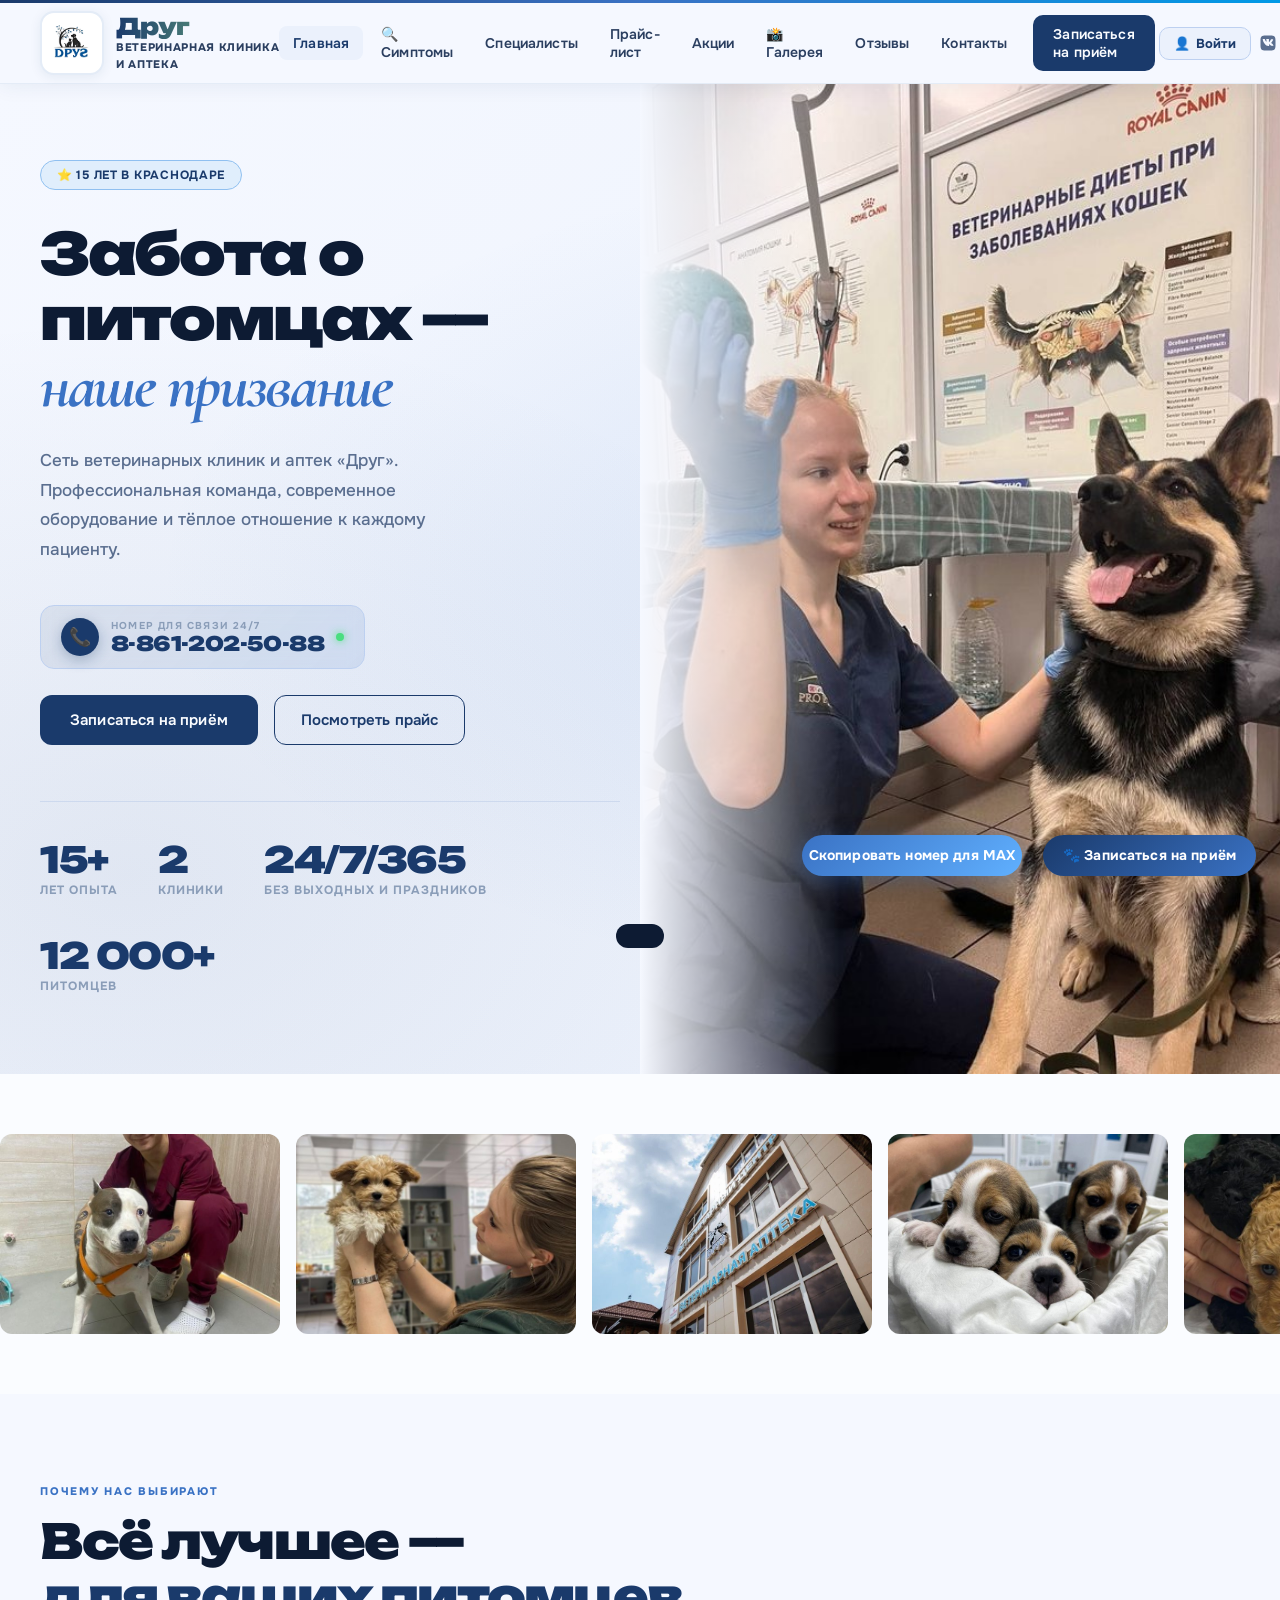
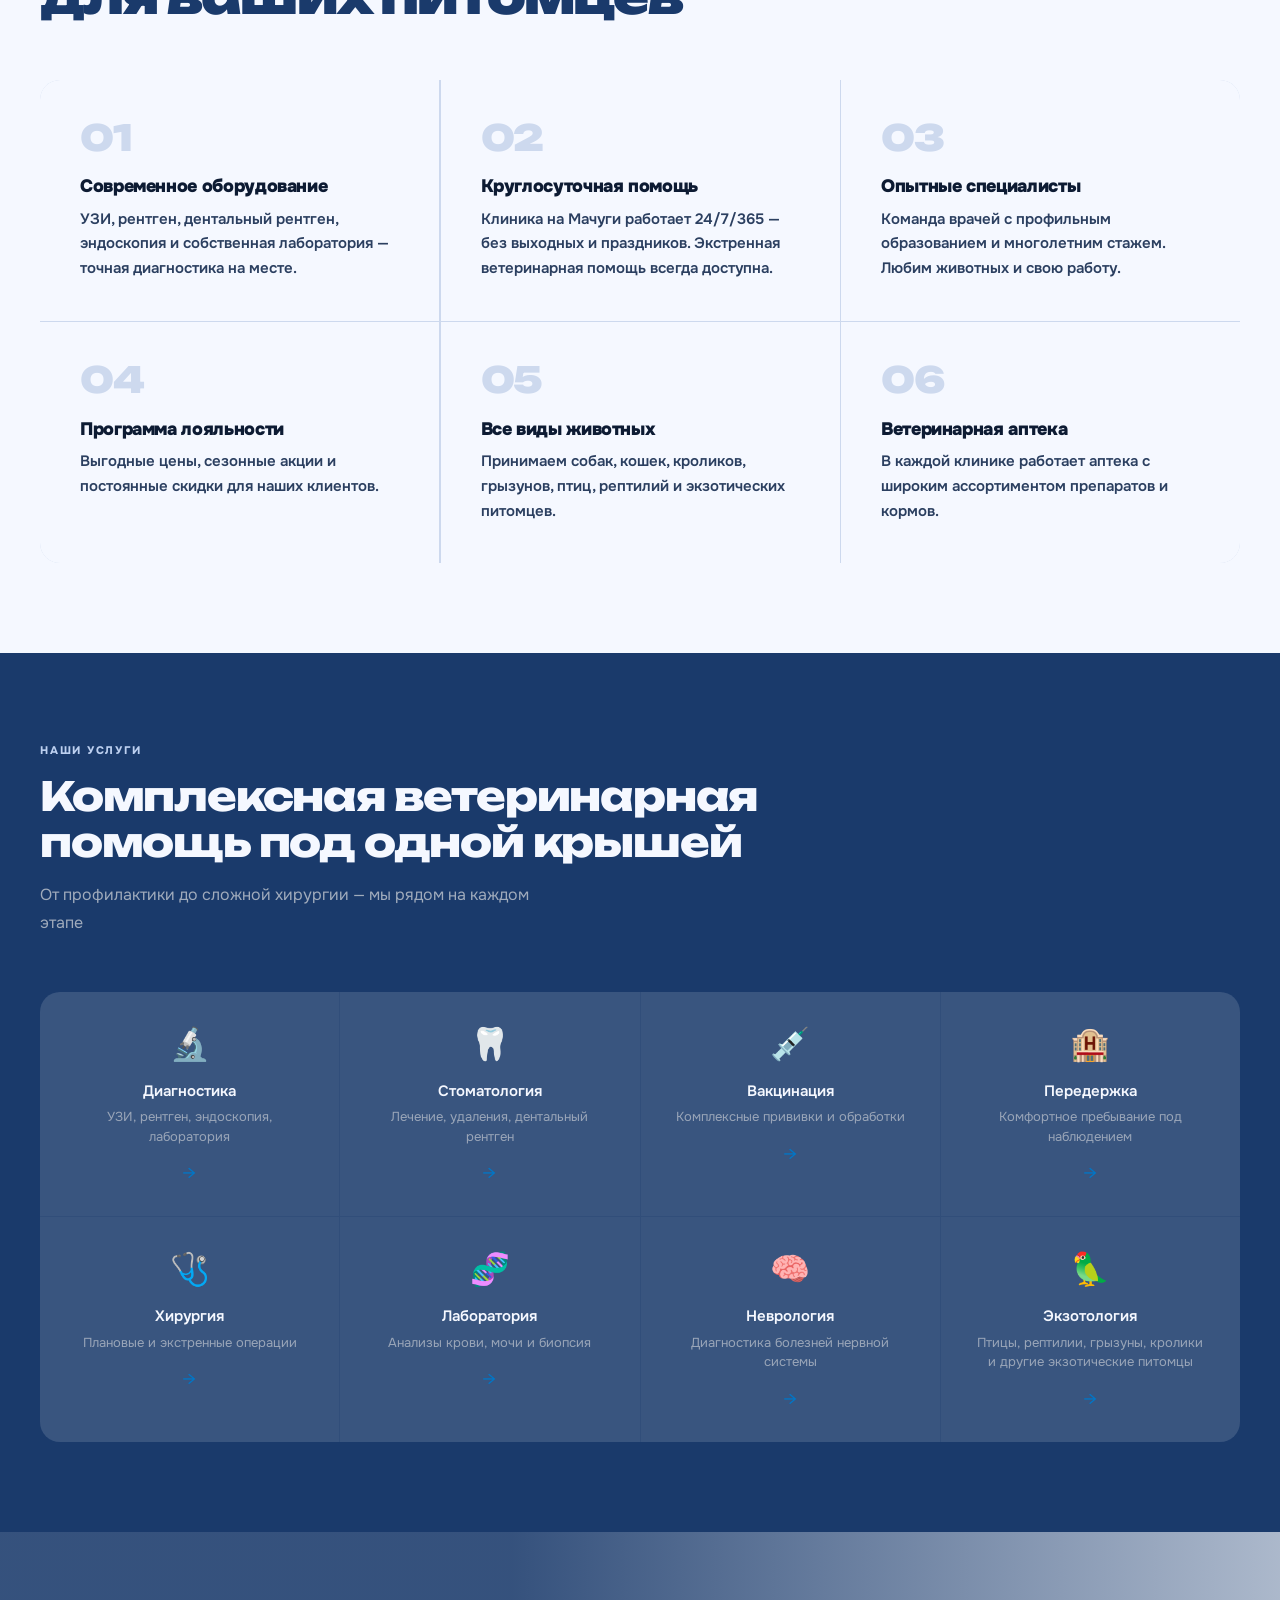
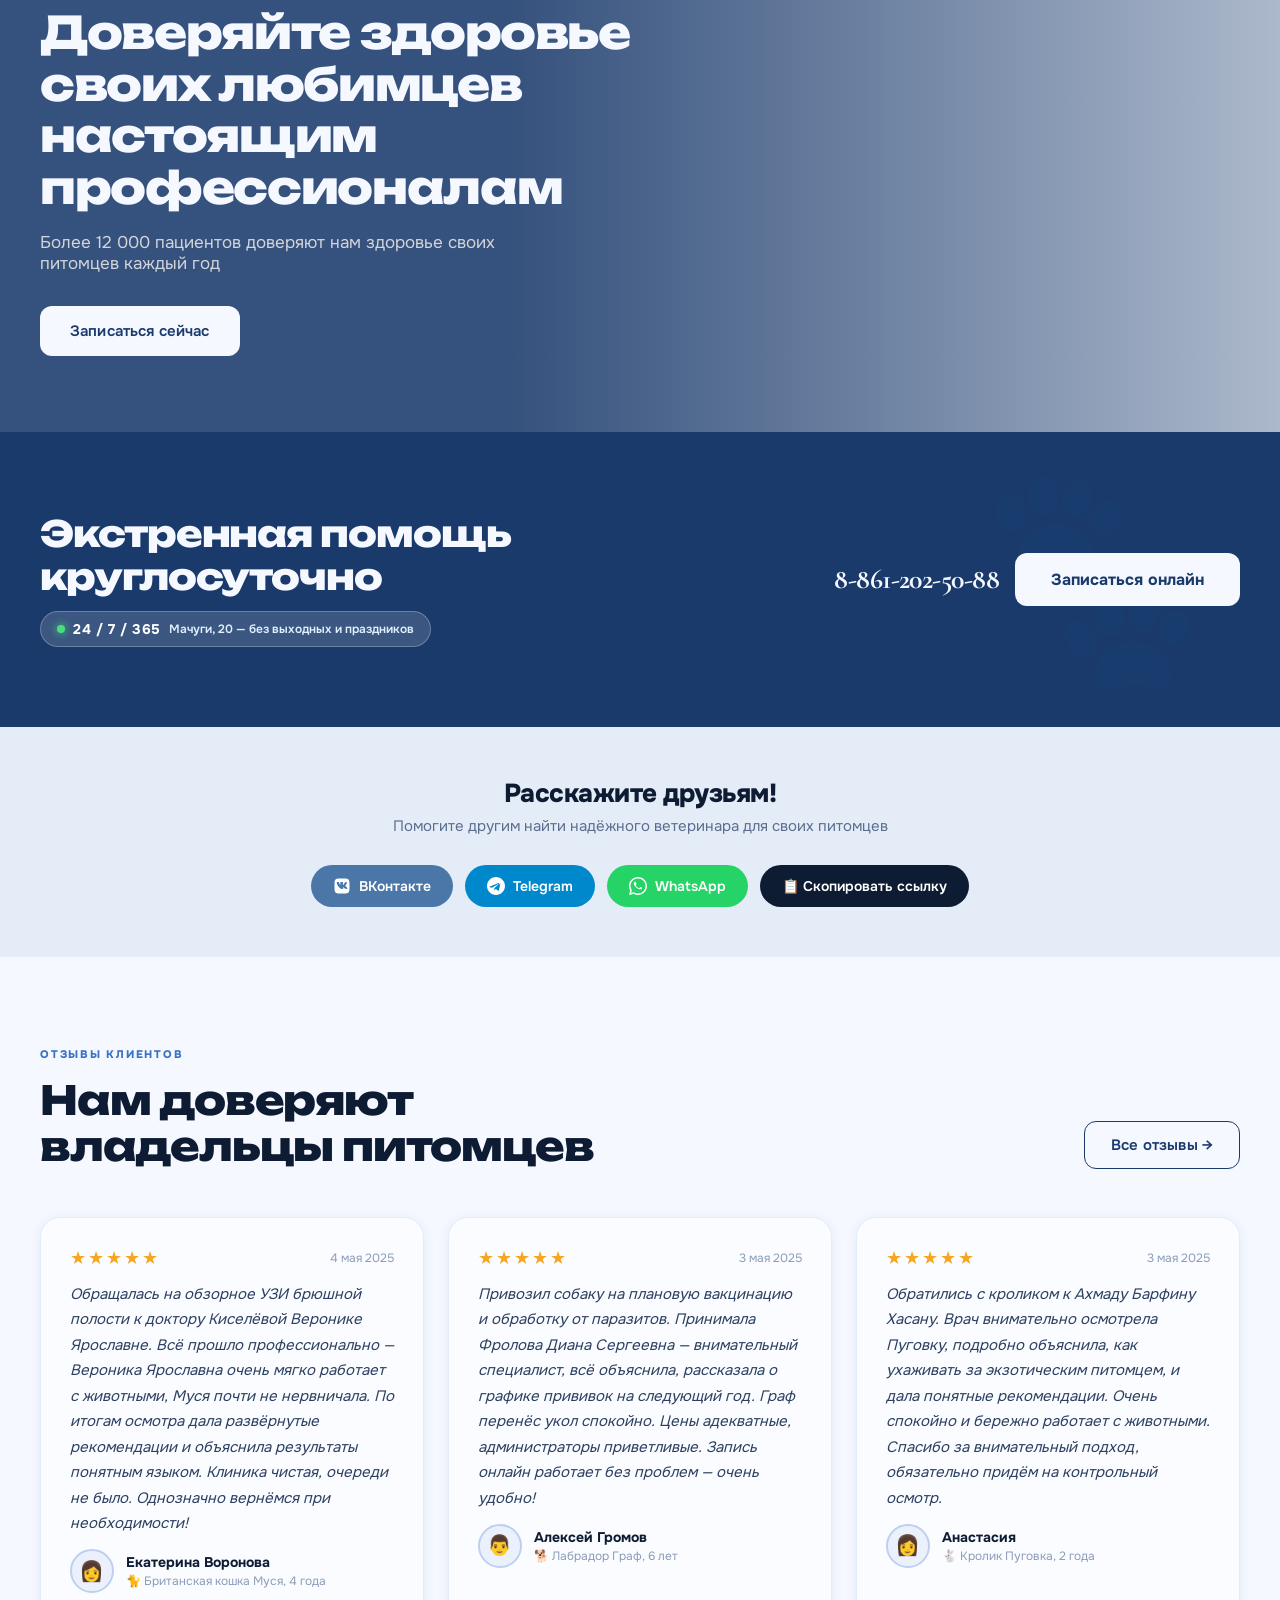
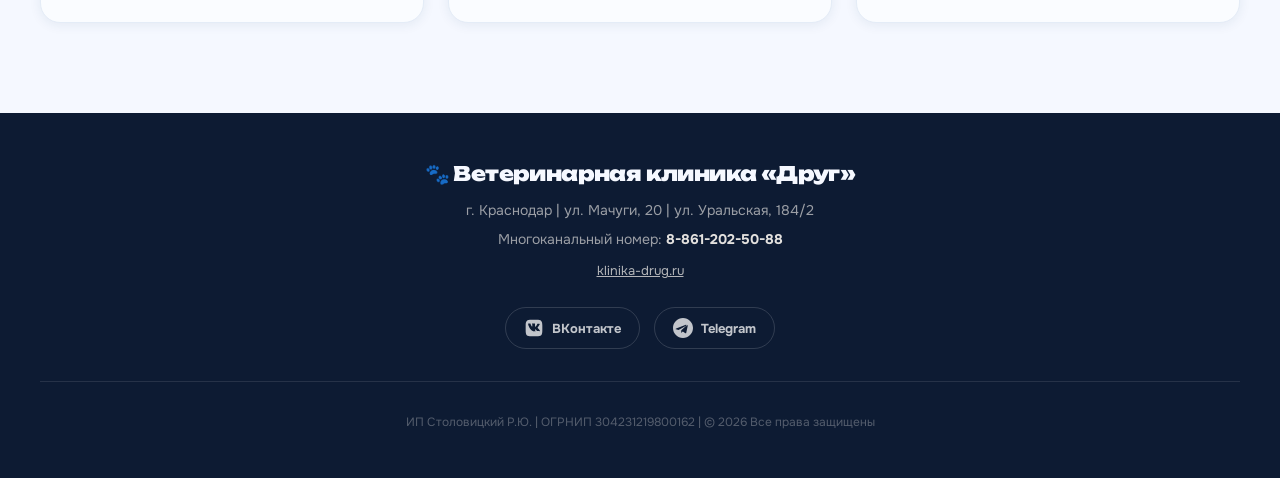
==== index.html @ e2207e38 "Add files via upload" ====
<!DOCTYPE html>
<html lang="ru" translate="no">
<head>
<meta charset="UTF-8">
<meta name="viewport" content="width=device-width, initial-scale=1.0">
<title>Ветеринарная клиника «Друг» — Краснодар</title>
<link rel="preconnect" href="https://fonts.googleapis.com">
<link href="https://fonts.googleapis.com/css2?family=Onest:wght@400;500;600;700;800;900&family=Unbounded:wght@700;800;900&family=Cormorant+Garamond:ital,wght@0,600;0,700;1,600;1,700&display=swap" rel="stylesheet">
<link rel="stylesheet" href="assets/styles.css">
<style>
/* ===== ИСПРАВЛЕНИЕ ПЛАВАЮЩИХ КНОПОК ===== */
.floating-cta,
.floating-max {
  position: fixed !important;
  bottom: 24px !important;
  z-index: 9999 !important;
  display: inline-flex !important;
  align-items: center !important;
  justify-content: center !important;
  gap: 7px !important;
  padding: 12px 20px !important;
  border-radius: 50px !important;
  font-family: 'Onest', sans-serif !important;
  font-size: 14px !important;
  font-weight: 700 !important;
  line-height: 1.2 !important;
  cursor: pointer !important;
  border: none !important;
  box-shadow: 0 4px 20px rgba(0,0,0,0.18) !important;
  transition: transform 0.18s ease, box-shadow 0.18s ease, opacity 0.18s ease !important;
  white-space: nowrap !important;
  max-width: 220px !important;
  width: auto !important;
  height: auto !important;
  min-height: unset !important;
  min-width: unset !important;
  letter-spacing: 0.01em !important;
}

.floating-cta {
  right: 24px !important;
  left: auto !important;
  background: linear-gradient(135deg, #1a3a6b, #3a72c4) !important;
  color: #fff !important;
}

.floating-max {
  right: 258px !important;
  left: auto !important;
  bottom: 24px !important;
  background: linear-gradient(135deg, #3a72c4, #60b0ff) !important;
  color: #fff !important;
  border: none !important;
  box-shadow: 0 4px 20px rgba(58,114,196,0.35) !important;
}

.floating-cta:hover,
.floating-max:hover {
  transform: translateY(-2px) !important;
  box-shadow: 0 8px 28px rgba(0,0,0,0.22) !important;
}

.floating-cta:active,
.floating-max:active {
  transform: translateY(0) !important;
}

/* Адаптив для мобильных */
@media (max-width: 600px) {
  .floating-cta {
    right: 12px !important;
    bottom: 16px !important;
    font-size: 13px !important;
    padding: 11px 16px !important;
    max-width: 180px !important;
  }
  .floating-max {
    right: 12px !important;
    bottom: 68px !important;
    font-size: 12px !important;
    padding: 10px 14px !important;
    max-width: 200px !important;
  }
}
</style>
</head>
<body>

<div id="loader-overlay">
  <div class="ld-bg"></div>
  <div class="ld-grid"></div>

  <!-- Corner accents -->
  <div class="ld-corner tl"></div>
  <div class="ld-corner tr"></div>
  <div class="ld-corner bl"></div>
  <div class="ld-corner br"></div>

  <!-- Floating particles -->
  <div class="ld-particles">
    <div class="ld-dot" style="width:5px;height:5px;left:8%;top:18%;background:rgba(58,114,196,0.5);--dur:7s;--delay:0s;--op:0.4"></div>
    <div class="ld-dot" style="width:3px;height:3px;left:88%;top:12%;background:rgba(96,176,255,0.6);--dur:5s;--delay:1s;--op:0.5"></div>
    <div class="ld-dot" style="width:7px;height:7px;left:75%;top:72%;background:rgba(26,58,107,0.6);--dur:8s;--delay:0.5s;--op:0.3"></div>
    <div class="ld-dot" style="width:4px;height:4px;left:22%;top:78%;background:rgba(58,114,196,0.5);--dur:6s;--delay:2s;--op:0.4"></div>
    <div class="ld-dot" style="width:3px;height:3px;left:50%;top:88%;background:rgba(96,176,255,0.4);--dur:9s;--delay:0.2s;--op:0.3"></div>
    <div class="ld-dot" style="width:6px;height:6px;left:92%;top:48%;background:rgba(30,77,140,0.5);--dur:5.5s;--delay:1.5s;--op:0.4"></div>
    <div class="ld-dot" style="width:4px;height:4px;left:4%;top:58%;background:rgba(58,114,196,0.4);--dur:7.5s;--delay:0.8s;--op:0.3"></div>
    <div class="ld-dot" style="width:2px;height:2px;left:38%;top:10%;background:rgba(96,176,255,0.7);--dur:6.5s;--delay:1.2s;--op:0.5"></div>
    <div class="ld-dot" style="width:5px;height:5px;left:62%;top:8%;background:rgba(58,114,196,0.3);--dur:8.5s;--delay:0.3s;--op:0.25"></div>
  </div>

  <div class="ld-center">
    <!-- 3D Cube -->
    <div class="ld-scene">
      <div class="ld-cube">
        <div class="ld-face f"><svg class="ld-paw-icon" viewBox="0 0 44 44" fill="none">
  <circle cx="14" cy="11" r="5.5" fill="rgba(58,114,196,0.75)"/>
  <circle cx="30" cy="11" r="5.5" fill="rgba(58,114,196,0.75)"/>
  <circle cx="7"  cy="22" r="4.5" fill="rgba(58,114,196,0.75)"/>
  <circle cx="37" cy="22" r="4.5" fill="rgba(58,114,196,0.75)"/>
  <path d="M11 30C11 21 15 18 22 18C29 18 33 21 33 30C33 37 29 40 22 40C15 40 11 37 11 30Z" fill="rgba(255,255,255,0.88)"/>
</svg></div>
        <div class="ld-face bk"><svg class="ld-paw-icon" viewBox="0 0 44 44" fill="none">
  <circle cx="14" cy="11" r="5.5" fill="rgba(58,114,196,0.4)"/>
  <circle cx="30" cy="11" r="5.5" fill="rgba(58,114,196,0.4)"/>
  <circle cx="7"  cy="22" r="4.5" fill="rgba(58,114,196,0.4)"/>
  <circle cx="37" cy="22" r="4.5" fill="rgba(58,114,196,0.4)"/>
  <path d="M11 30C11 21 15 18 22 18C29 18 33 21 33 30C33 37 29 40 22 40C15 40 11 37 11 30Z" fill="rgba(255,255,255,0.5)"/>
</svg></div>
        <div class="ld-face r"><svg class="ld-paw-icon" viewBox="0 0 44 44" fill="none">
  <circle cx="14" cy="11" r="5.5" fill="rgba(58,114,196,0.4)"/>
  <circle cx="30" cy="11" r="5.5" fill="rgba(58,114,196,0.4)"/>
  <circle cx="7"  cy="22" r="4.5" fill="rgba(58,114,196,0.4)"/>
  <circle cx="37" cy="22" r="4.5" fill="rgba(58,114,196,0.4)"/>
  <path d="M11 30C11 21 15 18 22 18C29 18 33 21 33 30C33 37 29 40 22 40C15 40 11 37 11 30Z" fill="rgba(255,255,255,0.5)"/>
</svg></div>
        <div class="ld-face l"><svg class="ld-paw-icon" viewBox="0 0 44 44" fill="none">
  <circle cx="14" cy="11" r="5.5" fill="rgba(58,114,196,0.4)"/>
  <circle cx="30" cy="11" r="5.5" fill="rgba(58,114,196,0.4)"/>
  <circle cx="7"  cy="22" r="4.5" fill="rgba(58,114,196,0.4)"/>
  <circle cx="37" cy="22" r="4.5" fill="rgba(58,114,196,0.4)"/>
  <path d="M11 30C11 21 15 18 22 18C29 18 33 21 33 30C33 37 29 40 22 40C15 40 11 37 11 30Z" fill="rgba(255,255,255,0.5)"/>
</svg></div>
        <div class="ld-face t"></div>
        <div class="ld-face bt"></div>
      </div>
    </div>

    <!-- Brand -->
    <div class="ld-brand-wrap">
      <img class="ld-logo-img" src="assets/image-001.jpg" alt="Друг логотип">
      <div class="ld-brand-text">
        <div class="ld-brand">ДРУГ</div>
        <div class="ld-sub">Ветеринарная клиника &amp; аптека</div>
      </div>
    </div>

    <!-- Progress -->
    <div class="ld-progress-wrap">
      <div class="ld-bar-wrap">
        <div class="ld-bar" id="ldBar"></div>
      </div>
      <div class="ld-status-row">
        <div class="ld-status" id="ldStatus">Инициализация...</div>
        <div class="ld-pct" id="ldPct">0%</div>
      </div>
    </div>
  </div>
</div>


<nav>
  <div class="nav-inner">
    <a class="logo" href="#" onclick="showPage('home')">
      <div class="logo-paw">
        <img src="assets/image-001.jpg" alt="Логотип Друг" style="width:100%;height:100%;object-fit:contain;padding:3px;border-radius:12px;">
      </div>
      <div class="logo-text">
        <span class="logo-title">Друг</span>
        <span class="logo-sub">Ветеринарная клиника</span>
        <span class="logo-sub">и аптека</span>
      </div>
    </a>
    <div class="nav-links" id="navLinks">
      <a href="#" onclick="showPage('home')" class="active" id="nav-home">Главная</a>
      <a href="#" onclick="showPage('checker')" id="nav-checker">🔍 Симптомы</a>
      <a href="#" onclick="showPage('team')" id="nav-team">Специалисты</a>
      <a href="#" onclick="showPage('price')" id="nav-price">Прайс-лист</a>
      <a href="#" onclick="showPage('promos')" id="nav-promos">Акции</a>
      <a href="#" onclick="showPage('gallery')" id="nav-gallery">📸 Галерея</a>
      <a href="#" onclick="showPage('reviews')" id="nav-reviews">Отзывы</a>
      <a href="#" onclick="showPage('contacts')" id="nav-contacts">Контакты</a>
      <a href="#" class="nav-cta" onclick="openModal()">Записаться на приём</a>
      <button class="nav-account-btn" id="navAccountBtn" onclick="handleAccountClick()">👤 <span id="navAccountLabel">Войти</span></button>
    </div>
    <div class="nav-social">
      <a href="https://vk.com/vetklinikadrug_krd" target="_blank" rel="noopener" title="ВКонтакте">
        <svg width="18" height="18" fill="currentColor" viewBox="0 0 24 24"><path d="M15.07 2H8.93C3.33 2 2 3.33 2 8.93v6.14C2 20.67 3.33 22 8.93 22h6.14C20.67 22 22 20.67 22 15.07V8.93C22 3.33 20.67 2 15.07 2zm3.08 13.5h-1.86c-.71 0-.93-.56-2.2-1.85-.11-.1-.22-.14-.33-.14-.14 0-.28.08-.28.44v1.68c0 .28-.1.44-1.06.44-1.76 0-3.52-1.03-4.84-2.98C5.82 10.7 5 8.12 5 7.06c0-.23.08-.44.44-.44h1.86c.32 0 .45.15.57.5.55 1.68 1.49 3.16 1.87 3.16.15 0 .22-.07.22-.45V7.96c-.04-.67-.36-.73-.36-.97 0-.16.13-.31.33-.31h2.93c.27 0 .37.14.37.46v3.13c0 .28.12.37.19.37.15 0 .28-.09.56-.37 1.07-1.14 1.86-2.89 1.86-2.89.11-.23.28-.44.6-.44h1.86c.56 0 .68.29.56.61-.23.96-2.35 3.67-2.35 3.67-.18.3-.24.43 0 .75.18.24.75.73 1.13 1.19.74.85 1.31 1.56 1.46 2.06.15.47-.09.71-.56.71z"/></svg>
      </a>
      <a href="https://t.me/KlinikaDrug_KRD" target="_blank" rel="noopener" title="Telegram">
        <svg width="18" height="18" fill="currentColor" viewBox="0 0 24 24"><path d="M12 0C5.37 0 0 5.37 0 12s5.37 12 12 12 12-5.37 12-12S18.63 0 12 0zm5.94 8.19l-2.03 9.56c-.15.66-.54.82-1.09.51l-3-2.21-1.45 1.4c-.16.16-.3.3-.61.3l.22-3.1 5.6-5.06c.24-.22-.06-.34-.38-.12L6.6 14.39 3.64 13.5c-.66-.2-.67-.66.14-.98l11.62-4.48c.55-.2 1.03.13.54 2.15z"/></svg>
      </a>
    </div>
    <button type="button" class="burger" id="burger" onclick="toggleMenu()" aria-label="Меню"><span></span><span></span><span></span></button>
  </div>
</nav>

<!-- ===== HOME PAGE ===== -->
<div class="page active" id="page-home">

  <!-- HERO -->
  <section class="hero">
    <div class="hero-bg"></div>
    <div class="hero-image-side">
      <img loading="lazy" decoding="async" src="assets/image-002.jpg" alt="Две немецкие овчарки в ветеринарной клинике Друг">
    </div>
    <div class="hero-inner">
      <div class="hero-content">
        <div class="hero-badge">⭐ 15 лет в Краснодаре</div>
        <h1>Забота о питомцах —<br><em>наше призвание</em></h1>
        <p class="hero-sub">Сеть ветеринарных клиник и аптек «Друг». Профессиональная команда, современное оборудование и тёплое отношение к каждому пациенту.</p>
        <!-- ЭКСТРЕННЫЙ ТЕЛЕФОН -->
        <div style="display:inline-flex;align-items:center;gap:12px;background:linear-gradient(135deg,rgba(26,58,107,0.08),rgba(58,114,196,0.12));border:1.5px solid var(--forest-pale);border-radius:14px;padding:12px 20px;margin-bottom:1.6rem;backdrop-filter:blur(8px);">
          <div style="background:var(--forest);border-radius:50%;width:38px;height:38px;display:flex;align-items:center;justify-content:center;flex-shrink:0;box-shadow:0 4px 14px rgba(26,58,107,0.3);">
            <span style="font-size:18px;">📞</span>
          </div>
          <div>
            <div style="font-size:10px;font-weight:700;letter-spacing:0.12em;text-transform:uppercase;color:var(--text-muted);margin-bottom:1px;">Номер для связи 24/7</div>
            <a href="tel:88612025088" style="font-family:'Unbounded',sans-serif;font-size:20px;font-weight:900;color:var(--forest);text-decoration:none;letter-spacing:-0.03em;display:block;line-height:1.1;">8-861-202-50-88</a>
          </div>
          <div style="width:8px;height:8px;background:#4ade80;border-radius:50%;box-shadow:0 0 8px #4ade80;animation:pulse 2s infinite;flex-shrink:0;"></div>
        </div>
        <div class="hero-btns">
          <button class="btn-primary" onclick="openModal()">Записаться на приём</button>
          <button class="btn-outline" onclick="showPage('price')">Посмотреть прайс</button>
        </div>
        <div class="hero-stats">
          <div class="stat">
            <div class="stat-num" data-count="15" data-suffix="+">0</div>
            <div class="stat-label">Лет опыта</div>
          </div>
          <div class="stat">
            <div class="stat-num" data-count="2">0</div>
            <div class="stat-label">Клиники</div>
          </div>
          <div class="stat">
            <div class="stat-num" data-count="365" data-prefix="24/7/">0</div>
            <div class="stat-label">Без выходных и праздников</div>
          </div>
          <div class="stat">
            <div class="stat-num" data-count="12000" data-suffix="+" data-thousands="1">0</div>
            <div class="stat-label">Питомцев</div>
          </div>
        </div>
      </div>
    </div>
  </section>

  <!-- PHOTO STRIP -->
  <div class="photo-strip">
    <div class="photo-strip-inner">
      <div class="strip-photo"><img loading="lazy" decoding="async" src="assets/image-003.jpg" alt="Уход за кошкой"></div>
      <div class="strip-photo"><img loading="lazy" decoding="async" src="assets/image-004.jpg" alt="Ветеринар с собакой"></div>
      <div class="strip-photo"><img loading="lazy" decoding="async" src="assets/image-005.jpg" alt="Щенок на приёме"></div>
      <div class="strip-photo"><img loading="lazy" decoding="async" src="assets/image-006.jpg" alt="Осмотр котёнка"></div>
      <div class="strip-photo"><img loading="lazy" decoding="async" src="assets/image-007.jpg" alt="Щенки бигль"></div>
      <div class="strip-photo"><img loading="lazy" decoding="async" src="assets/image-008.jpg" alt="Малыши пудели"></div>
      <div class="strip-photo"><img loading="lazy" decoding="async" src="assets/image-009.jpg" alt="Бирманская кошка"></div>
      <div class="strip-photo"><img loading="lazy" decoding="async" src="assets/image-010.jpg" alt="Милые щенки"></div>
      <div class="strip-photo"><img loading="lazy" decoding="async" src="assets/image-011.jpg" alt="Сфинкс на осмотре"></div>
      <div class="strip-photo"><img loading="lazy" decoding="async" src="assets/image-012.jpg" alt="Немецкие овчарки"></div>
      <div class="strip-photo"><img loading="lazy" decoding="async" src="assets/image-003.jpg" alt="Овчарка с мячом"></div>
      <div class="strip-photo"><img loading="lazy" decoding="async" src="assets/image-013.jpg" alt="Весёлые щенята"></div>
      
      <div class="strip-photo"><img loading="lazy" decoding="async" src="assets/image-015.jpg" alt="Корги на рентгене"></div>
      <div class="strip-photo"><img loading="lazy" decoding="async" src="assets/image-003.jpg" alt="Уход за кошкой"></div>
      <div class="strip-photo"><img loading="lazy" decoding="async" src="assets/image-004.jpg" alt="Ветеринар с собакой"></div>
      <div class="strip-photo"><img loading="lazy" decoding="async" src="assets/image-005.jpg" alt="Щенок на приёме"></div>
      <div class="strip-photo"><img loading="lazy" decoding="async" src="assets/image-006.jpg" alt="Осмотр котёнка"></div>
      <div class="strip-photo"><img loading="lazy" decoding="async" src="assets/image-007.jpg" alt="Щенки бигль"></div>
      <div class="strip-photo"><img loading="lazy" decoding="async" src="assets/image-008.jpg" alt="Малыши пудели"></div>
      <div class="strip-photo"><img loading="lazy" decoding="async" src="assets/image-009.jpg" alt="Бирманская кошка"></div>
      <div class="strip-photo"><img loading="lazy" decoding="async" src="assets/image-010.jpg" alt="Милые щенки"></div>
      <div class="strip-photo"><img loading="lazy" decoding="async" src="assets/image-011.jpg" alt="Сфинкс на осмотре"></div>
      <div class="strip-photo"><img loading="lazy" decoding="async" src="assets/image-012.jpg" alt="Немецкие овчарки"></div>
      <div class="strip-photo"><img loading="lazy" decoding="async" src="assets/image-003.jpg" alt="Овчарка с мячом"></div>
      <div class="strip-photo"><img loading="lazy" decoding="async" src="assets/image-013.jpg" alt="Весёлые щенята"></div>
      
      <div class="strip-photo"><img loading="lazy" decoding="async" src="assets/image-015.jpg" alt="Корги на рентгене"></div>
        </div>
  </div>

  <!-- WHY US -->
  <section class="section features-section">
    <div class="section-inner">
      <div class="section-header">
        <div class="section-label">Почему нас выбирают</div>
        <h2 class="section-title" style="font-weight:900;font-size:clamp(26px,3.8vw,48px);letter-spacing:-0.04em;">Всё лучшее —<br><strong style="color:var(--forest);font-weight:900;">для ваших питомцев</strong></h2>
      </div>
      <div class="features-grid">
        <div class="feature-card reveal" onclick="goPriceTab('diag')" role="button" tabindex="0">
          <div class="feature-num">01</div>
          <h3>Современное оборудование</h3>
          <p>УЗИ, рентген, дентальный рентген, эндоскопия и собственная лаборатория — точная диагностика на месте.</p>
        </div>
        <div class="feature-card reveal" onclick="showPage('contacts')" role="button" tabindex="0">
          <div class="feature-num">02</div>
          <h3>Круглосуточная помощь</h3>
          <p>Клиника на Мачуги работает 24/7/365 — без выходных и праздников. Экстренная ветеринарная помощь всегда доступна.</p>
        </div>
        <div class="feature-card reveal" onclick="showPage('team')" role="button" tabindex="0">
          <div class="feature-num">03</div>
          <h3>Опытные специалисты</h3>
          <p>Команда врачей с профильным образованием и многолетним стажем. Любим животных и свою работу.</p>
        </div>
        <div class="feature-card reveal" onclick="showPage('promos')" role="button" tabindex="0">
          <div class="feature-num">04</div>
          <h3>Программа лояльности</h3>
          <p>Выгодные цены, сезонные акции и постоянные скидки для наших клиентов.</p>
        </div>
        <div class="feature-card reveal" onclick="showPage('checker')" role="button" tabindex="0">
          <div class="feature-num">05</div>
          <h3>Все виды животных</h3>
          <p>Принимаем собак, кошек, кроликов, грызунов, птиц, рептилий и экзотических питомцев.</p>
        </div>
        <div class="feature-card reveal" onclick="showPage('contacts')" role="button" tabindex="0">
          <div class="feature-num">06</div>
          <h3>Ветеринарная аптека</h3>
          <p>В каждой клинике работает аптека с широким ассортиментом препаратов и кормов.</p>
        </div>
      </div>
    </div>
  </section>

  <!-- SERVICES -->
  <section class="services-section">
    <div class="section-inner">
      <div class="section-header">
        <div class="section-label" style="color:var(--forest-pale)">Наши услуги</div>
        <h2 class="section-title" style="color:var(--cream)">Комплексная ветеринарная<br>помощь под одной крышей</h2>
        <p class="section-sub" style="color:rgba(250,246,241,0.6)">От профилактики до сложной хирургии — мы рядом на каждом этапе</p>
      </div>
      <div class="services-grid">
        <div class="service-item" onclick="showPage('price')">
          <span class="service-icon">🔬</span>
          <h3>Диагностика</h3>
          <p>УЗИ, рентген, эндоскопия, лаборатория</p>
          <span class="arrow">→</span>
        </div>
        <div class="service-item" onclick="showPage('price')">
          <span class="service-icon">🦷</span>
          <h3>Стоматология</h3>
          <p>Лечение, удаления, дентальный рентген</p>
          <span class="arrow">→</span>
        </div>
        <div class="service-item" onclick="showPage('price')">
          <span class="service-icon">💉</span>
          <h3>Вакцинация</h3>
          <p>Комплексные прививки и обработки</p>
          <span class="arrow">→</span>
        </div>
        <div class="service-item" onclick="showPage('price')">
          <span class="service-icon">🏨</span>
          <h3>Передержка</h3>
          <p>Комфортное пребывание под наблюдением</p>
          <span class="arrow">→</span>
        </div>
        <div class="service-item" onclick="showPage('price')">
          <span class="service-icon">🩺</span>
          <h3>Хирургия</h3>
          <p>Плановые и экстренные операции</p>
          <span class="arrow">→</span>
        </div>
        <div class="service-item" onclick="showPage('price')">
          <span class="service-icon">🧬</span>
          <h3>Лаборатория</h3>
          <p>Анализы крови, мочи и биопсия</p>
          <span class="arrow">→</span>
        </div>
        <div class="service-item" onclick="showPage('price')">
          <span class="service-icon">🧠</span>
          <h3>Неврология</h3>
          <p>Диагностика болезней нервной системы</p>
          <span class="arrow">→</span>
        </div>
        <div class="service-item" onclick="showPage('price')">
          <span class="service-icon">🦜</span>
          <h3>Экзотология</h3>
          <p>Птицы, рептилии, грызуны, кролики и другие экзотические питомцы</p>
          <span class="arrow">→</span>
        </div>
      </div>
    </div>
  </section>

  <!-- PARALLAX IMAGE -->
  <div class="parallax-section">
    <div class="parallax-bg" style="background-image: url('assets/image-012.jpg'); background-attachment: fixed; background-size: cover; background-position: center;"></div>
    <div class="parallax-overlay">
      <div class="parallax-content">
        <h2>Доверяйте здоровье своих любимцев настоящим профессионалам</h2>
        <p>Более 12 000 пациентов доверяют нам здоровье своих питомцев каждый год</p>
        <button class="btn-primary" style="background:var(--cream);color:var(--forest);" onclick="openModal()">Записаться сейчас</button>
      </div>
    </div>
  </div>

  <!-- CTA BAND -->
  <div class="cta-band">
    <div class="cta-inner">
      <div class="cta-text">
        <h2>Экстренная помощь<br>круглосуточно</h2>
        <div style="display:flex;align-items:center;gap:10px;margin-top:0.8rem;flex-wrap:wrap;">
          <div style="display:inline-flex;align-items:center;gap:8px;background:rgba(255,255,255,0.15);border:1px solid rgba(255,255,255,0.25);backdrop-filter:blur(10px);padding:8px 16px;border-radius:50px;">
            <span style="width:8px;height:8px;background:#4ade80;border-radius:50%;display:inline-block;box-shadow:0 0 8px #4ade80;animation:pulse 2s infinite;"></span>
            <span style="color:#fff;font-weight:700;font-size:14px;letter-spacing:0.04em;">24 / 7 / 365</span>
            <span style="color:#e0f0ff;font-size:12px;font-weight:600;">Мачуги, 20 — без выходных и праздников</span>
          </div>
        </div>
      </div>
      <div style="display:flex;gap:1rem;flex-wrap:wrap;align-items:center;">
        <a href="tel:88612025088" style="font-family:'Cormorant Garamond',serif;font-size:28px;font-weight:700;color:var(--cream);text-decoration:none;letter-spacing:-0.02em;">8-861-202-50-88</a>
        <button class="cta-btn" onclick="openModal()">Записаться онлайн</button>
      </div>
    </div>
  </div>

  <!-- SHARE -->
  <div class="share-section">
    <h2>Расскажите друзьям!</h2>
    <p>Помогите другим найти надёжного ветеринара для своих питомцев</p>
    <div class="share-buttons">
      <button class="share-btn share-vk" onclick="shareVK()">
        <svg width="18" height="18" fill="white" viewBox="0 0 24 24"><path d="M15.07 2H8.93C3.33 2 2 3.33 2 8.93v6.14C2 20.67 3.33 22 8.93 22h6.14C20.67 22 22 20.67 22 15.07V8.93C22 3.33 20.67 2 15.07 2zm3.08 13.5h-1.86c-.71 0-.93-.56-2.2-1.85-.11-.1-.22-.14-.33-.14-.14 0-.28.08-.28.44v1.68c0 .28-.1.44-1.06.44-1.76 0-3.52-1.03-4.84-2.98C5.82 10.7 5 8.12 5 7.06c0-.23.08-.44.44-.44h1.86c.32 0 .45.15.57.5.55 1.68 1.49 3.16 1.87 3.16.15 0 .22-.07.22-.45V7.96c-.04-.67-.36-.73-.36-.97 0-.16.13-.31.33-.31h2.93c.27 0 .37.14.37.46v3.13c0 .28.12.37.19.37.15 0 .28-.09.56-.37 1.07-1.14 1.86-2.89 1.86-2.89.11-.23.28-.44.6-.44h1.86c.56 0 .68.29.56.61-.23.96-2.35 3.67-2.35 3.67-.18.3-.24.43 0 .75.18.24.75.73 1.13 1.19.74.85 1.31 1.56 1.46 2.06.15.47-.09.71-.56.71z"/></svg>
        ВКонтакте
      </button>
      <button class="share-btn share-tg" onclick="shareTelegram()">
        <svg width="18" height="18" fill="white" viewBox="0 0 24 24"><path d="M12 0C5.37 0 0 5.37 0 12s5.37 12 12 12 12-5.37 12-12S18.63 0 12 0zm5.94 8.19l-2.03 9.56c-.15.66-.54.82-1.09.51l-3-2.21-1.45 1.4c-.16.16-.3.3-.61.3l.22-3.1 5.6-5.06c.24-.22-.06-.34-.38-.12L6.6 14.39 3.64 13.5c-.66-.2-.67-.66.14-.98l11.62-4.48c.55-.2 1.03.13.54 2.15z"/></svg>
        Telegram
      </button>
      <button class="share-btn share-wa" onclick="shareWhatsApp()">
        <svg width="18" height="18" fill="white" viewBox="0 0 24 24"><path d="M17.47 14.38c-.3-.15-1.77-.87-2.04-.97-.28-.1-.48-.15-.68.15s-.78.97-.96 1.17c-.18.2-.35.22-.65.07-.3-.15-1.27-.47-2.42-1.5-.9-.8-1.5-1.79-1.68-2.09-.18-.3-.02-.46.13-.61.14-.13.3-.35.45-.52.15-.17.2-.3.3-.5.1-.2.05-.37-.02-.52-.08-.15-.68-1.65-.94-2.26-.25-.6-.5-.52-.68-.53H8.14c-.18 0-.47.07-.72.35-.25.28-.95.93-.95 2.27s.97 2.63 1.1 2.81c.14.18 1.91 2.92 4.63 4.1.65.28 1.15.45 1.55.57.65.2 1.24.18 1.71.11.52-.08 1.6-.65 1.83-1.28.22-.63.22-1.17.15-1.28-.07-.1-.25-.17-.55-.3z"/><path d="M12 0C5.37 0 0 5.37 0 12c0 2.12.55 4.12 1.52 5.85L0 24l6.28-1.64A11.94 11.94 0 0012 24c6.63 0 12-5.37 12-12S18.63 0 12 0zm0 22c-1.84 0-3.57-.5-5.07-1.35l-.36-.22-3.73.98.99-3.65-.24-.37A9.95 9.95 0 012 12C2 6.48 6.48 2 12 2s10 4.48 10 10-4.48 10-10 10z"/></svg>
        WhatsApp
      </button>
      <button class="share-btn share-copy" onclick="copyLink()">
        📋 Скопировать ссылку
      </button>
    </div>
  </div>

  <!-- REVIEWS PREVIEW -->
  <section class="reviews-section">
    <div class="section-inner">
      <div class="section-header" style="display:flex;justify-content:space-between;align-items:flex-end;flex-wrap:wrap;gap:1rem;margin-bottom:2.5rem;">
        <div>
          <div class="section-label">Отзывы клиентов</div>
          <h2 class="section-title" style="margin-bottom:0;">Нам доверяют<br>владельцы питомцев</h2>
        </div>
        <button class="btn-outline" onclick="showPage('reviews')" style="white-space:nowrap;flex-shrink:0;">Все отзывы →</button>
      </div>
      <div class="reviews-grid" id="reviewsGridHome"></div>
    </div>
  </section>

</div>

<!-- ===== TEAM PAGE ===== -->
<div class="page" id="page-team">
  <div class="team-intro">
    <div class="section-inner" style="padding-bottom:50px;">
      <div class="section-label">Наша команда</div>
      <h2 class="section-title">Специалисты, которым<br>доверяют питомцы</h2>
      <p class="section-sub">Каждый врач — профессионал с профильным образованием и настоящей любовью к животным</p>
    </div>
  </div>

  <!-- ANIMAL PHOTO IN TEAM PAGE -->
  <div style="overflow:hidden;height:300px;position:relative;">
    <img loading="lazy" decoding="async" src="https://images.unsplash.com/photo-1529429308571-0aa5c9f25204?w=1600&q=85&auto=format&fit=crop" alt="Собака у ветеринара" style="width:100%;height:100%;object-fit:cover;object-position:center 40%;">
    <div style="position:absolute;inset:0;background:linear-gradient(to bottom, var(--cream) 0%, transparent 30%, transparent 70%, var(--warm-white) 100%);"></div>
  </div>

  <section class="section">
    <div class="section-inner">
      <div class="team-grid">

        <!-- Облачкова — фото 6 -->
        <div class="team-card reveal">
          <div class="team-photo">
            <img src="assets/image-016.jpg" alt="Облачкова Наталья Сергеевна">
          </div>
          <div class="team-info">
            <div class="team-specialty">Главный врач сети</div>
            <div class="team-name">Облачкова<br>Наталья Сергеевна</div>
            <div class="team-role">Главный врач сети ветклиник, стоматолог, хирург</div>
          </div>
        </div>

        <!-- Щикатихина — фото 1 -->
        <div class="team-card reveal">
          <div class="team-photo">
            <img src="assets/image-017.jpg" alt="Щикатихина Виктория Алексеевна">
          </div>
          <div class="team-info">
            <div class="team-specialty">Терапия · Анестезиология</div>
            <div class="team-name">Щикатихина<br>Виктория Алексеевна</div>
            <div class="team-role">Ветеринарный терапевт, анестезиолог-реаниматолог</div>
          </div>
        </div>

        <!-- Фролова — фото 2 -->
        <div class="team-card reveal">
          <div class="team-photo">
            <img src="assets/image-018.jpg" alt="Фролова Диана Сергеевна">
          </div>
          <div class="team-info">
            <div class="team-specialty">Терапия</div>
            <div class="team-name">Фролова<br>Диана Сергеевна</div>
            <div class="team-role">Ветеринарный терапевт</div>
          </div>
        </div>

        <!-- Степкина — фото 3 -->
        <div class="team-card reveal">
          <div class="team-photo">
            <img src="assets/image-019.jpg" alt="Степкина Екатерина Сергеевна">
          </div>
          <div class="team-info">
            <div class="team-specialty">Дерматология · Офтальмология</div>
            <div class="team-name">Степкина<br>Екатерина Сергеевна</div>
            <div class="team-role">Дерматолог-эндокринолог, терапевт, офтальмолог</div>
          </div>
        </div>

        <!-- Сивцева — фото 4 -->
        <div class="team-card reveal">
          <div class="team-photo">
            <img src="assets/image-020.jpg" alt="Сивцева Софья Евгеньевна">
          </div>
          <div class="team-info">
            <div class="team-specialty">Терапия · Анестезиология</div>
            <div class="team-name">Сивцева<br>Софья Евгеньевна</div>
            <div class="team-role">Ветеринарный терапевт, анестезиолог</div>
          </div>
        </div>

        <!-- Севастенко — фото 5 -->
        <div class="team-card reveal">
          <div class="team-photo">
            <img src="assets/image-021.jpg" alt="Севастенко Александр Викторович">
          </div>
          <div class="team-info">
            <div class="team-specialty">Неврология · Хирургия · Экзотология</div>
            <div class="team-name">Севастенко<br>Александр Викторович</div>
            <div class="team-role">Невролог, рентгенолог, хирург, эндоскопист, ортопед-травматолог, экзотолог, герпетолог, орнитолог, ратолог</div>
          </div>
        </div>

        <!-- Микора — фото 7 -->
        <div class="team-card reveal">
          <div class="team-photo">
            <img src="assets/image-022.jpg" alt="Микора Елена Сергеевна">
          </div>
          <div class="team-info">
            <div class="team-specialty">Интенсивная терапия</div>
            <div class="team-name">Микора<br>Елена Николаевна</div>
            <div class="team-role">Ветеринарный врач интенсивной терапии и реанимации</div>
          </div>
        </div>

        <!-- Легостаев — фото 8 -->
        <div class="team-card reveal">
          <div class="team-photo">
            <img src="assets/image-023.jpg" alt="Легостаев Сергей Николаевич">
          </div>
          <div class="team-info">
            <div class="team-specialty">Терапия · Онкология</div>
            <div class="team-name">Легостаев<br>Сергей Николаевич</div>
            <div class="team-role">Ветеринарный терапевт, онколог, гастроэнтеролог</div>
          </div>
        </div>

        <!-- Кобякова — фото 9 -->
        <div class="team-card reveal">
          <div class="team-photo">
            <img src="assets/image-024.jpg" alt="Кобякова Екатерина Анатольевна">
          </div>
          <div class="team-info">
            <div class="team-specialty">Терапия</div>
            <div class="team-name">Кобякова<br>Екатерина Анатольевна</div>
            <div class="team-role">Ветеринарный терапевт</div>
          </div>
        </div>

        <!-- Киселёва — фото 10 -->
        <div class="team-card reveal">
          <div class="team-photo">
            <img src="assets/image-025.jpg" alt="Киселёва Вероника Ярославна">
          </div>
          <div class="team-info">
            <div class="team-specialty">Терапия · Репродуктология · УЗИ</div>
            <div class="team-name">Киселёва<br>Вероника Ярославна</div>
            <div class="team-role">Ветеринарный терапевт, репродуктолог, врач УЗИ</div>
          </div>
        </div>

        <!-- Ахмад — фото 11 -->
        <div class="team-card reveal">
          <div class="team-photo">
            <img src="assets/image-026.jpg" alt="Ахмад Барфин Хасан">
          </div>
          <div class="team-info">
            <div class="team-specialty">Экзотология · Герпетология</div>
            <div class="team-name">Ахмад<br>Барфин Хасан</div>
            <div class="team-role">Экзотолог, герпетолог, орнитолог, ратолог</div>
          </div>
        </div>

        <!-- Ерицян — фото 12 -->
        <div class="team-card reveal">
          <div class="team-photo">
            <img src="assets/image-027.jpg" alt="Ерицян Сергей Эдикович">
          </div>
          <div class="team-info">
            <div class="team-specialty">Терапия · Хирургия</div>
            <div class="team-name">Ерицян<br>Сергей Эдикович</div>
            <div class="team-role">Ветеринарный терапевт, хирург</div>
          </div>
        </div>

        <!-- Данилова — фото 13 -->
        <div class="team-card reveal">
          <div class="team-photo">
            <img src="assets/image-028.jpg" alt="Данилова Татьяна Артёмовна">
          </div>
          <div class="team-info">
            <div class="team-specialty">Гастроэнтерология · ОРИТ</div>
            <div class="team-name">Данилова<br>Татьяна Артёмовна</div>
            <div class="team-role">Гастроэнтеролог, врач стационара ОРИТ, анестезиолог</div>
          </div>
        </div>

        <!-- Русскова -->
        <div class="team-card reveal">
          <div class="team-photo">
            <img src="assets/image-029.jpg" alt="Русскова Полина Максимовна">
          </div>
          <div class="team-info">
            <div class="team-specialty">Ветеринарный фельдшер</div>
            <div class="team-name">Русскова<br>Полина Максимовна</div>
            <div class="team-role">Ветеринарный фельдшер</div>
          </div>
        </div>

        <!-- Мендохова — без фото -->
        <div class="team-card reveal team-card-nophoto">
          <div class="team-photo team-photo-placeholder">
            <div class="team-placeholder-inner">
              <span class="team-placeholder-icon">🐾</span>
              <span class="team-placeholder-label">Фото скоро появится</span>
            </div>
          </div>
          <div class="team-info">
            <div class="team-specialty">Интенсивная терапия · Анестезиология</div>
            <div class="team-name">Мендохова<br>Сабина Муратовна</div>
            <div class="team-role">Ветеринарный терапевт, врач интенсивной терапии и реанимации, анестезиолог</div>
          </div>
        </div>

        <!-- Саркисова — без фото -->
        <div class="team-card reveal team-card-nophoto">
          <div class="team-photo team-photo-placeholder">
            <div class="team-placeholder-inner">
              <span class="team-placeholder-icon">🐾</span>
              <span class="team-placeholder-label">Фото скоро появится</span>
            </div>
          </div>
          <div class="team-info">
            <div class="team-specialty">Ветеринарный фельдшер</div>
            <div class="team-name">Саркисова<br>Олеся Артуровна</div>
            <div class="team-role">Ветеринарный фельдшер</div>
          </div>
        </div>

        <!-- Гуденко — без фото -->
        <div class="team-card reveal team-card-nophoto">
          <div class="team-photo team-photo-placeholder">
            <div class="team-placeholder-inner">
              <span class="team-placeholder-icon">🐾</span>
              <span class="team-placeholder-label">Фото скоро появится</span>
            </div>
          </div>
          <div class="team-info">
            <div class="team-specialty">Ветеринарный фельдшер</div>
            <div class="team-name">Гуденко<br>Марина Васильевна</div>
            <div class="team-role">Ветеринарный фельдшер</div>
          </div>
        </div>

      </div>
    </div>
  </section>
</div>

<!-- ===== PRICE PAGE ===== -->
<div class="page" id="page-price">
  <div class="price-hero" style="background:var(--cream);padding:60px 2.5rem 40px;">
    <div class="section-inner">
      <div class="section-label">Стоимость услуг</div>
      <h2 class="section-title">Прайс-лист</h2>
      <p class="section-sub">Прозрачные цены без скрытых платежей. Возможна программа лояльности и скидки для постоянных клиентов.</p>
    </div>
  </div>

  <!-- PRICE ANIMAL PHOTO -->
  <div style="overflow:hidden;height:240px;position:relative;">
    <img loading="lazy" decoding="async" src="https://images.unsplash.com/photo-1516734212186-a967f81ad0d7?w=1600&q=85&auto=format&fit=crop" alt="Кошка у ветеринара" style="width:100%;height:100%;object-fit:cover;object-position:center 30%;">
    <div style="position:absolute;inset:0;background:linear-gradient(to bottom, var(--cream) 0%, transparent 25%, transparent 75%, var(--warm-white) 100%);"></div>
  </div>

  <section class="price-section">
    <div class="section-inner">
      <div class="price-tabs">
        <button class="price-tab active" onclick="showPriceTab('priemy', event)">🩺 Приёмы</button>
        <button class="price-tab" onclick="showPriceTab('diag', event)">🔬 Диагностика</button>
        <button class="price-tab" onclick="showPriceTab('surg', event)">🔪 Хирургия</button>
        <button class="price-tab" onclick="showPriceTab('dent', event)">🦷 Стоматология</button>
        <button class="price-tab" onclick="showPriceTab('hotel', event)">🏨 Передержка</button>
        <button class="price-tab" onclick="showPriceTab('orit', event)">🏥 СТАЦИОНАР ОРИТ</button>
        <button class="price-tab" onclick="showPriceTab('other', event)">💊 Прочее</button>
        <button class="price-tab" onclick="showPriceTab('ural', event)">📍 Уральская, 184/2</button>
      </div>

      <!-- NIGHT SURCHARGE NOTICE -->
      <div class="price-note" style="margin-bottom:1.5rem;background:var(--forest-faint);border-color:var(--forest-pale);display:flex;gap:12px;align-items:flex-start;">
        <span style="font-size:20px;flex-shrink:0;">🌙</span>
        <div><strong style="color:var(--forest);">Ночная наценка +50%</strong> на услуги с 21:00 до 10:00 в клинике на ул. Мачуги, 20. Ночью в приоритете — экстренный приём тяжёлых пациентов. Запись на конкретное время в ночные часы невозможна.</div>
      </div>

      <div class="price-note" style="margin-bottom:1.5rem;background:#fff7ed;border-color:#fed7aa;display:flex;gap:12px;align-items:flex-start;">
        <span style="font-size:20px;flex-shrink:0;">📍</span>
        <div><strong style="color:var(--forest);">Два адреса:</strong> основной прайс действует на Мачуги, 20. Для филиала на Уральской, 184/2 откройте отдельную вкладку: там действует скидка 30% на услуги, включая лабораторные анализы, кроме экспресс-тестов.</div>
      </div>

      <!-- ПРИЁМЫ -->
      <div class="price-category active" id="price-priemy">
        <div class="price-table-wrap">
          <table class="price-table">
            <thead><tr><th>Услуга</th><th style="text-align:right;color:var(--cream);padding-right:24px;">Стоимость</th></tr></thead>
            <tbody>
              <tr><td>Приём терапевта — осмотр и консультация (кошки, собаки)</td><td style="text-align:right;padding-right:24px;font-weight:600;color:var(--forest);font-family:'Cormorant Garamond',serif;font-size:18px;">1 200 ₽</td></tr>
              <tr><td colspan="2" style="background:var(--forest-faint);font-size:12px;font-weight:700;letter-spacing:0.1em;text-transform:uppercase;color:var(--forest-light);padding:10px 24px;">Приёмы узких специалистов</td></tr>
              <tr><td>Гастроэнтеролог</td><td style="text-align:right;padding-right:24px;font-weight:600;color:var(--forest);font-family:'Cormorant Garamond',serif;font-size:18px;">от 2 200 ₽</td></tr>
              <tr><td>Дерматолог</td><td style="text-align:right;padding-right:24px;font-weight:600;color:var(--forest);font-family:'Cormorant Garamond',serif;font-size:18px;">2 000 ₽</td></tr>
              <tr><td>Консультация дерматолога (без осмотра)</td><td style="text-align:right;padding-right:24px;font-weight:600;color:var(--forest);font-family:'Cormorant Garamond',serif;font-size:18px;">800 ₽</td></tr>
              <tr><td>Кардиолог</td><td style="text-align:right;padding-right:24px;font-weight:600;color:var(--forest);font-family:'Cormorant Garamond',serif;font-size:18px;">2 200 ₽</td></tr>
              <tr><td>Невролог</td><td style="text-align:right;padding-right:24px;font-weight:600;color:var(--forest);font-family:'Cormorant Garamond',serif;font-size:18px;">2 200 ₽</td></tr>
              <tr><td>Ортопед-травматолог</td><td style="text-align:right;padding-right:24px;font-weight:600;color:var(--forest);font-family:'Cormorant Garamond',serif;font-size:18px;">2 200 ₽</td></tr>
              <tr><td>Офтальмолог комплексный (с офтальмотестами)</td><td style="text-align:right;padding-right:24px;font-weight:600;color:var(--forest);font-family:'Cormorant Garamond',serif;font-size:18px;">3 500 ₽</td></tr>
              <tr><td>Офтальмолог первичный (без офтальмотестов)</td><td style="text-align:right;padding-right:24px;font-weight:600;color:var(--forest);font-family:'Cormorant Garamond',serif;font-size:18px;">2 000 ₽</td></tr>
              <tr><td>Репродуктолог-неонатолог</td><td style="text-align:right;padding-right:24px;font-weight:600;color:var(--forest);font-family:'Cormorant Garamond',serif;font-size:18px;">1 700 ₽</td></tr>
              <tr><td>Стоматолог</td><td style="text-align:right;padding-right:24px;font-weight:600;color:var(--forest);font-family:'Cormorant Garamond',serif;font-size:18px;">2 000 ₽</td></tr>
              <tr><td>Хирург</td><td style="text-align:right;padding-right:24px;font-weight:600;color:var(--forest);font-family:'Cormorant Garamond',serif;font-size:18px;">1 500 ₽</td></tr>
              <tr><td>Экзотолог</td><td style="text-align:right;padding-right:24px;font-weight:600;color:var(--forest);font-family:'Cormorant Garamond',serif;font-size:18px;">2 000 ₽</td></tr>
              <tr><td>Эндокринолог</td><td style="text-align:right;padding-right:24px;font-weight:600;color:var(--forest);font-family:'Cormorant Garamond',serif;font-size:18px;">2 200 ₽</td></tr>
              <tr><td colspan="2" style="background:var(--forest-faint);font-size:12px;font-weight:700;letter-spacing:0.1em;text-transform:uppercase;color:var(--forest-light);padding:10px 24px;">Дополнительные услуги</td></tr>
              <tr><td>Приём экстренный</td><td style="text-align:right;padding-right:24px;font-weight:600;color:var(--forest);font-family:'Cormorant Garamond',serif;font-size:18px;">1 700 ₽</td></tr>
              <tr><td>Знакомство с доктором — адаптационный приём (щенки и котята до 8 мес.)</td><td style="text-align:right;padding-right:24px;font-weight:600;color:var(--forest);font-family:'Cormorant Garamond',serif;font-size:18px;">1 000 ₽</td></tr>
              <tr><td>Приём процедурный</td><td style="text-align:right;padding-right:24px;font-weight:600;color:var(--forest);font-family:'Cormorant Garamond',serif;font-size:18px;">от 500 ₽</td></tr>
              <tr><td>КОНСУЛЬТАЦИЯ врача оффлайн (без осмотра и назначений)</td><td style="text-align:right;padding-right:24px;font-weight:600;color:var(--forest);font-family:'Cormorant Garamond',serif;font-size:18px;">600 ₽</td></tr>
              <tr><td>Онлайн-консультация ветеринарного специалиста</td><td style="text-align:right;padding-right:24px;font-weight:600;color:var(--forest);font-family:'Cormorant Garamond',serif;font-size:18px;">1 300 ₽</td></tr>
              <tr><td>Транспортные расходы врача (вызов вне рабочего времени)</td><td style="text-align:right;padding-right:24px;font-weight:600;color:var(--forest);font-family:'Cormorant Garamond',serif;font-size:18px;">от 1 200 ₽</td></tr>
              <tr><td>Фиксация животного ассистентом</td><td style="text-align:right;padding-right:24px;font-weight:600;color:var(--forest);font-family:'Cormorant Garamond',serif;font-size:18px;">400 ₽</td></tr>
            </tbody>
          </table>
        </div>
      </div>

      <div class="price-category" id="price-diag">
        <div class="price-table-wrap">
          <table class="price-table">
            <thead><tr><th>Услуга</th><th>Стоимость</th></tr></thead>
            <tbody>
              <tr><td>УЗИ брюшной полости обзорное</td><td>от 1 200 ₽</td></tr>
              <tr><td>УЗИ сердца (эхокардиография)</td><td>от 1 500 ₽</td></tr>
              <tr><td>Рентген (1 проекция)</td><td>от 800 ₽</td></tr>
              <tr><td>Дентальный рентген</td><td>от 600 ₽</td></tr>
              <tr><td>Рентген с контрастом</td><td>от 1 500 ₽</td></tr>
              <tr><td>Общий анализ крови</td><td>от 700 ₽</td></tr>
              <tr><td>Биохимический анализ крови</td><td>от 1 200 ₽</td></tr>
              <tr><td>Анализ на прогестерон</td><td>от 900 ₽</td></tr>
              <tr><td>Гастродуоденоскопия</td><td>от 4 000 ₽</td></tr>
              <tr><td>Цитологическое исследование</td><td>от 600 ₽</td></tr>
              <tr><td>Исследование на паразитов (соскоб)</td><td>от 400 ₽</td></tr>
            </tbody>
          </table>
        </div>
      </div>

      <div class="price-category" id="price-surg">
        <div class="price-table-wrap">
          <table class="price-table">
            <thead><tr><th>Услуга</th><th>Стоимость</th></tr></thead>
            <tbody>
              <tr><td>Стерилизация кошки (овариогистерэктомия)</td><td>от 3 500 ₽</td></tr>
              <tr><td>Стерилизация суки</td><td>от 5 000 ₽</td></tr>
              <tr><td>Кастрация кота</td><td>от 2 000 ₽</td></tr>
              <tr><td>Кастрация кобеля</td><td>от 3 500 ₽</td></tr>
              <tr><td>Удаление новообразования (мелкое)</td><td>от 2 500 ₽</td></tr>
              <tr><td>Удаление новообразования (крупное)</td><td>от 5 000 ₽</td></tr>
              <tr><td>Ампутация конечности</td><td>от 8 000 ₽</td></tr>
              <tr><td>Остеосинтез (фиксация перелома)</td><td>от 10 000 ₽</td></tr>
              <tr><td>Лапаротомия / лапароскопия</td><td>от 7 000 ₽</td></tr>
              <tr><td>Кесарево сечение</td><td>от 6 000 ₽</td></tr>
              <tr><td>Анестезиологическое пособие</td><td>от 1 500 ₽</td></tr>
            </tbody>
          </table>
        </div>
      </div>

      <div class="price-category" id="price-dent">
        <div class="price-table-wrap">
          <table class="price-table">
            <thead><tr><th>Услуга</th><th>Стоимость</th></tr></thead>
            <tbody>
              <tr><td>Удаление зуба (простое)</td><td>от 500 ₽</td></tr>
              <tr><td>Удаление зуба (сложное, с альвеолотомией)</td><td>от 1 500 ₽</td></tr>
              <tr><td>Дентальный рентген (1 снимок)</td><td>от 600 ₽</td></tr>
              <tr><td>Полировка зубов</td><td>от 800 ₽</td></tr>
            </tbody>
          </table>
        </div>
      </div>

      <div class="price-category" id="price-hotel">
        <div class="price-table-wrap">
          <table class="price-table">
            <thead><tr><th>Услуга</th><th>Стоимость</th></tr></thead>
            <tbody>
              <tr><td>Передержка кошки (сутки)</td><td>от 400 ₽</td></tr>
              <tr><td>Передержка собаки малой породы (сутки)</td><td>от 500 ₽</td></tr>
              <tr><td>Передержка собаки средней породы (сутки)</td><td>от 600 ₽</td></tr>
              <tr><td>Передержка собаки крупной породы (сутки)</td><td>от 800 ₽</td></tr>
              <tr><td>Передержка экзотического животного (сутки)</td><td>от 350 ₽</td></tr>
              <tr><td>Передержка с медикаментозным лечением (сутки)</td><td>от 700 ₽</td></tr>
            </tbody>
          </table>
        </div>
      </div>

      <div class="price-category" id="price-orit">
        <div class="price-table-wrap">
          <table class="price-table">
            <thead><tr><th>Категория пациента</th><th style="text-align:right;color:var(--cream);padding-right:24px;">Стоимость</th></tr></thead>
            <tbody>
              <tr><td>1 категория: удовлетворительное состояние</td><td style="text-align:right;padding-right:24px;font-weight:600;color:var(--forest);font-family:'Cormorant Garamond',serif;font-size:18px;">1 500–10 000 ₽</td></tr>
              <tr><td>1 категория: удовлетворительное состояние</td><td style="text-align:right;padding-right:24px;font-weight:600;color:var(--forest);font-family:'Cormorant Garamond',serif;font-size:18px;">3 000–12 000 ₽</td></tr>
              <tr><td>1 категория: удовлетворительное состояние</td><td style="text-align:right;padding-right:24px;font-weight:600;color:var(--forest);font-family:'Cormorant Garamond',serif;font-size:18px;">7 000–14 000 ₽</td></tr>
              <tr><td>2 категория: стабильное средней тяжести</td><td style="text-align:right;padding-right:24px;font-weight:600;color:var(--forest);font-family:'Cormorant Garamond',serif;font-size:18px;">3 000–14 000 ₽</td></tr>
              <tr><td>2 категория: стабильное средней тяжести</td><td style="text-align:right;padding-right:24px;font-weight:600;color:var(--forest);font-family:'Cormorant Garamond',serif;font-size:18px;">5 000–17 000 ₽</td></tr>
              <tr><td>2 категория: стабильное средней тяжести</td><td style="text-align:right;padding-right:24px;font-weight:600;color:var(--forest);font-family:'Cormorant Garamond',serif;font-size:18px;">8 000–25 000 ₽</td></tr>
              <tr><td>3 категория: средняя тяжесть / тяжёлое состояние</td><td style="text-align:right;padding-right:24px;font-weight:600;color:var(--forest);font-family:'Cormorant Garamond',serif;font-size:18px;">12 000–30 000 ₽</td></tr>
              <tr><td>3 категория: средняя тяжесть / тяжёлое состояние</td><td style="text-align:right;padding-right:24px;font-weight:600;color:var(--forest);font-family:'Cormorant Garamond',serif;font-size:18px;">14 000–35 000 ₽</td></tr>
              <tr><td>3 категория: средняя тяжесть / тяжёлое состояние</td><td style="text-align:right;padding-right:24px;font-weight:600;color:var(--forest);font-family:'Cormorant Garamond',serif;font-size:18px;">15 000–40 000 ₽</td></tr>
              <tr><td>4 категория: крайне тяжёлое и критическое состояние</td><td style="text-align:right;padding-right:24px;font-weight:600;color:var(--forest);font-family:'Cormorant Garamond',serif;font-size:18px;">15 000–35 000 ₽</td></tr>
              <tr><td>4 категория: крайне тяжёлое и критическое состояние</td><td style="text-align:right;padding-right:24px;font-weight:600;color:var(--forest);font-family:'Cormorant Garamond',serif;font-size:18px;">16 000–40 000 ₽</td></tr>
              <tr><td>4 категория: крайне тяжёлое и критическое состояние</td><td style="text-align:right;padding-right:24px;font-weight:600;color:var(--forest);font-family:'Cormorant Garamond',serif;font-size:18px;">20 000–50 000 ₽</td></tr>
              <tr><td>Кормление неонатов в условиях стационара</td><td style="text-align:right;padding-right:24px;font-weight:600;color:var(--forest);font-family:'Cormorant Garamond',serif;font-size:18px;">150 ₽</td></tr>
            </tbody>
          </table>
        </div>
        <div class="price-note" style="margin-top:1rem;">
          Примерную стоимость лечения пациента в стационаре ОРИТ рассчитывает ветврач стационара после осмотра и определения плана лечения. Манипуляции, консультации и приёмы узких специалистов оплачиваются отдельно согласно прейскуранту клиники.
        </div>
      </div>

      <div class="price-category" id="price-other">
        <div class="price-table-wrap">
          <table class="price-table">
            <thead><tr><th>Услуга</th><th>Стоимость</th></tr></thead>
            <tbody>
              <tr><td>Вакцинация (комплексная)</td><td>от 1 200 ₽</td></tr>
              <tr><td>Вакцинация от бешенства</td><td>от 500 ₽</td></tr>
              <tr><td>Обработка от паразитов</td><td>от 300 ₽</td></tr>
              <tr><td>Чипирование</td><td>от 700 ₽</td></tr>
              <tr><td>Оформление ветеринарного паспорта</td><td>от 400 ₽</td></tr>
              <tr><td>Эвтаназия (гуманная, с препаратами)</td><td>от 1 500 ₽</td></tr>
              <tr><td>Капельница / инфузионная терапия</td><td>от 800 ₽</td></tr>
              <tr><td>Обрезка когтей (кошка / маленькая собака)</td><td>от 350 ₽</td></tr>
              <tr><td>Обрезка когтей (крупная собака)</td><td>от 500 ₽</td></tr>
            </tbody>
          </table>
        </div>
      </div>

      <div class="price-category" id="price-ural">
        <div class="price-table-wrap" style="margin-bottom:1.2rem;">
          <table class="price-table">
            <thead><tr><th>Уральская, 184/2 — льготный филиал</th><th>Стоимость / условие</th></tr></thead>
            <tbody>
              <tr><td>Первичный приём терапевта</td><td>650 ₽</td></tr>
              <tr><td>Скидка на услуги филиала</td><td>−30% на все услуги, включая лабораторные анализы, кроме экспресс-тестов</td></tr>
              <tr><td>Скидка на зоотовары</td><td>−15% каждого 15 числа месяца</td></tr>
              <tr><td colspan="2" style="background:var(--forest-faint);font-size:12px;font-weight:700;letter-spacing:0.1em;text-transform:uppercase;color:var(--forest-light);padding:10px 24px;">Льготная кастрация / стерилизация</td></tr>
              <tr><td>Стерилизация кошки</td><td>3 800 ₽ вместо 6 000 ₽</td></tr>
              <tr><td>Кастрация кота</td><td>1 800 ₽ вместо 3 800 ₽</td></tr>
              <tr><td>Стерилизация собаки до 20 кг</td><td>4 800 ₽</td></tr>
              <tr><td>Стерилизация собаки более 20 кг</td><td>от 5 000 ₽</td></tr>
              <tr><td>Кастрация кобеля до 20 кг</td><td>2 800 ₽</td></tr>
              <tr><td>Кастрация кобеля более 20 кг</td><td>от 3 000 ₽</td></tr>
            </tbody>
          </table>
        </div>
        <div class="price-note">
          Льготные цены указаны при отсутствии патологий репродуктивных органов и беременности. Телефон / Telegram: 8 918 089 98 12 и 8 861 202 50 88, доб. 2.
        </div>
      </div>

      <div class="price-note">
        💡 Цены указаны ориентировочно и могут отличаться в зависимости от сложности случая. Точную стоимость уточняйте у администратора. При наличии программы лояльности возможны скидки.
      </div>
    </div>
  </section>
</div>

<!-- ===== PROMOS PAGE ===== -->
<div class="page" id="page-promos">
  <div style="background:var(--cream);padding:60px 2.5rem 50px;">
    <div class="section-inner">
      <div class="section-label">Специальные предложения</div>
      <h2 class="section-title">Акции и скидки</h2>
      <p class="section-sub">Следите за нашими обновлениями</p>
    </div>
  </div>

  <section class="section">
    <div class="section-inner">
      <div class="promos-grid">

        <!-- АКЦИЯ: ВОПРОС ДРУГУ -->
        <div class="promo-card" style="border:2px solid #0088cc;position:relative;overflow:hidden;">
          <!-- Голубой акцент сверху -->
          <div style="height:4px;background:linear-gradient(90deg,#0088cc,#54c5f8);width:100%;"></div>
          <div class="promo-img" style="height:220px;">
            <img src="https://images.unsplash.com/photo-1583337130417-3346a1be7dee?w=800&q=85&auto=format&fit=crop" alt="Ветеринар с собакой" style="width:100%;height:100%;object-fit:cover;object-position:center 30%;">
            <div style="position:absolute;inset:0;background:linear-gradient(to bottom,transparent 40%,rgba(0,136,204,0.55) 100%);"></div>
            <!-- Telegram иконка поверх фото -->
            <div style="position:absolute;top:14px;left:14px;background:#0088cc;border-radius:50%;width:48px;height:48px;display:flex;align-items:center;justify-content:center;box-shadow:0 4px 16px rgba(0,136,204,0.45);">
              <svg width="26" height="26" fill="white" viewBox="0 0 24 24"><path d="M12 0C5.37 0 0 5.37 0 12s5.37 12 12 12 12-5.37 12-12S18.63 0 12 0zm5.94 8.19l-2.03 9.56c-.15.66-.54.82-1.09.51l-3-2.21-1.45 1.4c-.16.16-.3.3-.61.3l.22-3.1 5.6-5.06c.24-.22-.06-.34-.38-.12L6.6 14.39 3.64 13.5c-.66-.2-.67-.66.14-.98l11.62-4.48c.55-.2 1.03.13.54 2.15z"/></svg>
            </div>
            <div class="promo-badge-overlay" style="background:linear-gradient(135deg,#0088cc,#54c5f8);font-size:13px;font-family:'Onest',sans-serif;font-weight:700;left:auto;right:14px;top:14px;">БЕСПЛАТНО</div>
          </div>
          <div class="promo-body">
            <div class="promo-valid">🎁 Специальная акция · Постоянное предложение</div>
            <h3 style="font-size:24px;">Задайте вопрос ветеринару бесплатно!</h3>
            <p>Специалисты сети клиник и аптек «Друг» готовы абсолютно бесплатно и компетентно ответить на все ваши вопросы о здоровье питомца. Развейте сомнения и получите ясные рекомендации от профессионалов!</p>
            <p style="font-size:13px;color:var(--text-muted);margin-bottom:1.2rem;">Не откладывайте заботу о здоровье вашего питомца — просто напишите нам в Telegram!</p>
            <div style="background:var(--forest-faint);border-radius:var(--radius-sm);padding:1rem 1.2rem;margin-bottom:1.2rem;border:1px solid var(--forest-pale);display:flex;align-items:center;gap:12px;">
              <div style="font-size:28px;flex-shrink:0;">📱</div>
              <div>
                <div style="font-size:11px;font-weight:700;letter-spacing:0.08em;text-transform:uppercase;color:var(--text-muted);margin-bottom:2px;">Телефон для вопросов в Telegram</div>
                <div style="font-size:20px;font-weight:800;color:var(--forest);letter-spacing:-0.01em;">+7 989 812-22-00</div>
              </div>
            </div>
            <div style="display:flex;gap:10px;flex-wrap:wrap;">
              <a href="https://t.me/Drug_vet" target="_blank" rel="noopener" class="btn-primary" style="background:#0088cc;text-decoration:none;flex:1;justify-content:center;">
                <svg width="18" height="18" fill="white" viewBox="0 0 24 24"><path d="M12 0C5.37 0 0 5.37 0 12s5.37 12 12 12 12-5.37 12-12S18.63 0 12 0zm5.94 8.19l-2.03 9.56c-.15.66-.54.82-1.09.51l-3-2.21-1.45 1.4c-.16.16-.3.3-.61.3l.22-3.1 5.6-5.06c.24-.22-.06-.34-.38-.12L6.6 14.39 3.64 13.5c-.66-.2-.67-.66.14-.98l11.62-4.48c.55-.2 1.03.13.54 2.15z"/></svg>
                Написать в Telegram
              </a>
              <a href="tel:+79898122200" class="btn-outline" style="text-decoration:none;flex:1;justify-content:center;">📞 Позвонить</a>
            </div>
          </div>
        </div>

        <!-- АКЦИЯ: ЗООТОВАРЫ −15% -->
        <div class="promo-card">
          <div class="promo-img">
            <img src="https://images.unsplash.com/photo-1601758124510-52d02ddb7cbd?w=800&q=85&auto=format&fit=crop" alt="Зоотовары для питомцев" style="width:100%;height:100%;object-fit:cover;object-position:center 45%;">
            <div class="promo-badge-overlay">−15%</div>
          </div>
          <div class="promo-body">
            <div class="promo-valid">🎁 Каждый месяц 15 числа</div>
            <h3>Скидка −15% на зоотовары</h3>
            <p>Каждого 15 числа месяца в филиале на ул. Уральская, 184/2 действует скидка 15% на зоотовары.</p>
            <button class="btn-primary" style="width:100%;justify-content:center;" onclick="showPage('price');setTimeout(()=>showPriceTab('ural',{target:document.querySelector('.price-tab:last-child')}),200)">Узнать подробнее →</button>
          </div>
        </div>

        <!-- АКЦИЯ: НОЧНАЯ НАЦЕНКА -->
        <div class="promo-card">
          <div class="promo-img" style="background:linear-gradient(135deg,#1A3A6B,#0D1B33);display:flex;align-items:center;justify-content:center;">
            <div style="text-align:center;padding:1.5rem;">
              <div style="font-size:64px;margin-bottom:0.5rem;">🌙</div>
              <div style="font-family:'Unbounded',sans-serif;font-size:22px;font-weight:900;color:#fff;letter-spacing:-0.02em;">24 / 7 / 365</div>
              <div style="color:rgba(255,255,255,0.6);font-size:13px;margin-top:4px;">Мачуги, 20</div>
            </div>
          </div>
          <div class="promo-body">
            <div class="promo-valid">⚡ Круглосуточный приём</div>
            <h3>Экстренная помощь без выходных</h3>
            <p>Клиника на ул. Мачуги, 20 принимает круглосуточно. Ночью (21:00–10:00) в приоритете экстренный приём тяжёлых пациентов. Ночная наценка +50%.</p>
            <a href="tel:88612025088" class="btn-primary" style="width:100%;justify-content:center;text-decoration:none;">📞 8-861-202-50-88</a>
          </div>
        </div>

      </div>
    </div>
  </section>
</div>

<!-- ===== GALLERY PAGE ===== -->
<div class="page" id="page-gallery">

  <!-- Hero banner -->
  <div class="gallery-hero">
    <div class="gallery-hero-inner">
      <div class="section-label">Наша клиника в лицах</div>
      <h1 class="gallery-hero-title">Галерея</h1>
      <p class="gallery-hero-sub">Моменты заботы, доверия и любви к животным — здесь каждый день происходит что-то особенное</p>
    </div>
  </div>

  <!-- Filter tabs -->
  <div class="gallery-filters-wrap">
    <div class="gallery-filters" id="galleryFilters">
      <button class="gf-btn active" data-filter="all" onclick="filterGallery('all',this)">Все фото</button>
      <button class="gf-btn" data-filter="team" onclick="filterGallery('team',this)">Команда</button>
      <button class="gf-btn" data-filter="animals" onclick="filterGallery('animals',this)">Животные</button>
      <button class="gf-btn" data-filter="surgery" onclick="filterGallery('surgery',this)">Операции</button>
    </div>
  </div>

  <!-- Masonry grid -->
  <div class="gallery-section">
    <div class="gallery-grid" id="galleryGrid">

      <div class="gallery-item gi-tall" data-cat="team" onclick="openLightbox(0)">
        <img src="assets/image-030.jpg" alt="Ветеринар с щенками" loading="lazy">
        <div class="gi-overlay">
          <div class="gi-overlay-icon">🔍</div>
          <div class="gi-overlay-label">Ветеринар со щенками немецкой овчарки</div>
        </div>
      </div>

      <div class="gallery-item" data-cat="animals" onclick="openLightbox(1)">
        <img src="assets/image-031.jpg" alt="Хаски в клинике" loading="lazy">
        <div class="gi-overlay">
          <div class="gi-overlay-icon">🔍</div>
          <div class="gi-overlay-label">Хаски на приёме</div>
        </div>
      </div>

      <div class="gallery-item" data-cat="animals" onclick="openLightbox(2)">
        <img src="assets/image-032.jpg" alt="Алабай в зале ожидания" loading="lazy">
        <div class="gi-overlay">
          <div class="gi-overlay-icon">🔍</div>
          <div class="gi-overlay-label">Алабай в зале ожидания</div>
        </div>
      </div>

      <div class="gallery-item gi-wide" data-cat="animals" onclick="openLightbox(3)">
        <img src="assets/image-033.jpg" alt="Лемур на осмотре" loading="lazy">
        <div class="gi-overlay">
          <div class="gi-overlay-icon">🔍</div>
          <div class="gi-overlay-label">Лемур — экзотический пациент</div>
        </div>
      </div>

      <div class="gallery-item" data-cat="animals" onclick="openLightbox(4)">
        <img src="assets/image-034.jpg" alt="Питбуль" loading="lazy">
        <div class="gi-overlay">
          <div class="gi-overlay-icon">🔍</div>
          <div class="gi-overlay-label">Весёлый питбуль</div>
        </div>
      </div>

      <div class="gallery-item" data-cat="animals" onclick="openLightbox(5)">
        <img src="assets/image-035.jpg" alt="Пудель-той" loading="lazy">
        <div class="gi-overlay">
          <div class="gi-overlay-icon">🔍</div>
          <div class="gi-overlay-label">Пудель-той с перевязкой</div>
        </div>
      </div>

      <div class="gallery-item gi-tall" data-cat="team" onclick="openLightbox(6)">
        <img src="assets/image-036.jpg" alt="Ветеринар с щенком" loading="lazy">
        <div class="gi-overlay">
          <div class="gi-overlay-icon">🔍</div>
          <div class="gi-overlay-label">Любовь с первого взгляда</div>
        </div>
      </div>

      <div class="gallery-item gi-wide" data-cat="surgery" onclick="openLightbox(7)">
        <img src="assets/image-037.jpg" alt="Новорождённый щенок" loading="lazy">
        <div class="gi-overlay">
          <div class="gi-overlay-icon">🔍</div>
          <div class="gi-overlay-label">Новорождённый после кесарева</div>
        </div>
      </div>

      <div class="gallery-item" data-cat="surgery" onclick="openLightbox(8)">
        <img src="assets/image-038.jpg" alt="Операция" loading="lazy">
        <div class="gi-overlay">
          <div class="gi-overlay-icon">🔍</div>
          <div class="gi-overlay-label">Хирургическая операция</div>
        </div>
      </div>

      <div class="gallery-item" data-cat="team" onclick="openLightbox(9)">
        <img src="assets/image-039.jpg" alt="Щенок лабрадора" loading="lazy">
        <div class="gi-overlay">
          <div class="gi-overlay-icon">🔍</div>
          <div class="gi-overlay-label">Щенок лабрадора на осмотре</div>
        </div>
      </div>


      <div class="gallery-item gi-tall" data-cat="surgery" onclick="openLightbox(10)">
        <img src="assets/image-040.jpg" alt="Рентген корги" loading="lazy">
        <div class="gi-overlay">
          <div class="gi-overlay-icon">🔍</div>
          <div class="gi-overlay-label">Рентген корги</div>
        </div>
      </div>

      <div class="gallery-item " data-cat="surgery" onclick="openLightbox(11)">
        <img src="assets/image-041.jpg" alt="Рентген корги 2" loading="lazy">
        <div class="gi-overlay">
          <div class="gi-overlay-icon">🔍</div>
          <div class="gi-overlay-label">Рентген корги 2</div>
        </div>
      </div>

      <div class="gallery-item " data-cat="animals" onclick="openLightbox(12)">
        <img src="assets/image-042.jpg" alt="Хорёк на процедуре" loading="lazy">
        <div class="gi-overlay">
          <div class="gi-overlay-icon">🔍</div>
          <div class="gi-overlay-label">Хорёк на процедуре</div>
        </div>
      </div>

      <div class="gallery-item gi-wide" data-cat="team" onclick="openLightbox(13)">
        <img src="assets/image-043.jpg" alt="Ветеринар с немецкой овчаркой" loading="lazy">
        <div class="gi-overlay">
          <div class="gi-overlay-icon">🔍</div>
          <div class="gi-overlay-label">Ветеринар с немецкой овчаркой</div>
        </div>
      </div>

      <div class="gallery-item " data-cat="team" onclick="openLightbox(14)">
        <img src="assets/image-044.jpg" alt="Ветеринар с овчаркой" loading="lazy">
        <div class="gi-overlay">
          <div class="gi-overlay-icon">🔍</div>
          <div class="gi-overlay-label">Ветеринар с овчаркой</div>
        </div>
      </div>

      <div class="gallery-item gi-tall" data-cat="team" onclick="openLightbox(15)">
        <img src="assets/image-045.jpg" alt="Ветеринар с овчаркой 2" loading="lazy">
        <div class="gi-overlay">
          <div class="gi-overlay-icon">🔍</div>
          <div class="gi-overlay-label">Ветеринар с овчаркой 2</div>
        </div>
      </div>

      <div class="gallery-item " data-cat="team" onclick="openLightbox(16)">
        <img src="assets/image-046.jpg" alt="Ветеринар со щенками" loading="lazy">
        <div class="gi-overlay">
          <div class="gi-overlay-icon">🔍</div>
          <div class="gi-overlay-label">Ветеринар со щенками</div>
        </div>
      </div>

      <div class="gallery-item " data-cat="animals" onclick="openLightbox(17)">
        <img src="assets/image-047.jpg" alt="Щенок немецкой овчарки" loading="lazy">
        <div class="gi-overlay">
          <div class="gi-overlay-icon">🔍</div>
          <div class="gi-overlay-label">Щенок немецкой овчарки</div>
        </div>
      </div>

      <div class="gallery-item gi-wide" data-cat="animals" onclick="openLightbox(18)">
        <img src="assets/image-048.jpg" alt="Щенок немецкой овчарки 2" loading="lazy">
        <div class="gi-overlay">
          <div class="gi-overlay-icon">🔍</div>
          <div class="gi-overlay-label">Щенок немецкой овчарки 2</div>
        </div>
      </div>

      <div class="gallery-item " data-cat="surgery" onclick="openLightbox(19)">
        <img src="assets/image-049.jpg" alt="Хорёк в реанимации" loading="lazy">
        <div class="gi-overlay">
          <div class="gi-overlay-icon">🔍</div>
          <div class="gi-overlay-label">Хорёк в реанимации</div>
        </div>
      </div>

      <div class="gallery-item " data-cat="surgery" onclick="openLightbox(20)">
        <img src="assets/image-050.jpg" alt="Ветеринар с хорьком" loading="lazy">
        <div class="gi-overlay">
          <div class="gi-overlay-icon">🔍</div>
          <div class="gi-overlay-label">Ветеринар с хорьком</div>
        </div>
      </div>

      <div class="gallery-item gi-tall" data-cat="animals" onclick="openLightbox(21)">
        <img src="assets/image-051.jpg" alt="Новорождённые щенки" loading="lazy">
        <div class="gi-overlay">
          <div class="gi-overlay-icon">🔍</div>
          <div class="gi-overlay-label">Новорождённые щенки</div>
        </div>
      </div>

      <div class="gallery-item " data-cat="animals" onclick="openLightbox(22)">
        <img src="assets/image-052.jpg" alt="Шоколадный лабрадор с мячом" loading="lazy">
        <div class="gi-overlay">
          <div class="gi-overlay-icon">🔍</div>
          <div class="gi-overlay-label">Шоколадный лабрадор с мячом</div>
        </div>
      </div>

      <div class="gallery-item gi-wide" data-cat="animals" onclick="openLightbox(23)">
        <img src="assets/image-053.jpg" alt="Кошка сфинкс на осмотре" loading="lazy">
        <div class="gi-overlay">
          <div class="gi-overlay-icon">🔍</div>
          <div class="gi-overlay-label">Кошка сфинкс на осмотре</div>
        </div>
      </div>

      <div class="gallery-item " data-cat="surgery" onclick="openLightbox(24)">
        <img src="assets/image-054.jpg" alt="Стоматологическая процедура" loading="lazy">
        <div class="gi-overlay">
          <div class="gi-overlay-icon">🔍</div>
          <div class="gi-overlay-label">Стоматологическая процедура</div>
        </div>
      </div>

      <div class="gallery-item gi-wide" data-cat="surgery" onclick="openLightbox(25)">
        <img src="assets/image-055.jpg" alt="Анализ рентген-снимка зубов" loading="lazy">
        <div class="gi-overlay">
          <div class="gi-overlay-icon">🔍</div>
          <div class="gi-overlay-label">Анализ рентген-снимка зубов</div>
        </div>
      </div>

      <div class="gallery-item " data-cat="surgery" onclick="openLightbox(26)">
        <img src="assets/image-056.jpg" alt="Стоматологический рентген" loading="lazy">
        <div class="gi-overlay">
          <div class="gi-overlay-icon">🔍</div>
          <div class="gi-overlay-label">Стоматологический рентген</div>
        </div>
      </div>

      <div class="gallery-item gi-tall" data-cat="surgery" onclick="openLightbox(27)">
        <img src="assets/image-057.jpg" alt="Рентген-оборудование" loading="lazy">
        <div class="gi-overlay">
          <div class="gi-overlay-icon">🔍</div>
          <div class="gi-overlay-label">Рентген-оборудование</div>
        </div>
      </div>

      <div class="gallery-item " data-cat="surgery" onclick="openLightbox(28)">
        <img src="assets/image-058.jpg" alt="Рентген зубов" loading="lazy">
        <div class="gi-overlay">
          <div class="gi-overlay-icon">🔍</div>
          <div class="gi-overlay-label">Рентген зубов</div>
        </div>
      </div>

      <div class="gallery-item " data-cat="surgery" onclick="openLightbox(29)">
        <img src="assets/image-059.jpg" alt="Инструменты к операции" loading="lazy">
        <div class="gi-overlay">
          <div class="gi-overlay-icon">🔍</div>
          <div class="gi-overlay-label">Инструменты к операции</div>
        </div>
      </div>

      <div class="gallery-item gi-wide" data-cat="animals" onclick="openLightbox(30)">
        <img src="assets/image-060.jpg" alt="Щенок корги" loading="lazy">
        <div class="gi-overlay">
          <div class="gi-overlay-icon">🔍</div>
          <div class="gi-overlay-label">Щенок корги</div>
        </div>
      </div>

      <div class="gallery-item " data-cat="animals" onclick="openLightbox(31)">
        <img src="assets/image-061.jpg" alt="Щенки пуделя" loading="lazy">
        <div class="gi-overlay">
          <div class="gi-overlay-icon">🔍</div>
          <div class="gi-overlay-label">Щенки пуделя</div>
        </div>
      </div>

      <div class="gallery-item " data-cat="surgery" onclick="openLightbox(32)">
        <img src="assets/image-062.jpg" alt="Лечение хорька" loading="lazy">
        <div class="gi-overlay">
          <div class="gi-overlay-icon">🔍</div>
          <div class="gi-overlay-label">Лечение хорька</div>
        </div>
      </div>

      <div class="gallery-item gi-tall" data-cat="team" onclick="openLightbox(33)">
        <img src="assets/image-063.jpg" alt="Команда ветеринарной клиники" loading="lazy">
        <div class="gi-overlay">
          <div class="gi-overlay-icon">🔍</div>
          <div class="gi-overlay-label">Команда ветеринарной клиники</div>
        </div>
      </div>

      <div class="gallery-item " data-cat="animals" onclick="openLightbox(34)">
        <img src="assets/image-064.jpg" alt="Новорождённые щенки дога" loading="lazy">
        <div class="gi-overlay">
          <div class="gi-overlay-icon">🔍</div>
          <div class="gi-overlay-label">Новорождённые щенки дога</div>
        </div>
      </div>

      <div class="gallery-item " data-cat="animals" onclick="openLightbox(35)">
        <img src="assets/image-065.jpg" alt="Щенок кане-корсо" loading="lazy">
        <div class="gi-overlay">
          <div class="gi-overlay-icon">🔍</div>
          <div class="gi-overlay-label">Щенок кане-корсо</div>
        </div>
      </div>

      <div class="gallery-item " data-cat="animals" onclick="openLightbox(36)">
        <img src="assets/image-066.jpg" alt="Щенки бигля" loading="lazy">
        <div class="gi-overlay">
          <div class="gi-overlay-icon">🔍</div>
          <div class="gi-overlay-label">Щенки бигля</div>
        </div>
      </div>

      <div class="gallery-item gi-wide" data-cat="team" onclick="openLightbox(37)">
        <img src="assets/image-067.jpg" alt="Ветеринар с лабрадором" loading="lazy">
        <div class="gi-overlay">
          <div class="gi-overlay-icon">🔍</div>
          <div class="gi-overlay-label">Ветеринар с лабрадором</div>
        </div>
      </div>

      <div class="gallery-item " data-cat="surgery" onclick="openLightbox(38)">
        <img src="assets/image-068.jpg" alt="Стоматология — рентген" loading="lazy">
        <div class="gi-overlay">
          <div class="gi-overlay-icon">🔍</div>
          <div class="gi-overlay-label">Стоматология — рентген</div>
        </div>
      </div>

      <div class="gallery-item gi-tall" data-cat="animals" onclick="openLightbox(39)">
        <img src="assets/image-069.jpg" alt="Кот рэгдолл на осмотре" loading="lazy">
        <div class="gi-overlay">
          <div class="gi-overlay-icon">🔍</div>
          <div class="gi-overlay-label">Кот рэгдолл на осмотре</div>
        </div>
      </div>

      <div class="gallery-item " data-cat="team" onclick="openLightbox(40)">
        <img src="assets/image-070.jpg" alt="Ветеринар с бордер-колли" loading="lazy">
        <div class="gi-overlay">
          <div class="gi-overlay-icon">🔍</div>
          <div class="gi-overlay-label">Ветеринар с бордер-колли</div>
        </div>
      </div>

      <div class="gallery-item gi-wide" data-cat="team" onclick="openLightbox(41)">
        <img src="assets/image-071.jpg" alt="Ветеринар с бордер-колли 2" loading="lazy">
        <div class="gi-overlay">
          <div class="gi-overlay-icon">🔍</div>
          <div class="gi-overlay-label">Ветеринар с бордер-колли 2</div>
        </div>
      </div>

      <div class="gallery-item " data-cat="team" onclick="openLightbox(42)">
        <img src="assets/image-072.jpg" alt="Осмотр бордер-колли" loading="lazy">
        <div class="gi-overlay">
          <div class="gi-overlay-icon">🔍</div>
          <div class="gi-overlay-label">Осмотр бордер-колли</div>
        </div>
      </div>

      <div class="gallery-item " data-cat="surgery" onclick="openLightbox(43)">
        <img src="assets/image-073.jpg" alt="Операция вдвоём" loading="lazy">
        <div class="gi-overlay">
          <div class="gi-overlay-icon">🔍</div>
          <div class="gi-overlay-label">Операция вдвоём</div>
        </div>
      </div>

      <div class="gallery-item gi-tall" data-cat="team" onclick="openLightbox(44)">
        <img src="assets/image-074.jpg" alt="Ветеринар с собакой" loading="lazy">
        <div class="gi-overlay">
          <div class="gi-overlay-icon">🔍</div>
          <div class="gi-overlay-label">Ветеринар с собакой</div>
        </div>
      </div>

      <div class="gallery-item " data-cat="animals" onclick="openLightbox(45)">
        <img src="assets/image-075.jpg" alt="Два корги в клинике" loading="lazy">
        <div class="gi-overlay">
          <div class="gi-overlay-icon">🔍</div>
          <div class="gi-overlay-label">Два корги в клинике</div>
        </div>
      </div>

      <div class="gallery-item " data-cat="animals" onclick="openLightbox(46)">
        <img src="assets/image-076.jpg" alt="Кот рэгдолл крупным планом" loading="lazy">
        <div class="gi-overlay">
          <div class="gi-overlay-icon">🔍</div>
          <div class="gi-overlay-label">Кот рэгдолл крупным планом</div>
        </div>
      </div>

      <div class="gallery-item gi-wide" data-cat="team" onclick="openLightbox(47)">
        <img src="assets/image-077.jpg" alt="Ветеринар с котом рэгдолл" loading="lazy">
        <div class="gi-overlay">
          <div class="gi-overlay-icon">🔍</div>
          <div class="gi-overlay-label">Ветеринар с котом рэгдолл</div>
        </div>
      </div>

      <div class="gallery-item " data-cat="animals" onclick="openLightbox(48)">
        <img src="assets/image-078.jpg" alt="Кот рэгдолл — инъекция" loading="lazy">
        <div class="gi-overlay">
          <div class="gi-overlay-icon">🔍</div>
          <div class="gi-overlay-label">Кот рэгдолл — инъекция</div>
        </div>
      </div>

      <div class="gallery-item gi-tall" data-cat="animals" onclick="openLightbox(49)">
        <img src="assets/image-079.jpg" alt="Кот рэгдолл — портрет" loading="lazy">
        <div class="gi-overlay">
          <div class="gi-overlay-icon">🔍</div>
          <div class="gi-overlay-label">Кот рэгдолл — портрет</div>
        </div>
      </div>

      <div class="gallery-item " data-cat="team" onclick="openLightbox(50)">
        <img src="assets/image-080.jpg" alt="Ветеринар с котом рэгдолл 2" loading="lazy">
        <div class="gi-overlay">
          <div class="gi-overlay-icon">🔍</div>
          <div class="gi-overlay-label">Ветеринар с котом рэгдолл 2</div>
        </div>
      </div>

      <div class="gallery-item " data-cat="animals" onclick="openLightbox(51)">
        <img src="assets/image-081.jpg" alt="Кот рэгдолл на осмотре 2" loading="lazy">
        <div class="gi-overlay">
          <div class="gi-overlay-icon">🔍</div>
          <div class="gi-overlay-label">Кот рэгдолл на осмотре 2</div>
        </div>
      </div>

      <div class="gallery-item " data-cat="team" onclick="openLightbox(52)">
        <img src="assets/image-082.jpg" alt="Ветеринар с рэгдоллом" loading="lazy">
        <div class="gi-overlay">
          <div class="gi-overlay-icon">🔍</div>
          <div class="gi-overlay-label">Ветеринар с рэгдоллом</div>
        </div>
      </div>

      <div class="gallery-item gi-wide" data-cat="surgery" onclick="openLightbox(53)">
        <img src="assets/image-083.jpg" alt="Измерение сахара у кота" loading="lazy">
        <div class="gi-overlay">
          <div class="gi-overlay-icon">🔍</div>
          <div class="gi-overlay-label">Измерение сахара у кота</div>
        </div>
      </div>
    </div>
  </div>

  <!-- CTA strip -->
  <div class="gallery-cta-strip">
    <div class="section-inner" style="display:flex;align-items:center;justify-content:space-between;flex-wrap:wrap;gap:1.5rem;">
      <div>
        <div class="section-label" style="color:var(--forest-pale);">Ваш питомец заслуживает лучшего</div>
        <h3 style="font-family:'Unbounded',sans-serif;font-size:clamp(18px,2.5vw,28px);font-weight:800;color:#fff;letter-spacing:-0.03em;">Запишитесь на приём прямо сейчас</h3>
      </div>
      <button class="btn-primary" style="background:#fff;color:var(--forest);" onclick="openModal()">Записаться на приём →</button>
    </div>
  </div>
</div>

<!-- ===== LIGHTBOX ===== -->
<div class="lightbox-overlay" id="lightboxOverlay" onclick="closeLightbox()">
  <button class="lb-close" onclick="closeLightbox()">✕</button>
  <button class="lb-prev" onclick="event.stopPropagation();lbNav(-1)">‹</button>
  <button class="lb-next" onclick="event.stopPropagation();lbNav(1)">›</button>
  <div class="lb-content" onclick="event.stopPropagation()">
    <img id="lbImg" src="" alt="">
    <div class="lb-caption" id="lbCaption"></div>
    <div class="lb-counter" id="lbCounter"></div>
  </div>
</div>

<!-- ===== CONTACTS PAGE ===== -->
<div class="page" id="page-contacts">
  <div style="background:var(--cream);padding:60px 2.5rem 50px;">
    <div class="section-inner">
      <div class="section-label">Мы в Краснодаре</div>
      <h2 class="section-title">Контакты и адреса</h2>
      <p class="section-sub">Две клиники в Краснодаре — одна из них работает круглосуточно</p>
    </div>
  </div>

  <div style="overflow:hidden;height:260px;position:relative;">
    <img loading="lazy" decoding="async" src="https://images.unsplash.com/photo-1628009368231-7bb7cfcb0def?w=1600&q=85&auto=format&fit=crop" alt="Ветеринарная клиника" style="width:100%;height:100%;object-fit:cover;object-position:center 50%;">
    <div style="position:absolute;inset:0;background:linear-gradient(to bottom, var(--cream) 0%, transparent 30%, transparent 70%, var(--warm-white) 100%);"></div>
  </div>

  <section class="section">
    <div class="section-inner">
      <div class="contacts-grid">
        <div class="contact-card">
          <div class="contact-tag">Клиника №1 · Круглосуточно</div>
          <h3>Мачуги, 20</h3>
          <div class="contact-row">
            <span class="ci">📍</span>
            <span>г. Краснодар, ул. Мачуги, 20</span>
          </div>
          <div class="contact-row">
            <span class="ci">📞</span>
            <span>
              <strong>8-861-202-50-88</strong> доб. 1<br>
              8 (918) 188-22-99<br>
              8 (861) 266-01-26
            </span>
          </div>
          <div class="contact-row">
            <span class="ci">🕐</span>
            <span>
              <div style="display:inline-flex;align-items:center;gap:10px;background:linear-gradient(135deg,#1A3A6B,#3A72C4);color:#fff;padding:10px 18px;border-radius:50px;font-weight:700;font-size:14px;letter-spacing:0.02em;box-shadow:0 4px 16px rgba(26,58,107,0.3);">
                <span style="font-size:18px;">🟢</span>
                <span>24 / 7 / 365</span>
                <span style="color:#fff;font-size:12px;font-weight:600;">без выходных и праздников</span>
              </div>
            </span>
          </div>
          <div style="margin-top:1.2rem;display:flex;gap:10px;flex-wrap:wrap;">
            <a href="tel:88612025088" class="btn-primary" style="font-size:14px;padding:11px 20px;">📞 Позвонить</a>
            <a href="https://wa.me/79898122200" class="btn-outline" style="font-size:14px;padding:9px 18px;text-decoration:none;" target="_blank" rel="noopener">💬 WhatsApp</a>
          </div>
          <div style="margin-top:1rem;display:flex;gap:10px;flex-wrap:wrap;">
            <a href="https://vk.com/vetklinikadrug_krd" target="_blank" rel="noopener" class="btn-outline" style="font-size:13px;padding:8px 16px;text-decoration:none;">ВКонтакте</a>
            <a href="https://t.me/KlinikaDrug_KRD" target="_blank" rel="noopener" class="btn-outline" style="font-size:13px;padding:8px 16px;text-decoration:none;">Telegram</a>
            <a href="https://yandex.ru/maps/org/drug/198145129074/" target="_blank" rel="noopener" class="btn-outline" style="font-size:13px;padding:8px 16px;text-decoration:none;">Яндекс Карты</a>
            <a href="https://2gis.ru/krasnodar/firm/3237490513420963" target="_blank" rel="noopener" class="btn-outline" style="font-size:13px;padding:8px 16px;text-decoration:none;">2ГИС</a>
          </div>
        </div>
        <div class="contact-card">
          <div class="contact-tag">Клиника №2 · 09:00 – 21:00</div>
          <h3>Уральская, 184/2</h3>
          <div class="contact-row">
            <span class="ci">📍</span>
            <span>г. Краснодар, ул. Уральская, 184/2</span>
          </div>
          <div class="contact-row">
            <span class="ci">📞</span>
            <span>
              <strong>8-861-202-50-88</strong> доб. 2<br>
              8 (918) 089-98-12
            </span>
          </div>
          <div class="contact-row">
            <span class="ci">🕐</span>
            <span>
              <div style="display:inline-flex;align-items:center;gap:10px;background:linear-gradient(135deg,#1A7A4A,#2ECC71);color:#fff;padding:10px 18px;border-radius:50px;font-weight:700;font-size:14px;letter-spacing:0.02em;box-shadow:0 4px 16px rgba(26,122,74,0.25);">
                <span style="font-size:18px;">🟢</span>
                <span>09:00 — 21:00</span>
                <span style="color:#fff;font-size:12px;font-weight:600;">без выходных</span>
              </div>
            </span>
          </div>
          <div style="margin-top:1.2rem;display:flex;gap:10px;flex-wrap:wrap;">
            <a href="tel:+79898122200" class="btn-primary" style="font-size:14px;padding:11px 20px;">📞 Позвонить</a>
            <a href="https://wa.me/79898122200" class="btn-outline" style="font-size:14px;padding:9px 18px;text-decoration:none;" target="_blank" rel="noopener">💬 WhatsApp</a>
            <a href="https://t.me/+79180899812" class="btn-outline" style="font-size:14px;padding:9px 18px;text-decoration:none;" target="_blank" rel="noopener">✈️ Telegram</a>
          </div>
          <div style="margin-top:1rem;display:flex;gap:10px;flex-wrap:wrap;">
            <a href="https://yandex.ru/maps/org/drug/1220950987/" target="_blank" rel="noopener" class="btn-outline" style="font-size:13px;padding:8px 16px;text-decoration:none;">Яндекс Карты</a>
            <a href="https://2gis.ru/krasnodar/firm/3237490513585965" target="_blank" rel="noopener" class="btn-outline" style="font-size:13px;padding:8px 16px;text-decoration:none;">2ГИС</a>
          </div>
        </div>
      </div>

      <div style="margin-top:2rem;">
        <h3 style="font-family:'Unbounded',sans-serif;font-size:16px;font-weight:800;color:var(--text-dark);margin-bottom:1rem;letter-spacing:-0.02em;">📍 Мы на карте</h3>
        <div style="display:flex;gap:12px;flex-wrap:wrap;margin-bottom:1.5rem;">
          <a href="https://yandex.ru/maps/org/drug/198145129074/" target="_blank" rel="noopener" class="btn-outline" style="text-decoration:none;font-size:14px;">🗺️ Мачуги, 20 — Яндекс Карты</a>
          <a href="https://2gis.ru/krasnodar/firm/3237490513420963" target="_blank" rel="noopener" class="btn-outline" style="text-decoration:none;font-size:14px;">🗺️ Мачуги, 20 — 2ГИС</a>
          <a href="https://yandex.ru/maps/org/drug/1220950987/" target="_blank" rel="noopener" class="btn-outline" style="text-decoration:none;font-size:14px;">🗺️ Уральская, 184/2 — Яндекс Карты</a>
          <a href="https://2gis.ru/krasnodar/firm/3237490513585965" target="_blank" rel="noopener" class="btn-outline" style="text-decoration:none;font-size:14px;">🗺️ Уральская, 184/2 — 2ГИС</a>
        </div>
      </div>

      <div style="margin-top:2rem;background:var(--forest);border-radius:var(--radius);padding:2.5rem;text-align:center;">
        <h3 style="font-family:'Cormorant Garamond',serif;font-size:28px;color:var(--cream);margin-bottom:0.6rem;font-weight:700;">Остались вопросы?</h3>
        <p style="color:rgba(250,246,241,0.75);margin-bottom:1.2rem;font-size:16px;">Звоните — мы всегда рады помочь вашему питомцу</p>
        <div style="display:flex;gap:1rem;flex-wrap:wrap;justify-content:center;align-items:center;">
          <a href="tel:88612025088" style="font-family:'Cormorant Garamond',serif;font-size:32px;font-weight:700;color:#fff;text-decoration:none;letter-spacing:-0.02em;">8-861-202-50-88</a>
        </div>
        <div style="display:flex;gap:12px;flex-wrap:wrap;justify-content:center;margin-top:1.2rem;">
          <a href="https://wa.me/79898122200" target="_blank" rel="noopener" class="cta-btn" style="font-size:14px;padding:12px 22px;">💬 WhatsApp</a>
          <a href="https://t.me/79180899812" target="_blank" rel="noopener" class="cta-btn" style="font-size:14px;padding:12px 22px;">✈️ Telegram</a>
        </div>
      </div>

      <div style="margin-top:1.5rem;padding:1rem 1.5rem;background:var(--cream);border-radius:var(--radius-sm);border:1px solid var(--sand);text-align:center;">
        <p style="font-size:12px;color:var(--text-muted);">Сеть ветеринарных клиник и аптек «Друг» | ИП Столовицкий Р.Ю. | ОГРНИП 304231219800162</p>
      </div>
    </div>
  </section>
</div>

<!-- ===== REVIEWS PAGE ===== -->
<div class="page" id="page-reviews">
  <div class="price-hero">
    <div class="section-inner">
      <div class="section-label">Мнения клиентов</div>
      <h2 class="section-title">Отзывы</h2>
      <p class="section-sub">Оставьте отзыв о нашей клинике — нам важно ваше мнение!</p>
    </div>
  </div>
  <section class="section" style="background:var(--warm-white);">
    <div class="section-inner">

      <!-- ФОРМА НОВОГО ОТЗЫВА -->
      <div class="review-form-wrap">
        <h3 class="review-form-title">✍️ Оставить отзыв</h3>
        <div class="review-form-grid">
          <div class="form-group">
            <label>Ваше имя</label>
            <input type="text" id="rv-name" placeholder="Как вас зовут?">
          </div>
          <div class="form-group">
            <label>Питомец</label>
            <input type="text" id="rv-pet" placeholder="Например: 🐕 Лабрадор Рыжик">
          </div>
        </div>
        <div class="form-group">
          <label>Оценка</label>
          <div class="star-picker" id="starPicker">
            <span onclick="setStar(1)">★</span>
            <span onclick="setStar(2)">★</span>
            <span onclick="setStar(3)">★</span>
            <span onclick="setStar(4)">★</span>
            <span onclick="setStar(5)">★</span>
          </div>
        </div>
        <div class="form-group">
          <label>Ваш отзыв</label>
          <textarea id="rv-text" rows="4" placeholder="Расскажите о вашем визите..."></textarea>
        </div>
        <button class="btn-primary" onclick="submitReview()">Опубликовать отзыв</button>
      </div>

      <!-- СПИСОК ОТЗЫВОВ -->
      <div style="margin-top:3rem;">
        <h3 style="font-family:'Unbounded',sans-serif;font-size:20px;font-weight:800;color:var(--text-dark);margin-bottom:1.5rem;letter-spacing:-0.02em;">Все отзывы</h3>
        <div class="reviews-grid" id="reviewsGrid"></div>
      </div>

    </div>
  </section>
</div>

<!-- ===== СИМПТОМ-ЧЕКЕР PAGE ===== -->
<div class="page" id="page-checker">
  <div class="price-hero">
    <div class="section-inner">
      <div class="section-label">Интеллектуальный помощник</div>
      <h2 class="section-title">🔍 Симптом-чекер</h2>
      <p class="section-sub">Опишите симптомы питомца — система оценит серьёзность ситуации и предложит дальнейшие действия.</p>
    </div>
  </div>
  <section class="checker-section">
    <div class="section-inner">
      <div class="checker-box">
        <!-- ШАГ 1: выбор животного -->
        <div class="checker-step active" id="checker-step-1">
          <div class="section-label">Шаг 1 из 3</div>
          <div class="section-title" style="font-size:22px;margin-bottom:0.5rem;">Кто ваш питомец?</div>
          <div class="checker-animal-grid">
            <div class="checker-animal-btn" onclick="selectAnimal('Собака',this)"><em class="emoji">🐕</em><span>Собака</span></div>
            <div class="checker-animal-btn" onclick="selectAnimal('Кошка',this)"><em class="emoji">🐈</em><span>Кошка</span></div>
            <div class="checker-animal-btn" onclick="selectAnimal('Птица',this)"><em class="emoji">🦜</em><span>Птица</span></div>
            <div class="checker-animal-btn" onclick="selectAnimal('Грызун',this)"><em class="emoji">🐀</em><span>Грызун</span></div>
            <div class="checker-animal-btn" onclick="selectAnimal('Кролик',this)"><em class="emoji">🐇</em><span>Кролик</span></div>
            <div class="checker-animal-btn" onclick="selectAnimal('Рептилия',this)"><em class="emoji">🦎</em><span>Рептилия</span></div>
          </div>
          <div class="checker-nav">
            <button class="btn-primary" onclick="checkerNext(2)" id="checkerBtn1" disabled style="opacity:0.4;">Далее →</button>
          </div>
        </div>
        <!-- ШАГ 2: симптомы -->
        <div class="checker-step" id="checker-step-2">
          <div class="section-label">Шаг 2 из 3</div>
          <div class="section-title" style="font-size:22px;margin-bottom:0.5rem;">Какие симптомы вы заметили?</div>
          <p style="color:var(--text-soft);font-size:14px;margin-bottom:0.5rem;">Выберите один или несколько:</p>
          <div class="symptom-grid" id="symptomGrid"></div>
          <div class="checker-nav">
            <button class="checker-back" onclick="checkerNext(1)">← Назад</button>
            <button class="btn-primary" onclick="checkerNext(3)" id="checkerBtn2" disabled style="opacity:0.4;">Оценить →</button>
          </div>
        </div>
        <!-- ШАГ 3: результат -->
        <div class="checker-step" id="checker-step-3">
          <div class="section-label">Шаг 3 из 3</div>
          <div class="section-title" style="font-size:22px;margin-bottom:0.5rem;">Результат оценки</div>
          <div id="checkerResult"></div>
          <div class="checker-nav" style="margin-top:1.5rem;">
            <button class="checker-back" onclick="checkerNext(1)">🔄 Начать заново</button>
            <button class="btn-primary" onclick="openModal()">📅 Записаться к врачу</button>
          </div>
        </div>
      </div>
    </div>
  </section>
</div>

<!-- ===== ЛИЧНЫЙ КАБИНЕТ PAGE ===== -->
<div class="page" id="page-cabinet">
  <div class="cabinet-hero">
    <div class="section-inner">
      <div class="section-label">Личный кабинет</div>
      <h2 class="section-title" id="cabinetTitle">Мой кабинет</h2>
    </div>
  </div>
  <section class="section" style="background:var(--warm-white);">
    <div class="section-inner">
      <div class="cabinet-user-bar">
        <div class="cabinet-avatar" id="cabinetAvatar">👤</div>
        <div class="cabinet-user-info">
          <h3 id="cabinetUserName">Пользователь</h3>
          <p id="cabinetUserEmail">email@example.com</p>
        </div>
        <div style="margin-left:auto;">
          <button class="btn-outline" style="font-size:13px;padding:8px 16px;" onclick="logoutUser()">Выйти</button>
        </div>
      </div>

      <div class="cabinet-tabs">
        <button class="cabinet-tab active" onclick="showCabinetTab('pets',this)">🐾 Мои питомцы</button>
        <button class="cabinet-tab" onclick="showCabinetTab('visits',this)">📋 История визитов</button>
        <button class="cabinet-tab" onclick="showCabinetTab('vaccines',this)">💉 Прививки</button>
        <button class="cabinet-tab admin-only" style="display:none;" onclick="showCabinetTab('prices',this)">💰 Прайс</button>
      </div>

      <!-- ПИТОМЦЫ -->
      <div class="cabinet-panel active" id="cab-pets">
        <div id="petsList"></div>
        <button class="add-pet-btn" onclick="openAddPet()">➕ Добавить питомца</button>
      </div>

      <!-- ИСТОРИЯ -->
      <div class="cabinet-panel" id="cab-visits">
        <div id="visitsList"></div>
      </div>

      <!-- ПРИВИВКИ -->
      <div class="cabinet-panel" id="cab-vaccines">
        <div id="vaccinesList"></div>
      </div>

      <!-- РЕДАКТОР ПРАЙСА ДЛЯ АДМИНИСТРАТОРА -->
      <div class="cabinet-panel" id="cab-prices">
        <div style="display:flex;align-items:flex-start;justify-content:space-between;gap:16px;flex-wrap:wrap;margin-bottom:1.2rem;">
          <div>
            <h3 style="font-family:'Unbounded',sans-serif;font-size:20px;font-weight:800;color:var(--text-dark);margin-bottom:0.4rem;letter-spacing:-0.02em;">Редактирование прайса</h3>
            <p style="color:var(--text-muted);font-size:14px;line-height:1.5;">Изменения видны сразу в разделе «Прайс-лист» и сохраняются в этом браузере администратора.</p>
          </div>
          <button class="btn-outline" style="font-size:13px;padding:9px 16px;" onclick="resetAdminPrices()">Сбросить изменения</button>
        </div>
        <div id="adminPricesList"></div>
      </div>
    </div>
  </section>
</div>

<!-- ===== AUTH OVERLAY ===== -->
<div class="auth-overlay" id="authOverlay" onclick="closeAuthOutside(event)">
  <div class="auth-box">
    <button class="auth-close" onclick="closeAuth()">✕</button>

    <div class="auth-tabs">
      <button class="auth-tab active" onclick="switchAuthTab('login',this)">Войти</button>
      <button class="auth-tab" onclick="switchAuthTab('register',this)">Регистрация</button>
    </div>

    <!-- ВХОД -->
    <div class="auth-panel active" id="authLogin">
      <div class="auth-eyebrow">Личный кабинет</div>
      <div class="auth-title">Добро пожаловать!</div>
      <div class="form-group">
        <label>Email</label>
        <input type="email" id="loginEmail" placeholder="your@email.ru">
      </div>
      <div class="form-group">
        <label>Пароль</label>
        <input type="password" id="loginPassword" placeholder="Ваш пароль">
      </div>
      <button class="btn-primary" style="width:100%;justify-content:center;padding:14px;font-size:15px;" onclick="doLogin()">Войти →</button>
      <p style="text-align:center;margin-top:1rem;font-size:13px;color:var(--text-muted);">Нет аккаунта? <a href="#" onclick="switchAuthTab('register',null)" style="color:var(--forest);font-weight:700;">Зарегистрируйтесь</a></p>
    </div>

    <!-- РЕГИСТРАЦИЯ -->
    <div class="auth-panel" id="authRegister">
      <div class="auth-eyebrow">Новый аккаунт</div>
      <div class="auth-title">Создать профиль</div>
      <div class="form-group">
        <label>Ваше имя</label>
        <input type="text" id="regName" placeholder="Как вас зовут?">
      </div>
      <div class="form-group">
        <label>Email</label>
        <input type="email" id="regEmail" placeholder="your@email.ru">
      </div>
      <div class="form-group">
        <label>Пароль</label>
        <input type="password" id="regPassword" placeholder="Минимум 6 символов">
      </div>
      <button class="btn-primary" style="width:100%;justify-content:center;padding:14px;font-size:15px;" onclick="doRegister()">Зарегистрироваться →</button>
      <p style="text-align:center;margin-top:1rem;font-size:13px;color:var(--text-muted);">Уже есть аккаунт? <a href="#" onclick="switchAuthTab('login',null)" style="color:var(--forest);font-weight:700;">Войти</a></p>
    </div>
  </div>
</div>

<!-- ADD PET OVERLAY -->
<div class="auth-overlay" id="addPetOverlay" onclick="closeAddPetOutside(event)">
  <div class="auth-box">
    <button class="auth-close" onclick="closeAddPet()">✕</button>
    <div class="auth-eyebrow">Мои питомцы</div>
    <div class="auth-title">Добавить питомца</div>
    <div class="form-group">
      <label>Кличка</label>
      <input type="text" id="petName" placeholder="Например: Рыжик">
    </div>
    <div class="form-group">
      <label>Вид</label>
      <select id="petType">
        <option value="🐕">🐕 Собака</option>
        <option value="🐈">🐈 Кошка</option>
        <option value="🐇">🐇 Кролик</option>
        <option value="🦜">🦜 Птица</option>
        <option value="🐀">🐀 Грызун</option>
        <option value="🦎">🦎 Рептилия</option>
      </select>
    </div>
    <div class="form-group">
      <label>Порода</label>
      <input type="text" id="petBreed" placeholder="Например: Лабрадор">
    </div>
    <div class="form-group">
      <label>Год рождения</label>
      <input type="number" id="petYear" placeholder="2020" min="2000" max="2026">
    </div>
    <button class="btn-primary" style="width:100%;justify-content:center;padding:14px;font-size:15px;" onclick="savePet()">Добавить →</button>
  </div>
</div>

<!-- ===== APPOINTMENT MODAL ===== -->
<div class="modal-overlay" id="modalOverlay" onclick="closeModalOutside(event)">
  <div class="modal" id="modalBox">
    <button class="modal-close" onclick="closeModal()">✕</button>
    <div id="modalForm">
      <div class="modal-eyebrow">Онлайн-запись</div>
      <h2>Записаться на приём</h2>
      <a href="tel:88612025088" style="display:flex;align-items:center;justify-content:center;gap:10px;text-decoration:none;background:var(--forest-faint);border:1px solid var(--forest-pale);border-radius:var(--radius-sm);padding:12px 16px;margin:0 0 0.8rem;color:var(--forest);font-weight:800;font-size:18px;">📞 8-861-202-50-88</a>
      <p class="modal-sub">Заполните форму, и мы свяжемся с вами для подтверждения</p>
      <div class="form-group">
        <label>Ваше имя <span style="color:#dc2626;">*</span></label>
        <input type="text" id="f-name" placeholder="Как вас зовут?">
      </div>
      <div class="form-group">
        <label>Телефон <span style="color:#dc2626;">*</span></label>
        <div style="position:relative;">
          <input type="tel" id="f-phone" placeholder="+7 (___) ___-__-__" maxlength="18" inputmode="tel" autocomplete="tel" style="padding-right:42px;" oninput="checkPhoneExists()">
          <div id="phone-status" style="position:absolute;right:14px;top:50%;transform:translateY(-50%);font-size:18px;display:none;"></div>
        </div>
        <div id="phone-hint" style="display:none;font-size:12px;margin-top:5px;padding:6px 10px;border-radius:6px;"></div>
      </div>
      <div class="form-group">
        <label>Email <span style="color:var(--text-muted);font-weight:400;text-transform:none;letter-spacing:0;">(необязательно)</span></label>
        <div style="position:relative;">
          <input type="email" id="f-email" placeholder="your@email.ru" autocomplete="email" oninput="checkEmail()" style="padding-right:42px;">
          <div id="email-status" style="position:absolute;right:14px;top:50%;transform:translateY(-50%);font-size:18px;display:none;"></div>
        </div>
        <div id="email-hint" style="display:none;font-size:12px;margin-top:5px;padding:6px 10px;border-radius:6px;color:#dc2626;background:#fef2f2;border-radius:6px;"></div>
      </div>
      <div class="form-group">
        <label>Вид животного</label>
        <select id="f-animal">
          <option value="">Выберите животное...</option>
          <option>🐕 Собака</option>
          <option>🐈 Кошка</option>
          <option>🐇 Кролик</option>
          <option>🐀 Грызун / Крыса</option>
          <option>🦜 Птица</option>
          <option>🦎 Рептилия / Экзотология</option>
          <option>Другое</option>
        </select>
      </div>
      <div class="form-group">
        <label>Цель визита</label>
        <select id="f-service">
          <option value="">Выберите услугу...</option>
          <option>Первичный приём / Осмотр</option>
          <option>КОНСУЛЬТАЦИЯ врача оффлайн</option>
          <option>СТАЦИОНАР ОРИТ</option>
          <option>Вакцинация</option>
          <option>Диагностика (УЗИ, рентген, анализы)</option>
          <option>Хирургия / Операция</option>
          <option>Стоматология</option>
          <option>Передержка</option>
          <option>Экстренная помощь</option>
          <option>Другое</option>
        </select>
      </div>
      <div class="form-group">
        <label>Клиника</label>
        <select id="f-clinic" onchange="updateTimeSlots()">
          <option>Мачуги, 20 (круглосуточно)</option>
          <option>Уральская, 184/2 (09:00–21:00)</option>
        </select>
      </div>
      <div class="form-group">
        <label>Дата приёма</label>
        <input type="date" id="f-date" onchange="updateTimeSlots()" min="">
      </div>
      <div class="form-group">
        <label>Комментарий (необязательно)</label>
        <textarea id="f-comment" placeholder="Опишите симптомы или уточните запрос..."></textarea>
      </div>
      <!-- СОГЛАСИЕ НА ОБРАБОТКУ ПД -->
      <div id="consent-wrap" style="margin-bottom:1.4rem;border-radius:var(--radius-sm);border:1.5px solid var(--sand-mid);padding:14px 16px;background:var(--cream);transition:border-color 0.2s,background 0.2s;cursor:pointer;" onclick="toggleConsent()">
        <div style="display:flex;align-items:flex-start;gap:12px;">
          <!-- Кастомный чекбокс -->
          <div id="consent-box" style="width:22px;height:22px;min-width:22px;border-radius:6px;border:2px solid var(--sand-mid);background:#fff;display:flex;align-items:center;justify-content:center;margin-top:1px;transition:all 0.2s;flex-shrink:0;">
            <svg id="consent-check" width="13" height="13" viewBox="0 0 13 13" style="display:none;"><polyline points="2,7 5,10 11,3" fill="none" stroke="white" stroke-width="2.2" stroke-linecap="round" stroke-linejoin="round"/></svg>
          </div>
          <input type="checkbox" id="f-consent" style="display:none;">
          <span style="font-size:13px;color:var(--text-soft);line-height:1.65;font-weight:500;user-select:none;">Я даю согласие ИП Столовицкий Р.Ю. на обработку моих персональных данных (ФИО, адрес электронной почты, номер телефона) в целях записи на приём и обратной связи. Я проинформирован, что обработка осуществляется в соответствии с Федеральным законом №152-ФЗ «О персональных данных».</span>
        </div>
        <div id="consent-error" style="display:none;color:#dc2626;font-size:12px;font-weight:600;margin-top:8px;margin-left:34px;">⚠️ Необходимо дать согласие на обработку персональных данных</div>
      </div>
      <button class="btn-primary" style="width:100%;justify-content:center;font-size:16px;padding:16px;" onclick="submitForm()">Отправить заявку →</button>

      
    </div>
    <div class="form-success" id="modalSuccess" style="display:none;">
      <div class="check">✅</div>
      <h3>Заявка отправлена!</h3>
      <p>Мы свяжемся с вами в ближайшее время. Заявка сохранена в разделе заявок и продублирована администратору.</p>
      <div style="margin-top:1.5rem;background:var(--forest-faint);border-radius:var(--radius-sm);padding:1.2rem;border:1px solid var(--forest-pale);text-align:left;">
        <div style="font-size:12px;font-weight:700;letter-spacing:0.08em;text-transform:uppercase;color:var(--text-muted);margin-bottom:8px;">Если не перезвонили в течение 2-3 часов, можно связаться напрямую:</div>
        <div style="display:flex;flex-direction:column;gap:8px;">
          <a href="tel:+79898122200" style="display:flex;align-items:center;gap:8px;text-decoration:none;color:var(--text-dark);font-weight:700;font-size:16px;">📞 8 989 812 22 00</a>
          <a href="https://t.me/Drug_vet" target="_blank" rel="noopener" style="display:flex;align-items:center;gap:8px;text-decoration:none;color:#0088cc;font-weight:700;font-size:15px;">
            <svg width="20" height="20" fill="#0088cc" viewBox="0 0 24 24"><path d="M12 0C5.37 0 0 5.37 0 12s5.37 12 12 12 12-5.37 12-12S18.63 0 12 0zm5.94 8.19l-2.03 9.56c-.15.66-.54.82-1.09.51l-3-2.21-1.45 1.4c-.16.16-.3.3-.61.3l.22-3.1 5.6-5.06c.24-.22-.06-.34-.38-.12L6.6 14.39 3.64 13.5c-.66-.2-.67-.66.14-.98l11.62-4.48c.55-.2 1.03.13.54 2.15z"/></svg>
            Написать в Telegram @Drug_vet
          </a>
          <a href="https://wa.me/79898122200" target="_blank" rel="noopener" style="display:flex;align-items:center;gap:8px;text-decoration:none;color:#25d366;font-weight:700;font-size:15px;">💬 WhatsApp</a>
          <button type="button" onclick="copyMaxNumber()" style="display:flex;align-items:center;gap:8px;text-decoration:none;color:#0b77ff;font-weight:700;font-size:15px;background:none;border:none;padding:0;cursor:pointer;font-family:'Onest',sans-serif;text-align:left;">Скопировать номер для MAX: +7 989 812-22-00</button>
        </div>
      </div>
    </div>
  </div>
</div>

<!-- FLOATING CTA -->
<button type="button" class="floating-max" onclick="copyMaxNumber()" aria-label="Скопировать номер для MAX">Скопировать номер для MAX</button>
<button class="floating-cta" onclick="openModal()">🐾 Записаться на приём</button>

<!-- TOAST -->
<div class="toast" id="toast"></div>

<footer>
  <div class="footer-inner">
    <div class="footer-logo">🐾 Ветеринарная клиника «Друг»</div>
    <p>г. Краснодар | ул. Мачуги, 20 | ул. Уральская, 184/2</p>
    <p>Многоканальный номер: <strong>8-861-202-50-88</strong></p>
    <p style="margin-top:0.5rem;"><a href="https://klinika-drug.ru/" target="_blank" rel="noopener" style="color:rgba(250,246,241,0.7);font-size:13px;">klinika-drug.ru</a></p>
    <div style="display:flex;justify-content:center;gap:14px;margin-top:1.5rem;flex-wrap:wrap;">
      <a href="https://vk.com/vetklinikadrug_krd" target="_blank" rel="noopener" class="footer-social footer-social-vk" title="ВКонтакте">
        <svg width="20" height="20" fill="currentColor" viewBox="0 0 24 24"><path d="M15.07 2H8.93C3.33 2 2 3.33 2 8.93v6.14C2 20.67 3.33 22 8.93 22h6.14C20.67 22 22 20.67 22 15.07V8.93C22 3.33 20.67 2 15.07 2zm3.08 13.5h-1.86c-.71 0-.93-.56-2.2-1.85-.11-.1-.22-.14-.33-.14-.14 0-.28.08-.28.44v1.68c0 .28-.1.44-1.06.44-1.76 0-3.52-1.03-4.84-2.98C5.82 10.7 5 8.12 5 7.06c0-.23.08-.44.44-.44h1.86c.32 0 .45.15.57.5.55 1.68 1.49 3.16 1.87 3.16.15 0 .22-.07.22-.45V7.96c-.04-.67-.36-.73-.36-.97 0-.16.13-.31.33-.31h2.93c.27 0 .37.14.37.46v3.13c0 .28.12.37.19.37.15 0 .28-.09.56-.37 1.07-1.14 1.86-2.89 1.86-2.89.11-.23.28-.44.6-.44h1.86c.56 0 .68.29.56.61-.23.96-2.35 3.67-2.35 3.67-.18.3-.24.43 0 .75.18.24.75.73 1.13 1.19.74.85 1.31 1.56 1.46 2.06.15.47-.09.71-.56.71z"/></svg>
        ВКонтакте
      </a>
      <a href="https://t.me/KlinikaDrug_KRD" target="_blank" rel="noopener" class="footer-social footer-social-tg" title="Telegram">
        <svg width="20" height="20" fill="currentColor" viewBox="0 0 24 24"><path d="M12 0C5.37 0 0 5.37 0 12s5.37 12 12 12 12-5.37 12-12S18.63 0 12 0zm5.94 8.19l-2.03 9.56c-.15.66-.54.82-1.09.51l-3-2.21-1.45 1.4c-.16.16-.3.3-.61.3l.22-3.1 5.6-5.06c.24-.22-.06-.34-.38-.12L6.6 14.39 3.64 13.5c-.66-.2-.67-.66.14-.98l11.62-4.48c.55-.2 1.03.13.54 2.15z"/></svg>
        Telegram
      </a>
    </div>
    <div class="footer-bottom">
      ИП Столовицкий Р.Ю. | ОГРНИП 304231219800162 | © 2026 Все права защищены
    </div>
  </div>
</footer>












<script src="assets/app.js"></script>
</body>
</html>
---- assets/styles.css ----
:root {
  --cream: #F5F8FF;
  --warm-white: #FAFCFF;
  --sand: #E4ECF7;
  --sand-mid: #CDD9EE;
  --forest: #1A3A6B;
  --forest-mid: #1E4D8C;
  --forest-light: #3A72C4;
  --forest-pale: #BDD0F0;
  --forest-faint: #EBF1FC;
  --amber: #0077C8;
  --amber-light: #90C0F0;
  --amber-pale: #E0EEFC;
  --text-dark: #0D1B33;
  --text-mid: #2B3F60;
  --text-soft: #5A6E8F;
  --text-muted: #8A9DB8;
  --shadow-sm: 0 2px 12px rgba(26,58,107,0.08);
  --shadow-md: 0 6px 30px rgba(26,58,107,0.12);
  --shadow-lg: 0 16px 60px rgba(26,58,107,0.18);
  --radius: 20px;
  --radius-sm: 12px;
}
* { margin: 0; padding: 0; box-sizing: border-box; }
html { scroll-behavior: smooth; }
body {
  font-family: 'Onest', sans-serif;
  color: var(--text-dark);
  background: var(--warm-white);
  overflow-x: hidden;
}

/* ======= NAV ======= */
nav {
  position: fixed; top: 0; left: 0; right: 0; z-index: 1000;
  background: rgba(245, 248, 255, 0.97);
  backdrop-filter: blur(20px);
  border-bottom: 1px solid var(--sand);
  box-shadow: 0 1px 20px rgba(26,58,107,0.08);
}
nav::before {
  content: '';
  display: block;
  height: 3px;
  background: linear-gradient(90deg, #1A3A6B 0%, #3A72C4 50%, #0099E6 100%);
}
.nav-inner {
  max-width: 1280px; margin: 0 auto;
  display: flex; align-items: center; justify-content: space-between;
  padding: 0 2.5rem; height: 80px;
}
/* ── Logo animations ── */
@keyframes logoPawFloat {
  0%, 100% { transform: translateY(0) rotate(0deg); }
  30% { transform: translateY(-4px) rotate(-4deg); }
  60% { transform: translateY(-2px) rotate(3deg); }
}
@keyframes logoTitleReveal {
  0% { opacity: 0; transform: translateX(-14px); }
  100% { opacity: 1; transform: translateX(0); }
}
@keyframes logoSubReveal {
  0% { opacity: 0; transform: translateX(-10px); }
  100% { opacity: 1; transform: translateX(0); }
}
@keyframes logoPawPulse {
  0%, 100% { box-shadow: 0 0 0 0 rgba(74,124,89,0); }
  50% { box-shadow: 0 0 0 6px rgba(74,124,89,0.12); }
}
@keyframes logoShimmer {
  0% { background-position: -200% center; }
  100% { background-position: 200% center; }
}

.logo { display: flex; align-items: center; gap: 12px; text-decoration: none; }
.logo-paw {
  width: 64px; height: 64px;
  background: #fff;
  border-radius: 14px;
  display: flex; align-items: center; justify-content: center;
  overflow: hidden;
  flex-shrink: 0;
  border: 2px solid var(--sand);
  box-shadow: var(--shadow-sm);
  animation: logoPawFloat 5s ease-in-out infinite, logoPawPulse 4s ease-in-out infinite;
  transition: transform 0.35s cubic-bezier(.34,1.56,.64,1), box-shadow 0.3s;
}
.logo-paw img {
  width: 100%; height: 100%;
  object-fit: contain;
  padding: 4px;
  border-radius: 12px;
  transition: transform 0.35s cubic-bezier(.34,1.56,.64,1);
}
.logo:hover .logo-paw {
  transform: rotate(-8deg) scale(1.1);
  box-shadow: 0 6px 24px rgba(74,124,89,0.22);
  animation-play-state: paused;
}
.logo:hover .logo-paw img { transform: scale(1.08); }
.logo-text {
  display: flex; flex-direction: column; line-height: 1.1; gap: 0;
}
.logo-title {
  font-family: 'Unbounded', sans-serif;
  font-size: 23px; font-weight: 900;
  color: var(--forest);
  letter-spacing: -0.03em;
  animation: logoTitleReveal 0.6s cubic-bezier(.34,1.56,.64,1) both;
  background: linear-gradient(90deg, var(--forest) 0%, #6aab7e 40%, var(--forest) 60%, var(--forest) 100%);
  background-size: 200% auto;
  -webkit-background-clip: text;
  -webkit-text-fill-color: transparent;
  background-clip: text;
  transition: background-position 0.4s;
}
.logo:hover .logo-title {
  animation: logoShimmer 1s linear forwards;
}
.logo-sub {
  font-size: 11px; font-weight: 800;
  color: var(--text-mid);
  letter-spacing: 0.06em;
  text-transform: uppercase;
  line-height: 1.5;
  white-space: nowrap;
  animation: logoSubReveal 0.7s cubic-bezier(.34,1.56,.64,1) 0.1s both;
  transition: color 0.3s, letter-spacing 0.3s;
}
.logo:hover .logo-sub {
  color: var(--forest);
  letter-spacing: 0.09em;
}
.nav-links { display: flex; gap: 4px; align-items: center; }
.nav-links a {
  text-decoration: none; color: var(--text-mid);
  font-weight: 600; font-size: 14px; letter-spacing: 0.01em;
  padding: 8px 14px; border-radius: 8px;
  transition: all 0.2s;
}
.nav-links a:hover, .nav-links a.active {
  color: var(--forest);
  background: var(--forest-faint);
}
.nav-cta {
  background: var(--forest) !important;
  color: var(--warm-white) !important;
  border-radius: 10px !important;
  padding: 10px 20px !important;
  font-weight: 600 !important;
  margin-left: 8px;
}
.nav-cta:hover { background: var(--forest-mid) !important; transform: translateY(-1px); box-shadow: var(--shadow-sm) !important; }
.burger { display: none; flex-direction: column; gap: 5px; cursor: pointer; padding: 8px; background: none; border: none; z-index: 1001; -webkit-tap-highlight-color: transparent; }
.burger span { width: 24px; height: 2px; background: var(--forest); border-radius: 2px; transition: all 0.3s; display: block; pointer-events: none; }

/* ======= PAGES ======= */
.page { display: none; padding-top: 80px; min-height: 100vh; }
.page.active { display: block; }

/* ======= HERO ======= */
.hero {
  position: relative; overflow: hidden;
  background: var(--cream);
  min-height: calc(100vh - 80px);
  display: flex; align-items: center;
}
.hero-bg {
  position: absolute; inset: 0;
  background: radial-gradient(ellipse at 80% 50%, rgba(58,114,196,0.13) 0%, transparent 60%),
              radial-gradient(ellipse at 10% 80%, rgba(26,58,107,0.08) 0%, transparent 50%),
              linear-gradient(135deg, #F5F8FF 0%, #EBF1FC 100%);
}
.hero-image-side {
  position: absolute; right: 0; top: 0; bottom: 0; width: 50%;
  overflow: hidden;
}
.hero-image-side::before {
  content: '';
  position: absolute; left: 0; top: 0; bottom: 0; width: 200px; z-index: 1;
  background: linear-gradient(to right, var(--cream), transparent);
}
.hero-image-side img {
  width: 100%; height: 100%; object-fit: cover;
  object-position: center 50%;
  animation: heroZoom 12s ease-in-out infinite alternate;
}
@keyframes heroZoom {
  from { transform: scale(1); }
  to { transform: scale(1.04); }
}
@keyframes pulse {
  0%, 100% { opacity: 1; box-shadow: 0 0 8px #4ade80; }
  50% { opacity: 0.6; box-shadow: 0 0 14px #4ade80; }
}
.hero-inner {
  max-width: 1280px; margin: 0 auto;
  padding: 80px 2.5rem;
  position: relative; z-index: 2;
  width: 100%;
}
.hero-content { max-width: 580px; }
.hero-badge {
  display: inline-flex; align-items: center; gap: 8px;
  background: var(--amber-pale);
  border: 1px solid var(--amber-light);
  color: var(--forest);
  font-size: 12px; font-weight: 700;
  padding: 6px 16px; border-radius: 50px;
  margin-bottom: 2rem;
  letter-spacing: 0.06em; text-transform: uppercase;
  animation: fadeSlideUp 0.7s ease both;
}
.hero h1 {
  font-family: 'Unbounded', sans-serif;
  font-size: clamp(30px, 4.5vw, 60px);
  font-weight: 900;
  line-height: 1.12;
  color: var(--text-dark);
  margin-bottom: 1.5rem;
  animation: fadeSlideUp 0.7s 0.1s ease both;
  letter-spacing: -0.04em;
}
.hero h1 em {
  font-style: italic;
  color: var(--forest-light);
  font-family: 'Cormorant Garamond', serif;
  font-size: 1.1em;
  font-weight: 700;
}
.hero-sub {
  font-size: 17px; line-height: 1.75;
  color: var(--text-soft);
  margin-bottom: 2.5rem;
  font-weight: 500;
  animation: fadeSlideUp 0.7s 0.2s ease both;
  max-width: 460px;
}
.hero-btns {
  display: flex; gap: 1rem; flex-wrap: wrap;
  animation: fadeSlideUp 0.7s 0.3s ease both;
}
.btn-primary {
  background: var(--forest); color: var(--warm-white);
  padding: 15px 30px; border-radius: var(--radius-sm);
  font-size: 15px; font-weight: 600; cursor: pointer;
  border: none; text-decoration: none;
  display: inline-flex; align-items: center; gap: 8px;
  transition: all 0.25s; letter-spacing: 0.01em;
  font-family: 'Onest', sans-serif;
}
.btn-primary:hover { background: var(--forest-mid); transform: translateY(-2px); box-shadow: var(--shadow-md); }
.btn-primary, .btn-outline, .cta-btn, .share-btn, .footer-social, .floating-cta, .floating-max {
  position: relative;
  overflow: visible;
  isolation: isolate;
}
.btn-primary::after, .btn-outline::after, .cta-btn::after, .share-btn::after, .footer-social::after, .floating-cta::after, .floating-max::after {
  content: '';
  position: absolute;
  inset: -5px;
  border-radius: inherit;
  border: 2px solid rgba(26,58,107,0.34);
  opacity: 0;
  pointer-events: none;
  z-index: -1;
  animation: buttonRipple 4.2s ease-out infinite;
}
.btn-primary::before, .btn-outline::before, .cta-btn::before, .share-btn::before, .footer-social::before, .floating-cta::before, .floating-max::before {
  content: '';
  position: absolute;
  inset: -10px;
  border-radius: inherit;
  border: 2px solid rgba(26,58,107,0.34);
  opacity: 0;
  pointer-events: none;
  z-index: -1;
  animation: buttonRipple 4.2s ease-out 1.5s infinite;
}
.btn-primary:hover::after, .btn-outline:hover::after, .cta-btn:hover::after, .share-btn:hover::after, .footer-social:hover::after, .floating-cta:hover::after, .floating-max:hover::after {
  animation-duration: 2.8s;
}
@keyframes buttonRipple {
  0% { transform: scale(0.92); opacity: 0.34; box-shadow: 0 0 0 0 rgba(26,58,107,0.16); }
  78%, 100% { transform: scale(1.18); opacity: 0; box-shadow: 0 0 0 6px rgba(26,58,107,0); }
}
.btn-outline {
  background: transparent; color: var(--forest);
  border: 1.5px solid var(--forest);
  padding: 13px 26px; border-radius: var(--radius-sm);
  font-size: 15px; font-weight: 600; cursor: pointer;
  text-decoration: none;
  display: inline-flex; align-items: center; gap: 8px;
  transition: all 0.25s; letter-spacing: 0.01em;
  font-family: 'Onest', sans-serif;
}
.btn-outline:hover { background: var(--forest-faint); transform: translateY(-2px); }
.hero-stats {
  display: flex; gap: 2.5rem; flex-wrap: wrap;
  margin-top: 3.5rem;
  padding-top: 2.5rem;
  border-top: 1px solid var(--sand-mid);
  animation: fadeSlideUp 0.7s 0.4s ease both;
}
.stat-num {
  font-family: 'Unbounded', sans-serif;
  font-size: 36px; font-weight: 900;
  color: var(--forest); line-height: 1;
  letter-spacing: -0.04em;
}
.stat-label {
  font-size: 12px; font-weight: 700;
  color: var(--text-muted);
  text-transform: uppercase; letter-spacing: 0.08em;
  margin-top: 4px;
}

/* ======= SECTION SHARED ======= */
.section { padding: 90px 2.5rem; }
.section-inner { max-width: 1280px; margin: 0 auto; }
.section-label {
  font-size: 11px; font-weight: 800; letter-spacing: 0.16em;
  text-transform: uppercase; color: var(--forest-light);
  margin-bottom: 1rem;
}
.section-title {
  font-family: 'Unbounded', sans-serif;
  font-size: clamp(22px, 3.2vw, 40px);
  font-weight: 800;
  color: var(--text-dark);
  line-height: 1.15;
  letter-spacing: -0.03em;
  margin-bottom: 1rem;
}
.section-sub {
  font-size: 16px; line-height: 1.7;
  color: var(--text-soft);
  max-width: 520px;
}
.section-header { margin-bottom: 3.5rem; }
.section-header.centered { text-align: center; }
.section-header.centered .section-sub { margin: 0 auto; }

/* ======= FEATURES ======= */
.features-section { background: var(--cream); }
.features-grid {
  display: grid;
  grid-template-columns: repeat(3, 1fr);
  gap: 1.5px;
  background: var(--sand-mid);
  border-radius: var(--radius);
  overflow: hidden;
}
.feature-card {
  background: var(--cream);
  padding: 2.5rem;
  transition: background 0.3s;
  cursor: pointer;
}
.feature-card:hover { background: var(--forest-faint); }
.feature-card:focus-visible {
  outline: 3px solid var(--forest-pale);
  outline-offset: -6px;
}
.feature-num {
  font-family: 'Unbounded', sans-serif;
  font-size: 36px; font-weight: 900;
  color: var(--sand-mid);
  line-height: 1; margin-bottom: 1.2rem;
  letter-spacing: -0.04em;
}
.feature-card h3 {
  font-size: 18px; font-weight: 900;
  color: var(--text-dark); margin-bottom: 0.6rem;
  letter-spacing: -0.02em;
}
.feature-card p { font-size: 15px; font-weight: 600; color: var(--text-mid); line-height: 1.65; }

/* ======= GALLERY PAGE ======= */
.gallery-hero {
  background: linear-gradient(135deg, var(--forest) 0%, var(--forest-mid) 60%, #1a5ca8 100%);
  padding: 80px 2.5rem 70px;
  position: relative;
  overflow: hidden;
}
.gallery-hero::before {
  content: '';
  position: absolute; inset: 0;
  background: radial-gradient(ellipse at 80% 50%, rgba(58,114,196,0.3) 0%, transparent 60%),
              radial-gradient(ellipse at 10% 80%, rgba(0,0,0,0.2) 0%, transparent 50%);
}
.gallery-hero-inner {
  max-width: 1280px; margin: 0 auto;
  position: relative; z-index: 1;
}
.gallery-hero .section-label { color: var(--forest-pale); margin-bottom: 0.75rem; }
.gallery-hero-title {
  font-family: 'Unbounded', sans-serif;
  font-size: clamp(36px, 6vw, 72px);
  font-weight: 900;
  color: #fff;
  letter-spacing: -0.04em;
  line-height: 1.05;
  margin-bottom: 1.2rem;
}
.gallery-hero-sub {
  font-size: 17px; color: rgba(255,255,255,0.72);
  max-width: 520px; line-height: 1.7; font-weight: 500;
}

/* Filters */
.gallery-filters-wrap {
  background: var(--warm-white);
  border-bottom: 1px solid var(--sand);
  position: sticky; top: 80px; z-index: 100;
  padding: 0 2.5rem;
}
.gallery-filters {
  max-width: 1280px; margin: 0 auto;
  display: flex; gap: 6px;
  padding: 14px 0;
  overflow-x: auto;
}
.gallery-filters::-webkit-scrollbar { display: none; }
.gf-btn {
  background: transparent;
  border: 1.5px solid var(--sand-mid);
  color: var(--text-soft);
  font-family: 'Onest', sans-serif;
  font-size: 13px; font-weight: 700;
  padding: 8px 18px; border-radius: 50px;
  cursor: pointer; white-space: nowrap;
  transition: all 0.2s;
}
.gf-btn:hover { border-color: var(--forest-light); color: var(--forest); }
.gf-btn.active {
  background: var(--forest);
  border-color: var(--forest);
  color: #fff;
}

/* Grid */
.gallery-section { padding: 50px 2.5rem 70px; background: var(--cream); }
.gallery-grid {
  max-width: 1280px; margin: 0 auto;
  display: grid;
  grid-template-columns: repeat(4, 1fr);
  grid-auto-rows: 260px;
  gap: 14px;
}
.gallery-item {
  position: relative;
  border-radius: var(--radius-sm);
  overflow: hidden;
  cursor: pointer;
  background: var(--sand);
  box-shadow: var(--shadow-sm);
  transition: transform 0.35s cubic-bezier(.34,1.56,.64,1), box-shadow 0.3s;
}
.gallery-item:hover {
  transform: translateY(-4px) scale(1.01);
  box-shadow: var(--shadow-lg);
  z-index: 2;
}
.gallery-item img {
  width: 100%; height: 100%;
  object-fit: cover;
  transition: transform 0.5s ease;
  display: block;
}
.gallery-item:hover img { transform: scale(1.06); }
.gi-tall { grid-row: span 2; }
.gi-wide { grid-column: span 2; }

/* Overlay */
.gi-overlay {
  position: absolute; inset: 0;
  background: linear-gradient(to top, rgba(13,27,51,0.75) 0%, rgba(13,27,51,0.1) 60%, transparent 100%);
  display: flex; flex-direction: column;
  align-items: center; justify-content: flex-end;
  padding: 20px;
  opacity: 0;
  transition: opacity 0.3s;
}
.gallery-item:hover .gi-overlay { opacity: 1; }
.gi-overlay-icon {
  font-size: 28px; margin-bottom: 8px;
  transform: scale(0.7); transition: transform 0.3s;
}
.gallery-item:hover .gi-overlay-icon { transform: scale(1); }
.gi-overlay-label {
  color: #fff; font-size: 13px; font-weight: 700;
  text-align: center; line-height: 1.4;
  letter-spacing: 0.01em;
  text-shadow: 0 1px 4px rgba(0,0,0,0.4);
}

/* Hidden items */
.gallery-item.gi-hidden {
  display: none;
}

/* CTA strip */
.gallery-cta-strip {
  background: var(--forest);
  padding: 50px 2.5rem;
}

/* Lightbox */
.lightbox-overlay {
  display: none;
  position: fixed; inset: 0; z-index: 9999;
  background: rgba(10,18,35,0.95);
  backdrop-filter: blur(16px);
  align-items: center; justify-content: center;
  animation: lbFadeIn 0.25s ease;
}
.lightbox-overlay.open { display: flex; }
@keyframes lbFadeIn {
  from { opacity: 0; } to { opacity: 1; }
}
.lb-content {
  max-width: min(90vw, 900px);
  max-height: 88vh;
  display: flex; flex-direction: column;
  align-items: center;
  gap: 14px;
  animation: lbSlideIn 0.3s cubic-bezier(.34,1.56,.64,1);
}
@keyframes lbSlideIn {
  from { transform: scale(0.9) translateY(20px); opacity: 0; }
  to { transform: scale(1) translateY(0); opacity: 1; }
}
.lb-content img {
  max-width: 100%; max-height: 76vh;
  object-fit: contain;
  border-radius: var(--radius);
  box-shadow: 0 30px 80px rgba(0,0,0,0.5);
}
.lb-caption {
  color: rgba(255,255,255,0.85);
  font-size: 14px; font-weight: 600;
  text-align: center;
}
.lb-counter {
  color: rgba(255,255,255,0.4);
  font-size: 12px; font-weight: 700;
  letter-spacing: 0.1em; text-transform: uppercase;
}
.lb-close {
  position: fixed; top: 24px; right: 28px;
  background: rgba(255,255,255,0.12);
  border: 1px solid rgba(255,255,255,0.18);
  color: #fff; font-size: 18px;
  width: 44px; height: 44px;
  border-radius: 50%; cursor: pointer;
  display: flex; align-items: center; justify-content: center;
  transition: background 0.2s;
  font-family: 'Onest', sans-serif;
}
.lb-close:hover { background: rgba(255,255,255,0.25); }
.lb-prev, .lb-next {
  position: fixed; top: 50%; transform: translateY(-50%);
  background: rgba(255,255,255,0.1);
  border: 1px solid rgba(255,255,255,0.15);
  color: #fff; font-size: 30px;
  width: 52px; height: 52px;
  border-radius: 50%; cursor: pointer;
  display: flex; align-items: center; justify-content: center;
  transition: background 0.2s;
  font-family: 'Onest', sans-serif;
}
.lb-prev { left: 20px; }
.lb-next { right: 20px; }
.lb-prev:hover, .lb-next:hover { background: rgba(255,255,255,0.25); }

/* Mobile */
@media (max-width: 900px) {
  .gallery-grid {
    grid-template-columns: repeat(2, 1fr);
    grid-auto-rows: 200px;
  }
  .gi-wide { grid-column: span 2; }
}
@media (max-width: 560px) {
  .gallery-grid {
    grid-template-columns: 1fr 1fr;
    grid-auto-rows: 160px;
    gap: 8px;
  }
  .gi-tall { grid-row: span 2; }
  .lb-prev { left: 8px; }
  .lb-next { right: 8px; }
}

/* ======= ANIMAL PHOTO STRIP ======= */
.photo-strip {
  padding: 60px 0;
  overflow: hidden;
  background: var(--warm-white);
}
.photo-strip-inner {
  display: flex; gap: 16px;
  animation: stripScroll 30s linear infinite;
  width: max-content;
}
.photo-strip-inner:hover { animation-play-state: paused; }
@keyframes stripScroll {
  from { transform: translateX(0); }
  to { transform: translateX(-50%); }
}
.strip-photo {
  width: 280px; height: 200px;
  border-radius: var(--radius-sm);
  overflow: hidden; flex-shrink: 0;
  cursor: pointer;
}
.strip-photo img {
  width: 100%; height: 100%; object-fit: cover;
  transition: transform 0.5s ease;
}
.strip-photo:hover img { transform: scale(1.06); }

/* ======= SERVICES ======= */
.services-section { background: var(--forest); padding: 90px 2.5rem; }
.services-section .section-label { color: var(--forest-pale); }
.services-section .section-title { color: var(--cream); }
.services-section .section-sub { color: rgba(250,246,241,0.65); }
.services-grid {
  display: grid;
  grid-template-columns: repeat(4, 1fr);
  gap: 1px;
  background: rgba(255,255,255,0.1);
  border-radius: var(--radius);
  overflow: hidden;
  margin-top: 3rem;
}
.service-item {
  background: rgba(255,255,255,0.04);
  padding: 2rem;
  cursor: pointer;
  transition: background 0.3s;
  text-align: center;
}
.service-item:hover { background: rgba(255,255,255,0.1); }
.service-icon {
  font-size: 32px;
  margin-bottom: 1rem;
  display: block;
}
.service-item h3 {
  font-size: 15px; font-weight: 600;
  color: var(--cream);
  margin-bottom: 0.4rem;
}
.service-item p { font-size: 13px; color: rgba(250,246,241,0.5); line-height: 1.5; }
.service-item .arrow {
  display: inline-block; margin-top: 1rem;
  color: var(--amber); font-size: 18px;
  transition: transform 0.2s;
}
.service-item:hover .arrow { transform: translateX(4px); }

/* ======= ANIMAL PARALLAX SECTION ======= */
.parallax-section {
  position: relative; height: 500px; overflow: hidden;
}
.parallax-bg {
  position: absolute; inset: -60px 0;
  background-attachment: fixed;
  background-size: cover;
  background-position: center;
}
/* iOS не поддерживает background-attachment:fixed внутри overflow:hidden */
@supports (-webkit-touch-callout: none) {
  .parallax-bg {
    background-attachment: scroll;
    inset: 0;
  }
}
.parallax-overlay {
  position: absolute; inset: 0;
  background: linear-gradient(to right, rgba(26,58,107,0.88) 40%, rgba(26,58,107,0.35) 100%);
  display: flex; align-items: center;
  padding: 0 2.5rem;
}
.parallax-content {
  max-width: 1280px; margin: 0 auto; width: 100%;
}
.parallax-content h2 {
  font-family: 'Unbounded', sans-serif;
  font-size: clamp(22px, 3.5vw, 46px);
  font-weight: 800; color: var(--cream);
  line-height: 1.15; margin-bottom: 1.2rem;
  letter-spacing: -0.03em; max-width: 600px;
}
.parallax-content p { font-size: 17px; color: rgba(250,246,241,0.8); margin-bottom: 2rem; max-width: 480px; }

/* ======= TEAM PAGE ======= */
.team-intro {
  background: var(--cream);
  padding: 80px 2.5rem 0;
}
.team-grid {
  display: grid;
  grid-template-columns: repeat(auto-fit, minmax(280px, 1fr));
  gap: 2rem;
}
.team-card {
  background: var(--warm-white);
  border: 1px solid var(--sand);
  border-radius: var(--radius);
  overflow: hidden;
  transition: all 0.35s;
  align-self: start;
}
.team-card:hover { transform: translateY(-8px); box-shadow: var(--shadow-lg); }
.team-photo {
  height: 320px; overflow: hidden;
  background: linear-gradient(135deg, var(--forest-faint), var(--forest-pale));
  position: relative;
}
.team-photo img {
  width: 100%; height: 100%; object-fit: cover;
  object-position: center 22%;
  transition: transform 0.5s ease, filter 0.35s ease;
}
.team-card:hover .team-photo img { transform: scale(1.04); filter: saturate(1.05); }
.team-photo-placeholder {
  display: flex; align-items: center; justify-content: center;
  background: linear-gradient(135deg, var(--forest-faint) 0%, var(--sand) 100%);
  border-bottom: 1px solid var(--forest-pale);
}
.team-placeholder-inner {
  display: flex; flex-direction: column; align-items: center; gap: 10px;
}
.team-placeholder-icon { font-size: 52px; opacity: 0.35; }
.team-placeholder-label {
  font-size: 11px; font-weight: 700; letter-spacing: 0.1em;
  text-transform: uppercase; color: var(--forest-light); opacity: 0.7;
}
.team-info { padding: 1.35rem 1.4rem 1.55rem; }
.team-specialty {
  font-size: 10px; font-weight: 800; letter-spacing: 0.14em;
  text-transform: uppercase; color: var(--forest-light);
  margin-bottom: 8px;
}
.team-name {
  font-family: 'Cormorant Garamond', serif;
  font-size: 30px; font-weight: 700;
  line-height: 1.06;
  color: var(--text-dark);
  letter-spacing: -0.02em;
}
.team-role { margin-top: 10px; font-size: 14px; color: var(--text-soft); font-weight: 600; }

/* ======= PRICE ======= */
.price-hero { background: var(--cream); padding: 60px 2.5rem 40px; border-bottom: 1px solid var(--sand); }
.price-section { padding: 50px 2.5rem 80px; }
.price-tabs {
  display: flex; gap: 8px; flex-wrap: wrap;
  margin-bottom: 2.5rem;
}
.price-tab {
  padding: 10px 20px; border-radius: 50px;
  font-size: 14px; font-weight: 500;
  cursor: pointer;
  border: 1.5px solid var(--sand-mid);
  background: var(--warm-white);
  color: var(--text-soft);
  transition: all 0.2s;
  font-family: 'Onest', sans-serif;
}
.price-tab:hover { border-color: var(--forest-light); color: var(--forest); }
.price-tab.active { background: var(--forest); color: var(--cream); border-color: var(--forest); }
.price-table-wrap {
  background: var(--warm-white);
  border-radius: var(--radius);
  border: 1px solid var(--sand);
  overflow-x: auto;
  overflow-y: hidden;
  -webkit-overflow-scrolling: touch;
  box-shadow: var(--shadow-sm);
}
.price-table { width: 100%; min-width: 640px; border-collapse: collapse; }
.price-table thead { background: var(--forest); }
.price-table thead th {
  color: var(--cream); font-size: 13px; font-weight: 500;
  padding: 16px 24px; text-align: left;
  letter-spacing: 0.04em; text-transform: uppercase;
}
.price-table tbody tr { border-bottom: 1px solid var(--sand); transition: background 0.15s; }
.price-table tbody tr:hover { background: var(--forest-faint); }
.price-table tbody tr:last-child { border-bottom: none; }
.price-table td { padding: 15px 24px; font-size: 15px; color: var(--text-mid); }
.price-table td:last-child {
  font-weight: 700; color: var(--forest);
  text-align: right; white-space: nowrap;
  font-family: 'Onest', sans-serif;
  font-size: 16px;
}
.price-table thead th:last-child,
.price-table td:last-child {
  position: sticky;
  right: 0;
  z-index: 2;
  background: var(--warm-white);
}
.price-table thead th:last-child {
  background: var(--forest);
  z-index: 3;
}
.price-category { display: none; }
.price-category.active { display: block; }
.price-cards { display: none; }
.price-note {
  margin-top: 1.5rem; padding: 1.5rem 2rem;
  background: var(--amber-pale);
  border: 1px solid var(--amber-light);
  border-radius: var(--radius-sm);
  font-size: 14px; color: var(--text-mid);
  line-height: 1.6;
}

.admin-price-card {
  background: var(--warm-white);
  border: 1px solid var(--sand);
  border-radius: 12px;
  padding: 18px 20px;
  margin-bottom: 16px;
  box-shadow: var(--shadow-sm);
}
.admin-price-card h4 {
  font-family: 'Unbounded', sans-serif;
  font-size: 15px;
  font-weight: 800;
  color: var(--forest);
  margin-bottom: 0.8rem;
  letter-spacing: -0.02em;
}
.admin-price-row {
  display: grid;
  grid-template-columns: minmax(180px, 1.4fr) minmax(240px, 1fr);
  gap: 12px;
  align-items: center;
  padding: 12px 0;
  border-bottom: 1px solid var(--sand);
}
.admin-price-name {
  font-size: 14px;
  color: var(--text-dark);
  font-weight: 600;
  line-height: 1.35;
}
.admin-price-inputs {
  display: flex;
  gap: 10px;
  flex-wrap: wrap;
}
.admin-price-field {
  display: flex;
  flex: 1;
  min-width: 130px;
  flex-direction: column;
  gap: 6px;
  font-size: 12px;
  font-weight: 700;
  color: var(--text-muted);
  text-transform: uppercase;
  letter-spacing: 0.06em;
}
.admin-price-field input {
  width: 100%;
  padding: 10px 12px;
  border: 1px solid var(--sand-mid);
  border-radius: 8px;
  font-size: 15px;
  color: var(--text-dark);
  background: #fff;
  font-weight: 500;
  text-transform: none;
}
.admin-price-delete {
  display: block;
  margin-top: 8px;
  background: none;
  border: none;
  color: #dc2626;
  font-size: 12px;
  font-weight: 700;
  padding: 0;
  cursor: pointer;
  font-family: 'Onest', sans-serif;
  text-align: left;
}
.admin-service-form {
  margin-top: 14px;
  padding: 14px;
  border: 1px dashed var(--forest-pale);
  border-radius: 12px;
  background: var(--forest-faint);
}
.admin-service-title {
  font-size: 12px;
  font-weight: 800;
  color: var(--forest);
  letter-spacing: 0.08em;
  text-transform: uppercase;
  margin-bottom: 10px;
}
.admin-service-grid {
  display: grid;
  grid-template-columns: minmax(180px, 1.5fr) minmax(120px, 0.8fr) auto;
  gap: 10px;
  align-items: end;
}
.admin-service-add {
  padding: 11px 16px;
  font-size: 13px;
  white-space: nowrap;
}

/* ======= PROMOS ======= */
.promos-grid { display: grid; grid-template-columns: repeat(auto-fit, minmax(320px, 1fr)); gap: 1.5rem; }
.promo-card {
  background: var(--warm-white);
  border: 1px solid var(--sand);
  border-radius: var(--radius);
  overflow: hidden;
  transition: all 0.35s;
  box-shadow: var(--shadow-sm);
}
.promo-card:hover { transform: translateY(-6px); box-shadow: var(--shadow-md); }
.promo-img {
  height: 180px; overflow: hidden;
  position: relative;
}
.promo-img img { width: 100%; height: 100%; object-fit: cover; transition: transform 0.5s; }
.promo-card:hover .promo-img img { transform: scale(1.05); }
.promo-badge-overlay {
  position: absolute; top: 16px; left: 16px;
  background: var(--amber); color: white;
  font-size: 20px; font-weight: 700;
  padding: 6px 16px; border-radius: 50px;
  font-family: 'Cormorant Garamond', serif;
}
.promo-body { padding: 1.6rem; }
.promo-body h3 {
  font-family: 'Cormorant Garamond', serif;
  font-size: 22px; font-weight: 700;
  color: var(--text-dark); margin-bottom: 0.6rem;
  letter-spacing: -0.02em;
}
.promo-body p { font-size: 14px; color: var(--text-soft); line-height: 1.65; margin-bottom: 1rem; }
.promo-valid { font-size: 12px; font-weight: 500; color: var(--text-muted); text-transform: uppercase; letter-spacing: 0.06em; margin-bottom: 1.2rem; }

/* ======= CONTACTS ======= */
.contacts-grid { display: grid; grid-template-columns: repeat(auto-fit, minmax(320px, 1fr)); gap: 1.5rem; margin-bottom: 2.5rem; }
.contact-card {
  background: var(--warm-white);
  border: 1px solid var(--sand);
  border-radius: var(--radius);
  padding: 2.5rem;
  box-shadow: var(--shadow-sm);
}
.contact-tag {
  font-size: 11px; font-weight: 600; letter-spacing: 0.1em;
  text-transform: uppercase; color: var(--forest-light);
  margin-bottom: 8px;
}
.contact-card h3 {
  font-family: 'Unbounded', sans-serif;
  font-size: 18px; font-weight: 800;
  color: var(--text-dark); margin-bottom: 1.5rem;
  letter-spacing: -0.02em;
}
.contact-row { display: flex; align-items: flex-start; gap: 12px; margin-bottom: 1rem; }
.contact-row .ci { font-size: 18px; flex-shrink: 0; margin-top: 2px; }
.contact-row span { font-size: 15px; color: var(--text-soft); line-height: 1.6; }
.contact-row strong { color: var(--text-dark); font-weight: 600; }
.work-badge {
  display: inline-flex; align-items: center; gap: 8px;
  background: #E0EEFC; color: #1A3A6B;
  font-size: 13px; font-weight: 600; padding: 6px 14px;
  border-radius: 50px; margin-top: 4px;
}
.map-placeholder {
  background: var(--forest-faint);
  border-radius: var(--radius);
  height: 300px;
  display: flex; align-items: center; justify-content: center;
  border: 1px solid var(--forest-pale);
  flex-direction: column; gap: 1rem;
  text-align: center;
}
.map-placeholder .map-icon { font-size: 50px; }
.map-placeholder p { font-size: 16px; color: var(--forest-mid); font-weight: 500; }

/* ======= CTA BAND ======= */
.cta-band {
  background: var(--forest);
  padding: 80px 2.5rem;
  position: relative; overflow: hidden;
}
.cta-band::before {
  content: '🐾';
  position: absolute; right: 5%; top: 50%;
  transform: translateY(-50%) rotate(15deg);
  font-size: 200px; opacity: 0.04;
  pointer-events: none;
}
.cta-inner {
  max-width: 1280px; margin: 0 auto;
  display: flex; align-items: center; justify-content: space-between;
  gap: 2rem; flex-wrap: wrap;
}
.cta-text h2 {
  font-family: 'Unbounded', sans-serif;
  font-size: clamp(20px, 3vw, 36px);
  font-weight: 800; color: var(--cream);
  line-height: 1.2; margin-bottom: 0.6rem;
  letter-spacing: -0.03em;
}
.cta-text p { font-size: 16px; color: rgba(245,248,255,0.75); font-weight: 500; }
.cta-btn {
  background: var(--cream); color: var(--forest);
  padding: 16px 36px; border-radius: var(--radius-sm);
  font-size: 16px; font-weight: 700; cursor: pointer;
  border: none; white-space: nowrap;
  transition: all 0.25s; font-family: 'Onest', sans-serif;
  flex-shrink: 0;
}
.cta-btn:hover { background: var(--amber-pale); transform: translateY(-2px); box-shadow: 0 10px 30px rgba(0,0,0,0.2); }

/* ======= SHARE ======= */
.share-section { background: var(--sand); padding: 50px 2.5rem; text-align: center; }
.share-section h2 {
  font-family: 'Onest', sans-serif;
  font-size: 26px; font-weight: 800;
  color: var(--text-dark); margin-bottom: 0.4rem;
  letter-spacing: -0.02em;
}
.share-section p { color: var(--text-soft); margin-bottom: 1.8rem; font-size: 15px; }
.share-buttons { display: flex; justify-content: center; gap: 12px; flex-wrap: wrap; }
.share-btn {
  display: inline-flex; align-items: center; gap: 8px;
  padding: 12px 22px; border-radius: 50px;
  font-size: 14px; font-weight: 600; cursor: pointer;
  text-decoration: none; border: none; transition: all 0.25s;
  font-family: 'Onest', sans-serif;
}
.share-btn:hover { transform: translateY(-3px); box-shadow: var(--shadow-md); }
.share-vk { background: #4a76a8; color: #fff; }
.share-tg { background: #0088cc; color: #fff; }
.share-wa { background: #25d366; color: #fff; }
.share-copy { background: var(--text-dark); color: #fff; }

/* ======= MODAL ======= */
.modal-overlay {
  position: fixed; inset: 0;
  background: rgba(13,27,51,0.65);
  backdrop-filter: blur(8px);
  -webkit-backdrop-filter: blur(8px);
  z-index: 2000; display: none;
  align-items: flex-start; justify-content: center;
  padding: 0;
  overflow-y: auto;
  -webkit-overflow-scrolling: touch;
}
.modal-overlay.open { display: flex; }
.modal {
  background: var(--warm-white); border-radius: 24px;
  padding: 3rem 2rem 2rem; width: 100%; max-width: 500px;
  box-shadow: var(--shadow-lg);
  position: relative;
  animation: slideUp 0.35s cubic-bezier(0.34,1.56,0.64,1);
  margin: 1rem auto;
  flex-shrink: 0;
}
@media (max-width: 520px) {
  .modal {
    border-radius: 20px 20px 0 0;
    margin: auto 0 0 0;
    padding: 1rem 1.2rem 2rem;
    max-width: 100%;
  }
  .modal-overlay {
    align-items: flex-end;
  }
}
/* Крестик — всегда видимый, большой, поверх контента */
.modal-close {
  position: sticky;
  top: 0;
  float: right;
  margin: 0 0 0.5rem 0.5rem;
  background: var(--forest);
  border: none; border-radius: 50%;
  width: 42px; height: 42px; cursor: pointer;
  font-size: 20px; color: #fff;
  display: flex; align-items: center; justify-content: center;
  transition: background 0.2s;
  z-index: 10;
  box-shadow: 0 4px 12px rgba(26,58,107,0.3);
  flex-shrink: 0;
}
.modal-close:hover { background: var(--forest-mid); }
@keyframes slideUp { from{transform:translateY(40px);opacity:0} to{transform:translateY(0);opacity:1} }
.modal-eyebrow {
  font-size: 11px; font-weight: 800; letter-spacing: 0.14em;
  text-transform: uppercase; color: var(--forest-light);
  margin-bottom: 8px;
}
.modal h2 {
  font-family: 'Unbounded', sans-serif;
  font-size: 24px; color: var(--text-dark);
  margin-bottom: 0.4rem; font-weight: 800;
  letter-spacing: -0.03em;
}
.modal-sub { font-size: 14px; color: var(--text-soft); margin-bottom: 2rem; }
.form-group { margin-bottom: 1.2rem; }
.form-group label {
  display: block; font-size: 12px; font-weight: 600;
  color: var(--text-soft); margin-bottom: 6px;
  text-transform: uppercase; letter-spacing: 0.06em;
}
.form-group input, .form-group select, .form-group textarea {
  width: 100%; padding: 13px 16px;
  border: 1.5px solid var(--sand-mid); border-radius: var(--radius-sm);
  font-family: 'Onest', sans-serif; font-size: 15px; color: var(--text-dark);
  background: var(--cream); transition: all 0.2s;
  -webkit-appearance: none;
}
.form-group input:focus, .form-group select:focus, .form-group textarea:focus {
  outline: none; border-color: var(--forest);
  box-shadow: 0 0 0 3px rgba(26,58,107,0.12);
}
.form-group textarea { height: 90px; resize: vertical; }
.form-success { text-align: center; padding: 1rem 0; }
.form-success .check { font-size: 60px; margin-bottom: 1rem; }
.form-success h3 {
  font-family: 'Unbounded', sans-serif;
  font-size: 22px; color: var(--forest); margin-bottom: 0.5rem;
  font-weight: 800;
}
.form-success p { color: var(--text-soft); font-size: 15px; line-height: 1.7; }

/* ======= FOOTER ======= */
footer {
  background: var(--text-dark); color: rgba(250,246,241,0.6);
  padding: 3rem 2.5rem; text-align: center;
}
footer .footer-inner { max-width: 1280px; margin: 0 auto; }
footer .footer-logo {
  font-family: 'Unbounded', sans-serif;
  font-size: 20px; font-weight: 900;
  color: var(--cream); margin-bottom: 0.8rem;
  letter-spacing: -0.03em;
}
footer p { font-size: 14px; line-height: 1.7; margin-bottom: 0.3rem; }
footer strong { color: rgba(250,246,241,0.9); }
footer .footer-bottom {
  margin-top: 2rem; padding-top: 2rem;
  border-top: 1px solid rgba(255,255,255,0.1);
  font-size: 12px; color: rgba(250,246,241,0.3);
}
.footer-social {
  display: inline-flex; align-items: center; gap: 8px;
  padding: 10px 18px; border-radius: 50px;
  font-size: 13px; font-weight: 700; text-decoration: none;
  transition: all 0.25s; border: 1.5px solid rgba(255,255,255,0.15);
  color: rgba(255,255,255,0.75);
}
.footer-social:hover { transform: translateY(-3px); border-color: rgba(255,255,255,0.4); color: #fff; }
.footer-social-vk:hover { background: #4a76a8; border-color: #4a76a8; }
.footer-social-ig:hover { background: linear-gradient(45deg,#f09433,#e6683c,#dc2743,#cc2366,#bc1888); border-color: transparent; }
.footer-social-tg:hover { background: #0088cc; border-color: #0088cc; }

/* ======= REVIEWS ======= */
.reviews-section { background: var(--cream); padding: 90px 2.5rem; }
.reviews-grid {
  display: grid;
  grid-template-columns: repeat(auto-fill, minmax(300px, 1fr));
  gap: 1.5rem;
  margin-top: 3rem;
}
.review-card {
  background: var(--warm-white);
  border: 1px solid var(--sand);
  border-radius: var(--radius);
  padding: 1.8rem;
  box-shadow: var(--shadow-sm);
  position: relative;
  transition: all 0.35s;
  display: flex; flex-direction: column; gap: 0.8rem;
}
.review-card:hover { transform: translateY(-4px); box-shadow: var(--shadow-md); }
.review-top { display: flex; justify-content: space-between; align-items: center; }
.review-stars { color: #f5a623; font-size: 18px; letter-spacing: 2px; }
.review-actions { display: flex; align-items: center; gap: 8px; }
.review-date { font-size: 12px; color: var(--text-muted); }
.review-delete-btn {
  background: transparent; border: none;
  color: var(--text-muted); font-size: 16px; cursor: pointer;
  width: 30px; height: 30px; border-radius: 50%;
  display: flex; align-items: center; justify-content: center;
  transition: all 0.2s;
}
.review-delete-btn:hover { background: #fee2e2; }
.review-text {
  font-size: 15px; color: var(--text-mid); line-height: 1.7;
  font-style: italic;
}
.review-author { display: flex; align-items: center; gap: 12px; }
.review-avatar {
  width: 44px; height: 44px; border-radius: 50%;
  background: var(--forest-faint);
  display: flex; align-items: center; justify-content: center;
  font-size: 20px; flex-shrink: 0;
  border: 2px solid var(--forest-pale);
}
.review-name { font-weight: 700; font-size: 14px; color: var(--text-dark); }
.review-pet { font-size: 12px; color: var(--text-muted); margin-top: 2px; }
/* Блок ответа клиники */
.review-reply {
  background: var(--forest-faint);
  border-left: 3px solid var(--forest-light);
  border-radius: 0 var(--radius-sm) var(--radius-sm) 0;
  padding: 0.8rem 1rem;
  margin-top: 0.4rem;
}
.review-reply-label {
  font-size: 11px; font-weight: 800; color: var(--forest);
  letter-spacing: 0.06em; text-transform: uppercase; margin-bottom: 4px;
}
.review-reply-text { font-size: 14px; color: var(--text-mid); line-height: 1.6; }
.review-reply-edit {
  margin-top: 6px; background: none; border: none;
  font-size: 12px; color: var(--forest-light); cursor: pointer;
  padding: 0; font-family: 'Onest', sans-serif;
}
.review-reply-edit:hover { text-decoration: underline; }
/* Кнопка «Ответить» */
.review-reply-btn {
  background: var(--forest-faint); color: var(--forest);
  border: 1px solid var(--forest-pale);
  padding: 8px 16px; border-radius: 50px;
  font-size: 13px; font-weight: 600; cursor: pointer;
  font-family: 'Onest', sans-serif;
  transition: all 0.2s; align-self: flex-start;
}
.review-reply-btn:hover { background: var(--forest); color: #fff; }
/* Форма ответа */
.review-reply-box { margin-top: 0.4rem; }
.review-reply-box textarea {
  width: 100%; padding: 10px 14px;
  border: 1.5px solid var(--forest-pale); border-radius: var(--radius-sm);
  font-family: 'Onest', sans-serif; font-size: 14px;
  background: var(--cream); resize: vertical;
  color: var(--text-dark);
}
.review-reply-box textarea:focus { outline: none; border-color: var(--forest); }
.reply-send-btn {
  background: var(--forest); color: #fff;
  border: none; padding: 8px 16px; border-radius: 50px;
  font-size: 13px; font-weight: 600; cursor: pointer;
  font-family: 'Onest', sans-serif; transition: background 0.2s;
}
.reply-send-btn:hover { background: var(--forest-mid); }
.reply-cancel-btn {
  background: var(--sand); color: var(--text-soft);
  border: none; padding: 8px 14px; border-radius: 50px;
  font-size: 13px; cursor: pointer; font-family: 'Onest', sans-serif;
}
.reviews-empty {
  grid-column: 1/-1; text-align: center; padding: 3rem;
  color: var(--text-muted); font-size: 15px;
}

/* ======= REVIEW FORM ======= */
.review-form-wrap {
  background: var(--cream);
  border: 1px solid var(--sand);
  border-radius: var(--radius);
  padding: 2rem;
  box-shadow: var(--shadow-sm);
}
.review-form-title {
  font-family: 'Unbounded', sans-serif;
  font-size: 18px; font-weight: 800;
  color: var(--text-dark); margin-bottom: 1.5rem;
  letter-spacing: -0.02em;
}
.review-form-grid {
  display: grid; grid-template-columns: 1fr 1fr; gap: 1rem;
}
@media (max-width: 600px) { .review-form-grid { grid-template-columns: 1fr; } }
.star-picker { display: flex; gap: 6px; }
.star-picker span {
  font-size: 32px; cursor: pointer;
  color: var(--sand-mid); transition: color 0.15s;
  line-height: 1;
}
.star-picker span.active { color: #f5a623; }
.star-picker span:hover { color: #f5a623; }

/* ======= PRICE TABLE MOBILE FIX ======= */
@media (max-width: 768px) {
  .price-section {
    padding: 34px 1rem 72px;
  }
  .price-tabs {
    margin: 0 -1rem 1.25rem;
    padding: 0 1rem 8px;
    scroll-snap-type: x proximity;
  }
  .price-tab {
    flex: 0 0 auto;
    padding: 9px 14px;
    font-size: 13px;
    scroll-snap-align: start;
  }
  .price-note {
    padding: 1rem;
    font-size: 13px;
    border-radius: 12px;
  }
  .price-table-wrap {
    border-radius: var(--radius-sm);
    border: none;
    box-shadow: none;
    background: transparent;
  }
  .price-table { display: none; }
  .price-cards { display: flex; flex-direction: column; gap: 10px; }
  .price-card-row {
    background: var(--warm-white);
    border: 1px solid var(--sand);
    border-radius: var(--radius-sm);
    padding: 14px 16px;
    display: grid;
    grid-template-columns: minmax(0, 1fr) auto;
    justify-content: space-between;
    align-items: start;
    gap: 12px;
  }
  .price-card-row-name {
    min-width: 0;
    font-size: 14px;
    color: var(--text-mid);
    line-height: 1.4;
    overflow-wrap: anywhere;
  }
  .price-card-row-price {
    font-size: 15px; font-weight: 700; color: var(--forest);
    white-space: nowrap;
    text-align: right;
  }
  .admin-price-card {
    padding: 14px;
    border-radius: 12px;
  }
  .admin-price-row,
  .admin-service-grid {
    grid-template-columns: 1fr;
    gap: 10px;
  }
  .admin-price-inputs {
    display: grid;
    grid-template-columns: 1fr;
  }
  .admin-price-field {
    min-width: 0;
  }
  .admin-service-add {
    width: 100%;
    justify-content: center;
  }
}
.nav-social { display: flex; gap: 6px; align-items: center; margin-right: 4px; }
.nav-social a {
  display: flex; align-items: center; justify-content: center;
  width: 34px; height: 34px; border-radius: 8px;
  color: var(--text-soft); text-decoration: none;
  transition: all 0.2s; background: transparent;
}
.nav-social a:hover { background: var(--forest-faint); color: var(--forest); transform: translateY(-1px); }
@media (max-width: 768px) { .nav-social { display: none; } }

/* ======= FLOATING CTA ======= */
.floating-cta {
  position: fixed; bottom: 2rem; right: 2rem; z-index: 999;
  background: var(--forest); color: var(--cream);
  border: none; border-radius: 50px; padding: 14px 24px;
  font-family: 'Onest', sans-serif; font-size: 14px; font-weight: 600;
  cursor: pointer; box-shadow: 0 8px 30px rgba(26,58,107,0.45);
  display: flex; align-items: center; gap: 10px;
  transition: all 0.25s; letter-spacing: 0.01em;
}
.floating-cta:hover { background: var(--forest-mid); transform: translateY(-3px) scale(1.02); }
.floating-max {
  position: fixed; bottom: 5.4rem; right: 2rem; z-index: 999;
  background: #0b77ff; color: #fff;
  border: none; border-radius: 50px; padding: 14px 22px;
  font-family: 'Onest', sans-serif; font-size: 14px; font-weight: 700;
  cursor: pointer; box-shadow: 0 8px 30px rgba(11,119,255,0.32);
  display: flex; align-items: center; gap: 9px;
  transition: all 0.25s; letter-spacing: 0.01em; text-decoration: none;
}
.floating-max:hover { background: #0564d8; transform: translateY(-3px) scale(1.02); }
/* ======= TOAST ======= */
.toast {
  position: fixed; bottom: 2rem; left: 50%; transform: translateX(-50%) translateY(80px);
  background: var(--text-dark); color: var(--cream);
  padding: 12px 24px; border-radius: 50px; font-size: 14px; font-weight: 500;
  z-index: 3000; transition: transform 0.35s cubic-bezier(0.34,1.56,0.64,1); white-space: nowrap;
}
.toast.show { transform: translateX(-50%) translateY(0); }

/* ======= AUTH MODAL ======= */
.auth-overlay {
  position: fixed; inset: 0;
  background: rgba(13,27,51,0.65);
  backdrop-filter: blur(8px);
  -webkit-backdrop-filter: blur(8px);
  z-index: 3100; display: none;
  align-items: center; justify-content: center;
  padding: 1rem;
}
.auth-overlay.open { display: flex; }
.auth-box {
  background: var(--warm-white); border-radius: 24px;
  padding: 2.5rem 2rem 2rem; width: 100%; max-width: 420px;
  box-shadow: var(--shadow-lg); position: relative;
  animation: slideUp 0.35s cubic-bezier(0.34,1.56,0.64,1);
}
.auth-tabs { display: flex; gap: 0; margin-bottom: 2rem; border-radius: 12px; overflow: hidden; border: 1.5px solid var(--sand-mid); }
.auth-tab {
  flex: 1; padding: 10px; text-align: center; font-size: 14px; font-weight: 700;
  cursor: pointer; background: var(--cream); color: var(--text-soft); border: none;
  font-family: 'Onest', sans-serif; transition: all 0.2s;
}
.auth-tab.active { background: var(--forest); color: #fff; }
.auth-panel { display: none; }
.auth-panel.active { display: block; }
.auth-eyebrow { font-size: 11px; font-weight: 800; letter-spacing: 0.14em; text-transform: uppercase; color: var(--forest-light); margin-bottom: 6px; }
.auth-title { font-family: 'Unbounded', sans-serif; font-size: 20px; font-weight: 800; color: var(--text-dark); margin-bottom: 1.5rem; letter-spacing: -0.03em; }
.auth-close {
  position: absolute; top: 1rem; right: 1rem;
  background: var(--forest); border: none; border-radius: 50%;
  width: 36px; height: 36px; cursor: pointer;
  font-size: 16px; color: #fff;
  display: flex; align-items: center; justify-content: center;
  transition: background 0.2s;
}
.auth-close:hover { background: var(--forest-mid); }
.nav-account-btn {
  display: flex; align-items: center; gap: 6px;
  background: var(--forest-faint); border: 1.5px solid var(--forest-pale);
  color: var(--forest); border-radius: 10px; padding: 7px 14px;
  font-size: 13px; font-weight: 700; cursor: pointer;
  font-family: 'Onest', sans-serif; transition: all 0.2s;
  white-space: nowrap;
}
.nav-account-btn:hover { background: var(--forest); color: #fff; border-color: var(--forest); }

/* ======= ЛИЧНЫЙ КАБИНЕТ ======= */
.cabinet-hero { background: var(--cream); padding: 60px 2.5rem 40px; border-bottom: 1px solid var(--sand); }
.cabinet-user-bar {
  display: flex; align-items: center; gap: 16px; margin-bottom: 2rem;
  background: var(--warm-white); border: 1px solid var(--sand); border-radius: var(--radius);
  padding: 1.5rem;
}
.cabinet-avatar { width: 60px; height: 60px; border-radius: 50%; background: var(--forest); display: flex; align-items: center; justify-content: center; font-size: 28px; flex-shrink: 0; }
.cabinet-user-info h3 { font-size: 18px; font-weight: 800; color: var(--text-dark); }
.cabinet-user-info p { font-size: 13px; color: var(--text-muted); margin-top: 2px; }
.cabinet-tabs { display: flex; gap: 8px; flex-wrap: wrap; margin: 2rem 0 1.5rem; }
.cabinet-tab {
  padding: 9px 18px; border-radius: 50px; font-size: 13px; font-weight: 700;
  cursor: pointer; border: 1.5px solid var(--sand-mid); background: var(--cream);
  color: var(--text-soft); font-family: 'Onest', sans-serif; transition: all 0.2s;
}
.cabinet-tab.active { background: var(--forest); color: #fff; border-color: var(--forest); }
.cabinet-panel { display: none; }
.cabinet-panel.active { display: block; }
.pet-card {
  background: var(--warm-white); border: 1px solid var(--sand); border-radius: var(--radius);
  padding: 1.5rem; margin-bottom: 1.2rem; display: flex; gap: 1rem; align-items: flex-start;
}
.pet-avatar { font-size: 48px; flex-shrink: 0; }
.pet-info { flex: 1; }
.pet-name { font-size: 20px; font-weight: 800; color: var(--text-dark); margin-bottom: 4px; }
.pet-meta { font-size: 13px; color: var(--text-soft); margin-bottom: 10px; }
.pet-tags { display: flex; gap: 6px; flex-wrap: wrap; }
.pet-tag { background: var(--forest-faint); color: var(--forest); border-radius: 50px; padding: 4px 12px; font-size: 12px; font-weight: 700; }
.pet-tag.warn { background: #FFF3CD; color: #856404; }
.add-pet-btn {
  width: 100%; padding: 14px; border: 2px dashed var(--sand-mid); border-radius: var(--radius);
  background: transparent; color: var(--text-muted); font-size: 14px; font-weight: 600;
  cursor: pointer; font-family: 'Onest', sans-serif; transition: all 0.2s;
}
.add-pet-btn:hover { border-color: var(--forest); color: var(--forest); background: var(--forest-faint); }
.visit-row { display: flex; gap: 12px; align-items: flex-start; padding: 1rem 0; border-bottom: 1px solid var(--sand); }
.visit-date { font-size: 12px; color: var(--text-muted); min-width: 90px; padding-top: 2px; }
.visit-details h4 { font-size: 14px; font-weight: 700; color: var(--text-dark); margin-bottom: 2px; }
.visit-details p { font-size: 13px; color: var(--text-soft); }
.vaccine-row { display: flex; justify-content: space-between; align-items: center; padding: 1rem; background: var(--cream); border-radius: var(--radius-sm); border: 1px solid var(--sand); margin-bottom: 8px; }
.vaccine-name { font-size: 14px; font-weight: 700; color: var(--text-dark); }
.vaccine-date { font-size: 12px; color: var(--text-soft); margin-top: 2px; }
.vaccine-status { font-size: 12px; font-weight: 700; padding: 4px 12px; border-radius: 50px; }
.vaccine-status.ok { background: #D1FAE5; color: #065F46; }
.vaccine-status.soon { background: #FEF3C7; color: #92400E; }
.vaccine-status.overdue { background: #FEE2E2; color: #991B1B; }

/* ======= СИМПТОМ-ЧЕКЕР ======= */
.checker-section { background: var(--cream); padding: 90px 2.5rem; }
.checker-box {
  background: var(--warm-white); border: 1px solid var(--sand); border-radius: var(--radius);
  padding: 2.5rem; max-width: 780px; margin: 0 auto;
  box-shadow: var(--shadow-sm);
}
.checker-step { display: none; }
.checker-step.active { display: block; }
.checker-animal-grid {
  display: grid;
  grid-template-columns: repeat(auto-fit, minmax(90px, 1fr));
  gap: 10px;
; gap: 12px; margin: 1.5rem 0; }
.checker-animal-btn {
  border: 2px solid var(--sand-mid); border-radius: var(--radius-sm);
  padding: 1rem 0.5rem; text-align: center; cursor: pointer;
  background: var(--cream); transition: all 0.2s; font-family: 'Onest', sans-serif;
}
.checker-animal-btn:hover, .checker-animal-btn.sel { border-color: var(--forest); background: var(--forest-faint); }
.checker-animal-btn .emoji { font-size: 32px; display: block; margin-bottom: 4px; }
.checker-animal-btn span { font-size: 12px; font-weight: 700; color: var(--text-mid); }
.symptom-grid { display: flex; flex-wrap: wrap; gap: 8px; margin: 1.2rem 0; }
.symptom-chip {
  border: 1.5px solid var(--sand-mid); border-radius: 50px;
  padding: 7px 16px; font-size: 13px; font-weight: 600; cursor: pointer;
  background: var(--cream); color: var(--text-soft); font-family: 'Onest', sans-serif;
  transition: all 0.2s;
}
.symptom-chip.sel { background: var(--forest); color: #fff; border-color: var(--forest); }
.checker-result {
  border-radius: var(--radius-sm); padding: 1.5rem; margin-top: 1.5rem;
}
.checker-result.urgent { background: #FEE2E2; border: 1.5px solid #FECACA; }
.checker-result.medium { background: #FEF3C7; border: 1.5px solid #FDE68A; }
.checker-result.low { background: #D1FAE5; border: 1.5px solid #A7F3D0; }
.checker-result-title { font-size: 18px; font-weight: 800; margin-bottom: 0.5rem; }
.checker-result.urgent .checker-result-title { color: #991B1B; }
.checker-result.medium .checker-result-title { color: #92400E; }
.checker-result.low .checker-result-title { color: #065F46; }
.checker-result p { font-size: 14px; line-height: 1.7; }
.checker-nav { display: flex; gap: 10px; margin-top: 1.5rem; }
.checker-back { background: var(--cream); border: 1.5px solid var(--sand-mid); color: var(--text-soft); padding: 11px 20px; border-radius: var(--radius-sm); font-size: 14px; font-weight: 600; cursor: pointer; font-family: 'Onest', sans-serif; }

/* ======= ANIMATIONS ======= */
@keyframes fadeSlideUp {
  from { opacity: 0; transform: translateY(20px); }
  to { opacity: 1; transform: translateY(0); }
}
.reveal {
  opacity: 0; transform: translateY(30px);
  transition: opacity 0.7s ease, transform 0.7s ease;
}
.reveal.visible { opacity: 1; transform: translateY(0); }

/* ======= RESPONSIVE ======= */
@media (max-width: 1024px) {
  .features-grid { grid-template-columns: repeat(2, 1fr); }
  .services-grid { grid-template-columns: repeat(2, 1fr); }
  .hero-image-side { width: 40%; }
}
@media (max-width: 768px) {
  .nav-links {
    display: none; flex-direction: column;
    position: absolute; top: 80px; left: 0; right: 0;
    background: var(--cream); padding: 1.2rem;
    border-bottom: 1px solid var(--sand); gap: 4px;
    box-shadow: var(--shadow-md);
  }
  .nav-links.open { display: flex; }
  .burger { display: flex; }
  .hero-image-side { display: none; }
  .hero h1 { font-size: 32px; }
  .hero-inner { padding: 50px 1.2rem; }
  .features-grid { grid-template-columns: 1fr; gap: 1px; }
  .services-grid { grid-template-columns: repeat(2, 1fr); }
  .cta-inner { flex-direction: column; text-align: center; }
  .section { padding: 50px 1.2rem; }
  .stat-num { font-size: 28px; }
  .nav-cta { display: none !important; }
  .price-tabs {
    flex-wrap: nowrap;
    overflow-x: auto;
    padding-bottom: 2px;
    -webkit-overflow-scrolling: touch;
  }
  .price-tab { white-space: nowrap; }
  .team-photo { height: 280px; }
  .team-name { font-size: 27px; }
  .cta-band { padding: 60px 1.2rem; }
  footer { padding: 2rem 1.2rem; }
  .logo-title { font-size: 19px; }
  .logo-sub { font-size: 10.5px; }
  .floating-cta,
  .floating-max {
    right: 1rem;
    max-width: calc(100vw - 2rem);
    justify-content: center;
  }
  .floating-cta { bottom: 1rem; padding: 12px 18px; font-size: 13px; }
  .floating-max { bottom: 4.5rem; padding: 12px 16px; font-size: 13px; }
  .review-form-wrap { padding: 1.5rem 1.2rem; }
  .price-hero { padding: 40px 1.2rem 30px; }
  .cabinet-hero { padding: 40px 1.2rem 30px; }
  .cabinet-user-bar {
    align-items: flex-start;
    padding: 1rem;
    border-radius: 14px;
  }
  .cabinet-user-info {
    min-width: 0;
  }
  .cabinet-user-info p {
    overflow-wrap: anywhere;
  }
  .cabinet-tabs {
    flex-wrap: nowrap;
    overflow-x: auto;
    margin: 1.4rem -1.2rem 1.2rem;
    padding: 0 1.2rem 8px;
    -webkit-overflow-scrolling: touch;
  }
  .cabinet-tab {
    flex: 0 0 auto;
    white-space: nowrap;
  }
  .team-intro { padding: 40px 1.2rem 0; }
  .contacts-grid { grid-template-columns: 1fr; }
  .contact-card { padding: 1.5rem 1.2rem; }
  .hero-btns { flex-direction: column; }
  .hero-btns .btn-primary, .hero-btns .btn-outline { width: 100%; justify-content: center; }
}
@media (max-width: 480px) {
  .services-grid { grid-template-columns: 1fr; }
  .hero-stats { gap: 1.5rem; }
  .price-card-row {
    grid-template-columns: 1fr;
    gap: 8px;
    padding: 13px 14px;
  }
  .price-card-row-price {
    text-align: left;
    white-space: normal;
  }
  .hero h1 { font-size: 26px; }
  .section-title { font-size: 22px !important; }
  .floating-cta,
  .floating-max {
    left: 1rem;
    width: auto;
    padding-left: 12px;
    padding-right: 12px;
  }
  .floating-max {
    font-size: 12px;
  }
  .admin-price-card {
    margin-left: -0.2rem;
    margin-right: -0.2rem;
  }
  .admin-service-form {
    padding: 12px;
  }
}

/* ===== PREMIUM LOADER ===== */
#loader-overlay {
  position: fixed; inset: 0; z-index: 99999;
  background: #080f1e;
  display: flex; flex-direction: column;
  align-items: center; justify-content: center;
  transition: opacity 1.1s cubic-bezier(.4,0,.2,1), visibility 1.1s ease;
  overflow: hidden;
}
#loader-overlay.hidden { opacity: 0; visibility: hidden; pointer-events: none; }

/* Ambient gradient bg */
.ld-bg {
  position: absolute; inset: 0; pointer-events: none;
  background:
    radial-gradient(ellipse 60% 40% at 20% 30%, rgba(26,58,107,0.35) 0%, transparent 70%),
    radial-gradient(ellipse 50% 50% at 80% 70%, rgba(0,99,180,0.2) 0%, transparent 70%),
    radial-gradient(ellipse 40% 30% at 60% 20%, rgba(58,114,196,0.15) 0%, transparent 60%);
  animation: ldBgPulse 8s ease-in-out infinite;
}
@keyframes ldBgPulse {
  0%,100% { opacity: 1; }
  50% { opacity: 0.6; }
}

/* Grid overlay */
.ld-grid {
  position: absolute; inset: 0; pointer-events: none;
  background-image:
    linear-gradient(rgba(58,114,196,0.04) 1px, transparent 1px),
    linear-gradient(90deg, rgba(58,114,196,0.04) 1px, transparent 1px);
  background-size: 60px 60px;
  mask-image: radial-gradient(ellipse 70% 70% at 50% 50%, black, transparent);
}

/* Floating particles */
.ld-particles { position: absolute; inset: 0; pointer-events: none; }
.ld-dot {
  position: absolute; border-radius: 50%;
  animation: ldFloat var(--dur,6s) ease-in-out infinite var(--delay,0s);
}
@keyframes ldFloat {
  0%,100% { transform: translateY(0) scale(1); opacity: var(--op,0.3); }
  50%      { transform: translateY(-50px) scale(1.4); opacity: 0.9; }
}

/* Center content */
.ld-center { position: relative; display: flex; flex-direction: column; align-items: center; z-index: 2; }

/* 3D Scene */
.ld-scene {
  width: 180px; height: 180px;
  perspective: 600px;
  margin-bottom: 52px;
  position: relative;
}
/* Glow ring under cube */
.ld-scene::after {
  content: '';
  position: absolute;
  bottom: -10px; left: 50%; transform: translateX(-50%);
  width: 120px; height: 24px;
  background: radial-gradient(ellipse, rgba(58,114,196,0.5) 0%, transparent 70%);
  border-radius: 50%;
  animation: ldGlow 3s ease-in-out infinite;
  filter: blur(8px);
}
@keyframes ldGlow {
  0%,100% { opacity: 0.5; transform: translateX(-50%) scaleX(1); }
  50% { opacity: 1; transform: translateX(-50%) scaleX(1.2); }
}

.ld-cube {
  width: 100%; height: 100%;
  transform-style: preserve-3d;
  animation: ldSpin 4s cubic-bezier(.45,.05,.55,.95) infinite;
  position: relative;
}
@keyframes ldSpin {
  0%   { transform: rotateX(-20deg) rotateY(0deg); }
  100% { transform: rotateX(-20deg) rotateY(360deg); }
}
.ld-face {
  position: absolute;
  width: 90px; height: 90px;
  left: 45px; top: 45px;
  display: flex; align-items: center; justify-content: center;
  border: 1px solid rgba(58,114,196,0.3);
  backdrop-filter: blur(4px);
}
.ld-face.f  { transform: translateZ(45px);  background: rgba(26,58,107,0.4); border-color: rgba(58,114,196,0.6); }
.ld-face.bk { transform: rotateY(180deg) translateZ(45px); background: rgba(26,58,107,0.3); }
.ld-face.r  { transform: rotateY(90deg) translateZ(45px);  background: rgba(30,77,140,0.35); }
.ld-face.l  { transform: rotateY(-90deg) translateZ(45px); background: rgba(30,77,140,0.3); }
.ld-face.t  { transform: rotateX(90deg) translateZ(45px);  background: rgba(0,99,180,0.25); }
.ld-face.bt { transform: rotateX(-90deg) translateZ(45px); background: rgba(0,99,180,0.2); }
.ld-paw-icon { width: 44px; height: 44px; }

/* Brand */
.ld-brand-wrap { display: flex; align-items: center; gap: 16px; margin-bottom: 8px; animation: ldFadeUp 0.8s 0.3s both; }
@keyframes ldFadeUp {
  from { opacity: 0; transform: translateY(16px); }
  to   { opacity: 1; transform: translateY(0); }
}
.ld-logo-img {
  width: 52px; height: 52px; border-radius: 12px;
  border: 1.5px solid rgba(58,114,196,0.4);
  object-fit: cover; box-shadow: 0 0 20px rgba(58,114,196,0.3);
}
.ld-brand-text { display: flex; flex-direction: column; }
.ld-brand {
  font-family: 'Unbounded', sans-serif;
  font-size: 26px; font-weight: 900;
  background: linear-gradient(135deg, #ffffff 0%, #a8c8ff 50%, #ffffff 100%);
  -webkit-background-clip: text; -webkit-text-fill-color: transparent; background-clip: text;
  letter-spacing: 1px; line-height: 1;
}
.ld-sub {
  font-family: 'Onest', sans-serif;
  font-size: 10px; letter-spacing: 3.5px; text-transform: uppercase;
  color: rgba(255,255,255,0.3); margin-top: 4px;
  animation: ldFadeUp 0.8s 0.5s both;
}

/* Progress */
.ld-progress-wrap { width: 280px; animation: ldFadeUp 0.8s 0.6s both; }
.ld-bar-wrap {
  width: 100%; height: 2px;
  background: rgba(255,255,255,0.06);
  border-radius: 2px; overflow: hidden;
  margin-bottom: 14px; position: relative;
}
/* Shimmer on bar */
.ld-bar-wrap::after {
  content: '';
  position: absolute; inset: 0;
  background: linear-gradient(90deg, transparent 0%, rgba(255,255,255,0.15) 50%, transparent 100%);
  animation: ldShimmer 1.5s ease-in-out infinite;
  transform: translateX(-100%);
}
@keyframes ldShimmer {
  to { transform: translateX(300%); }
}
.ld-bar {
  height: 100%; width: 0%;
  background: linear-gradient(90deg, #1A3A6B 0%, #3A72C4 50%, #60b0ff 100%);
  border-radius: 2px;
  transition: width 0.12s linear;
  box-shadow: 0 0 8px rgba(96,176,255,0.6);
}
.ld-status-row { display: flex; justify-content: space-between; align-items: center; }
.ld-status {
  font-family: 'Onest', sans-serif;
  font-size: 10px; letter-spacing: 2px; text-transform: uppercase;
  color: rgba(255,255,255,0.2);
}
.ld-pct {
  font-family: 'Unbounded', sans-serif;
  font-size: 11px; font-weight: 700;
  color: rgba(96,176,255,0.6);
}

/* Corner accents */
.ld-corner {
  position: absolute; width: 40px; height: 40px;
  border-color: rgba(58,114,196,0.25); border-style: solid;
}
.ld-corner.tl { top: 32px; left: 32px; border-width: 1.5px 0 0 1.5px; }
.ld-corner.tr { top: 32px; right: 32px; border-width: 1.5px 1.5px 0 0; }
.ld-corner.bl { bottom: 32px; left: 32px; border-width: 0 0 1.5px 1.5px; }
.ld-corner.br { bottom: 32px; right: 32px; border-width: 0 1.5px 1.5px 0; }
/* ===== END LOADER ===== */

/* ===== STAT COUNTER ANIMATION ===== */
@keyframes statPop {
  0%   { transform: scale(1); }
  40%  { transform: scale(1.18); color: var(--forest-light); }
  70%  { transform: scale(0.96); }
  100% { transform: scale(1); }
}
@keyframes statGlow {
  0%,100% { text-shadow: none; }
  50% { text-shadow: 0 0 20px rgba(58,114,196,0.45); }
}
.stat-num.counting {
  animation: statGlow 0.4s ease-in-out infinite;
}
.stat-num.done {
  animation: statPop 0.5s cubic-bezier(.34,1.56,.64,1) forwards;
}
/* ===== END STAT COUNTER ===== */
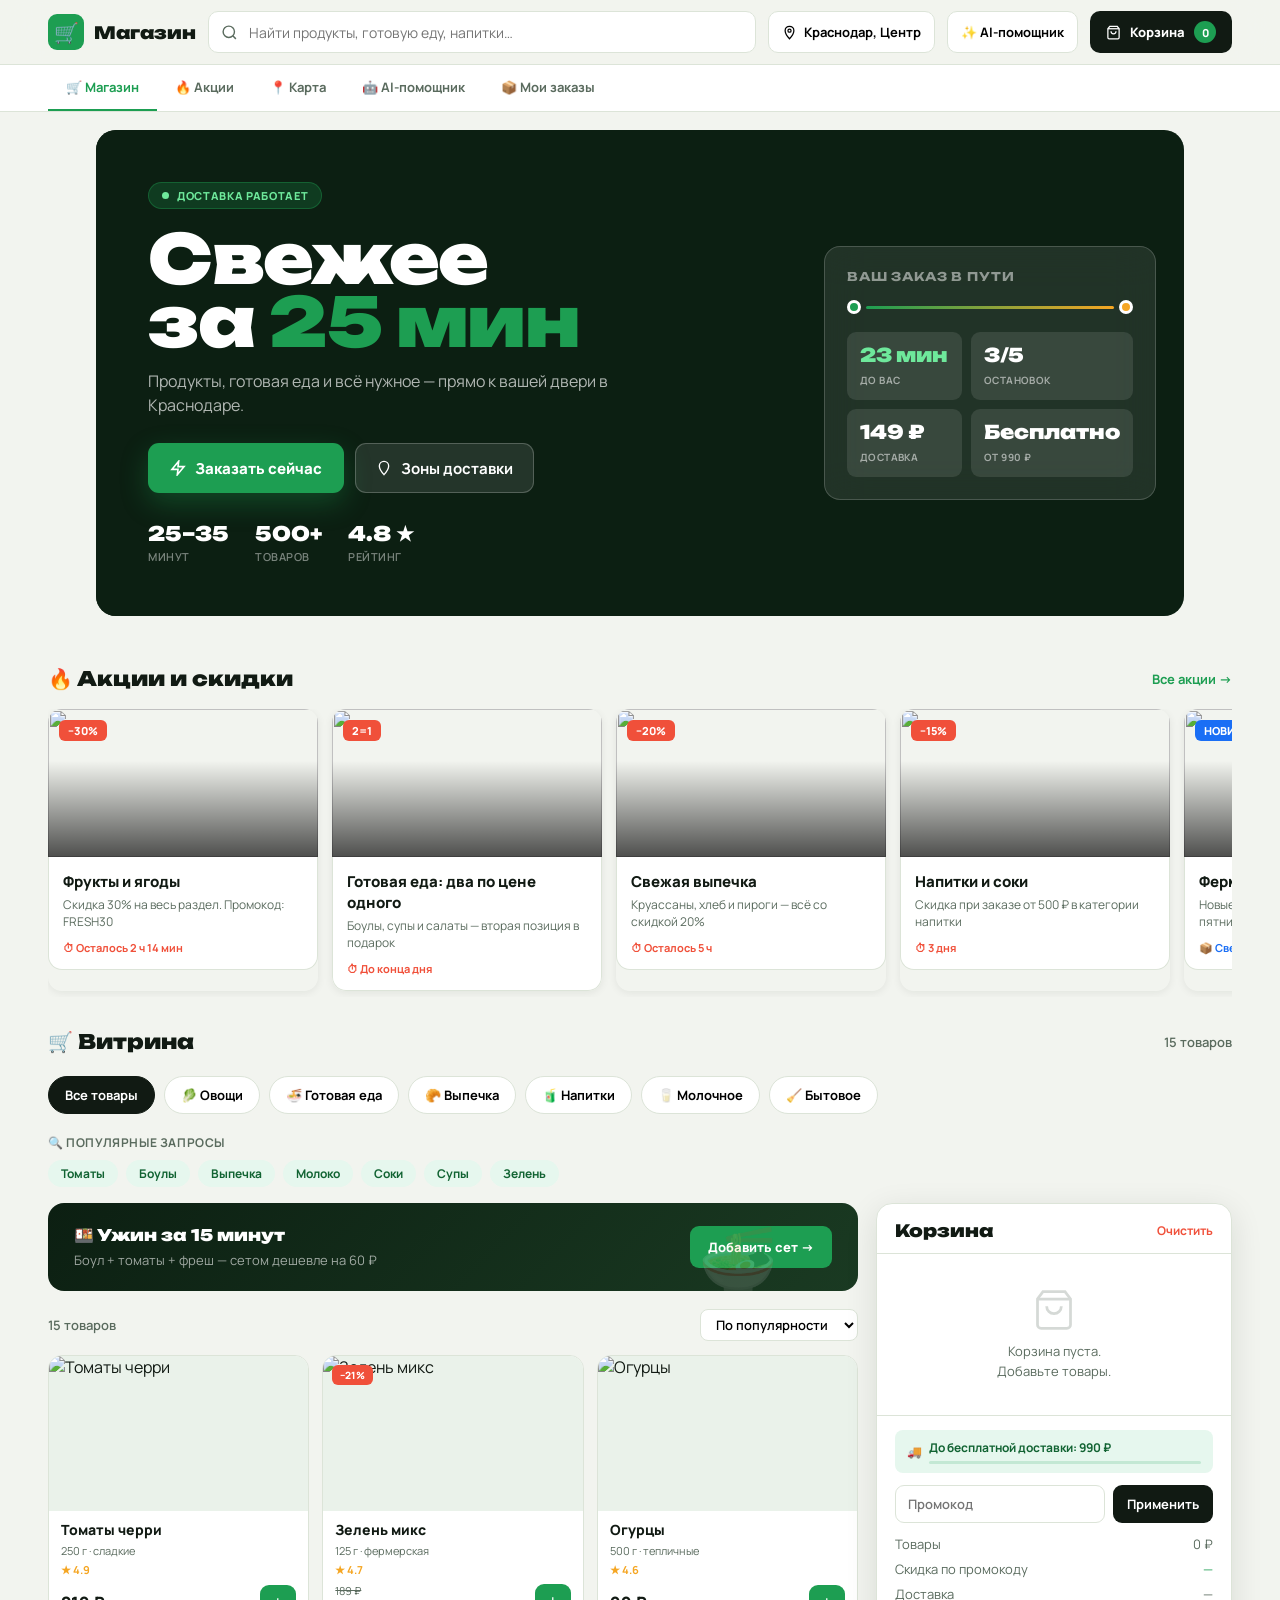
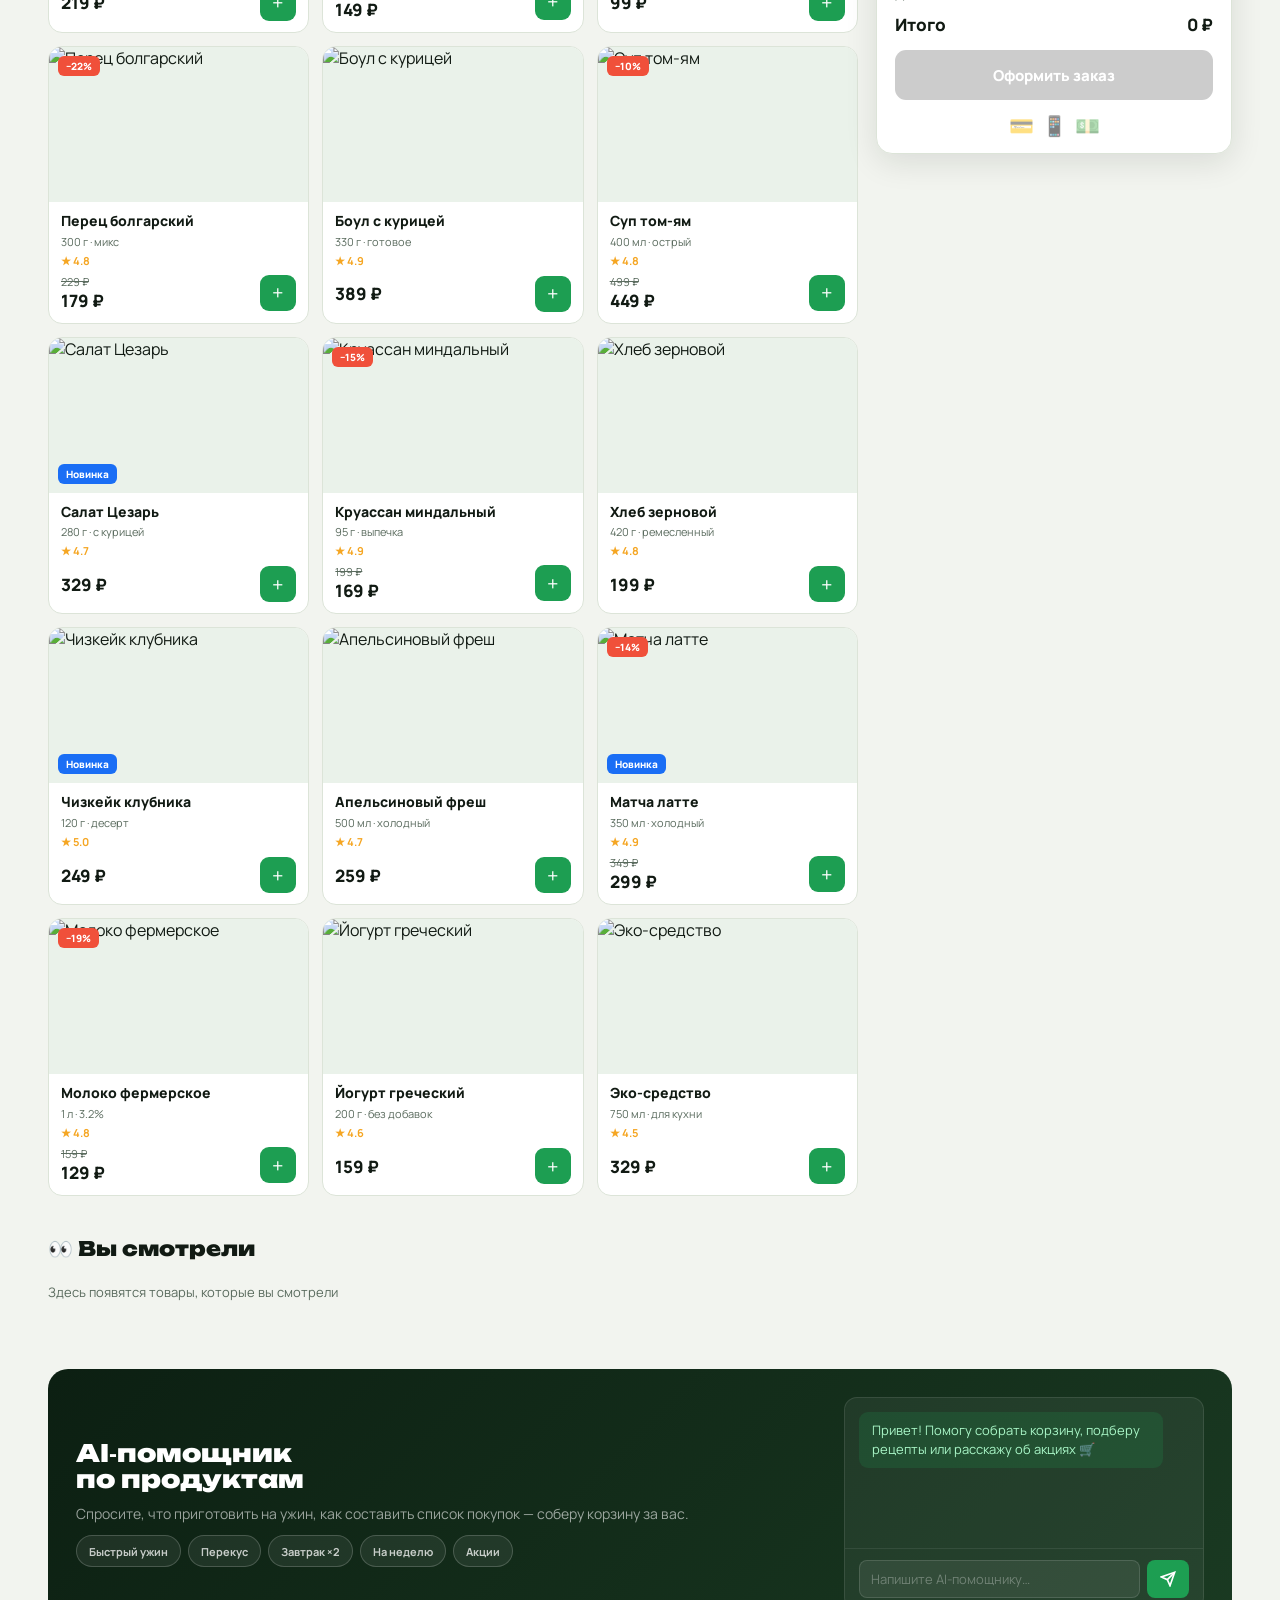
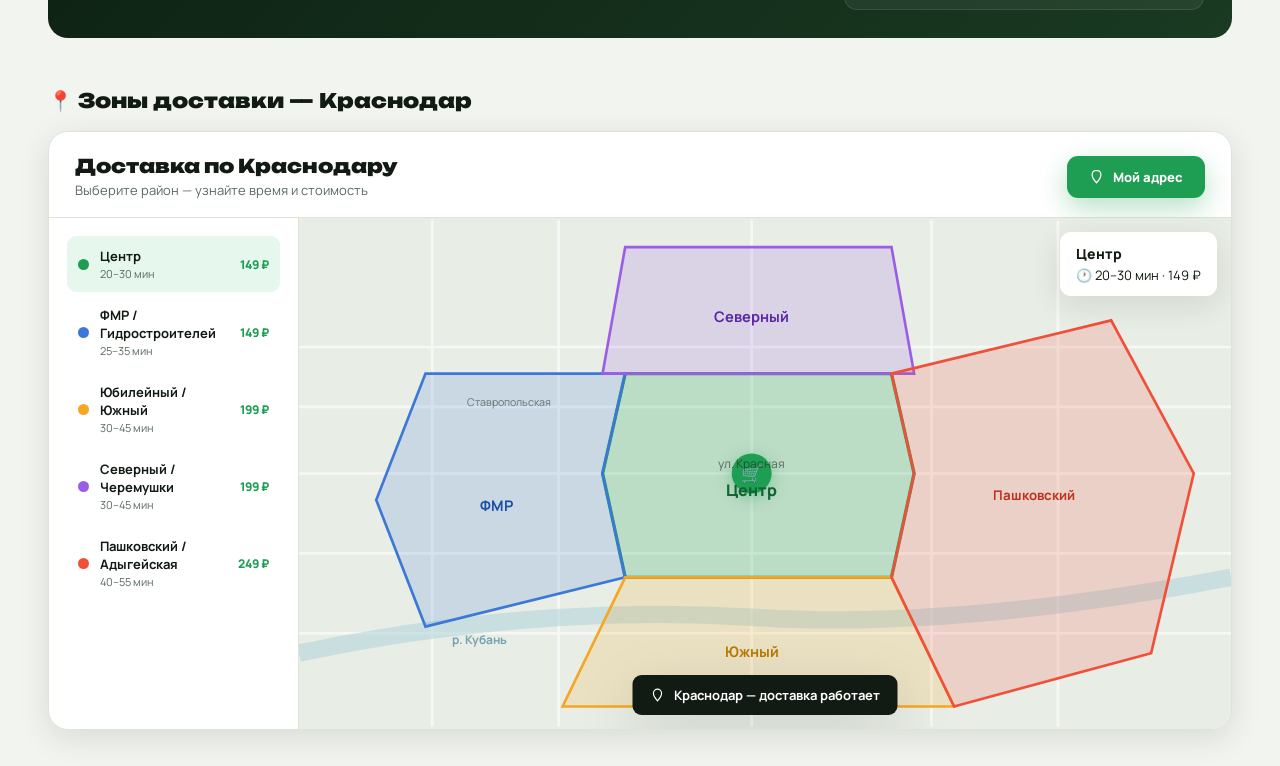
==== commit efc1d86f: "Add files via upload" ====
--- a/index.html
+++ b/index.html
@@ -1,2013 +1,1009 @@
 <!DOCTYPE html>
-<html lang="ru" translate="no">
+<html lang="ru">
 <head>
 <meta charset="UTF-8">
 <meta name="viewport" content="width=device-width, initial-scale=1.0">
-<title>Ветеринарная клиника «Друг» — Краснодар</title>
+<title>Магазин — Доставка по Краснодару</title>
 <link rel="preconnect" href="https://fonts.googleapis.com">
-<link href="https://fonts.googleapis.com/css2?family=Onest:wght@400;500;600;700;800;900&family=Unbounded:wght@700;800;900&family=Cormorant+Garamond:ital,wght@0,600;0,700;1,600;1,700&display=swap" rel="stylesheet">
-<link rel="stylesheet" href="assets/styles.css">
+<link href="https://fonts.googleapis.com/css2?family=Unbounded:wght@400;700;900&family=Manrope:wght@400;500;600;700;800&display=swap" rel="stylesheet">
 <style>
-/* ===== ИСПРАВЛЕНИЕ ПЛАВАЮЩИХ КНОПОК ===== */
-.floating-cta,
-.floating-max {
-  position: fixed !important;
-  bottom: 24px !important;
-  z-index: 9999 !important;
-  display: inline-flex !important;
-  align-items: center !important;
-  justify-content: center !important;
-  gap: 7px !important;
-  padding: 12px 20px !important;
-  border-radius: 50px !important;
-  font-family: 'Onest', sans-serif !important;
-  font-size: 14px !important;
-  font-weight: 700 !important;
-  line-height: 1.2 !important;
-  cursor: pointer !important;
-  border: none !important;
-  box-shadow: 0 4px 20px rgba(0,0,0,0.18) !important;
-  transition: transform 0.18s ease, box-shadow 0.18s ease, opacity 0.18s ease !important;
-  white-space: nowrap !important;
-  max-width: 220px !important;
-  width: auto !important;
-  height: auto !important;
-  min-height: unset !important;
-  min-width: unset !important;
-  letter-spacing: 0.01em !important;
-}
-
-.floating-cta {
-  right: 24px !important;
-  left: auto !important;
-  background: linear-gradient(135deg, #1a3a6b, #3a72c4) !important;
-  color: #fff !important;
-}
-
-.floating-max {
-  right: 258px !important;
-  left: auto !important;
-  bottom: 24px !important;
-  background: linear-gradient(135deg, #3a72c4, #60b0ff) !important;
-  color: #fff !important;
-  border: none !important;
-  box-shadow: 0 4px 20px rgba(58,114,196,0.35) !important;
-}
-
-.floating-cta:hover,
-.floating-max:hover {
-  transform: translateY(-2px) !important;
-  box-shadow: 0 8px 28px rgba(0,0,0,0.22) !important;
-}
-
-.floating-cta:active,
-.floating-max:active {
-  transform: translateY(0) !important;
-}
-
-/* Адаптив для мобильных */
-@media (max-width: 600px) {
-  .floating-cta {
-    right: 12px !important;
-    bottom: 16px !important;
-    font-size: 13px !important;
-    padding: 11px 16px !important;
-    max-width: 180px !important;
-  }
-  .floating-max {
-    right: 12px !important;
-    bottom: 68px !important;
-    font-size: 12px !important;
-    padding: 10px 14px !important;
-    max-width: 200px !important;
-  }
+:root{
+  --bg:#f2f4ef;--surface:#fff;--ink:#111a13;--muted:#5a6b5e;
+  --line:#dce4d8;--green:#1d9e52;--gd:#116332;--gl:#e6f7ee;
+  --amber:#f5a623;--coral:#f0503a;--blue:#1a6ef5;
+  --sm:0 2px 8px rgba(17,26,19,.07);--md:0 8px 32px rgba(17,26,19,.11);--lg:0 20px 60px rgba(17,26,19,.15);
+  --r:14px;
+}
+*{box-sizing:border-box;margin:0;padding:0}
+html{scroll-behavior:smooth}
+body{background:var(--bg);color:var(--ink);font-family:'Manrope',sans-serif;min-width:320px;overflow-x:hidden}
+button,input,select{font:inherit;cursor:pointer}
+a{text-decoration:none;color:inherit}
+img{display:block;width:100%;height:100%;object-fit:cover}
+::-webkit-scrollbar{width:4px;height:4px}
+::-webkit-scrollbar-thumb{background:#ccd6c8;border-radius:3px}
+
+/* TOPBAR */
+.topbar{position:sticky;top:0;z-index:100;background:rgba(242,244,239,.94);backdrop-filter:blur(20px);border-bottom:1px solid var(--line);padding:0 clamp(12px,4vw,48px)}
+.topbar-inner{display:grid;grid-template-columns:auto 1fr auto auto auto;gap:12px;align-items:center;height:64px}
+.brand{display:flex;align-items:center;gap:10px;font-family:'Unbounded',sans-serif;font-weight:900;font-size:17px;white-space:nowrap}
+.brand-icon{width:36px;height:36px;background:var(--green);border-radius:9px;display:grid;place-items:center;color:#fff;font-size:20px;flex-shrink:0}
+.sw{position:relative;display:flex;align-items:center;width:100%}
+.sw svg{position:absolute;left:13px;color:var(--muted);pointer-events:none;width:17px;height:17px}
+.sw input{width:100%;padding:0 14px 0 40px;height:42px;border:1.5px solid var(--line);border-radius:10px;background:var(--surface);outline:none;font-size:14px;transition:border-color .2s}
+.sw input:focus{border-color:var(--green)}
+.nbtn{display:flex;align-items:center;gap:7px;padding:0 13px;height:42px;border:1.5px solid var(--line);border-radius:10px;background:var(--surface);font-weight:700;font-size:13px;white-space:nowrap;transition:all .2s}
+.nbtn:hover{border-color:var(--green);color:var(--green)}
+.cart-btn{display:flex;align-items:center;gap:9px;padding:0 16px;height:42px;background:var(--ink);color:#fff;border-radius:10px;border:none;font-weight:800;font-size:13px;transition:background .2s}
+.cart-btn:hover{background:var(--gd)}
+.cbadge{background:var(--green);min-width:22px;height:22px;border-radius:50%;display:grid;place-items:center;font-size:11px;font-weight:900;padding:0 4px}
+
+/* NAV TABS */
+.nav-tabs{display:flex;background:var(--surface);border-bottom:1px solid var(--line);padding:0 clamp(12px,4vw,48px);overflow-x:auto;scrollbar-width:none}
+.nav-tabs::-webkit-scrollbar{display:none}
+.ntab{flex:0 0 auto;padding:0 18px;height:46px;display:flex;align-items:center;gap:7px;font-weight:700;font-size:13px;border-bottom:2.5px solid transparent;color:var(--muted);transition:all .2s;cursor:pointer;white-space:nowrap;border-top:none;border-left:none;border-right:none;background:transparent}
+.ntab.active{color:var(--green);border-bottom-color:var(--green)}
+.ntab:hover{color:var(--ink)}
+
+/* HERO */
+.hero{position:relative;overflow:hidden;min-height:400px;display:grid;grid-template-columns:1fr 360px;margin:18px clamp(12px,4vw,48px);border-radius:20px;background:#0c1f12}
+.hero-bg{position:absolute;inset:0;background:url('https://images.unsplash.com/photo-1542838132-92c53300491e?auto=format&fit=crop&w=1800&q=80') center/cover;opacity:.32}
+.hero-gr{position:absolute;inset:0;background:linear-gradient(105deg,rgba(12,31,18,.96) 30%,rgba(12,31,18,.25))}
+.hero-ct{position:relative;z-index:2;padding:clamp(28px,5vw,52px);display:flex;flex-direction:column;justify-content:center}
+.htag{display:inline-flex;align-items:center;gap:8px;background:rgba(29,158,82,.22);border:1px solid rgba(29,158,82,.38);color:#6ee89b;padding:5px 13px;border-radius:999px;font-size:11px;font-weight:800;letter-spacing:.06em;text-transform:uppercase;width:fit-content;margin-bottom:18px}
+.htag-dot{width:7px;height:7px;border-radius:50%;background:#6ee89b;animation:pulse 1.6s ease-in-out infinite}
+@keyframes pulse{0%,100%{opacity:1;transform:scale(1)}50%{opacity:.4;transform:scale(.75)}}
+.hero h1{font-family:'Unbounded',sans-serif;font-size:clamp(34px,5.5vw,68px);line-height:.93;color:#fff;font-weight:900;letter-spacing:-.02em}
+.hero h1 em{color:var(--green);font-style:normal}
+.hero-sub{color:rgba(255,255,255,.68);font-size:16px;line-height:1.5;margin-top:16px;max-width:480px}
+.hero-acts{display:flex;gap:11px;margin-top:26px;flex-wrap:wrap}
+.btn-p{display:flex;align-items:center;gap:9px;padding:0 22px;height:50px;background:var(--green);color:#fff;border-radius:11px;border:none;font-weight:800;font-size:15px;box-shadow:0 10px 28px rgba(29,158,82,.32);transition:all .2s}
+.btn-p:hover{background:#16843f;transform:translateY(-1px)}
+.btn-g{display:flex;align-items:center;gap:9px;padding:0 20px;height:50px;background:rgba(255,255,255,.1);color:#fff;border-radius:11px;border:1px solid rgba(255,255,255,.22);font-weight:700;font-size:15px;transition:all .2s}
+.btn-g:hover{background:rgba(255,255,255,.18)}
+.hero-stats{display:flex;gap:26px;margin-top:28px}
+.stat{display:flex;flex-direction:column;gap:3px}
+.stat-n{font-family:'Unbounded',sans-serif;font-size:20px;font-weight:900;color:#fff}
+.stat-l{font-size:11px;color:rgba(255,255,255,.45);font-weight:600;text-transform:uppercase;letter-spacing:.05em}
+.hero-panel{position:relative;z-index:2;display:flex;flex-direction:column;justify-content:center;padding:28px 28px 28px 0}
+.dcard{background:rgba(255,255,255,.09);backdrop-filter:blur(20px);border:1px solid rgba(255,255,255,.18);border-radius:16px;padding:22px;color:#fff}
+.dcard h3{font-family:'Unbounded',sans-serif;font-size:12px;font-weight:700;margin-bottom:16px;color:rgba(255,255,255,.5);text-transform:uppercase;letter-spacing:.07em}
+.droute{display:flex;align-items:center;margin-bottom:18px}
+.rdot{width:14px;height:14px;border-radius:50%;border:3px solid #fff;background:var(--green);flex-shrink:0}
+.rdot.end{background:var(--amber)}
+.rline{flex:1;height:3px;background:linear-gradient(90deg,var(--green),var(--amber));margin:0 5px;border-radius:2px}
+.dinfo{display:grid;grid-template-columns:1fr 1fr;gap:9px}
+.dpill{background:rgba(255,255,255,.1);border-radius:9px;padding:11px 13px}
+.dpill strong{display:block;font-size:19px;font-weight:900;font-family:'Unbounded',sans-serif}
+.dpill span{font-size:10px;color:rgba(255,255,255,.55);text-transform:uppercase;letter-spacing:.04em;font-weight:700}
+.dpill.g strong{color:#6ee89b}
+
+/* SECTION */
+.sw2{padding:0 clamp(12px,4vw,48px)}
+.st{display:flex;align-items:center;justify-content:space-between;margin-bottom:18px;padding-top:32px}
+.st h2{font-family:'Unbounded',sans-serif;font-size:20px;font-weight:900}
+.st a{color:var(--green);font-size:13px;font-weight:700}
+
+/* PROMOS */
+.promo-scroll{display:flex;gap:14px;overflow-x:auto;padding-bottom:6px;scrollbar-width:none}
+.promo-scroll::-webkit-scrollbar{display:none}
+.pcard{flex:0 0 270px;border-radius:var(--r);overflow:hidden;cursor:pointer;transition:transform .25s;box-shadow:var(--sm)}
+.pcard:hover{transform:translateY(-3px);box-shadow:var(--md)}
+.pimg{height:148px;position:relative}
+.pimg img{width:100%;height:100%}
+.pov{position:absolute;inset:0;background:linear-gradient(180deg,transparent 35%,rgba(0,0,0,.68))}
+.pbadge{position:absolute;top:11px;left:11px;background:var(--coral);color:#fff;font-size:11px;font-weight:800;padding:3px 9px;border-radius:6px;text-transform:uppercase}
+.pbody{background:var(--surface);padding:14px;border:1px solid var(--line);border-top:none;border-radius:0 0 var(--r) var(--r)}
+.pbody h3{font-size:15px;font-weight:800;margin-bottom:5px}
+.pbody p{font-size:12px;color:var(--muted);line-height:1.4}
+.ptimer{display:flex;align-items:center;gap:5px;margin-top:9px;font-size:11px;font-weight:700;color:var(--coral)}
+
+/* CATEGORIES */
+.cats{display:flex;gap:9px;overflow-x:auto;padding:4px 0 6px;scrollbar-width:none}
+.cats::-webkit-scrollbar{display:none}
+.cpill{flex:0 0 auto;padding:0 16px;height:38px;border-radius:999px;border:1.5px solid var(--line);background:var(--surface);font-weight:700;font-size:13px;transition:all .2s;display:flex;align-items:center;gap:7px;white-space:nowrap}
+.cpill:hover,.cpill.active{background:var(--ink);color:#fff;border-color:var(--ink)}
+
+/* TRENDING TAGS */
+.trend-tags{display:flex;gap:8px;flex-wrap:wrap;margin-bottom:16px}
+.ttag{padding:5px 13px;border-radius:999px;background:var(--gl);color:var(--gd);font-size:12px;font-weight:700;cursor:pointer;transition:all .2s;border:none}
+.ttag:hover{background:var(--green);color:#fff}
+
+/* MAIN LAYOUT */
+.ml{display:grid;grid-template-columns:1fr 356px;gap:18px;padding:0 clamp(12px,4vw,48px) 60px;align-items:start}
+
+/* STORE */
+.sp{min-width:0}
+.rbar{display:flex;align-items:center;justify-content:space-between;margin-bottom:14px}
+.rbar span{font-size:13px;color:var(--muted);font-weight:600}
+.srt{border:1.5px solid var(--line);border-radius:8px;padding:5px 11px;font-size:13px;background:var(--surface);font-weight:600;outline:none}
+.pgrid{display:grid;grid-template-columns:repeat(3,1fr);gap:13px}
+
+/* PRODUCT CARD */
+.pc{background:var(--surface);border:1px solid var(--line);border-radius:var(--r);overflow:hidden;transition:all .25s;display:grid;grid-template-rows:155px 1fr auto}
+.pc:hover{box-shadow:var(--md);transform:translateY(-3px)}
+.pim{height:155px;position:relative;background:#eaf2ea;overflow:hidden}
+.pim img{width:100%;height:100%;transition:transform .4s}
+.pc:hover .pim img{transform:scale(1.04)}
+.pdiscount{position:absolute;top:9px;left:9px;background:var(--coral);color:#fff;font-size:10px;font-weight:800;padding:3px 8px;border-radius:6px}
+.pfav{position:absolute;top:9px;right:9px;width:30px;height:30px;background:rgba(255,255,255,.9);border-radius:50%;display:grid;place-items:center;border:none;font-size:14px;transition:all .2s;opacity:0}
+.pc:hover .pfav{opacity:1}
+.pfav.on{opacity:1;background:var(--coral);color:#fff}
+.pbadge-new{position:absolute;bottom:9px;left:9px;background:var(--blue);color:#fff;font-size:10px;font-weight:800;padding:3px 8px;border-radius:6px}
+
+/* WEIGHT SELECT */
+.pweight{position:absolute;bottom:9px;right:9px}
+.pweight select{background:rgba(255,255,255,.9);border:none;border-radius:7px;padding:3px 8px;font-size:11px;font-weight:700;outline:none}
+
+.pb{padding:11px 12px 0}
+.pn{font-size:14px;font-weight:800;line-height:1.2;margin-bottom:4px}
+.pm{font-size:11px;color:var(--muted);margin-bottom:4px}
+.prating{font-size:11px;color:var(--amber);font-weight:700}
+.pf{display:flex;align-items:center;justify-content:space-between;padding:0 12px 11px;margin-top:6px}
+.pp{font-size:17px;font-weight:900}
+.op{font-size:11px;color:var(--muted);text-decoration:line-through;display:block}
+
+/* ADD BUTTON with qty control inline */
+.add-wrap{display:flex;align-items:center}
+.abtn{width:36px;height:36px;background:var(--green);color:#fff;border:none;border-radius:9px;font-size:20px;display:grid;place-items:center;transition:all .2s;flex-shrink:0}
+.abtn:hover{background:var(--gd);transform:scale(1.08)}
+.iqty{display:none;align-items:center;border:1.5px solid var(--line);border-radius:9px;overflow:hidden}
+.iqty.show{display:flex}
+.iqty button{width:30px;height:36px;border:none;background:transparent;font-size:15px;font-weight:800;transition:background .15s}
+.iqty button:hover{background:var(--bg)}
+.iqty span{width:24px;text-align:center;font-size:13px;font-weight:800}
+
+/* BUNDLE BANNER */
+.bundle-banner{background:linear-gradient(135deg,#0c1f12,#1a3a22);border-radius:16px;padding:22px 26px;display:flex;align-items:center;justify-content:space-between;gap:18px;margin-bottom:18px;overflow:hidden;position:relative}
+.bundle-banner::after{content:"🍜";position:absolute;right:80px;bottom:-10px;font-size:64px;opacity:.15}
+.bundle-text h3{font-family:'Unbounded',sans-serif;font-size:16px;color:#fff;font-weight:900;margin-bottom:6px}
+.bundle-text p{font-size:13px;color:rgba(255,255,255,.6)}
+.bundle-btn{flex-shrink:0;padding:0 18px;height:42px;background:var(--green);color:#fff;border:none;border-radius:9px;font-weight:800;font-size:13px;white-space:nowrap;transition:all .2s}
+.bundle-btn:hover{background:#16843f}
+
+/* RECENTLY VIEWED */
+.rv-scroll{display:flex;gap:12px;overflow-x:auto;padding-bottom:4px;scrollbar-width:none}
+.rv-scroll::-webkit-scrollbar{display:none}
+.rvcard{flex:0 0 130px;border-radius:11px;overflow:hidden;border:1px solid var(--line);background:var(--surface);cursor:pointer;transition:all .2s}
+.rvcard:hover{box-shadow:var(--md);transform:translateY(-2px)}
+.rvcard img{height:90px}
+.rvcard-body{padding:8px}
+.rvcard-name{font-size:12px;font-weight:700;margin-bottom:3px;line-height:1.2}
+.rvcard-price{font-size:13px;font-weight:900;color:var(--green)}
+
+/* CART */
+.cpanel{position:sticky;top:80px;background:var(--surface);border:1px solid var(--line);border-radius:16px;overflow:hidden;box-shadow:var(--md)}
+.ch{padding:16px 18px 12px;border-bottom:1px solid var(--line);display:flex;align-items:center;justify-content:space-between}
+.ch h3{font-family:'Unbounded',sans-serif;font-size:17px;font-weight:900}
+.clrbtn{font-size:12px;font-weight:700;color:var(--coral);background:none;border:none;padding:0}
+.cb{padding:14px 18px;max-height:320px;overflow-y:auto}
+.cempty{color:var(--muted);font-size:13px;line-height:1.5;text-align:center;padding:20px 0}
+.cempty svg{width:44px;height:44px;opacity:.25;margin:0 auto 10px;display:block}
+.ci{display:grid;grid-template-columns:1fr auto;gap:10px;align-items:center;padding:9px 0;border-bottom:1px solid var(--line)}
+.ci:last-child{border-bottom:none}
+.cin{font-size:13px;font-weight:700;margin-bottom:2px}
+.cip{font-size:12px;color:var(--muted)}
+.qc{display:flex;align-items:center;border:1.5px solid var(--line);border-radius:9px;overflow:hidden}
+.qc button{width:28px;height:28px;border:none;background:transparent;font-size:14px;font-weight:800;transition:background .15s;display:grid;place-items:center}
+.qc button:hover{background:var(--bg)}
+.qc span{width:26px;text-align:center;font-size:13px;font-weight:800}
+
+/* PROMO CODE */
+.promo-row{display:flex;gap:8px;margin:12px 0}
+.promo-row input{flex:1;border:1.5px solid var(--line);border-radius:9px;padding:0 12px;height:38px;outline:none;font-size:13px;font-weight:600;transition:border-color .2s}
+.promo-row input:focus{border-color:var(--green)}
+.promo-row button{padding:0 14px;height:38px;background:var(--ink);color:#fff;border:none;border-radius:9px;font-weight:700;font-size:13px;transition:background .2s}
+.promo-row button:hover{background:var(--gd)}
+.promo-ok{font-size:12px;font-weight:700;color:var(--green);margin-bottom:4px;display:none}
+
+.cf{padding:14px 18px;border-top:1px solid var(--line)}
+.fdbar{background:var(--gl);border-radius:8px;padding:9px 12px;margin-bottom:12px;font-size:12px;color:var(--gd);font-weight:700;display:flex;align-items:center;gap:7px}
+.fdprog{height:3px;background:#c3e8d4;border-radius:2px;margin-top:5px;overflow:hidden}
+.fdfill{height:100%;background:var(--green);border-radius:2px;transition:width .4s ease}
+.crow{display:flex;justify-content:space-between;margin-bottom:7px;font-size:13px;color:var(--muted)}
+.ctot{display:flex;justify-content:space-between;font-size:17px;font-weight:900;margin:10px 0 14px}
+.cobtn{width:100%;height:50px;background:var(--green);color:#fff;border:none;border-radius:11px;font-weight:800;font-size:15px;box-shadow:0 8px 24px rgba(29,158,82,.28);transition:all .2s}
+.cobtn:hover{background:var(--gd)}
+.cobtn:disabled{background:#ccc;box-shadow:none;cursor:not-allowed}
+.pay-icons{display:flex;gap:8px;justify-content:center;margin-top:12px;opacity:.5}
+.pay-icon{font-size:20px}
+
+/* AI */
+.ai-sec{padding:0 clamp(12px,4vw,48px) 18px}
+.ai2{background:linear-gradient(135deg,#0c1f12 0%,#1a3a22 100%);border-radius:20px;padding:28px;display:grid;grid-template-columns:1fr 360px;gap:24px;align-items:center}
+.ai2 h2{font-family:'Unbounded',sans-serif;font-size:24px;font-weight:900;color:#fff;line-height:1.1;margin-bottom:11px}
+.ai2 p{color:rgba(255,255,255,.58);font-size:14px;line-height:1.5}
+.aichat{background:rgba(255,255,255,.06);border:1px solid rgba(255,255,255,.1);border-radius:13px;overflow:hidden}
+.clog{padding:14px;min-height:150px;max-height:200px;overflow-y:auto;display:flex;flex-direction:column;gap:9px;scrollbar-width:thin}
+.msg{padding:9px 13px;border-radius:9px;font-size:13px;line-height:1.45;max-width:92%}
+.msg.ai{background:rgba(29,158,82,.18);color:#a8f5c6;align-self:flex-start}
+.msg.user{background:rgba(255,255,255,.13);color:#fff;align-self:flex-end}
+.cir{display:grid;grid-template-columns:1fr 42px;gap:7px;padding:11px 14px;border-top:1px solid rgba(255,255,255,.08)}
+.cir input{background:rgba(255,255,255,.07);border:1px solid rgba(255,255,255,.13);border-radius:8px;padding:0 11px;height:38px;color:#fff;outline:none;font-size:13px}
+.cir input::placeholder{color:rgba(255,255,255,.3)}
+.csend{width:42px;height:38px;background:var(--green);border:none;border-radius:8px;color:#fff;display:grid;place-items:center;transition:background .2s}
+.csend:hover{background:var(--gd)}
+.qchips{display:flex;gap:7px;flex-wrap:wrap;margin-top:11px}
+.chip{padding:0 12px;height:32px;border-radius:999px;border:1px solid rgba(255,255,255,.18);background:rgba(255,255,255,.07);color:rgba(255,255,255,.75);font-size:11px;font-weight:700;transition:all .2s;cursor:pointer}
+.chip:hover{background:rgba(29,158,82,.22);border-color:var(--green);color:#6ee89b}
+
+/* MAP */
+.map-sec{padding:0 clamp(12px,4vw,48px) 36px}
+.mcard{background:var(--surface);border:1px solid var(--line);border-radius:20px;overflow:hidden;box-shadow:var(--md)}
+.mhdr{padding:22px 26px 18px;display:flex;align-items:center;justify-content:space-between;border-bottom:1px solid var(--line)}
+.mhdr h2{font-family:'Unbounded',sans-serif;font-size:19px;font-weight:900}
+.mlayout{display:grid;grid-template-columns:250px 1fr}
+.mside{padding:18px;border-right:1px solid var(--line)}
+.zi{display:flex;align-items:center;gap:11px;padding:11px;border-radius:9px;cursor:pointer;transition:background .2s;margin-bottom:3px}
+.zi:hover,.zi.active{background:var(--gl)}
+.zdot{width:11px;height:11px;border-radius:50%;flex-shrink:0}
+.zinfo{flex:1}
+.zname{font-size:13px;font-weight:700;margin-bottom:1px}
+.ztime{font-size:11px;color:var(--muted)}
+.zprice{font-size:12px;font-weight:800;color:var(--green)}
+#mapC{min-height:380px;position:relative;background:#e8ede5;overflow:hidden}
+.minfo{position:absolute;top:14px;right:14px;background:rgba(255,255,255,.96);backdrop-filter:blur(12px);border-radius:11px;padding:12px 16px;box-shadow:var(--md);font-size:13px;z-index:5}
+.minfo strong{display:block;font-size:14px;font-weight:800;margin-bottom:3px}
+.madr{position:absolute;bottom:14px;left:50%;transform:translateX(-50%);background:var(--ink);color:#fff;border-radius:9px;padding:11px 18px;font-size:13px;font-weight:700;display:flex;align-items:center;gap:9px;white-space:nowrap;box-shadow:var(--lg)}
+
+/* TOAST */
+.toast{position:fixed;bottom:22px;right:22px;z-index:999;background:var(--ink);color:#fff;padding:13px 18px;border-radius:11px;font-size:14px;font-weight:700;transform:translateY(18px);opacity:0;pointer-events:none;transition:all .25s;max-width:310px;box-shadow:var(--lg);display:flex;align-items:center;gap:10px}
+.toast.show{transform:translateY(0);opacity:1}
+
+/* MODAL CART (mobile) */
+.cart-modal-bg{display:none;position:fixed;inset:0;z-index:200;background:rgba(0,0,0,.4);backdrop-filter:blur(4px)}
+.cart-modal-bg.open{display:block}
+.cart-modal{position:fixed;bottom:0;left:0;right:0;z-index:201;background:var(--surface);border-radius:20px 20px 0 0;max-height:85vh;overflow-y:auto;transform:translateY(100%);transition:transform .35s cubic-bezier(.32,.72,0,1)}
+.cart-modal-bg.open .cart-modal{transform:translateY(0)}
+.cm-handle{width:40px;height:4px;background:var(--line);border-radius:2px;margin:12px auto 0}
+
+/* BOTTOM NAV */
+.bnav{display:none;position:fixed;bottom:0;left:0;right:0;z-index:90;background:var(--surface);border-top:1px solid var(--line);padding:6px 0 env(safe-area-inset-bottom)}
+.bni{display:grid;grid-template-columns:repeat(5,1fr)}
+.bnb{display:flex;flex-direction:column;align-items:center;gap:3px;padding:5px 0;border:none;background:transparent;font-size:10px;font-weight:700;color:var(--muted);transition:color .2s;cursor:pointer}
+.bnb.active,.bnb:hover{color:var(--green)}
+.bnb svg{width:21px;height:21px}
+
+/* SCROLL ANIM */
+.fu{opacity:0;transform:translateY(22px);transition:opacity .5s ease,transform .5s ease}
+.fu.vis{opacity:1;transform:translateY(0)}
+
+/* SKELETON */
+.skel{background:linear-gradient(90deg,#e8ede5 25%,#f2f4ef 50%,#e8ede5 75%);background-size:200% 100%;animation:shimmer 1.4s infinite;border-radius:9px}
+@keyframes shimmer{0%{background-position:200% 0}100%{background-position:-200% 0}}
+
+/* RESPONSIVE */
+@media(max-width:1060px){
+  .ml{grid-template-columns:1fr}
+  .cpanel{position:static}
+  .pgrid{grid-template-columns:repeat(3,1fr)}
+  .hero{grid-template-columns:1fr}
+  .hero-panel{display:none}
+  .ai2{grid-template-columns:1fr}
+  .mlayout{grid-template-columns:1fr}
+  .mside{border-right:none;border-bottom:1px solid var(--line);display:flex;gap:10px;overflow-x:auto;scrollbar-width:none}
+}
+@media(max-width:700px){
+  .topbar-inner{grid-template-columns:auto 1fr auto}
+  .nbtn{display:none}
+  .pgrid{grid-template-columns:repeat(2,1fr)}
+  .bnav{display:block}
+  body{padding-bottom:68px}
+  .hero h1{font-size:36px}
+}
+@media(max-width:460px){
+  .pgrid{grid-template-columns:repeat(2,1fr)}
+  .hero-acts{flex-direction:column}
 }
 </style>
 </head>
 <body>
 
-<div id="loader-overlay">
-  <div class="ld-bg"></div>
-  <div class="ld-grid"></div>
-
-  <!-- Corner accents -->
-  <div class="ld-corner tl"></div>
-  <div class="ld-corner tr"></div>
-  <div class="ld-corner bl"></div>
-  <div class="ld-corner br"></div>
-
-  <!-- Floating particles -->
-  <div class="ld-particles">
-    <div class="ld-dot" style="width:5px;height:5px;left:8%;top:18%;background:rgba(58,114,196,0.5);--dur:7s;--delay:0s;--op:0.4"></div>
-    <div class="ld-dot" style="width:3px;height:3px;left:88%;top:12%;background:rgba(96,176,255,0.6);--dur:5s;--delay:1s;--op:0.5"></div>
-    <div class="ld-dot" style="width:7px;height:7px;left:75%;top:72%;background:rgba(26,58,107,0.6);--dur:8s;--delay:0.5s;--op:0.3"></div>
-    <div class="ld-dot" style="width:4px;height:4px;left:22%;top:78%;background:rgba(58,114,196,0.5);--dur:6s;--delay:2s;--op:0.4"></div>
-    <div class="ld-dot" style="width:3px;height:3px;left:50%;top:88%;background:rgba(96,176,255,0.4);--dur:9s;--delay:0.2s;--op:0.3"></div>
-    <div class="ld-dot" style="width:6px;height:6px;left:92%;top:48%;background:rgba(30,77,140,0.5);--dur:5.5s;--delay:1.5s;--op:0.4"></div>
-    <div class="ld-dot" style="width:4px;height:4px;left:4%;top:58%;background:rgba(58,114,196,0.4);--dur:7.5s;--delay:0.8s;--op:0.3"></div>
-    <div class="ld-dot" style="width:2px;height:2px;left:38%;top:10%;background:rgba(96,176,255,0.7);--dur:6.5s;--delay:1.2s;--op:0.5"></div>
-    <div class="ld-dot" style="width:5px;height:5px;left:62%;top:8%;background:rgba(58,114,196,0.3);--dur:8.5s;--delay:0.3s;--op:0.25"></div>
+<!-- TOPBAR -->
+<header class="topbar">
+  <div class="topbar-inner">
+    <a class="brand" href="#">
+      <div class="brand-icon">🛒</div>
+      <span>Магазин</span>
+    </a>
+    <div class="sw">
+      <svg viewBox="0 0 24 24" fill="none" stroke="currentColor" stroke-width="2"><circle cx="11" cy="11" r="8"/><path d="m21 21-4.35-4.35"/></svg>
+      <input id="searchInput" type="text" placeholder="Найти продукты, готовую еду, напитки…">
+    </div>
+    <button class="nbtn" id="deliveryBtn">
+      <svg width="15" height="15" viewBox="0 0 24 24" fill="none" stroke="currentColor" stroke-width="2"><path d="M12 2C8.13 2 5 5.13 5 9c0 5.25 7 13 7 13s7-7.75 7-13c0-3.87-3.13-7-7-7z"/><circle cx="12" cy="9" r="2.5"/></svg>
+      Краснодар, Центр
+    </button>
+    <button class="nbtn" id="openAiBtn">✨ AI-помощник</button>
+    <button class="cart-btn" id="cartToggle">
+      <svg width="15" height="15" viewBox="0 0 24 24" fill="none" stroke="currentColor" stroke-width="2"><path d="M6 2 3 6v14a2 2 0 0 0 2 2h14a2 2 0 0 0 2-2V6l-3-4z"/><line x1="3" y1="6" x2="21" y2="6"/><path d="M16 10a4 4 0 0 1-8 0"/></svg>
+      Корзина
+      <span class="cbadge" id="cartCount">0</span>
+    </button>
   </div>
-
-  <div class="ld-center">
-    <!-- 3D Cube -->
-    <div class="ld-scene">
-      <div class="ld-cube">
-        <div class="ld-face f"><svg class="ld-paw-icon" viewBox="0 0 44 44" fill="none">
-  <circle cx="14" cy="11" r="5.5" fill="rgba(58,114,196,0.75)"/>
-  <circle cx="30" cy="11" r="5.5" fill="rgba(58,114,196,0.75)"/>
-  <circle cx="7"  cy="22" r="4.5" fill="rgba(58,114,196,0.75)"/>
-  <circle cx="37" cy="22" r="4.5" fill="rgba(58,114,196,0.75)"/>
-  <path d="M11 30C11 21 15 18 22 18C29 18 33 21 33 30C33 37 29 40 22 40C15 40 11 37 11 30Z" fill="rgba(255,255,255,0.88)"/>
-</svg></div>
-        <div class="ld-face bk"><svg class="ld-paw-icon" viewBox="0 0 44 44" fill="none">
-  <circle cx="14" cy="11" r="5.5" fill="rgba(58,114,196,0.4)"/>
-  <circle cx="30" cy="11" r="5.5" fill="rgba(58,114,196,0.4)"/>
-  <circle cx="7"  cy="22" r="4.5" fill="rgba(58,114,196,0.4)"/>
-  <circle cx="37" cy="22" r="4.5" fill="rgba(58,114,196,0.4)"/>
-  <path d="M11 30C11 21 15 18 22 18C29 18 33 21 33 30C33 37 29 40 22 40C15 40 11 37 11 30Z" fill="rgba(255,255,255,0.5)"/>
-</svg></div>
-        <div class="ld-face r"><svg class="ld-paw-icon" viewBox="0 0 44 44" fill="none">
-  <circle cx="14" cy="11" r="5.5" fill="rgba(58,114,196,0.4)"/>
-  <circle cx="30" cy="11" r="5.5" fill="rgba(58,114,196,0.4)"/>
-  <circle cx="7"  cy="22" r="4.5" fill="rgba(58,114,196,0.4)"/>
-  <circle cx="37" cy="22" r="4.5" fill="rgba(58,114,196,0.4)"/>
-  <path d="M11 30C11 21 15 18 22 18C29 18 33 21 33 30C33 37 29 40 22 40C15 40 11 37 11 30Z" fill="rgba(255,255,255,0.5)"/>
-</svg></div>
-        <div class="ld-face l"><svg class="ld-paw-icon" viewBox="0 0 44 44" fill="none">
-  <circle cx="14" cy="11" r="5.5" fill="rgba(58,114,196,0.4)"/>
-  <circle cx="30" cy="11" r="5.5" fill="rgba(58,114,196,0.4)"/>
-  <circle cx="7"  cy="22" r="4.5" fill="rgba(58,114,196,0.4)"/>
-  <circle cx="37" cy="22" r="4.5" fill="rgba(58,114,196,0.4)"/>
-  <path d="M11 30C11 21 15 18 22 18C29 18 33 21 33 30C33 37 29 40 22 40C15 40 11 37 11 30Z" fill="rgba(255,255,255,0.5)"/>
-</svg></div>
-        <div class="ld-face t"></div>
-        <div class="ld-face bt"></div>
-      </div>
-    </div>
-
-    <!-- Brand -->
-    <div class="ld-brand-wrap">
-      <img class="ld-logo-img" src="assets/image-001.jpg" alt="Друг логотип">
-      <div class="ld-brand-text">
-        <div class="ld-brand">ДРУГ</div>
-        <div class="ld-sub">Ветеринарная клиника &amp; аптека</div>
-      </div>
-    </div>
-
-    <!-- Progress -->
-    <div class="ld-progress-wrap">
-      <div class="ld-bar-wrap">
-        <div class="ld-bar" id="ldBar"></div>
-      </div>
-      <div class="ld-status-row">
-        <div class="ld-status" id="ldStatus">Инициализация...</div>
-        <div class="ld-pct" id="ldPct">0%</div>
+</header>
+
+<!-- NAV TABS -->
+<nav class="nav-tabs">
+  <button class="ntab active" data-sec="shop">🛒 Магазин</button>
+  <button class="ntab" data-sec="promos">🔥 Акции</button>
+  <button class="ntab" data-sec="map">📍 Карта</button>
+  <button class="ntab" data-sec="ai">🤖 AI-помощник</button>
+  <button class="ntab" data-sec="orders">📦 Мои заказы</button>
+</nav>
+
+<!-- HERO -->
+<section class="sw2">
+  <div class="hero fu">
+    <div class="hero-bg"></div>
+    <div class="hero-gr"></div>
+    <div class="hero-ct">
+      <div class="htag"><span class="htag-dot"></span>Доставка работает</div>
+      <h1>Свежее<br>за <em>25 мин</em></h1>
+      <p class="hero-sub">Продукты, готовая еда и всё нужное — прямо к вашей двери в Краснодаре.</p>
+      <div class="hero-acts">
+        <button class="btn-p" id="heroOrder">
+          <svg width="16" height="16" viewBox="0 0 24 24" fill="none" stroke="currentColor" stroke-width="2.5"><path d="M13 2L3 14h9l-1 8 10-12h-9l1-8z"/></svg>
+          Заказать сейчас
+        </button>
+        <button class="btn-g" id="heroMap">
+          <svg width="16" height="16" viewBox="0 0 24 24" fill="none" stroke="currentColor" stroke-width="2"><path d="M12 2C8.13 2 5 5.13 5 9c0 5.25 7 13 7 13s7-7.75 7-13c0-3.87-3.13-7-7-7z"/></svg>
+          Зоны доставки
+        </button>
+      </div>
+      <div class="hero-stats">
+        <div class="stat"><span class="stat-n">25–35</span><span class="stat-l">минут</span></div>
+        <div class="stat"><span class="stat-n">500+</span><span class="stat-l">товаров</span></div>
+        <div class="stat"><span class="stat-n">4.8 ★</span><span class="stat-l">рейтинг</span></div>
+      </div>
+    </div>
+    <div class="hero-panel">
+      <div class="dcard">
+        <h3>Ваш заказ в пути</h3>
+        <div class="droute"><div class="rdot"></div><div class="rline"></div><div class="rdot end"></div></div>
+        <div class="dinfo">
+          <div class="dpill g"><strong>23 мин</strong><span>до вас</span></div>
+          <div class="dpill"><strong>3/5</strong><span>остановок</span></div>
+          <div class="dpill"><strong>149 ₽</strong><span>доставка</span></div>
+          <div class="dpill"><strong>Бесплатно</strong><span>от 990 ₽</span></div>
+        </div>
+      </div>
+    </div>
+  </div>
+</section>
+
+<!-- АКЦИИ -->
+<section class="sw2 fu" id="sec-promos">
+  <div class="st"><h2>🔥 Акции и скидки</h2><a href="#">Все акции →</a></div>
+  <div class="promo-scroll">
+    <div class="pcard" onclick="applyPromo('FRESH30')">
+      <div class="pimg"><img src="https://images.unsplash.com/photo-1610832958506-aa56368176cf?auto=format&fit=crop&w=600&q=80" alt=""><div class="pov"></div><div class="pbadge">−30%</div></div>
+      <div class="pbody"><h3>Фрукты и ягоды</h3><p>Скидка 30% на весь раздел. Промокод: FRESH30</p><div class="ptimer">⏱ Осталось 2 ч 14 мин</div></div>
+    </div>
+    <div class="pcard" onclick="applyPromo('READY2')">
+      <div class="pimg"><img src="https://images.unsplash.com/photo-1543339308-43e59d6b73a6?auto=format&fit=crop&w=600&q=80" alt=""><div class="pov"></div><div class="pbadge">2=1</div></div>
+      <div class="pbody"><h3>Готовая еда: два по цене одного</h3><p>Боулы, супы и салаты — вторая позиция в подарок</p><div class="ptimer">⏱ До конца дня</div></div>
+    </div>
+    <div class="pcard" onclick="applyPromo('BAKE20')">
+      <div class="pimg"><img src="https://images.unsplash.com/photo-1555507036-ab1f4038808a?auto=format&fit=crop&w=600&q=80" alt=""><div class="pov"></div><div class="pbadge">−20%</div></div>
+      <div class="pbody"><h3>Свежая выпечка</h3><p>Круассаны, хлеб и пироги — всё со скидкой 20%</p><div class="ptimer">⏱ Осталось 5 ч</div></div>
+    </div>
+    <div class="pcard">
+      <div class="pimg"><img src="https://images.unsplash.com/photo-1589985270826-4b7bb135bc9d?auto=format&fit=crop&w=600&q=80" alt=""><div class="pov"></div><div class="pbadge">−15%</div></div>
+      <div class="pbody"><h3>Напитки и соки</h3><p>Скидка при заказе от 500 ₽ в категории напитки</p><div class="ptimer">⏱ 3 дня</div></div>
+    </div>
+    <div class="pcard">
+      <div class="pimg"><img src="https://images.unsplash.com/photo-1604908177453-7462950a6a3b?auto=format&fit=crop&w=600&q=80" alt=""><div class="pov"></div><div class="pbadge" style="background:var(--blue)">Новинка</div></div>
+      <div class="pbody"><h3>Фермерская молочка</h3><p>Новые поставки каждый вторник и пятницу</p><div class="ptimer" style="color:var(--blue)">📦 Свежее сегодня</div></div>
+    </div>
+  </div>
+</section>
+
+<!-- CATEGORIES + TRENDING + BUNDLE -->
+<section class="sw2 fu" id="sec-shop">
+  <div class="st"><h2>🛒 Витрина</h2><span id="resultCount" style="font-size:13px;color:var(--muted);font-weight:600"></span></div>
+  <div class="cats" id="catScroll">
+    <button class="cpill active" data-cat="all">Все товары</button>
+    <button class="cpill" data-cat="fresh">🥬 Овощи</button>
+    <button class="cpill" data-cat="ready">🍜 Готовая еда</button>
+    <button class="cpill" data-cat="bakery">🥐 Выпечка</button>
+    <button class="cpill" data-cat="drinks">🧃 Напитки</button>
+    <button class="cpill" data-cat="dairy">🥛 Молочное</button>
+    <button class="cpill" data-cat="home">🧹 Бытовое</button>
+  </div>
+  <!-- Trending search tags -->
+  <div style="padding-top:14px">
+    <div style="font-size:12px;font-weight:700;color:var(--muted);margin-bottom:9px;text-transform:uppercase;letter-spacing:.05em">🔍 Популярные запросы</div>
+    <div class="trend-tags" id="trendTags">
+      <button class="ttag" data-q="томат">Томаты</button>
+      <button class="ttag" data-q="боул">Боулы</button>
+      <button class="ttag" data-q="круассан">Выпечка</button>
+      <button class="ttag" data-q="молоко">Молоко</button>
+      <button class="ttag" data-q="сок">Соки</button>
+      <button class="ttag" data-q="суп">Супы</button>
+      <button class="ttag" data-q="зелень">Зелень</button>
+    </div>
+  </div>
+</section>
+
+<!-- MAIN LAYOUT -->
+<div class="ml">
+  <div class="sp">
+    <!-- Bundle banner -->
+    <div class="bundle-banner" id="bundleBanner">
+      <div class="bundle-text">
+        <h3>🍱 Ужин за 15 минут</h3>
+        <p>Боул + томаты + фреш — сетом дешевле на 60 ₽</p>
+      </div>
+      <button class="bundle-btn" id="bundleBtn">Добавить сет →</button>
+    </div>
+    <!-- Result bar -->
+    <div class="rbar">
+      <span id="productCount"></span>
+      <select class="srt" id="sortSel">
+        <option value="default">По популярности</option>
+        <option value="asc">Сначала дешевле</option>
+        <option value="desc">Сначала дороже</option>
+        <option value="disc">По скидке</option>
+        <option value="new">Новинки</option>
+      </select>
+    </div>
+    <div class="pgrid" id="pgrid"></div>
+
+    <!-- Recently viewed -->
+    <div class="st" style="margin-top:8px"><h2>👀 Вы смотрели</h2></div>
+    <div class="rv-scroll" id="rvScroll"></div>
+  </div>
+
+  <!-- CART -->
+  <div class="cpanel" id="cartPanel">
+    <div class="ch"><h3>Корзина</h3><button class="clrbtn" id="clearCart">Очистить</button></div>
+    <div class="cb" id="cartBody"></div>
+    <div class="cf">
+      <!-- Free delivery progress -->
+      <div class="fdbar">
+        <span>🚚</span>
+        <div style="flex:1">
+          <div id="fdText">До бесплатной доставки: 990 ₽</div>
+          <div class="fdprog"><div class="fdfill" id="fdFill" style="width:0%"></div></div>
+        </div>
+      </div>
+      <!-- Promo code -->
+      <div class="promo-row">
+        <input type="text" id="promoInput" placeholder="Промокод">
+        <button id="promoApply">Применить</button>
+      </div>
+      <div class="promo-ok" id="promoOk">✅ Промокод применён! −10%</div>
+      <div class="crow"><span>Товары</span><span id="subtotal">0 ₽</span></div>
+      <div class="crow"><span>Скидка по промокоду</span><span id="promoDis" style="color:var(--green)">—</span></div>
+      <div class="crow"><span>Доставка</span><span id="delivFee">—</span></div>
+      <div class="ctot"><span>Итого</span><span id="totalP">0 ₽</span></div>
+      <button class="cobtn" id="checkoutBtn">Оформить заказ</button>
+      <div class="pay-icons">
+        <span class="pay-icon">💳</span>
+        <span class="pay-icon">📱</span>
+        <span class="pay-icon">💵</span>
       </div>
     </div>
   </div>
 </div>
 
-
-<nav>
-  <div class="nav-inner">
-    <a class="logo" href="#" onclick="showPage('home')">
-      <div class="logo-paw">
-        <img src="assets/image-001.jpg" alt="Логотип Друг" style="width:100%;height:100%;object-fit:contain;padding:3px;border-radius:12px;">
-      </div>
-      <div class="logo-text">
-        <span class="logo-title">Друг</span>
-        <span class="logo-sub">Ветеринарная клиника</span>
-        <span class="logo-sub">и аптека</span>
-      </div>
-    </a>
-    <div class="nav-links" id="navLinks">
-      <a href="#" onclick="showPage('home')" class="active" id="nav-home">Главная</a>
-      <a href="#" onclick="showPage('checker')" id="nav-checker">🔍 Симптомы</a>
-      <a href="#" onclick="showPage('team')" id="nav-team">Специалисты</a>
-      <a href="#" onclick="showPage('price')" id="nav-price">Прайс-лист</a>
-      <a href="#" onclick="showPage('promos')" id="nav-promos">Акции</a>
-      <a href="#" onclick="showPage('gallery')" id="nav-gallery">📸 Галерея</a>
-      <a href="#" onclick="showPage('reviews')" id="nav-reviews">Отзывы</a>
-      <a href="#" onclick="showPage('contacts')" id="nav-contacts">Контакты</a>
-      <a href="#" class="nav-cta" onclick="openModal()">Записаться на приём</a>
-      <button class="nav-account-btn" id="navAccountBtn" onclick="handleAccountClick()">👤 <span id="navAccountLabel">Войти</span></button>
-    </div>
-    <div class="nav-social">
-      <a href="https://vk.com/vetklinikadrug_krd" target="_blank" rel="noopener" title="ВКонтакте">
-        <svg width="18" height="18" fill="currentColor" viewBox="0 0 24 24"><path d="M15.07 2H8.93C3.33 2 2 3.33 2 8.93v6.14C2 20.67 3.33 22 8.93 22h6.14C20.67 22 22 20.67 22 15.07V8.93C22 3.33 20.67 2 15.07 2zm3.08 13.5h-1.86c-.71 0-.93-.56-2.2-1.85-.11-.1-.22-.14-.33-.14-.14 0-.28.08-.28.44v1.68c0 .28-.1.44-1.06.44-1.76 0-3.52-1.03-4.84-2.98C5.82 10.7 5 8.12 5 7.06c0-.23.08-.44.44-.44h1.86c.32 0 .45.15.57.5.55 1.68 1.49 3.16 1.87 3.16.15 0 .22-.07.22-.45V7.96c-.04-.67-.36-.73-.36-.97 0-.16.13-.31.33-.31h2.93c.27 0 .37.14.37.46v3.13c0 .28.12.37.19.37.15 0 .28-.09.56-.37 1.07-1.14 1.86-2.89 1.86-2.89.11-.23.28-.44.6-.44h1.86c.56 0 .68.29.56.61-.23.96-2.35 3.67-2.35 3.67-.18.3-.24.43 0 .75.18.24.75.73 1.13 1.19.74.85 1.31 1.56 1.46 2.06.15.47-.09.71-.56.71z"/></svg>
-      </a>
-      <a href="https://t.me/KlinikaDrug_KRD" target="_blank" rel="noopener" title="Telegram">
-        <svg width="18" height="18" fill="currentColor" viewBox="0 0 24 24"><path d="M12 0C5.37 0 0 5.37 0 12s5.37 12 12 12 12-5.37 12-12S18.63 0 12 0zm5.94 8.19l-2.03 9.56c-.15.66-.54.82-1.09.51l-3-2.21-1.45 1.4c-.16.16-.3.3-.61.3l.22-3.1 5.6-5.06c.24-.22-.06-.34-.38-.12L6.6 14.39 3.64 13.5c-.66-.2-.67-.66.14-.98l11.62-4.48c.55-.2 1.03.13.54 2.15z"/></svg>
-      </a>
-    </div>
-    <button type="button" class="burger" id="burger" onclick="toggleMenu()" aria-label="Меню"><span></span><span></span><span></span></button>
+<!-- AI ASSISTANT -->
+<section class="ai-sec fu" id="sec-ai">
+  <div class="ai2">
+    <div>
+      <h2>AI‑помощник<br>по продуктам</h2>
+      <p>Спросите, что приготовить на ужин, как составить список покупок — соберу корзину за вас.</p>
+      <div class="qchips" id="qchips">
+        <button class="chip" data-p="Что взять на быстрый ужин?">Быстрый ужин</button>
+        <button class="chip" data-p="Полезный перекус до 500 ₽">Перекус</button>
+        <button class="chip" data-p="Завтрак на двоих">Завтрак ×2</button>
+        <button class="chip" data-p="Закупка на неделю">На неделю</button>
+        <button class="chip" data-p="Что сейчас по акции?">Акции</button>
+      </div>
+    </div>
+    <div class="aichat">
+      <div class="clog" id="chatLog">
+        <div class="msg ai">Привет! Помогу собрать корзину, подберу рецепты или расскажу об акциях 🛒</div>
+      </div>
+      <div class="cir">
+        <input type="text" id="chatInput" placeholder="Напишите AI-помощнику…">
+        <button class="csend" id="chatSend">
+          <svg width="16" height="16" viewBox="0 0 24 24" fill="none" stroke="currentColor" stroke-width="2.5"><line x1="22" y1="2" x2="11" y2="13"/><polygon points="22 2 15 22 11 13 2 9 22 2"/></svg>
+        </button>
+      </div>
+    </div>
+  </div>
+</section>
+
+<!-- MAP -->
+<section class="map-sec fu" id="sec-map">
+  <div class="st"><h2>📍 Зоны доставки — Краснодар</h2></div>
+  <div class="mcard">
+    <div class="mhdr">
+      <div>
+        <h2>Доставка по Краснодару</h2>
+        <p style="font-size:13px;color:var(--muted);margin-top:3px">Выберите район — узнайте время и стоимость</p>
+      </div>
+      <button class="btn-p" style="height:42px;font-size:13px" onclick="showToast('📍 Геолокация определена: ул. Красная, 1')">
+        <svg width="15" height="15" viewBox="0 0 24 24" fill="none" stroke="currentColor" stroke-width="2"><path d="M12 2C8.13 2 5 5.13 5 9c0 5.25 7 13 7 13s7-7.75 7-13c0-3.87-3.13-7-7-7z"/></svg>
+        Мой адрес
+      </button>
+    </div>
+    <div class="mlayout">
+      <div class="mside" id="mapSide">
+        <div class="zi active" data-z="center"><div class="zdot" style="background:#1d9e52"></div><div class="zinfo"><div class="zname">Центр</div><div class="ztime">20–30 мин</div></div><div class="zprice">149 ₽</div></div>
+        <div class="zi" data-z="fmr"><div class="zdot" style="background:#3c78d8"></div><div class="zinfo"><div class="zname">ФМР / Гидростроителей</div><div class="ztime">25–35 мин</div></div><div class="zprice">149 ₽</div></div>
+        <div class="zi" data-z="yug"><div class="zdot" style="background:#f5a623"></div><div class="zinfo"><div class="zname">Юбилейный / Южный</div><div class="ztime">30–45 мин</div></div><div class="zprice">199 ₽</div></div>
+        <div class="zi" data-z="sev"><div class="zdot" style="background:#9b5de5"></div><div class="zinfo"><div class="zname">Северный / Черемушки</div><div class="ztime">30–45 мин</div></div><div class="zprice">199 ₽</div></div>
+        <div class="zi" data-z="pash"><div class="zdot" style="background:#f0503a"></div><div class="zinfo"><div class="zname">Пашковский / Адыгейская</div><div class="ztime">40–55 мин</div></div><div class="zprice">249 ₽</div></div>
+      </div>
+      <div id="mapC">
+        <svg viewBox="0 0 700 380" width="100%" height="100%" style="min-height:380px" xmlns="http://www.w3.org/2000/svg">
+          <rect width="700" height="380" fill="#e8ede5"/>
+          <g stroke="#fff" stroke-width="2" fill="none" opacity=".65">
+            <line x1="0" y1="190" x2="700" y2="190"/>
+            <line x1="0" y1="140" x2="700" y2="140"/>
+            <line x1="0" y1="250" x2="700" y2="250"/>
+            <line x1="0" y1="310" x2="700" y2="310"/>
+            <line x1="0" y1="95" x2="700" y2="95"/>
+            <line x1="340" y1="0" x2="340" y2="380"/>
+            <line x1="195" y1="0" x2="195" y2="380"/>
+            <line x1="475" y1="0" x2="475" y2="380"/>
+            <line x1="100" y1="0" x2="100" y2="380"/>
+            <line x1="570" y1="0" x2="570" y2="380"/>
+            <path d="M0 325 Q175 288 340 298 Q490 308 700 268" stroke="#8fc4d4" stroke-width="13" opacity=".55"/>
+          </g>
+          <!-- Zones -->
+          <polygon points="245,115 445,115 462,190 445,268 245,268 228,190" fill="#1d9e52" opacity=".22" class="zpoly" data-z="center" style="cursor:pointer"/>
+          <polygon points="245,115 445,115 462,190 445,268 245,268 228,190" fill="none" stroke="#1d9e52" stroke-width="2.5"/>
+          <polygon points="95,115 245,115 228,190 245,268 95,305 58,210" fill="#3c78d8" opacity=".18" class="zpoly" data-z="fmr" style="cursor:pointer"/>
+          <polygon points="95,115 245,115 228,190 245,268 95,305 58,210" fill="none" stroke="#3c78d8" stroke-width="2"/>
+          <polygon points="245,268 445,268 492,365 198,365" fill="#f5a623" opacity=".18" class="zpoly" data-z="yug" style="cursor:pointer"/>
+          <polygon points="245,268 445,268 492,365 198,365" fill="none" stroke="#f5a623" stroke-width="2"/>
+          <polygon points="245,20 445,20 462,115 245,115 228,115" fill="#9b5de5" opacity=".18" class="zpoly" data-z="sev" style="cursor:pointer"/>
+          <polygon points="245,20 445,20 462,115 245,115 228,115" fill="none" stroke="#9b5de5" stroke-width="2"/>
+          <polygon points="445,115 610,75 672,190 640,325 492,365 445,268 462,190" fill="#f0503a" opacity=".18" class="zpoly" data-z="pash" style="cursor:pointer"/>
+          <polygon points="445,115 610,75 672,190 640,325 492,365 445,268 462,190" fill="none" stroke="#f0503a" stroke-width="2"/>
+          <!-- Store pin -->
+          <circle cx="340" cy="190" r="15" fill="#1d9e52" filter="drop-shadow(0 3px 6px rgba(29,158,82,.4))"/>
+          <text x="340" y="195" text-anchor="middle" fill="white" font-size="13" font-weight="bold">🛒</text>
+          <!-- Labels -->
+          <text x="340" y="207" text-anchor="middle" fill="#116332" font-size="12" font-weight="800">Центр</text>
+          <text x="148" y="218" text-anchor="middle" fill="#1a4fa3" font-size="11" font-weight="700">ФМР</text>
+          <text x="340" y="328" text-anchor="middle" fill="#b87a00" font-size="11" font-weight="700">Южный</text>
+          <text x="340" y="76" text-anchor="middle" fill="#5c27a8" font-size="11" font-weight="700">Северный</text>
+          <text x="552" y="210" text-anchor="middle" fill="#c0301e" font-size="10" font-weight="700">Пашковский</text>
+          <text x="115" y="318" fill="#5a8fa3" font-size="9" font-weight="700" opacity=".8">р. Кубань</text>
+          <!-- Street names -->
+          <text x="340" y="186" text-anchor="middle" fill="#17211c" font-size="9" opacity=".6">ул. Красная</text>
+          <text x="158" y="139" text-anchor="middle" fill="#17211c" font-size="8" opacity=".55">Ставропольская</text>
+        </svg>
+        <div class="minfo" id="mInfo"><strong>Центр</strong>🕐 20–30 мин · 149 ₽</div>
+        <div class="madr">
+          <svg width="14" height="14" viewBox="0 0 24 24" fill="none" stroke="currentColor" stroke-width="2"><path d="M12 2C8.13 2 5 5.13 5 9c0 5.25 7 13 7 13s7-7.75 7-13c0-3.87-3.13-7-7-7z"/></svg>
+          Краснодар — доставка работает
+        </div>
+      </div>
+    </div>
+  </div>
+</section>
+
+<!-- TOAST -->
+<div class="toast" id="toast">
+  <span id="toastIcon">✅</span>
+  <span id="toastText"></span>
+</div>
+
+<!-- MOBILE CART MODAL -->
+<div class="cart-modal-bg" id="cartModalBg">
+  <div class="cart-modal" id="cartModal">
+    <div class="cm-handle"></div>
+    <div style="padding:16px 18px">
+      <div class="ch" style="padding:8px 0 12px"><h3>Корзина</h3><button class="clrbtn" id="clearCart2">Очистить</button></div>
+      <div class="cb" id="cartBody2" style="max-height:40vh"></div>
+      <div class="cf" id="cartFoot2"></div>
+    </div>
+  </div>
+</div>
+
+<!-- BOTTOM NAV -->
+<nav class="bnav">
+  <div class="bni">
+    <button class="bnb active" data-s="shop">
+      <svg viewBox="0 0 24 24" fill="none" stroke="currentColor" stroke-width="2"><path d="M3 9l9-7 9 7v11a2 2 0 0 1-2 2H5a2 2 0 0 1-2-2z"/></svg>
+      Главная
+    </button>
+    <button class="bnb" data-s="promos">
+      <svg viewBox="0 0 24 24" fill="none" stroke="currentColor" stroke-width="2"><path d="M20.59 13.41l-7.17 7.17a2 2 0 0 1-2.83 0L2 12V2h10l8.59 8.59a2 2 0 0 1 0 2.82z"/><line x1="7" y1="7" x2="7.01" y2="7"/></svg>
+      Акции
+    </button>
+    <button class="bnb" data-s="map">
+      <svg viewBox="0 0 24 24" fill="none" stroke="currentColor" stroke-width="2"><path d="M12 2C8.13 2 5 5.13 5 9c0 5.25 7 13 7 13s7-7.75 7-13c0-3.87-3.13-7-7-7z"/><circle cx="12" cy="9" r="2.5"/></svg>
+      Карта
+    </button>
+    <button class="bnb" data-s="ai">
+      <svg viewBox="0 0 24 24" fill="none" stroke="currentColor" stroke-width="2"><circle cx="12" cy="12" r="10"/><path d="M8 14s1.5 2 4 2 4-2 4-2"/><line x1="9" y1="9" x2="9.01" y2="9"/><line x1="15" y1="9" x2="15.01" y2="9"/></svg>
+      AI
+    </button>
+    <button class="bnb" id="mCartBtn">
+      <svg viewBox="0 0 24 24" fill="none" stroke="currentColor" stroke-width="2"><path d="M6 2 3 6v14a2 2 0 0 0 2 2h14a2 2 0 0 0 2-2V6l-3-4z"/><line x1="3" y1="6" x2="21" y2="6"/><path d="M16 10a4 4 0 0 1-8 0"/></svg>
+      Корзина
+    </button>
   </div>
 </nav>
 
-<!-- ===== HOME PAGE ===== -->
-<div class="page active" id="page-home">
-
-  <!-- HERO -->
-  <section class="hero">
-    <div class="hero-bg"></div>
-    <div class="hero-image-side">
-      <img loading="lazy" decoding="async" src="assets/image-002.jpg" alt="Две немецкие овчарки в ветеринарной клинике Друг">
-    </div>
-    <div class="hero-inner">
-      <div class="hero-content">
-        <div class="hero-badge">⭐ 15 лет в Краснодаре</div>
-        <h1>Забота о питомцах —<br><em>наше призвание</em></h1>
-        <p class="hero-sub">Сеть ветеринарных клиник и аптек «Друг». Профессиональная команда, современное оборудование и тёплое отношение к каждому пациенту.</p>
-        <!-- ЭКСТРЕННЫЙ ТЕЛЕФОН -->
-        <div style="display:inline-flex;align-items:center;gap:12px;background:linear-gradient(135deg,rgba(26,58,107,0.08),rgba(58,114,196,0.12));border:1.5px solid var(--forest-pale);border-radius:14px;padding:12px 20px;margin-bottom:1.6rem;backdrop-filter:blur(8px);">
-          <div style="background:var(--forest);border-radius:50%;width:38px;height:38px;display:flex;align-items:center;justify-content:center;flex-shrink:0;box-shadow:0 4px 14px rgba(26,58,107,0.3);">
-            <span style="font-size:18px;">📞</span>
+<script>
+// ── DATA ──
+const PRODUCTS = [
+  {id:"tomato",name:"Томаты черри",meta:"250 г · сладкие",price:219,old:null,cat:"fresh",disc:null,isNew:false,rating:"4.9",img:"https://images.unsplash.com/photo-1592924357228-91a4daadcfea?auto=format&fit=crop&w=600&q=80"},
+  {id:"greens",name:"Зелень микс",meta:"125 г · фермерская",price:149,old:189,cat:"fresh",disc:21,isNew:false,rating:"4.7",img:"https://images.unsplash.com/photo-1540420773420-3366772f4999?auto=format&fit=crop&w=600&q=80"},
+  {id:"cucumber",name:"Огурцы",meta:"500 г · тепличные",price:99,old:null,cat:"fresh",disc:null,isNew:false,rating:"4.6",img:"https://images.unsplash.com/photo-1568584711075-3d021a7c3ca3?auto=format&fit=crop&w=600&q=80"},
+  {id:"pepper",name:"Перец болгарский",meta:"300 г · микс",price:179,old:229,cat:"fresh",disc:22,isNew:false,rating:"4.8",img:"https://images.unsplash.com/photo-1563565375-f3fdfdbefa83?auto=format&fit=crop&w=600&q=80"},
+  {id:"bowl",name:"Боул с курицей",meta:"330 г · готовое",price:389,old:null,cat:"ready",disc:null,isNew:false,rating:"4.9",img:"https://images.unsplash.com/photo-1543339308-43e59d6b73a6?auto=format&fit=crop&w=600&q=80"},
+  {id:"soup",name:"Суп том-ям",meta:"400 мл · острый",price:449,old:499,cat:"ready",disc:10,isNew:false,rating:"4.8",img:"https://images.unsplash.com/photo-1547592180-85f173990554?auto=format&fit=crop&w=600&q=80"},
+  {id:"salad",name:"Салат Цезарь",meta:"280 г · с курицей",price:329,old:null,cat:"ready",disc:null,isNew:true,rating:"4.7",img:"https://images.unsplash.com/photo-1546793665-c74683f339c1?auto=format&fit=crop&w=600&q=80"},
+  {id:"croissant",name:"Круассан миндальный",meta:"95 г · выпечка",price:169,old:199,cat:"bakery",disc:15,isNew:false,rating:"4.9",img:"https://images.unsplash.com/photo-1555507036-ab1f4038808a?auto=format&fit=crop&w=600&q=80"},
+  {id:"bread",name:"Хлеб зерновой",meta:"420 г · ремесленный",price:199,old:null,cat:"bakery",disc:null,isNew:false,rating:"4.8",img:"https://images.unsplash.com/photo-1509440159596-0249088772ff?auto=format&fit=crop&w=600&q=80"},
+  {id:"cake",name:"Чизкейк клубника",meta:"120 г · десерт",price:249,old:null,cat:"bakery",disc:null,isNew:true,rating:"5.0",img:"https://images.unsplash.com/photo-1567171466295-4afa63d45416?auto=format&fit=crop&w=600&q=80"},
+  {id:"juice",name:"Апельсиновый фреш",meta:"500 мл · холодный",price:259,old:null,cat:"drinks",disc:null,isNew:false,rating:"4.7",img:"https://images.unsplash.com/photo-1600271886742-f049cd451bba?auto=format&fit=crop&w=600&q=80"},
+  {id:"matcha",name:"Матча латте",meta:"350 мл · холодный",price:299,old:349,cat:"drinks",disc:14,isNew:true,rating:"4.9",img:"https://images.unsplash.com/photo-1515823662972-da6a2e4d3002?auto=format&fit=crop&w=600&q=80"},
+  {id:"milk",name:"Молоко фермерское",meta:"1 л · 3.2%",price:129,old:159,cat:"dairy",disc:19,isNew:false,rating:"4.8",img:"https://images.unsplash.com/photo-1550583724-b2692b85b150?auto=format&fit=crop&w=600&q=80"},
+  {id:"yogurt",name:"Йогурт греческий",meta:"200 г · без добавок",price:159,old:null,cat:"dairy",disc:null,isNew:false,rating:"4.6",img:"https://images.unsplash.com/photo-1488477181228-c84965e6a7e7?auto=format&fit=crop&w=600&q=80"},
+  {id:"cleaner",name:"Эко-средство",meta:"750 мл · для кухни",price:329,old:null,cat:"home",disc:null,isNew:false,rating:"4.5",img:"https://images.unsplash.com/photo-1585421514738-01798e348b17?auto=format&fit=crop&w=600&q=80"},
+];
+
+const ZONES = {
+  center:{n:"Центр",t:"20–30 мин",p:"149 ₽"},
+  fmr:{n:"ФМР / Гидростроителей",t:"25–35 мин",p:"149 ₽"},
+  yug:{n:"Юбилейный / Южный",t:"30–45 мин",p:"199 ₽"},
+  sev:{n:"Северный / Черемушки",t:"30–45 мин",p:"199 ₽"},
+  pash:{n:"Пашковский / Адыгейская",t:"40–55 мин",p:"249 ₽"},
+};
+
+const AI = {
+  ужин:"Для быстрого ужина — боул с курицей, томаты черри и апельсиновый фреш. Добавил в корзину! 🍽️",
+  перекус:"Полезный перекус: зелень микс, огурцы и матча латте — ~550 ₽. Добавить?",
+  завтрак:"К завтраку: зерновой хлеб, миндальный круассан, молоко и йогурт. Классика ☕",
+  неделю:"На неделю: овощи, молоко, хлеб, пару готовых блюд, напитки и эко-средство. Собрать?",
+  акции:"Горят акции: зелень −21%, перец −22%, том-ям −10%, молоко −19%, матча −14%, круассан −15%! 🔥",
+};
+
+const state = {cart:new Map(), cat:"all", search:"", sort:"default", favs:new Set(), promoApplied:false, viewed:[]};
+const fmt = n => n.toLocaleString("ru-RU") + " ₽";
+
+// TOAST
+let tTimer;
+function showToast(msg, icon="✅") {
+  const el = document.getElementById("toast");
+  document.getElementById("toastIcon").textContent = icon;
+  document.getElementById("toastText").textContent = msg;
+  el.classList.add("show");
+  clearTimeout(tTimer);
+  tTimer = setTimeout(() => el.classList.remove("show"), 2600);
+}
+
+// PRODUCTS
+function getList() {
+  let list = PRODUCTS.filter(p => {
+    const inC = state.cat === "all" || p.cat === state.cat;
+    const inS = (p.name + p.meta).toLowerCase().includes(state.search.toLowerCase());
+    return inC && inS;
+  });
+  if (state.sort === "asc") list.sort((a,b) => a.price - b.price);
+  if (state.sort === "desc") list.sort((a,b) => b.price - a.price);
+  if (state.sort === "disc") list.sort((a,b) => (b.disc||0) - (a.disc||0));
+  if (state.sort === "new") list.sort((a,b) => b.isNew - a.isNew);
+  return list;
+}
+
+function renderProducts() {
+  const list = getList();
+  document.getElementById("productCount").textContent = list.length + " товаров";
+  document.getElementById("resultCount").textContent = list.length + " товаров";
+  const grid = document.getElementById("pgrid");
+  if (!list.length) {
+    grid.innerHTML = `<div style="grid-column:1/-1;padding:40px;text-align:center;color:var(--muted);font-weight:700">Ничего не найдено 😕</div>`;
+    return;
+  }
+  grid.innerHTML = list.map(p => {
+    const qty = state.cart.get(p.id) || 0;
+    const fav = state.favs.has(p.id);
+    return `<div class="pc" data-pid="${p.id}">
+      <div class="pim">
+        <img src="${p.img}" alt="${p.name}" loading="lazy">
+        ${p.disc ? `<div class="pdiscount">−${p.disc}%</div>` : ""}
+        ${p.isNew ? `<div class="pbadge-new">Новинка</div>` : ""}
+        <button class="pfav${fav?" on":""}" data-fav="${p.id}">${fav?"❤️":"🤍"}</button>
+      </div>
+      <div class="pb">
+        <div class="pn">${p.name}</div>
+        <div class="pm">${p.meta}</div>
+        <div class="prating">★ ${p.rating}</div>
+      </div>
+      <div class="pf">
+        <div>
+          ${p.old ? `<span class="op">${fmt(p.old)}</span>` : ""}
+          <span class="pp">${fmt(p.price)}</span>
+        </div>
+        <div class="add-wrap">
+          <div class="iqty${qty>0?" show":""}" id="iq-${p.id}">
+            <button data-dec="${p.id}">−</button>
+            <span id="iqn-${p.id}">${qty}</span>
+            <button data-inc="${p.id}">+</button>
           </div>
-          <div>
-            <div style="font-size:10px;font-weight:700;letter-spacing:0.12em;text-transform:uppercase;color:var(--text-muted);margin-bottom:1px;">Номер для связи 24/7</div>
-            <a href="tel:88612025088" style="font-family:'Unbounded',sans-serif;font-size:20px;font-weight:900;color:var(--forest);text-decoration:none;letter-spacing:-0.03em;display:block;line-height:1.1;">8-861-202-50-88</a>
-          </div>
-          <div style="width:8px;height:8px;background:#4ade80;border-radius:50%;box-shadow:0 0 8px #4ade80;animation:pulse 2s infinite;flex-shrink:0;"></div>
+          ${qty===0 ? `<button class="abtn" data-add="${p.id}">+</button>` : ""}
         </div>
-        <div class="hero-btns">
-          <button class="btn-primary" onclick="openModal()">Записаться на приём</button>
-          <button class="btn-outline" onclick="showPage('price')">Посмотреть прайс</button>
-        </div>
-        <div class="hero-stats">
-          <div class="stat">
-            <div class="stat-num" data-count="15" data-suffix="+">0</div>
-            <div class="stat-label">Лет опыта</div>
-          </div>
-          <div class="stat">
-            <div class="stat-num" data-count="2">0</div>
-            <div class="stat-label">Клиники</div>
-          </div>
-          <div class="stat">
-            <div class="stat-num" data-count="365" data-prefix="24/7/">0</div>
-            <div class="stat-label">Без выходных и праздников</div>
-          </div>
-          <div class="stat">
-            <div class="stat-num" data-count="12000" data-suffix="+" data-thousands="1">0</div>
-            <div class="stat-label">Питомцев</div>
-          </div>
-        </div>
-      </div>
-    </div>
-  </section>
-
-  <!-- PHOTO STRIP -->
-  <div class="photo-strip">
-    <div class="photo-strip-inner">
-      <div class="strip-photo"><img loading="lazy" decoding="async" src="assets/image-003.jpg" alt="Уход за кошкой"></div>
-      <div class="strip-photo"><img loading="lazy" decoding="async" src="assets/image-004.jpg" alt="Ветеринар с собакой"></div>
-      <div class="strip-photo"><img loading="lazy" decoding="async" src="assets/image-005.jpg" alt="Щенок на приёме"></div>
-      <div class="strip-photo"><img loading="lazy" decoding="async" src="assets/image-006.jpg" alt="Осмотр котёнка"></div>
-      <div class="strip-photo"><img loading="lazy" decoding="async" src="assets/image-007.jpg" alt="Щенки бигль"></div>
-      <div class="strip-photo"><img loading="lazy" decoding="async" src="assets/image-008.jpg" alt="Малыши пудели"></div>
-      <div class="strip-photo"><img loading="lazy" decoding="async" src="assets/image-009.jpg" alt="Бирманская кошка"></div>
-      <div class="strip-photo"><img loading="lazy" decoding="async" src="assets/image-010.jpg" alt="Милые щенки"></div>
-      <div class="strip-photo"><img loading="lazy" decoding="async" src="assets/image-011.jpg" alt="Сфинкс на осмотре"></div>
-      <div class="strip-photo"><img loading="lazy" decoding="async" src="assets/image-012.jpg" alt="Немецкие овчарки"></div>
-      <div class="strip-photo"><img loading="lazy" decoding="async" src="assets/image-003.jpg" alt="Овчарка с мячом"></div>
-      <div class="strip-photo"><img loading="lazy" decoding="async" src="assets/image-013.jpg" alt="Весёлые щенята"></div>
-      
-      <div class="strip-photo"><img loading="lazy" decoding="async" src="assets/image-015.jpg" alt="Корги на рентгене"></div>
-      <div class="strip-photo"><img loading="lazy" decoding="async" src="assets/image-003.jpg" alt="Уход за кошкой"></div>
-      <div class="strip-photo"><img loading="lazy" decoding="async" src="assets/image-004.jpg" alt="Ветеринар с собакой"></div>
-      <div class="strip-photo"><img loading="lazy" decoding="async" src="assets/image-005.jpg" alt="Щенок на приёме"></div>
-      <div class="strip-photo"><img loading="lazy" decoding="async" src="assets/image-006.jpg" alt="Осмотр котёнка"></div>
-      <div class="strip-photo"><img loading="lazy" decoding="async" src="assets/image-007.jpg" alt="Щенки бигль"></div>
-      <div class="strip-photo"><img loading="lazy" decoding="async" src="assets/image-008.jpg" alt="Малыши пудели"></div>
-      <div class="strip-photo"><img loading="lazy" decoding="async" src="assets/image-009.jpg" alt="Бирманская кошка"></div>
-      <div class="strip-photo"><img loading="lazy" decoding="async" src="assets/image-010.jpg" alt="Милые щенки"></div>
-      <div class="strip-photo"><img loading="lazy" decoding="async" src="assets/image-011.jpg" alt="Сфинкс на осмотре"></div>
-      <div class="strip-photo"><img loading="lazy" decoding="async" src="assets/image-012.jpg" alt="Немецкие овчарки"></div>
-      <div class="strip-photo"><img loading="lazy" decoding="async" src="assets/image-003.jpg" alt="Овчарка с мячом"></div>
-      <div class="strip-photo"><img loading="lazy" decoding="async" src="assets/image-013.jpg" alt="Весёлые щенята"></div>
-      
-      <div class="strip-photo"><img loading="lazy" decoding="async" src="assets/image-015.jpg" alt="Корги на рентгене"></div>
-        </div>
-  </div>
-
-  <!-- WHY US -->
-  <section class="section features-section">
-    <div class="section-inner">
-      <div class="section-header">
-        <div class="section-label">Почему нас выбирают</div>
-        <h2 class="section-title" style="font-weight:900;font-size:clamp(26px,3.8vw,48px);letter-spacing:-0.04em;">Всё лучшее —<br><strong style="color:var(--forest);font-weight:900;">для ваших питомцев</strong></h2>
-      </div>
-      <div class="features-grid">
-        <div class="feature-card reveal" onclick="goPriceTab('diag')" role="button" tabindex="0">
-          <div class="feature-num">01</div>
-          <h3>Современное оборудование</h3>
-          <p>УЗИ, рентген, дентальный рентген, эндоскопия и собственная лаборатория — точная диагностика на месте.</p>
-        </div>
-        <div class="feature-card reveal" onclick="showPage('contacts')" role="button" tabindex="0">
-          <div class="feature-num">02</div>
-          <h3>Круглосуточная помощь</h3>
-          <p>Клиника на Мачуги работает 24/7/365 — без выходных и праздников. Экстренная ветеринарная помощь всегда доступна.</p>
-        </div>
-        <div class="feature-card reveal" onclick="showPage('team')" role="button" tabindex="0">
-          <div class="feature-num">03</div>
-          <h3>Опытные специалисты</h3>
-          <p>Команда врачей с профильным образованием и многолетним стажем. Любим животных и свою работу.</p>
-        </div>
-        <div class="feature-card reveal" onclick="showPage('promos')" role="button" tabindex="0">
-          <div class="feature-num">04</div>
-          <h3>Программа лояльности</h3>
-          <p>Выгодные цены, сезонные акции и постоянные скидки для наших клиентов.</p>
-        </div>
-        <div class="feature-card reveal" onclick="showPage('checker')" role="button" tabindex="0">
-          <div class="feature-num">05</div>
-          <h3>Все виды животных</h3>
-          <p>Принимаем собак, кошек, кроликов, грызунов, птиц, рептилий и экзотических питомцев.</p>
-        </div>
-        <div class="feature-card reveal" onclick="showPage('contacts')" role="button" tabindex="0">
-          <div class="feature-num">06</div>
-          <h3>Ветеринарная аптека</h3>
-          <p>В каждой клинике работает аптека с широким ассортиментом препаратов и кормов.</p>
-        </div>
-      </div>
-    </div>
-  </section>
-
-  <!-- SERVICES -->
-  <section class="services-section">
-    <div class="section-inner">
-      <div class="section-header">
-        <div class="section-label" style="color:var(--forest-pale)">Наши услуги</div>
-        <h2 class="section-title" style="color:var(--cream)">Комплексная ветеринарная<br>помощь под одной крышей</h2>
-        <p class="section-sub" style="color:rgba(250,246,241,0.6)">От профилактики до сложной хирургии — мы рядом на каждом этапе</p>
-      </div>
-      <div class="services-grid">
-        <div class="service-item" onclick="showPage('price')">
-          <span class="service-icon">🔬</span>
-          <h3>Диагностика</h3>
-          <p>УЗИ, рентген, эндоскопия, лаборатория</p>
-          <span class="arrow">→</span>
-        </div>
-        <div class="service-item" onclick="showPage('price')">
-          <span class="service-icon">🦷</span>
-          <h3>Стоматология</h3>
-          <p>Лечение, удаления, дентальный рентген</p>
-          <span class="arrow">→</span>
-        </div>
-        <div class="service-item" onclick="showPage('price')">
-          <span class="service-icon">💉</span>
-          <h3>Вакцинация</h3>
-          <p>Комплексные прививки и обработки</p>
-          <span class="arrow">→</span>
-        </div>
-        <div class="service-item" onclick="showPage('price')">
-          <span class="service-icon">🏨</span>
-          <h3>Передержка</h3>
-          <p>Комфортное пребывание под наблюдением</p>
-          <span class="arrow">→</span>
-        </div>
-        <div class="service-item" onclick="showPage('price')">
-          <span class="service-icon">🩺</span>
-          <h3>Хирургия</h3>
-          <p>Плановые и экстренные операции</p>
-          <span class="arrow">→</span>
-        </div>
-        <div class="service-item" onclick="showPage('price')">
-          <span class="service-icon">🧬</span>
-          <h3>Лаборатория</h3>
-          <p>Анализы крови, мочи и биопсия</p>
-          <span class="arrow">→</span>
-        </div>
-        <div class="service-item" onclick="showPage('price')">
-          <span class="service-icon">🧠</span>
-          <h3>Неврология</h3>
-          <p>Диагностика болезней нервной системы</p>
-          <span class="arrow">→</span>
-        </div>
-        <div class="service-item" onclick="showPage('price')">
-          <span class="service-icon">🦜</span>
-          <h3>Экзотология</h3>
-          <p>Птицы, рептилии, грызуны, кролики и другие экзотические питомцы</p>
-          <span class="arrow">→</span>
-        </div>
-      </div>
-    </div>
-  </section>
-
-  <!-- PARALLAX IMAGE -->
-  <div class="parallax-section">
-    <div class="parallax-bg" style="background-image: url('assets/image-012.jpg'); background-attachment: fixed; background-size: cover; background-position: center;"></div>
-    <div class="parallax-overlay">
-      <div class="parallax-content">
-        <h2>Доверяйте здоровье своих любимцев настоящим профессионалам</h2>
-        <p>Более 12 000 пациентов доверяют нам здоровье своих питомцев каждый год</p>
-        <button class="btn-primary" style="background:var(--cream);color:var(--forest);" onclick="openModal()">Записаться сейчас</button>
-      </div>
-    </div>
-  </div>
-
-  <!-- CTA BAND -->
-  <div class="cta-band">
-    <div class="cta-inner">
-      <div class="cta-text">
-        <h2>Экстренная помощь<br>круглосуточно</h2>
-        <div style="display:flex;align-items:center;gap:10px;margin-top:0.8rem;flex-wrap:wrap;">
-          <div style="display:inline-flex;align-items:center;gap:8px;background:rgba(255,255,255,0.15);border:1px solid rgba(255,255,255,0.25);backdrop-filter:blur(10px);padding:8px 16px;border-radius:50px;">
-            <span style="width:8px;height:8px;background:#4ade80;border-radius:50%;display:inline-block;box-shadow:0 0 8px #4ade80;animation:pulse 2s infinite;"></span>
-            <span style="color:#fff;font-weight:700;font-size:14px;letter-spacing:0.04em;">24 / 7 / 365</span>
-            <span style="color:#e0f0ff;font-size:12px;font-weight:600;">Мачуги, 20 — без выходных и праздников</span>
-          </div>
-        </div>
-      </div>
-      <div style="display:flex;gap:1rem;flex-wrap:wrap;align-items:center;">
-        <a href="tel:88612025088" style="font-family:'Cormorant Garamond',serif;font-size:28px;font-weight:700;color:var(--cream);text-decoration:none;letter-spacing:-0.02em;">8-861-202-50-88</a>
-        <button class="cta-btn" onclick="openModal()">Записаться онлайн</button>
-      </div>
-    </div>
-  </div>
-
-  <!-- SHARE -->
-  <div class="share-section">
-    <h2>Расскажите друзьям!</h2>
-    <p>Помогите другим найти надёжного ветеринара для своих питомцев</p>
-    <div class="share-buttons">
-      <button class="share-btn share-vk" onclick="shareVK()">
-        <svg width="18" height="18" fill="white" viewBox="0 0 24 24"><path d="M15.07 2H8.93C3.33 2 2 3.33 2 8.93v6.14C2 20.67 3.33 22 8.93 22h6.14C20.67 22 22 20.67 22 15.07V8.93C22 3.33 20.67 2 15.07 2zm3.08 13.5h-1.86c-.71 0-.93-.56-2.2-1.85-.11-.1-.22-.14-.33-.14-.14 0-.28.08-.28.44v1.68c0 .28-.1.44-1.06.44-1.76 0-3.52-1.03-4.84-2.98C5.82 10.7 5 8.12 5 7.06c0-.23.08-.44.44-.44h1.86c.32 0 .45.15.57.5.55 1.68 1.49 3.16 1.87 3.16.15 0 .22-.07.22-.45V7.96c-.04-.67-.36-.73-.36-.97 0-.16.13-.31.33-.31h2.93c.27 0 .37.14.37.46v3.13c0 .28.12.37.19.37.15 0 .28-.09.56-.37 1.07-1.14 1.86-2.89 1.86-2.89.11-.23.28-.44.6-.44h1.86c.56 0 .68.29.56.61-.23.96-2.35 3.67-2.35 3.67-.18.3-.24.43 0 .75.18.24.75.73 1.13 1.19.74.85 1.31 1.56 1.46 2.06.15.47-.09.71-.56.71z"/></svg>
-        ВКонтакте
-      </button>
-      <button class="share-btn share-tg" onclick="shareTelegram()">
-        <svg width="18" height="18" fill="white" viewBox="0 0 24 24"><path d="M12 0C5.37 0 0 5.37 0 12s5.37 12 12 12 12-5.37 12-12S18.63 0 12 0zm5.94 8.19l-2.03 9.56c-.15.66-.54.82-1.09.51l-3-2.21-1.45 1.4c-.16.16-.3.3-.61.3l.22-3.1 5.6-5.06c.24-.22-.06-.34-.38-.12L6.6 14.39 3.64 13.5c-.66-.2-.67-.66.14-.98l11.62-4.48c.55-.2 1.03.13.54 2.15z"/></svg>
-        Telegram
-      </button>
-      <button class="share-btn share-wa" onclick="shareWhatsApp()">
-        <svg width="18" height="18" fill="white" viewBox="0 0 24 24"><path d="M17.47 14.38c-.3-.15-1.77-.87-2.04-.97-.28-.1-.48-.15-.68.15s-.78.97-.96 1.17c-.18.2-.35.22-.65.07-.3-.15-1.27-.47-2.42-1.5-.9-.8-1.5-1.79-1.68-2.09-.18-.3-.02-.46.13-.61.14-.13.3-.35.45-.52.15-.17.2-.3.3-.5.1-.2.05-.37-.02-.52-.08-.15-.68-1.65-.94-2.26-.25-.6-.5-.52-.68-.53H8.14c-.18 0-.47.07-.72.35-.25.28-.95.93-.95 2.27s.97 2.63 1.1 2.81c.14.18 1.91 2.92 4.63 4.1.65.28 1.15.45 1.55.57.65.2 1.24.18 1.71.11.52-.08 1.6-.65 1.83-1.28.22-.63.22-1.17.15-1.28-.07-.1-.25-.17-.55-.3z"/><path d="M12 0C5.37 0 0 5.37 0 12c0 2.12.55 4.12 1.52 5.85L0 24l6.28-1.64A11.94 11.94 0 0012 24c6.63 0 12-5.37 12-12S18.63 0 12 0zm0 22c-1.84 0-3.57-.5-5.07-1.35l-.36-.22-3.73.98.99-3.65-.24-.37A9.95 9.95 0 012 12C2 6.48 6.48 2 12 2s10 4.48 10 10-4.48 10-10 10z"/></svg>
-        WhatsApp
-      </button>
-      <button class="share-btn share-copy" onclick="copyLink()">
-        📋 Скопировать ссылку
-      </button>
-    </div>
-  </div>
-
-  <!-- REVIEWS PREVIEW -->
-  <section class="reviews-section">
-    <div class="section-inner">
-      <div class="section-header" style="display:flex;justify-content:space-between;align-items:flex-end;flex-wrap:wrap;gap:1rem;margin-bottom:2.5rem;">
-        <div>
-          <div class="section-label">Отзывы клиентов</div>
-          <h2 class="section-title" style="margin-bottom:0;">Нам доверяют<br>владельцы питомцев</h2>
-        </div>
-        <button class="btn-outline" onclick="showPage('reviews')" style="white-space:nowrap;flex-shrink:0;">Все отзывы →</button>
-      </div>
-      <div class="reviews-grid" id="reviewsGridHome"></div>
-    </div>
-  </section>
-
-</div>
-
-<!-- ===== TEAM PAGE ===== -->
-<div class="page" id="page-team">
-  <div class="team-intro">
-    <div class="section-inner" style="padding-bottom:50px;">
-      <div class="section-label">Наша команда</div>
-      <h2 class="section-title">Специалисты, которым<br>доверяют питомцы</h2>
-      <p class="section-sub">Каждый врач — профессионал с профильным образованием и настоящей любовью к животным</p>
-    </div>
-  </div>
-
-  <!-- ANIMAL PHOTO IN TEAM PAGE -->
-  <div style="overflow:hidden;height:300px;position:relative;">
-    <img loading="lazy" decoding="async" src="https://images.unsplash.com/photo-1529429308571-0aa5c9f25204?w=1600&q=85&auto=format&fit=crop" alt="Собака у ветеринара" style="width:100%;height:100%;object-fit:cover;object-position:center 40%;">
-    <div style="position:absolute;inset:0;background:linear-gradient(to bottom, var(--cream) 0%, transparent 30%, transparent 70%, var(--warm-white) 100%);"></div>
-  </div>
-
-  <section class="section">
-    <div class="section-inner">
-      <div class="team-grid">
-
-        <!-- Облачкова — фото 6 -->
-        <div class="team-card reveal">
-          <div class="team-photo">
-            <img src="assets/image-016.jpg" alt="Облачкова Наталья Сергеевна">
-          </div>
-          <div class="team-info">
-            <div class="team-specialty">Главный врач сети</div>
-            <div class="team-name">Облачкова<br>Наталья Сергеевна</div>
-            <div class="team-role">Главный врач сети ветклиник, стоматолог, хирург</div>
-          </div>
-        </div>
-
-        <!-- Щикатихина — фото 1 -->
-        <div class="team-card reveal">
-          <div class="team-photo">
-            <img src="assets/image-017.jpg" alt="Щикатихина Виктория Алексеевна">
-          </div>
-          <div class="team-info">
-            <div class="team-specialty">Терапия · Анестезиология</div>
-            <div class="team-name">Щикатихина<br>Виктория Алексеевна</div>
-            <div class="team-role">Ветеринарный терапевт, анестезиолог-реаниматолог</div>
-          </div>
-        </div>
-
-        <!-- Фролова — фото 2 -->
-        <div class="team-card reveal">
-          <div class="team-photo">
-            <img src="assets/image-018.jpg" alt="Фролова Диана Сергеевна">
-          </div>
-          <div class="team-info">
-            <div class="team-specialty">Терапия</div>
-            <div class="team-name">Фролова<br>Диана Сергеевна</div>
-            <div class="team-role">Ветеринарный терапевт</div>
-          </div>
-        </div>
-
-        <!-- Степкина — фото 3 -->
-        <div class="team-card reveal">
-          <div class="team-photo">
-            <img src="assets/image-019.jpg" alt="Степкина Екатерина Сергеевна">
-          </div>
-          <div class="team-info">
-            <div class="team-specialty">Дерматология · Офтальмология</div>
-            <div class="team-name">Степкина<br>Екатерина Сергеевна</div>
-            <div class="team-role">Дерматолог-эндокринолог, терапевт, офтальмолог</div>
-          </div>
-        </div>
-
-        <!-- Сивцева — фото 4 -->
-        <div class="team-card reveal">
-          <div class="team-photo">
-            <img src="assets/image-020.jpg" alt="Сивцева Софья Евгеньевна">
-          </div>
-          <div class="team-info">
-            <div class="team-specialty">Терапия · Анестезиология</div>
-            <div class="team-name">Сивцева<br>Софья Евгеньевна</div>
-            <div class="team-role">Ветеринарный терапевт, анестезиолог</div>
-          </div>
-        </div>
-
-        <!-- Севастенко — фото 5 -->
-        <div class="team-card reveal">
-          <div class="team-photo">
-            <img src="assets/image-021.jpg" alt="Севастенко Александр Викторович">
-          </div>
-          <div class="team-info">
-            <div class="team-specialty">Неврология · Хирургия · Экзотология</div>
-            <div class="team-name">Севастенко<br>Александр Викторович</div>
-            <div class="team-role">Невролог, рентгенолог, хирург, эндоскопист, ортопед-травматолог, экзотолог, герпетолог, орнитолог, ратолог</div>
-          </div>
-        </div>
-
-        <!-- Микора — фото 7 -->
-        <div class="team-card reveal">
-          <div class="team-photo">
-            <img src="assets/image-022.jpg" alt="Микора Елена Сергеевна">
-          </div>
-          <div class="team-info">
-            <div class="team-specialty">Интенсивная терапия</div>
-            <div class="team-name">Микора<br>Елена Николаевна</div>
-            <div class="team-role">Ветеринарный врач интенсивной терапии и реанимации</div>
-          </div>
-        </div>
-
-        <!-- Легостаев — фото 8 -->
-        <div class="team-card reveal">
-          <div class="team-photo">
-            <img src="assets/image-023.jpg" alt="Легостаев Сергей Николаевич">
-          </div>
-          <div class="team-info">
-            <div class="team-specialty">Терапия · Онкология</div>
-            <div class="team-name">Легостаев<br>Сергей Николаевич</div>
-            <div class="team-role">Ветеринарный терапевт, онколог, гастроэнтеролог</div>
-          </div>
-        </div>
-
-        <!-- Кобякова — фото 9 -->
-        <div class="team-card reveal">
-          <div class="team-photo">
-            <img src="assets/image-024.jpg" alt="Кобякова Екатерина Анатольевна">
-          </div>
-          <div class="team-info">
-            <div class="team-specialty">Терапия</div>
-            <div class="team-name">Кобякова<br>Екатерина Анатольевна</div>
-            <div class="team-role">Ветеринарный терапевт</div>
-          </div>
-        </div>
-
-        <!-- Киселёва — фото 10 -->
-        <div class="team-card reveal">
-          <div class="team-photo">
-            <img src="assets/image-025.jpg" alt="Киселёва Вероника Ярославна">
-          </div>
-          <div class="team-info">
-            <div class="team-specialty">Терапия · Репродуктология · УЗИ</div>
-            <div class="team-name">Киселёва<br>Вероника Ярославна</div>
-            <div class="team-role">Ветеринарный терапевт, репродуктолог, врач УЗИ</div>
-          </div>
-        </div>
-
-        <!-- Ахмад — фото 11 -->
-        <div class="team-card reveal">
-          <div class="team-photo">
-            <img src="assets/image-026.jpg" alt="Ахмад Барфин Хасан">
-          </div>
-          <div class="team-info">
-            <div class="team-specialty">Экзотология · Герпетология</div>
-            <div class="team-name">Ахмад<br>Барфин Хасан</div>
-            <div class="team-role">Экзотолог, герпетолог, орнитолог, ратолог</div>
-          </div>
-        </div>
-
-        <!-- Ерицян — фото 12 -->
-        <div class="team-card reveal">
-          <div class="team-photo">
-            <img src="assets/image-027.jpg" alt="Ерицян Сергей Эдикович">
-          </div>
-          <div class="team-info">
-            <div class="team-specialty">Терапия · Хирургия</div>
-            <div class="team-name">Ерицян<br>Сергей Эдикович</div>
-            <div class="team-role">Ветеринарный терапевт, хирург</div>
-          </div>
-        </div>
-
-        <!-- Данилова — фото 13 -->
-        <div class="team-card reveal">
-          <div class="team-photo">
-            <img src="assets/image-028.jpg" alt="Данилова Татьяна Артёмовна">
-          </div>
-          <div class="team-info">
-            <div class="team-specialty">Гастроэнтерология · ОРИТ</div>
-            <div class="team-name">Данилова<br>Татьяна Артёмовна</div>
-            <div class="team-role">Гастроэнтеролог, врач стационара ОРИТ, анестезиолог</div>
-          </div>
-        </div>
-
-        <!-- Русскова -->
-        <div class="team-card reveal">
-          <div class="team-photo">
-            <img src="assets/image-029.jpg" alt="Русскова Полина Максимовна">
-          </div>
-          <div class="team-info">
-            <div class="team-specialty">Ветеринарный фельдшер</div>
-            <div class="team-name">Русскова<br>Полина Максимовна</div>
-            <div class="team-role">Ветеринарный фельдшер</div>
-          </div>
-        </div>
-
-        <!-- Мендохова — без фото -->
-        <div class="team-card reveal team-card-nophoto">
-          <div class="team-photo team-photo-placeholder">
-            <div class="team-placeholder-inner">
-              <span class="team-placeholder-icon">🐾</span>
-              <span class="team-placeholder-label">Фото скоро появится</span>
-            </div>
-          </div>
-          <div class="team-info">
-            <div class="team-specialty">Интенсивная терапия · Анестезиология</div>
-            <div class="team-name">Мендохова<br>Сабина Муратовна</div>
-            <div class="team-role">Ветеринарный терапевт, врач интенсивной терапии и реанимации, анестезиолог</div>
-          </div>
-        </div>
-
-        <!-- Саркисова — без фото -->
-        <div class="team-card reveal team-card-nophoto">
-          <div class="team-photo team-photo-placeholder">
-            <div class="team-placeholder-inner">
-              <span class="team-placeholder-icon">🐾</span>
-              <span class="team-placeholder-label">Фото скоро появится</span>
-            </div>
-          </div>
-          <div class="team-info">
-            <div class="team-specialty">Ветеринарный фельдшер</div>
-            <div class="team-name">Саркисова<br>Олеся Артуровна</div>
-            <div class="team-role">Ветеринарный фельдшер</div>
-          </div>
-        </div>
-
-        <!-- Гуденко — без фото -->
-        <div class="team-card reveal team-card-nophoto">
-          <div class="team-photo team-photo-placeholder">
-            <div class="team-placeholder-inner">
-              <span class="team-placeholder-icon">🐾</span>
-              <span class="team-placeholder-label">Фото скоро появится</span>
-            </div>
-          </div>
-          <div class="team-info">
-            <div class="team-specialty">Ветеринарный фельдшер</div>
-            <div class="team-name">Гуденко<br>Марина Васильевна</div>
-            <div class="team-role">Ветеринарный фельдшер</div>
-          </div>
-        </div>
-
-      </div>
-    </div>
-  </section>
-</div>
-
-<!-- ===== PRICE PAGE ===== -->
-<div class="page" id="page-price">
-  <div class="price-hero" style="background:var(--cream);padding:60px 2.5rem 40px;">
-    <div class="section-inner">
-      <div class="section-label">Стоимость услуг</div>
-      <h2 class="section-title">Прайс-лист</h2>
-      <p class="section-sub">Прозрачные цены без скрытых платежей. Возможна программа лояльности и скидки для постоянных клиентов.</p>
-    </div>
-  </div>
-
-  <!-- PRICE ANIMAL PHOTO -->
-  <div style="overflow:hidden;height:240px;position:relative;">
-    <img loading="lazy" decoding="async" src="https://images.unsplash.com/photo-1516734212186-a967f81ad0d7?w=1600&q=85&auto=format&fit=crop" alt="Кошка у ветеринара" style="width:100%;height:100%;object-fit:cover;object-position:center 30%;">
-    <div style="position:absolute;inset:0;background:linear-gradient(to bottom, var(--cream) 0%, transparent 25%, transparent 75%, var(--warm-white) 100%);"></div>
-  </div>
-
-  <section class="price-section">
-    <div class="section-inner">
-      <div class="price-tabs">
-        <button class="price-tab active" onclick="showPriceTab('priemy', event)">🩺 Приёмы</button>
-        <button class="price-tab" onclick="showPriceTab('diag', event)">🔬 Диагностика</button>
-        <button class="price-tab" onclick="showPriceTab('surg', event)">🔪 Хирургия</button>
-        <button class="price-tab" onclick="showPriceTab('dent', event)">🦷 Стоматология</button>
-        <button class="price-tab" onclick="showPriceTab('hotel', event)">🏨 Передержка</button>
-        <button class="price-tab" onclick="showPriceTab('orit', event)">🏥 СТАЦИОНАР ОРИТ</button>
-        <button class="price-tab" onclick="showPriceTab('other', event)">💊 Прочее</button>
-        <button class="price-tab" onclick="showPriceTab('ural', event)">📍 Уральская, 184/2</button>
-      </div>
-
-      <!-- NIGHT SURCHARGE NOTICE -->
-      <div class="price-note" style="margin-bottom:1.5rem;background:var(--forest-faint);border-color:var(--forest-pale);display:flex;gap:12px;align-items:flex-start;">
-        <span style="font-size:20px;flex-shrink:0;">🌙</span>
-        <div><strong style="color:var(--forest);">Ночная наценка +50%</strong> на услуги с 21:00 до 10:00 в клинике на ул. Мачуги, 20. Ночью в приоритете — экстренный приём тяжёлых пациентов. Запись на конкретное время в ночные часы невозможна.</div>
-      </div>
-
-      <div class="price-note" style="margin-bottom:1.5rem;background:#fff7ed;border-color:#fed7aa;display:flex;gap:12px;align-items:flex-start;">
-        <span style="font-size:20px;flex-shrink:0;">📍</span>
-        <div><strong style="color:var(--forest);">Два адреса:</strong> основной прайс действует на Мачуги, 20. Для филиала на Уральской, 184/2 откройте отдельную вкладку: там действует скидка 30% на услуги, включая лабораторные анализы, кроме экспресс-тестов.</div>
-      </div>
-
-      <!-- ПРИЁМЫ -->
-      <div class="price-category active" id="price-priemy">
-        <div class="price-table-wrap">
-          <table class="price-table">
-            <thead><tr><th>Услуга</th><th style="text-align:right;color:var(--cream);padding-right:24px;">Стоимость</th></tr></thead>
-            <tbody>
-              <tr><td>Приём терапевта — осмотр и консультация (кошки, собаки)</td><td style="text-align:right;padding-right:24px;font-weight:600;color:var(--forest);font-family:'Cormorant Garamond',serif;font-size:18px;">1 200 ₽</td></tr>
-              <tr><td colspan="2" style="background:var(--forest-faint);font-size:12px;font-weight:700;letter-spacing:0.1em;text-transform:uppercase;color:var(--forest-light);padding:10px 24px;">Приёмы узких специалистов</td></tr>
-              <tr><td>Гастроэнтеролог</td><td style="text-align:right;padding-right:24px;font-weight:600;color:var(--forest);font-family:'Cormorant Garamond',serif;font-size:18px;">от 2 200 ₽</td></tr>
-              <tr><td>Дерматолог</td><td style="text-align:right;padding-right:24px;font-weight:600;color:var(--forest);font-family:'Cormorant Garamond',serif;font-size:18px;">2 000 ₽</td></tr>
-              <tr><td>Консультация дерматолога (без осмотра)</td><td style="text-align:right;padding-right:24px;font-weight:600;color:var(--forest);font-family:'Cormorant Garamond',serif;font-size:18px;">800 ₽</td></tr>
-              <tr><td>Кардиолог</td><td style="text-align:right;padding-right:24px;font-weight:600;color:var(--forest);font-family:'Cormorant Garamond',serif;font-size:18px;">2 200 ₽</td></tr>
-              <tr><td>Невролог</td><td style="text-align:right;padding-right:24px;font-weight:600;color:var(--forest);font-family:'Cormorant Garamond',serif;font-size:18px;">2 200 ₽</td></tr>
-              <tr><td>Ортопед-травматолог</td><td style="text-align:right;padding-right:24px;font-weight:600;color:var(--forest);font-family:'Cormorant Garamond',serif;font-size:18px;">2 200 ₽</td></tr>
-              <tr><td>Офтальмолог комплексный (с офтальмотестами)</td><td style="text-align:right;padding-right:24px;font-weight:600;color:var(--forest);font-family:'Cormorant Garamond',serif;font-size:18px;">3 500 ₽</td></tr>
-              <tr><td>Офтальмолог первичный (без офтальмотестов)</td><td style="text-align:right;padding-right:24px;font-weight:600;color:var(--forest);font-family:'Cormorant Garamond',serif;font-size:18px;">2 000 ₽</td></tr>
-              <tr><td>Репродуктолог-неонатолог</td><td style="text-align:right;padding-right:24px;font-weight:600;color:var(--forest);font-family:'Cormorant Garamond',serif;font-size:18px;">1 700 ₽</td></tr>
-              <tr><td>Стоматолог</td><td style="text-align:right;padding-right:24px;font-weight:600;color:var(--forest);font-family:'Cormorant Garamond',serif;font-size:18px;">2 000 ₽</td></tr>
-              <tr><td>Хирург</td><td style="text-align:right;padding-right:24px;font-weight:600;color:var(--forest);font-family:'Cormorant Garamond',serif;font-size:18px;">1 500 ₽</td></tr>
-              <tr><td>Экзотолог</td><td style="text-align:right;padding-right:24px;font-weight:600;color:var(--forest);font-family:'Cormorant Garamond',serif;font-size:18px;">2 000 ₽</td></tr>
-              <tr><td>Эндокринолог</td><td style="text-align:right;padding-right:24px;font-weight:600;color:var(--forest);font-family:'Cormorant Garamond',serif;font-size:18px;">2 200 ₽</td></tr>
-              <tr><td colspan="2" style="background:var(--forest-faint);font-size:12px;font-weight:700;letter-spacing:0.1em;text-transform:uppercase;color:var(--forest-light);padding:10px 24px;">Дополнительные услуги</td></tr>
-              <tr><td>Приём экстренный</td><td style="text-align:right;padding-right:24px;font-weight:600;color:var(--forest);font-family:'Cormorant Garamond',serif;font-size:18px;">1 700 ₽</td></tr>
-              <tr><td>Знакомство с доктором — адаптационный приём (щенки и котята до 8 мес.)</td><td style="text-align:right;padding-right:24px;font-weight:600;color:var(--forest);font-family:'Cormorant Garamond',serif;font-size:18px;">1 000 ₽</td></tr>
-              <tr><td>Приём процедурный</td><td style="text-align:right;padding-right:24px;font-weight:600;color:var(--forest);font-family:'Cormorant Garamond',serif;font-size:18px;">от 500 ₽</td></tr>
-              <tr><td>КОНСУЛЬТАЦИЯ врача оффлайн (без осмотра и назначений)</td><td style="text-align:right;padding-right:24px;font-weight:600;color:var(--forest);font-family:'Cormorant Garamond',serif;font-size:18px;">600 ₽</td></tr>
-              <tr><td>Онлайн-консультация ветеринарного специалиста</td><td style="text-align:right;padding-right:24px;font-weight:600;color:var(--forest);font-family:'Cormorant Garamond',serif;font-size:18px;">1 300 ₽</td></tr>
-              <tr><td>Транспортные расходы врача (вызов вне рабочего времени)</td><td style="text-align:right;padding-right:24px;font-weight:600;color:var(--forest);font-family:'Cormorant Garamond',serif;font-size:18px;">от 1 200 ₽</td></tr>
-              <tr><td>Фиксация животного ассистентом</td><td style="text-align:right;padding-right:24px;font-weight:600;color:var(--forest);font-family:'Cormorant Garamond',serif;font-size:18px;">400 ₽</td></tr>
-            </tbody>
-          </table>
-        </div>
-      </div>
-
-      <div class="price-category" id="price-diag">
-        <div class="price-table-wrap">
-          <table class="price-table">
-            <thead><tr><th>Услуга</th><th>Стоимость</th></tr></thead>
-            <tbody>
-              <tr><td>УЗИ брюшной полости обзорное</td><td>от 1 200 ₽</td></tr>
-              <tr><td>УЗИ сердца (эхокардиография)</td><td>от 1 500 ₽</td></tr>
-              <tr><td>Рентген (1 проекция)</td><td>от 800 ₽</td></tr>
-              <tr><td>Дентальный рентген</td><td>от 600 ₽</td></tr>
-              <tr><td>Рентген с контрастом</td><td>от 1 500 ₽</td></tr>
-              <tr><td>Общий анализ крови</td><td>от 700 ₽</td></tr>
-              <tr><td>Биохимический анализ крови</td><td>от 1 200 ₽</td></tr>
-              <tr><td>Анализ на прогестерон</td><td>от 900 ₽</td></tr>
-              <tr><td>Гастродуоденоскопия</td><td>от 4 000 ₽</td></tr>
-              <tr><td>Цитологическое исследование</td><td>от 600 ₽</td></tr>
-              <tr><td>Исследование на паразитов (соскоб)</td><td>от 400 ₽</td></tr>
-            </tbody>
-          </table>
-        </div>
-      </div>
-
-      <div class="price-category" id="price-surg">
-        <div class="price-table-wrap">
-          <table class="price-table">
-            <thead><tr><th>Услуга</th><th>Стоимость</th></tr></thead>
-            <tbody>
-              <tr><td>Стерилизация кошки (овариогистерэктомия)</td><td>от 3 500 ₽</td></tr>
-              <tr><td>Стерилизация суки</td><td>от 5 000 ₽</td></tr>
-              <tr><td>Кастрация кота</td><td>от 2 000 ₽</td></tr>
-              <tr><td>Кастрация кобеля</td><td>от 3 500 ₽</td></tr>
-              <tr><td>Удаление новообразования (мелкое)</td><td>от 2 500 ₽</td></tr>
-              <tr><td>Удаление новообразования (крупное)</td><td>от 5 000 ₽</td></tr>
-              <tr><td>Ампутация конечности</td><td>от 8 000 ₽</td></tr>
-              <tr><td>Остеосинтез (фиксация перелома)</td><td>от 10 000 ₽</td></tr>
-              <tr><td>Лапаротомия / лапароскопия</td><td>от 7 000 ₽</td></tr>
-              <tr><td>Кесарево сечение</td><td>от 6 000 ₽</td></tr>
-              <tr><td>Анестезиологическое пособие</td><td>от 1 500 ₽</td></tr>
-            </tbody>
-          </table>
-        </div>
-      </div>
-
-      <div class="price-category" id="price-dent">
-        <div class="price-table-wrap">
-          <table class="price-table">
-            <thead><tr><th>Услуга</th><th>Стоимость</th></tr></thead>
-            <tbody>
-              <tr><td>Удаление зуба (простое)</td><td>от 500 ₽</td></tr>
-              <tr><td>Удаление зуба (сложное, с альвеолотомией)</td><td>от 1 500 ₽</td></tr>
-              <tr><td>Дентальный рентген (1 снимок)</td><td>от 600 ₽</td></tr>
-              <tr><td>Полировка зубов</td><td>от 800 ₽</td></tr>
-            </tbody>
-          </table>
-        </div>
-      </div>
-
-      <div class="price-category" id="price-hotel">
-        <div class="price-table-wrap">
-          <table class="price-table">
-            <thead><tr><th>Услуга</th><th>Стоимость</th></tr></thead>
-            <tbody>
-              <tr><td>Передержка кошки (сутки)</td><td>от 400 ₽</td></tr>
-              <tr><td>Передержка собаки малой породы (сутки)</td><td>от 500 ₽</td></tr>
-              <tr><td>Передержка собаки средней породы (сутки)</td><td>от 600 ₽</td></tr>
-              <tr><td>Передержка собаки крупной породы (сутки)</td><td>от 800 ₽</td></tr>
-              <tr><td>Передержка экзотического животного (сутки)</td><td>от 350 ₽</td></tr>
-              <tr><td>Передержка с медикаментозным лечением (сутки)</td><td>от 700 ₽</td></tr>
-            </tbody>
-          </table>
-        </div>
-      </div>
-
-      <div class="price-category" id="price-orit">
-        <div class="price-table-wrap">
-          <table class="price-table">
-            <thead><tr><th>Категория пациента</th><th style="text-align:right;color:var(--cream);padding-right:24px;">Стоимость</th></tr></thead>
-            <tbody>
-              <tr><td>1 категория: удовлетворительное состояние</td><td style="text-align:right;padding-right:24px;font-weight:600;color:var(--forest);font-family:'Cormorant Garamond',serif;font-size:18px;">1 500–10 000 ₽</td></tr>
-              <tr><td>1 категория: удовлетворительное состояние</td><td style="text-align:right;padding-right:24px;font-weight:600;color:var(--forest);font-family:'Cormorant Garamond',serif;font-size:18px;">3 000–12 000 ₽</td></tr>
-              <tr><td>1 категория: удовлетворительное состояние</td><td style="text-align:right;padding-right:24px;font-weight:600;color:var(--forest);font-family:'Cormorant Garamond',serif;font-size:18px;">7 000–14 000 ₽</td></tr>
-              <tr><td>2 категория: стабильное средней тяжести</td><td style="text-align:right;padding-right:24px;font-weight:600;color:var(--forest);font-family:'Cormorant Garamond',serif;font-size:18px;">3 000–14 000 ₽</td></tr>
-              <tr><td>2 категория: стабильное средней тяжести</td><td style="text-align:right;padding-right:24px;font-weight:600;color:var(--forest);font-family:'Cormorant Garamond',serif;font-size:18px;">5 000–17 000 ₽</td></tr>
-              <tr><td>2 категория: стабильное средней тяжести</td><td style="text-align:right;padding-right:24px;font-weight:600;color:var(--forest);font-family:'Cormorant Garamond',serif;font-size:18px;">8 000–25 000 ₽</td></tr>
-              <tr><td>3 категория: средняя тяжесть / тяжёлое состояние</td><td style="text-align:right;padding-right:24px;font-weight:600;color:var(--forest);font-family:'Cormorant Garamond',serif;font-size:18px;">12 000–30 000 ₽</td></tr>
-              <tr><td>3 категория: средняя тяжесть / тяжёлое состояние</td><td style="text-align:right;padding-right:24px;font-weight:600;color:var(--forest);font-family:'Cormorant Garamond',serif;font-size:18px;">14 000–35 000 ₽</td></tr>
-              <tr><td>3 категория: средняя тяжесть / тяжёлое состояние</td><td style="text-align:right;padding-right:24px;font-weight:600;color:var(--forest);font-family:'Cormorant Garamond',serif;font-size:18px;">15 000–40 000 ₽</td></tr>
-              <tr><td>4 категория: крайне тяжёлое и критическое состояние</td><td style="text-align:right;padding-right:24px;font-weight:600;color:var(--forest);font-family:'Cormorant Garamond',serif;font-size:18px;">15 000–35 000 ₽</td></tr>
-              <tr><td>4 категория: крайне тяжёлое и критическое состояние</td><td style="text-align:right;padding-right:24px;font-weight:600;color:var(--forest);font-family:'Cormorant Garamond',serif;font-size:18px;">16 000–40 000 ₽</td></tr>
-              <tr><td>4 категория: крайне тяжёлое и критическое состояние</td><td style="text-align:right;padding-right:24px;font-weight:600;color:var(--forest);font-family:'Cormorant Garamond',serif;font-size:18px;">20 000–50 000 ₽</td></tr>
-              <tr><td>Кормление неонатов в условиях стационара</td><td style="text-align:right;padding-right:24px;font-weight:600;color:var(--forest);font-family:'Cormorant Garamond',serif;font-size:18px;">150 ₽</td></tr>
-            </tbody>
-          </table>
-        </div>
-        <div class="price-note" style="margin-top:1rem;">
-          Примерную стоимость лечения пациента в стационаре ОРИТ рассчитывает ветврач стационара после осмотра и определения плана лечения. Манипуляции, консультации и приёмы узких специалистов оплачиваются отдельно согласно прейскуранту клиники.
-        </div>
-      </div>
-
-      <div class="price-category" id="price-other">
-        <div class="price-table-wrap">
-          <table class="price-table">
-            <thead><tr><th>Услуга</th><th>Стоимость</th></tr></thead>
-            <tbody>
-              <tr><td>Вакцинация (комплексная)</td><td>от 1 200 ₽</td></tr>
-              <tr><td>Вакцинация от бешенства</td><td>от 500 ₽</td></tr>
-              <tr><td>Обработка от паразитов</td><td>от 300 ₽</td></tr>
-              <tr><td>Чипирование</td><td>от 700 ₽</td></tr>
-              <tr><td>Оформление ветеринарного паспорта</td><td>от 400 ₽</td></tr>
-              <tr><td>Эвтаназия (гуманная, с препаратами)</td><td>от 1 500 ₽</td></tr>
-              <tr><td>Капельница / инфузионная терапия</td><td>от 800 ₽</td></tr>
-              <tr><td>Обрезка когтей (кошка / маленькая собака)</td><td>от 350 ₽</td></tr>
-              <tr><td>Обрезка когтей (крупная собака)</td><td>от 500 ₽</td></tr>
-            </tbody>
-          </table>
-        </div>
-      </div>
-
-      <div class="price-category" id="price-ural">
-        <div class="price-table-wrap" style="margin-bottom:1.2rem;">
-          <table class="price-table">
-            <thead><tr><th>Уральская, 184/2 — льготный филиал</th><th>Стоимость / условие</th></tr></thead>
-            <tbody>
-              <tr><td>Первичный приём терапевта</td><td>650 ₽</td></tr>
-              <tr><td>Скидка на услуги филиала</td><td>−30% на все услуги, включая лабораторные анализы, кроме экспресс-тестов</td></tr>
-              <tr><td>Скидка на зоотовары</td><td>−15% каждого 15 числа месяца</td></tr>
-              <tr><td colspan="2" style="background:var(--forest-faint);font-size:12px;font-weight:700;letter-spacing:0.1em;text-transform:uppercase;color:var(--forest-light);padding:10px 24px;">Льготная кастрация / стерилизация</td></tr>
-              <tr><td>Стерилизация кошки</td><td>3 800 ₽ вместо 6 000 ₽</td></tr>
-              <tr><td>Кастрация кота</td><td>1 800 ₽ вместо 3 800 ₽</td></tr>
-              <tr><td>Стерилизация собаки до 20 кг</td><td>4 800 ₽</td></tr>
-              <tr><td>Стерилизация собаки более 20 кг</td><td>от 5 000 ₽</td></tr>
-              <tr><td>Кастрация кобеля до 20 кг</td><td>2 800 ₽</td></tr>
-              <tr><td>Кастрация кобеля более 20 кг</td><td>от 3 000 ₽</td></tr>
-            </tbody>
-          </table>
-        </div>
-        <div class="price-note">
-          Льготные цены указаны при отсутствии патологий репродуктивных органов и беременности. Телефон / Telegram: 8 918 089 98 12 и 8 861 202 50 88, доб. 2.
-        </div>
-      </div>
-
-      <div class="price-note">
-        💡 Цены указаны ориентировочно и могут отличаться в зависимости от сложности случая. Точную стоимость уточняйте у администратора. При наличии программы лояльности возможны скидки.
-      </div>
-    </div>
-  </section>
-</div>
-
-<!-- ===== PROMOS PAGE ===== -->
-<div class="page" id="page-promos">
-  <div style="background:var(--cream);padding:60px 2.5rem 50px;">
-    <div class="section-inner">
-      <div class="section-label">Специальные предложения</div>
-      <h2 class="section-title">Акции и скидки</h2>
-      <p class="section-sub">Следите за нашими обновлениями</p>
-    </div>
-  </div>
-
-  <section class="section">
-    <div class="section-inner">
-      <div class="promos-grid">
-
-        <!-- АКЦИЯ: ВОПРОС ДРУГУ -->
-        <div class="promo-card" style="border:2px solid #0088cc;position:relative;overflow:hidden;">
-          <!-- Голубой акцент сверху -->
-          <div style="height:4px;background:linear-gradient(90deg,#0088cc,#54c5f8);width:100%;"></div>
-          <div class="promo-img" style="height:220px;">
-            <img src="https://images.unsplash.com/photo-1583337130417-3346a1be7dee?w=800&q=85&auto=format&fit=crop" alt="Ветеринар с собакой" style="width:100%;height:100%;object-fit:cover;object-position:center 30%;">
-            <div style="position:absolute;inset:0;background:linear-gradient(to bottom,transparent 40%,rgba(0,136,204,0.55) 100%);"></div>
-            <!-- Telegram иконка поверх фото -->
-            <div style="position:absolute;top:14px;left:14px;background:#0088cc;border-radius:50%;width:48px;height:48px;display:flex;align-items:center;justify-content:center;box-shadow:0 4px 16px rgba(0,136,204,0.45);">
-              <svg width="26" height="26" fill="white" viewBox="0 0 24 24"><path d="M12 0C5.37 0 0 5.37 0 12s5.37 12 12 12 12-5.37 12-12S18.63 0 12 0zm5.94 8.19l-2.03 9.56c-.15.66-.54.82-1.09.51l-3-2.21-1.45 1.4c-.16.16-.3.3-.61.3l.22-3.1 5.6-5.06c.24-.22-.06-.34-.38-.12L6.6 14.39 3.64 13.5c-.66-.2-.67-.66.14-.98l11.62-4.48c.55-.2 1.03.13.54 2.15z"/></svg>
-            </div>
-            <div class="promo-badge-overlay" style="background:linear-gradient(135deg,#0088cc,#54c5f8);font-size:13px;font-family:'Onest',sans-serif;font-weight:700;left:auto;right:14px;top:14px;">БЕСПЛАТНО</div>
-          </div>
-          <div class="promo-body">
-            <div class="promo-valid">🎁 Специальная акция · Постоянное предложение</div>
-            <h3 style="font-size:24px;">Задайте вопрос ветеринару бесплатно!</h3>
-            <p>Специалисты сети клиник и аптек «Друг» готовы абсолютно бесплатно и компетентно ответить на все ваши вопросы о здоровье питомца. Развейте сомнения и получите ясные рекомендации от профессионалов!</p>
-            <p style="font-size:13px;color:var(--text-muted);margin-bottom:1.2rem;">Не откладывайте заботу о здоровье вашего питомца — просто напишите нам в Telegram!</p>
-            <div style="background:var(--forest-faint);border-radius:var(--radius-sm);padding:1rem 1.2rem;margin-bottom:1.2rem;border:1px solid var(--forest-pale);display:flex;align-items:center;gap:12px;">
-              <div style="font-size:28px;flex-shrink:0;">📱</div>
-              <div>
-                <div style="font-size:11px;font-weight:700;letter-spacing:0.08em;text-transform:uppercase;color:var(--text-muted);margin-bottom:2px;">Телефон для вопросов в Telegram</div>
-                <div style="font-size:20px;font-weight:800;color:var(--forest);letter-spacing:-0.01em;">+7 989 812-22-00</div>
-              </div>
-            </div>
-            <div style="display:flex;gap:10px;flex-wrap:wrap;">
-              <a href="https://t.me/Drug_vet" target="_blank" rel="noopener" class="btn-primary" style="background:#0088cc;text-decoration:none;flex:1;justify-content:center;">
-                <svg width="18" height="18" fill="white" viewBox="0 0 24 24"><path d="M12 0C5.37 0 0 5.37 0 12s5.37 12 12 12 12-5.37 12-12S18.63 0 12 0zm5.94 8.19l-2.03 9.56c-.15.66-.54.82-1.09.51l-3-2.21-1.45 1.4c-.16.16-.3.3-.61.3l.22-3.1 5.6-5.06c.24-.22-.06-.34-.38-.12L6.6 14.39 3.64 13.5c-.66-.2-.67-.66.14-.98l11.62-4.48c.55-.2 1.03.13.54 2.15z"/></svg>
-                Написать в Telegram
-              </a>
-              <a href="tel:+79898122200" class="btn-outline" style="text-decoration:none;flex:1;justify-content:center;">📞 Позвонить</a>
-            </div>
-          </div>
-        </div>
-
-        <!-- АКЦИЯ: ЗООТОВАРЫ −15% -->
-        <div class="promo-card">
-          <div class="promo-img">
-            <img src="https://images.unsplash.com/photo-1601758124510-52d02ddb7cbd?w=800&q=85&auto=format&fit=crop" alt="Зоотовары для питомцев" style="width:100%;height:100%;object-fit:cover;object-position:center 45%;">
-            <div class="promo-badge-overlay">−15%</div>
-          </div>
-          <div class="promo-body">
-            <div class="promo-valid">🎁 Каждый месяц 15 числа</div>
-            <h3>Скидка −15% на зоотовары</h3>
-            <p>Каждого 15 числа месяца в филиале на ул. Уральская, 184/2 действует скидка 15% на зоотовары.</p>
-            <button class="btn-primary" style="width:100%;justify-content:center;" onclick="showPage('price');setTimeout(()=>showPriceTab('ural',{target:document.querySelector('.price-tab:last-child')}),200)">Узнать подробнее →</button>
-          </div>
-        </div>
-
-        <!-- АКЦИЯ: НОЧНАЯ НАЦЕНКА -->
-        <div class="promo-card">
-          <div class="promo-img" style="background:linear-gradient(135deg,#1A3A6B,#0D1B33);display:flex;align-items:center;justify-content:center;">
-            <div style="text-align:center;padding:1.5rem;">
-              <div style="font-size:64px;margin-bottom:0.5rem;">🌙</div>
-              <div style="font-family:'Unbounded',sans-serif;font-size:22px;font-weight:900;color:#fff;letter-spacing:-0.02em;">24 / 7 / 365</div>
-              <div style="color:rgba(255,255,255,0.6);font-size:13px;margin-top:4px;">Мачуги, 20</div>
-            </div>
-          </div>
-          <div class="promo-body">
-            <div class="promo-valid">⚡ Круглосуточный приём</div>
-            <h3>Экстренная помощь без выходных</h3>
-            <p>Клиника на ул. Мачуги, 20 принимает круглосуточно. Ночью (21:00–10:00) в приоритете экстренный приём тяжёлых пациентов. Ночная наценка +50%.</p>
-            <a href="tel:88612025088" class="btn-primary" style="width:100%;justify-content:center;text-decoration:none;">📞 8-861-202-50-88</a>
-          </div>
-        </div>
-
-      </div>
-    </div>
-  </section>
-</div>
-
-<!-- ===== GALLERY PAGE ===== -->
-<div class="page" id="page-gallery">
-
-  <!-- Hero banner -->
-  <div class="gallery-hero">
-    <div class="gallery-hero-inner">
-      <div class="section-label">Наша клиника в лицах</div>
-      <h1 class="gallery-hero-title">Галерея</h1>
-      <p class="gallery-hero-sub">Моменты заботы, доверия и любви к животным — здесь каждый день происходит что-то особенное</p>
-    </div>
-  </div>
-
-  <!-- Filter tabs -->
-  <div class="gallery-filters-wrap">
-    <div class="gallery-filters" id="galleryFilters">
-      <button class="gf-btn active" data-filter="all" onclick="filterGallery('all',this)">Все фото</button>
-      <button class="gf-btn" data-filter="team" onclick="filterGallery('team',this)">Команда</button>
-      <button class="gf-btn" data-filter="animals" onclick="filterGallery('animals',this)">Животные</button>
-      <button class="gf-btn" data-filter="surgery" onclick="filterGallery('surgery',this)">Операции</button>
-    </div>
-  </div>
-
-  <!-- Masonry grid -->
-  <div class="gallery-section">
-    <div class="gallery-grid" id="galleryGrid">
-
-      <div class="gallery-item gi-tall" data-cat="team" onclick="openLightbox(0)">
-        <img src="assets/image-030.jpg" alt="Ветеринар с щенками" loading="lazy">
-        <div class="gi-overlay">
-          <div class="gi-overlay-icon">🔍</div>
-          <div class="gi-overlay-label">Ветеринар со щенками немецкой овчарки</div>
-        </div>
-      </div>
-
-      <div class="gallery-item" data-cat="animals" onclick="openLightbox(1)">
-        <img src="assets/image-031.jpg" alt="Хаски в клинике" loading="lazy">
-        <div class="gi-overlay">
-          <div class="gi-overlay-icon">🔍</div>
-          <div class="gi-overlay-label">Хаски на приёме</div>
-        </div>
-      </div>
-
-      <div class="gallery-item" data-cat="animals" onclick="openLightbox(2)">
-        <img src="assets/image-032.jpg" alt="Алабай в зале ожидания" loading="lazy">
-        <div class="gi-overlay">
-          <div class="gi-overlay-icon">🔍</div>
-          <div class="gi-overlay-label">Алабай в зале ожидания</div>
-        </div>
-      </div>
-
-      <div class="gallery-item gi-wide" data-cat="animals" onclick="openLightbox(3)">
-        <img src="assets/image-033.jpg" alt="Лемур на осмотре" loading="lazy">
-        <div class="gi-overlay">
-          <div class="gi-overlay-icon">🔍</div>
-          <div class="gi-overlay-label">Лемур — экзотический пациент</div>
-        </div>
-      </div>
-
-      <div class="gallery-item" data-cat="animals" onclick="openLightbox(4)">
-        <img src="assets/image-034.jpg" alt="Питбуль" loading="lazy">
-        <div class="gi-overlay">
-          <div class="gi-overlay-icon">🔍</div>
-          <div class="gi-overlay-label">Весёлый питбуль</div>
-        </div>
-      </div>
-
-      <div class="gallery-item" data-cat="animals" onclick="openLightbox(5)">
-        <img src="assets/image-035.jpg" alt="Пудель-той" loading="lazy">
-        <div class="gi-overlay">
-          <div class="gi-overlay-icon">🔍</div>
-          <div class="gi-overlay-label">Пудель-той с перевязкой</div>
-        </div>
-      </div>
-
-      <div class="gallery-item gi-tall" data-cat="team" onclick="openLightbox(6)">
-        <img src="assets/image-036.jpg" alt="Ветеринар с щенком" loading="lazy">
-        <div class="gi-overlay">
-          <div class="gi-overlay-icon">🔍</div>
-          <div class="gi-overlay-label">Любовь с первого взгляда</div>
-        </div>
-      </div>
-
-      <div class="gallery-item gi-wide" data-cat="surgery" onclick="openLightbox(7)">
-        <img src="assets/image-037.jpg" alt="Новорождённый щенок" loading="lazy">
-        <div class="gi-overlay">
-          <div class="gi-overlay-icon">🔍</div>
-          <div class="gi-overlay-label">Новорождённый после кесарева</div>
-        </div>
-      </div>
-
-      <div class="gallery-item" data-cat="surgery" onclick="openLightbox(8)">
-        <img src="assets/image-038.jpg" alt="Операция" loading="lazy">
-        <div class="gi-overlay">
-          <div class="gi-overlay-icon">🔍</div>
-          <div class="gi-overlay-label">Хирургическая операция</div>
-        </div>
-      </div>
-
-      <div class="gallery-item" data-cat="team" onclick="openLightbox(9)">
-        <img src="assets/image-039.jpg" alt="Щенок лабрадора" loading="lazy">
-        <div class="gi-overlay">
-          <div class="gi-overlay-icon">🔍</div>
-          <div class="gi-overlay-label">Щенок лабрадора на осмотре</div>
-        </div>
-      </div>
-
-
-      <div class="gallery-item gi-tall" data-cat="surgery" onclick="openLightbox(10)">
-        <img src="assets/image-040.jpg" alt="Рентген корги" loading="lazy">
-        <div class="gi-overlay">
-          <div class="gi-overlay-icon">🔍</div>
-          <div class="gi-overlay-label">Рентген корги</div>
-        </div>
-      </div>
-
-      <div class="gallery-item " data-cat="surgery" onclick="openLightbox(11)">
-        <img src="assets/image-041.jpg" alt="Рентген корги 2" loading="lazy">
-        <div class="gi-overlay">
-          <div class="gi-overlay-icon">🔍</div>
-          <div class="gi-overlay-label">Рентген корги 2</div>
-        </div>
-      </div>
-
-      <div class="gallery-item " data-cat="animals" onclick="openLightbox(12)">
-        <img src="assets/image-042.jpg" alt="Хорёк на процедуре" loading="lazy">
-        <div class="gi-overlay">
-          <div class="gi-overlay-icon">🔍</div>
-          <div class="gi-overlay-label">Хорёк на процедуре</div>
-        </div>
-      </div>
-
-      <div class="gallery-item gi-wide" data-cat="team" onclick="openLightbox(13)">
-        <img src="assets/image-043.jpg" alt="Ветеринар с немецкой овчаркой" loading="lazy">
-        <div class="gi-overlay">
-          <div class="gi-overlay-icon">🔍</div>
-          <div class="gi-overlay-label">Ветеринар с немецкой овчаркой</div>
-        </div>
-      </div>
-
-      <div class="gallery-item " data-cat="team" onclick="openLightbox(14)">
-        <img src="assets/image-044.jpg" alt="Ветеринар с овчаркой" loading="lazy">
-        <div class="gi-overlay">
-          <div class="gi-overlay-icon">🔍</div>
-          <div class="gi-overlay-label">Ветеринар с овчаркой</div>
-        </div>
-      </div>
-
-      <div class="gallery-item gi-tall" data-cat="team" onclick="openLightbox(15)">
-        <img src="assets/image-045.jpg" alt="Ветеринар с овчаркой 2" loading="lazy">
-        <div class="gi-overlay">
-          <div class="gi-overlay-icon">🔍</div>
-          <div class="gi-overlay-label">Ветеринар с овчаркой 2</div>
-        </div>
-      </div>
-
-      <div class="gallery-item " data-cat="team" onclick="openLightbox(16)">
-        <img src="assets/image-046.jpg" alt="Ветеринар со щенками" loading="lazy">
-        <div class="gi-overlay">
-          <div class="gi-overlay-icon">🔍</div>
-          <div class="gi-overlay-label">Ветеринар со щенками</div>
-        </div>
-      </div>
-
-      <div class="gallery-item " data-cat="animals" onclick="openLightbox(17)">
-        <img src="assets/image-047.jpg" alt="Щенок немецкой овчарки" loading="lazy">
-        <div class="gi-overlay">
-          <div class="gi-overlay-icon">🔍</div>
-          <div class="gi-overlay-label">Щенок немецкой овчарки</div>
-        </div>
-      </div>
-
-      <div class="gallery-item gi-wide" data-cat="animals" onclick="openLightbox(18)">
-        <img src="assets/image-048.jpg" alt="Щенок немецкой овчарки 2" loading="lazy">
-        <div class="gi-overlay">
-          <div class="gi-overlay-icon">🔍</div>
-          <div class="gi-overlay-label">Щенок немецкой овчарки 2</div>
-        </div>
-      </div>
-
-      <div class="gallery-item " data-cat="surgery" onclick="openLightbox(19)">
-        <img src="assets/image-049.jpg" alt="Хорёк в реанимации" loading="lazy">
-        <div class="gi-overlay">
-          <div class="gi-overlay-icon">🔍</div>
-          <div class="gi-overlay-label">Хорёк в реанимации</div>
-        </div>
-      </div>
-
-      <div class="gallery-item " data-cat="surgery" onclick="openLightbox(20)">
-        <img src="assets/image-050.jpg" alt="Ветеринар с хорьком" loading="lazy">
-        <div class="gi-overlay">
-          <div class="gi-overlay-icon">🔍</div>
-          <div class="gi-overlay-label">Ветеринар с хорьком</div>
-        </div>
-      </div>
-
-      <div class="gallery-item gi-tall" data-cat="animals" onclick="openLightbox(21)">
-        <img src="assets/image-051.jpg" alt="Новорождённые щенки" loading="lazy">
-        <div class="gi-overlay">
-          <div class="gi-overlay-icon">🔍</div>
-          <div class="gi-overlay-label">Новорождённые щенки</div>
-        </div>
-      </div>
-
-      <div class="gallery-item " data-cat="animals" onclick="openLightbox(22)">
-        <img src="assets/image-052.jpg" alt="Шоколадный лабрадор с мячом" loading="lazy">
-        <div class="gi-overlay">
-          <div class="gi-overlay-icon">🔍</div>
-          <div class="gi-overlay-label">Шоколадный лабрадор с мячом</div>
-        </div>
-      </div>
-
-      <div class="gallery-item gi-wide" data-cat="animals" onclick="openLightbox(23)">
-        <img src="assets/image-053.jpg" alt="Кошка сфинкс на осмотре" loading="lazy">
-        <div class="gi-overlay">
-          <div class="gi-overlay-icon">🔍</div>
-          <div class="gi-overlay-label">Кошка сфинкс на осмотре</div>
-        </div>
-      </div>
-
-      <div class="gallery-item " data-cat="surgery" onclick="openLightbox(24)">
-        <img src="assets/image-054.jpg" alt="Стоматологическая процедура" loading="lazy">
-        <div class="gi-overlay">
-          <div class="gi-overlay-icon">🔍</div>
-          <div class="gi-overlay-label">Стоматологическая процедура</div>
-        </div>
-      </div>
-
-      <div class="gallery-item gi-wide" data-cat="surgery" onclick="openLightbox(25)">
-        <img src="assets/image-055.jpg" alt="Анализ рентген-снимка зубов" loading="lazy">
-        <div class="gi-overlay">
-          <div class="gi-overlay-icon">🔍</div>
-          <div class="gi-overlay-label">Анализ рентген-снимка зубов</div>
-        </div>
-      </div>
-
-      <div class="gallery-item " data-cat="surgery" onclick="openLightbox(26)">
-        <img src="assets/image-056.jpg" alt="Стоматологический рентген" loading="lazy">
-        <div class="gi-overlay">
-          <div class="gi-overlay-icon">🔍</div>
-          <div class="gi-overlay-label">Стоматологический рентген</div>
-        </div>
-      </div>
-
-      <div class="gallery-item gi-tall" data-cat="surgery" onclick="openLightbox(27)">
-        <img src="assets/image-057.jpg" alt="Рентген-оборудование" loading="lazy">
-        <div class="gi-overlay">
-          <div class="gi-overlay-icon">🔍</div>
-          <div class="gi-overlay-label">Рентген-оборудование</div>
-        </div>
-      </div>
-
-      <div class="gallery-item " data-cat="surgery" onclick="openLightbox(28)">
-        <img src="assets/image-058.jpg" alt="Рентген зубов" loading="lazy">
-        <div class="gi-overlay">
-          <div class="gi-overlay-icon">🔍</div>
-          <div class="gi-overlay-label">Рентген зубов</div>
-        </div>
-      </div>
-
-      <div class="gallery-item " data-cat="surgery" onclick="openLightbox(29)">
-        <img src="assets/image-059.jpg" alt="Инструменты к операции" loading="lazy">
-        <div class="gi-overlay">
-          <div class="gi-overlay-icon">🔍</div>
-          <div class="gi-overlay-label">Инструменты к операции</div>
-        </div>
-      </div>
-
-      <div class="gallery-item gi-wide" data-cat="animals" onclick="openLightbox(30)">
-        <img src="assets/image-060.jpg" alt="Щенок корги" loading="lazy">
-        <div class="gi-overlay">
-          <div class="gi-overlay-icon">🔍</div>
-          <div class="gi-overlay-label">Щенок корги</div>
-        </div>
-      </div>
-
-      <div class="gallery-item " data-cat="animals" onclick="openLightbox(31)">
-        <img src="assets/image-061.jpg" alt="Щенки пуделя" loading="lazy">
-        <div class="gi-overlay">
-          <div class="gi-overlay-icon">🔍</div>
-          <div class="gi-overlay-label">Щенки пуделя</div>
-        </div>
-      </div>
-
-      <div class="gallery-item " data-cat="surgery" onclick="openLightbox(32)">
-        <img src="assets/image-062.jpg" alt="Лечение хорька" loading="lazy">
-        <div class="gi-overlay">
-          <div class="gi-overlay-icon">🔍</div>
-          <div class="gi-overlay-label">Лечение хорька</div>
-        </div>
-      </div>
-
-      <div class="gallery-item gi-tall" data-cat="team" onclick="openLightbox(33)">
-        <img src="assets/image-063.jpg" alt="Команда ветеринарной клиники" loading="lazy">
-        <div class="gi-overlay">
-          <div class="gi-overlay-icon">🔍</div>
-          <div class="gi-overlay-label">Команда ветеринарной клиники</div>
-        </div>
-      </div>
-
-      <div class="gallery-item " data-cat="animals" onclick="openLightbox(34)">
-        <img src="assets/image-064.jpg" alt="Новорождённые щенки дога" loading="lazy">
-        <div class="gi-overlay">
-          <div class="gi-overlay-icon">🔍</div>
-          <div class="gi-overlay-label">Новорождённые щенки дога</div>
-        </div>
-      </div>
-
-      <div class="gallery-item " data-cat="animals" onclick="openLightbox(35)">
-        <img src="assets/image-065.jpg" alt="Щенок кане-корсо" loading="lazy">
-        <div class="gi-overlay">
-          <div class="gi-overlay-icon">🔍</div>
-          <div class="gi-overlay-label">Щенок кане-корсо</div>
-        </div>
-      </div>
-
-      <div class="gallery-item " data-cat="animals" onclick="openLightbox(36)">
-        <img src="assets/image-066.jpg" alt="Щенки бигля" loading="lazy">
-        <div class="gi-overlay">
-          <div class="gi-overlay-icon">🔍</div>
-          <div class="gi-overlay-label">Щенки бигля</div>
-        </div>
-      </div>
-
-      <div class="gallery-item gi-wide" data-cat="team" onclick="openLightbox(37)">
-        <img src="assets/image-067.jpg" alt="Ветеринар с лабрадором" loading="lazy">
-        <div class="gi-overlay">
-          <div class="gi-overlay-icon">🔍</div>
-          <div class="gi-overlay-label">Ветеринар с лабрадором</div>
-        </div>
-      </div>
-
-      <div class="gallery-item " data-cat="surgery" onclick="openLightbox(38)">
-        <img src="assets/image-068.jpg" alt="Стоматология — рентген" loading="lazy">
-        <div class="gi-overlay">
-          <div class="gi-overlay-icon">🔍</div>
-          <div class="gi-overlay-label">Стоматология — рентген</div>
-        </div>
-      </div>
-
-      <div class="gallery-item gi-tall" data-cat="animals" onclick="openLightbox(39)">
-        <img src="assets/image-069.jpg" alt="Кот рэгдолл на осмотре" loading="lazy">
-        <div class="gi-overlay">
-          <div class="gi-overlay-icon">🔍</div>
-          <div class="gi-overlay-label">Кот рэгдолл на осмотре</div>
-        </div>
-      </div>
-
-      <div class="gallery-item " data-cat="team" onclick="openLightbox(40)">
-        <img src="assets/image-070.jpg" alt="Ветеринар с бордер-колли" loading="lazy">
-        <div class="gi-overlay">
-          <div class="gi-overlay-icon">🔍</div>
-          <div class="gi-overlay-label">Ветеринар с бордер-колли</div>
-        </div>
-      </div>
-
-      <div class="gallery-item gi-wide" data-cat="team" onclick="openLightbox(41)">
-        <img src="assets/image-071.jpg" alt="Ветеринар с бордер-колли 2" loading="lazy">
-        <div class="gi-overlay">
-          <div class="gi-overlay-icon">🔍</div>
-          <div class="gi-overlay-label">Ветеринар с бордер-колли 2</div>
-        </div>
-      </div>
-
-      <div class="gallery-item " data-cat="team" onclick="openLightbox(42)">
-        <img src="assets/image-072.jpg" alt="Осмотр бордер-колли" loading="lazy">
-        <div class="gi-overlay">
-          <div class="gi-overlay-icon">🔍</div>
-          <div class="gi-overlay-label">Осмотр бордер-колли</div>
-        </div>
-      </div>
-
-      <div class="gallery-item " data-cat="surgery" onclick="openLightbox(43)">
-        <img src="assets/image-073.jpg" alt="Операция вдвоём" loading="lazy">
-        <div class="gi-overlay">
-          <div class="gi-overlay-icon">🔍</div>
-          <div class="gi-overlay-label">Операция вдвоём</div>
-        </div>
-      </div>
-
-      <div class="gallery-item gi-tall" data-cat="team" onclick="openLightbox(44)">
-        <img src="assets/image-074.jpg" alt="Ветеринар с собакой" loading="lazy">
-        <div class="gi-overlay">
-          <div class="gi-overlay-icon">🔍</div>
-          <div class="gi-overlay-label">Ветеринар с собакой</div>
-        </div>
-      </div>
-
-      <div class="gallery-item " data-cat="animals" onclick="openLightbox(45)">
-        <img src="assets/image-075.jpg" alt="Два корги в клинике" loading="lazy">
-        <div class="gi-overlay">
-          <div class="gi-overlay-icon">🔍</div>
-          <div class="gi-overlay-label">Два корги в клинике</div>
-        </div>
-      </div>
-
-      <div class="gallery-item " data-cat="animals" onclick="openLightbox(46)">
-        <img src="assets/image-076.jpg" alt="Кот рэгдолл крупным планом" loading="lazy">
-        <div class="gi-overlay">
-          <div class="gi-overlay-icon">🔍</div>
-          <div class="gi-overlay-label">Кот рэгдолл крупным планом</div>
-        </div>
-      </div>
-
-      <div class="gallery-item gi-wide" data-cat="team" onclick="openLightbox(47)">
-        <img src="assets/image-077.jpg" alt="Ветеринар с котом рэгдолл" loading="lazy">
-        <div class="gi-overlay">
-          <div class="gi-overlay-icon">🔍</div>
-          <div class="gi-overlay-label">Ветеринар с котом рэгдолл</div>
-        </div>
-      </div>
-
-      <div class="gallery-item " data-cat="animals" onclick="openLightbox(48)">
-        <img src="assets/image-078.jpg" alt="Кот рэгдолл — инъекция" loading="lazy">
-        <div class="gi-overlay">
-          <div class="gi-overlay-icon">🔍</div>
-          <div class="gi-overlay-label">Кот рэгдолл — инъекция</div>
-        </div>
-      </div>
-
-      <div class="gallery-item gi-tall" data-cat="animals" onclick="openLightbox(49)">
-        <img src="assets/image-079.jpg" alt="Кот рэгдолл — портрет" loading="lazy">
-        <div class="gi-overlay">
-          <div class="gi-overlay-icon">🔍</div>
-          <div class="gi-overlay-label">Кот рэгдолл — портрет</div>
-        </div>
-      </div>
-
-      <div class="gallery-item " data-cat="team" onclick="openLightbox(50)">
-        <img src="assets/image-080.jpg" alt="Ветеринар с котом рэгдолл 2" loading="lazy">
-        <div class="gi-overlay">
-          <div class="gi-overlay-icon">🔍</div>
-          <div class="gi-overlay-label">Ветеринар с котом рэгдолл 2</div>
-        </div>
-      </div>
-
-      <div class="gallery-item " data-cat="animals" onclick="openLightbox(51)">
-        <img src="assets/image-081.jpg" alt="Кот рэгдолл на осмотре 2" loading="lazy">
-        <div class="gi-overlay">
-          <div class="gi-overlay-icon">🔍</div>
-          <div class="gi-overlay-label">Кот рэгдолл на осмотре 2</div>
-        </div>
-      </div>
-
-      <div class="gallery-item " data-cat="team" onclick="openLightbox(52)">
-        <img src="assets/image-082.jpg" alt="Ветеринар с рэгдоллом" loading="lazy">
-        <div class="gi-overlay">
-          <div class="gi-overlay-icon">🔍</div>
-          <div class="gi-overlay-label">Ветеринар с рэгдоллом</div>
-        </div>
-      </div>
-
-      <div class="gallery-item gi-wide" data-cat="surgery" onclick="openLightbox(53)">
-        <img src="assets/image-083.jpg" alt="Измерение сахара у кота" loading="lazy">
-        <div class="gi-overlay">
-          <div class="gi-overlay-icon">🔍</div>
-          <div class="gi-overlay-label">Измерение сахара у кота</div>
-        </div>
-      </div>
-    </div>
-  </div>
-
-  <!-- CTA strip -->
-  <div class="gallery-cta-strip">
-    <div class="section-inner" style="display:flex;align-items:center;justify-content:space-between;flex-wrap:wrap;gap:1.5rem;">
-      <div>
-        <div class="section-label" style="color:var(--forest-pale);">Ваш питомец заслуживает лучшего</div>
-        <h3 style="font-family:'Unbounded',sans-serif;font-size:clamp(18px,2.5vw,28px);font-weight:800;color:#fff;letter-spacing:-0.03em;">Запишитесь на приём прямо сейчас</h3>
-      </div>
-      <button class="btn-primary" style="background:#fff;color:var(--forest);" onclick="openModal()">Записаться на приём →</button>
-    </div>
-  </div>
-</div>
-
-<!-- ===== LIGHTBOX ===== -->
-<div class="lightbox-overlay" id="lightboxOverlay" onclick="closeLightbox()">
-  <button class="lb-close" onclick="closeLightbox()">✕</button>
-  <button class="lb-prev" onclick="event.stopPropagation();lbNav(-1)">‹</button>
-  <button class="lb-next" onclick="event.stopPropagation();lbNav(1)">›</button>
-  <div class="lb-content" onclick="event.stopPropagation()">
-    <img id="lbImg" src="" alt="">
-    <div class="lb-caption" id="lbCaption"></div>
-    <div class="lb-counter" id="lbCounter"></div>
-  </div>
-</div>
-
-<!-- ===== CONTACTS PAGE ===== -->
-<div class="page" id="page-contacts">
-  <div style="background:var(--cream);padding:60px 2.5rem 50px;">
-    <div class="section-inner">
-      <div class="section-label">Мы в Краснодаре</div>
-      <h2 class="section-title">Контакты и адреса</h2>
-      <p class="section-sub">Две клиники в Краснодаре — одна из них работает круглосуточно</p>
-    </div>
-  </div>
-
-  <div style="overflow:hidden;height:260px;position:relative;">
-    <img loading="lazy" decoding="async" src="https://images.unsplash.com/photo-1628009368231-7bb7cfcb0def?w=1600&q=85&auto=format&fit=crop" alt="Ветеринарная клиника" style="width:100%;height:100%;object-fit:cover;object-position:center 50%;">
-    <div style="position:absolute;inset:0;background:linear-gradient(to bottom, var(--cream) 0%, transparent 30%, transparent 70%, var(--warm-white) 100%);"></div>
-  </div>
-
-  <section class="section">
-    <div class="section-inner">
-      <div class="contacts-grid">
-        <div class="contact-card">
-          <div class="contact-tag">Клиника №1 · Круглосуточно</div>
-          <h3>Мачуги, 20</h3>
-          <div class="contact-row">
-            <span class="ci">📍</span>
-            <span>г. Краснодар, ул. Мачуги, 20</span>
-          </div>
-          <div class="contact-row">
-            <span class="ci">📞</span>
-            <span>
-              <strong>8-861-202-50-88</strong> доб. 1<br>
-              8 (918) 188-22-99<br>
-              8 (861) 266-01-26
-            </span>
-          </div>
-          <div class="contact-row">
-            <span class="ci">🕐</span>
-            <span>
-              <div style="display:inline-flex;align-items:center;gap:10px;background:linear-gradient(135deg,#1A3A6B,#3A72C4);color:#fff;padding:10px 18px;border-radius:50px;font-weight:700;font-size:14px;letter-spacing:0.02em;box-shadow:0 4px 16px rgba(26,58,107,0.3);">
-                <span style="font-size:18px;">🟢</span>
-                <span>24 / 7 / 365</span>
-                <span style="color:#fff;font-size:12px;font-weight:600;">без выходных и праздников</span>
-              </div>
-            </span>
-          </div>
-          <div style="margin-top:1.2rem;display:flex;gap:10px;flex-wrap:wrap;">
-            <a href="tel:88612025088" class="btn-primary" style="font-size:14px;padding:11px 20px;">📞 Позвонить</a>
-            <a href="https://wa.me/79898122200" class="btn-outline" style="font-size:14px;padding:9px 18px;text-decoration:none;" target="_blank" rel="noopener">💬 WhatsApp</a>
-          </div>
-          <div style="margin-top:1rem;display:flex;gap:10px;flex-wrap:wrap;">
-            <a href="https://vk.com/vetklinikadrug_krd" target="_blank" rel="noopener" class="btn-outline" style="font-size:13px;padding:8px 16px;text-decoration:none;">ВКонтакте</a>
-            <a href="https://t.me/KlinikaDrug_KRD" target="_blank" rel="noopener" class="btn-outline" style="font-size:13px;padding:8px 16px;text-decoration:none;">Telegram</a>
-            <a href="https://yandex.ru/maps/org/drug/198145129074/" target="_blank" rel="noopener" class="btn-outline" style="font-size:13px;padding:8px 16px;text-decoration:none;">Яндекс Карты</a>
-            <a href="https://2gis.ru/krasnodar/firm/3237490513420963" target="_blank" rel="noopener" class="btn-outline" style="font-size:13px;padding:8px 16px;text-decoration:none;">2ГИС</a>
-          </div>
-        </div>
-        <div class="contact-card">
-          <div class="contact-tag">Клиника №2 · 09:00 – 21:00</div>
-          <h3>Уральская, 184/2</h3>
-          <div class="contact-row">
-            <span class="ci">📍</span>
-            <span>г. Краснодар, ул. Уральская, 184/2</span>
-          </div>
-          <div class="contact-row">
-            <span class="ci">📞</span>
-            <span>
-              <strong>8-861-202-50-88</strong> доб. 2<br>
-              8 (918) 089-98-12
-            </span>
-          </div>
-          <div class="contact-row">
-            <span class="ci">🕐</span>
-            <span>
-              <div style="display:inline-flex;align-items:center;gap:10px;background:linear-gradient(135deg,#1A7A4A,#2ECC71);color:#fff;padding:10px 18px;border-radius:50px;font-weight:700;font-size:14px;letter-spacing:0.02em;box-shadow:0 4px 16px rgba(26,122,74,0.25);">
-                <span style="font-size:18px;">🟢</span>
-                <span>09:00 — 21:00</span>
-                <span style="color:#fff;font-size:12px;font-weight:600;">без выходных</span>
-              </div>
-            </span>
-          </div>
-          <div style="margin-top:1.2rem;display:flex;gap:10px;flex-wrap:wrap;">
-            <a href="tel:+79898122200" class="btn-primary" style="font-size:14px;padding:11px 20px;">📞 Позвонить</a>
-            <a href="https://wa.me/79898122200" class="btn-outline" style="font-size:14px;padding:9px 18px;text-decoration:none;" target="_blank" rel="noopener">💬 WhatsApp</a>
-            <a href="https://t.me/+79180899812" class="btn-outline" style="font-size:14px;padding:9px 18px;text-decoration:none;" target="_blank" rel="noopener">✈️ Telegram</a>
-          </div>
-          <div style="margin-top:1rem;display:flex;gap:10px;flex-wrap:wrap;">
-            <a href="https://yandex.ru/maps/org/drug/1220950987/" target="_blank" rel="noopener" class="btn-outline" style="font-size:13px;padding:8px 16px;text-decoration:none;">Яндекс Карты</a>
-            <a href="https://2gis.ru/krasnodar/firm/3237490513585965" target="_blank" rel="noopener" class="btn-outline" style="font-size:13px;padding:8px 16px;text-decoration:none;">2ГИС</a>
-          </div>
-        </div>
-      </div>
-
-      <div style="margin-top:2rem;">
-        <h3 style="font-family:'Unbounded',sans-serif;font-size:16px;font-weight:800;color:var(--text-dark);margin-bottom:1rem;letter-spacing:-0.02em;">📍 Мы на карте</h3>
-        <div style="display:flex;gap:12px;flex-wrap:wrap;margin-bottom:1.5rem;">
-          <a href="https://yandex.ru/maps/org/drug/198145129074/" target="_blank" rel="noopener" class="btn-outline" style="text-decoration:none;font-size:14px;">🗺️ Мачуги, 20 — Яндекс Карты</a>
-          <a href="https://2gis.ru/krasnodar/firm/3237490513420963" target="_blank" rel="noopener" class="btn-outline" style="text-decoration:none;font-size:14px;">🗺️ Мачуги, 20 — 2ГИС</a>
-          <a href="https://yandex.ru/maps/org/drug/1220950987/" target="_blank" rel="noopener" class="btn-outline" style="text-decoration:none;font-size:14px;">🗺️ Уральская, 184/2 — Яндекс Карты</a>
-          <a href="https://2gis.ru/krasnodar/firm/3237490513585965" target="_blank" rel="noopener" class="btn-outline" style="text-decoration:none;font-size:14px;">🗺️ Уральская, 184/2 — 2ГИС</a>
-        </div>
-      </div>
-
-      <div style="margin-top:2rem;background:var(--forest);border-radius:var(--radius);padding:2.5rem;text-align:center;">
-        <h3 style="font-family:'Cormorant Garamond',serif;font-size:28px;color:var(--cream);margin-bottom:0.6rem;font-weight:700;">Остались вопросы?</h3>
-        <p style="color:rgba(250,246,241,0.75);margin-bottom:1.2rem;font-size:16px;">Звоните — мы всегда рады помочь вашему питомцу</p>
-        <div style="display:flex;gap:1rem;flex-wrap:wrap;justify-content:center;align-items:center;">
-          <a href="tel:88612025088" style="font-family:'Cormorant Garamond',serif;font-size:32px;font-weight:700;color:#fff;text-decoration:none;letter-spacing:-0.02em;">8-861-202-50-88</a>
-        </div>
-        <div style="display:flex;gap:12px;flex-wrap:wrap;justify-content:center;margin-top:1.2rem;">
-          <a href="https://wa.me/79898122200" target="_blank" rel="noopener" class="cta-btn" style="font-size:14px;padding:12px 22px;">💬 WhatsApp</a>
-          <a href="https://t.me/79180899812" target="_blank" rel="noopener" class="cta-btn" style="font-size:14px;padding:12px 22px;">✈️ Telegram</a>
-        </div>
-      </div>
-
-      <div style="margin-top:1.5rem;padding:1rem 1.5rem;background:var(--cream);border-radius:var(--radius-sm);border:1px solid var(--sand);text-align:center;">
-        <p style="font-size:12px;color:var(--text-muted);">Сеть ветеринарных клиник и аптек «Друг» | ИП Столовицкий Р.Ю. | ОГРНИП 304231219800162</p>
-      </div>
-    </div>
-  </section>
-</div>
-
-<!-- ===== REVIEWS PAGE ===== -->
-<div class="page" id="page-reviews">
-  <div class="price-hero">
-    <div class="section-inner">
-      <div class="section-label">Мнения клиентов</div>
-      <h2 class="section-title">Отзывы</h2>
-      <p class="section-sub">Оставьте отзыв о нашей клинике — нам важно ваше мнение!</p>
-    </div>
-  </div>
-  <section class="section" style="background:var(--warm-white);">
-    <div class="section-inner">
-
-      <!-- ФОРМА НОВОГО ОТЗЫВА -->
-      <div class="review-form-wrap">
-        <h3 class="review-form-title">✍️ Оставить отзыв</h3>
-        <div class="review-form-grid">
-          <div class="form-group">
-            <label>Ваше имя</label>
-            <input type="text" id="rv-name" placeholder="Как вас зовут?">
-          </div>
-          <div class="form-group">
-            <label>Питомец</label>
-            <input type="text" id="rv-pet" placeholder="Например: 🐕 Лабрадор Рыжик">
-          </div>
-        </div>
-        <div class="form-group">
-          <label>Оценка</label>
-          <div class="star-picker" id="starPicker">
-            <span onclick="setStar(1)">★</span>
-            <span onclick="setStar(2)">★</span>
-            <span onclick="setStar(3)">★</span>
-            <span onclick="setStar(4)">★</span>
-            <span onclick="setStar(5)">★</span>
-          </div>
-        </div>
-        <div class="form-group">
-          <label>Ваш отзыв</label>
-          <textarea id="rv-text" rows="4" placeholder="Расскажите о вашем визите..."></textarea>
-        </div>
-        <button class="btn-primary" onclick="submitReview()">Опубликовать отзыв</button>
-      </div>
-
-      <!-- СПИСОК ОТЗЫВОВ -->
-      <div style="margin-top:3rem;">
-        <h3 style="font-family:'Unbounded',sans-serif;font-size:20px;font-weight:800;color:var(--text-dark);margin-bottom:1.5rem;letter-spacing:-0.02em;">Все отзывы</h3>
-        <div class="reviews-grid" id="reviewsGrid"></div>
-      </div>
-
-    </div>
-  </section>
-</div>
-
-<!-- ===== СИМПТОМ-ЧЕКЕР PAGE ===== -->
-<div class="page" id="page-checker">
-  <div class="price-hero">
-    <div class="section-inner">
-      <div class="section-label">Интеллектуальный помощник</div>
-      <h2 class="section-title">🔍 Симптом-чекер</h2>
-      <p class="section-sub">Опишите симптомы питомца — система оценит серьёзность ситуации и предложит дальнейшие действия.</p>
-    </div>
-  </div>
-  <section class="checker-section">
-    <div class="section-inner">
-      <div class="checker-box">
-        <!-- ШАГ 1: выбор животного -->
-        <div class="checker-step active" id="checker-step-1">
-          <div class="section-label">Шаг 1 из 3</div>
-          <div class="section-title" style="font-size:22px;margin-bottom:0.5rem;">Кто ваш питомец?</div>
-          <div class="checker-animal-grid">
-            <div class="checker-animal-btn" onclick="selectAnimal('Собака',this)"><em class="emoji">🐕</em><span>Собака</span></div>
-            <div class="checker-animal-btn" onclick="selectAnimal('Кошка',this)"><em class="emoji">🐈</em><span>Кошка</span></div>
-            <div class="checker-animal-btn" onclick="selectAnimal('Птица',this)"><em class="emoji">🦜</em><span>Птица</span></div>
-            <div class="checker-animal-btn" onclick="selectAnimal('Грызун',this)"><em class="emoji">🐀</em><span>Грызун</span></div>
-            <div class="checker-animal-btn" onclick="selectAnimal('Кролик',this)"><em class="emoji">🐇</em><span>Кролик</span></div>
-            <div class="checker-animal-btn" onclick="selectAnimal('Рептилия',this)"><em class="emoji">🦎</em><span>Рептилия</span></div>
-          </div>
-          <div class="checker-nav">
-            <button class="btn-primary" onclick="checkerNext(2)" id="checkerBtn1" disabled style="opacity:0.4;">Далее →</button>
-          </div>
-        </div>
-        <!-- ШАГ 2: симптомы -->
-        <div class="checker-step" id="checker-step-2">
-          <div class="section-label">Шаг 2 из 3</div>
-          <div class="section-title" style="font-size:22px;margin-bottom:0.5rem;">Какие симптомы вы заметили?</div>
-          <p style="color:var(--text-soft);font-size:14px;margin-bottom:0.5rem;">Выберите один или несколько:</p>
-          <div class="symptom-grid" id="symptomGrid"></div>
-          <div class="checker-nav">
-            <button class="checker-back" onclick="checkerNext(1)">← Назад</button>
-            <button class="btn-primary" onclick="checkerNext(3)" id="checkerBtn2" disabled style="opacity:0.4;">Оценить →</button>
-          </div>
-        </div>
-        <!-- ШАГ 3: результат -->
-        <div class="checker-step" id="checker-step-3">
-          <div class="section-label">Шаг 3 из 3</div>
-          <div class="section-title" style="font-size:22px;margin-bottom:0.5rem;">Результат оценки</div>
-          <div id="checkerResult"></div>
-          <div class="checker-nav" style="margin-top:1.5rem;">
-            <button class="checker-back" onclick="checkerNext(1)">🔄 Начать заново</button>
-            <button class="btn-primary" onclick="openModal()">📅 Записаться к врачу</button>
-          </div>
-        </div>
-      </div>
-    </div>
-  </section>
-</div>
-
-<!-- ===== ЛИЧНЫЙ КАБИНЕТ PAGE ===== -->
-<div class="page" id="page-cabinet">
-  <div class="cabinet-hero">
-    <div class="section-inner">
-      <div class="section-label">Личный кабинет</div>
-      <h2 class="section-title" id="cabinetTitle">Мой кабинет</h2>
-    </div>
-  </div>
-  <section class="section" style="background:var(--warm-white);">
-    <div class="section-inner">
-      <div class="cabinet-user-bar">
-        <div class="cabinet-avatar" id="cabinetAvatar">👤</div>
-        <div class="cabinet-user-info">
-          <h3 id="cabinetUserName">Пользователь</h3>
-          <p id="cabinetUserEmail">email@example.com</p>
-        </div>
-        <div style="margin-left:auto;">
-          <button class="btn-outline" style="font-size:13px;padding:8px 16px;" onclick="logoutUser()">Выйти</button>
-        </div>
-      </div>
-
-      <div class="cabinet-tabs">
-        <button class="cabinet-tab active" onclick="showCabinetTab('pets',this)">🐾 Мои питомцы</button>
-        <button class="cabinet-tab" onclick="showCabinetTab('visits',this)">📋 История визитов</button>
-        <button class="cabinet-tab" onclick="showCabinetTab('vaccines',this)">💉 Прививки</button>
-        <button class="cabinet-tab admin-only" style="display:none;" onclick="showCabinetTab('prices',this)">💰 Прайс</button>
-      </div>
-
-      <!-- ПИТОМЦЫ -->
-      <div class="cabinet-panel active" id="cab-pets">
-        <div id="petsList"></div>
-        <button class="add-pet-btn" onclick="openAddPet()">➕ Добавить питомца</button>
-      </div>
-
-      <!-- ИСТОРИЯ -->
-      <div class="cabinet-panel" id="cab-visits">
-        <div id="visitsList"></div>
-      </div>
-
-      <!-- ПРИВИВКИ -->
-      <div class="cabinet-panel" id="cab-vaccines">
-        <div id="vaccinesList"></div>
-      </div>
-
-      <!-- РЕДАКТОР ПРАЙСА ДЛЯ АДМИНИСТРАТОРА -->
-      <div class="cabinet-panel" id="cab-prices">
-        <div style="display:flex;align-items:flex-start;justify-content:space-between;gap:16px;flex-wrap:wrap;margin-bottom:1.2rem;">
-          <div>
-            <h3 style="font-family:'Unbounded',sans-serif;font-size:20px;font-weight:800;color:var(--text-dark);margin-bottom:0.4rem;letter-spacing:-0.02em;">Редактирование прайса</h3>
-            <p style="color:var(--text-muted);font-size:14px;line-height:1.5;">Изменения видны сразу в разделе «Прайс-лист» и сохраняются в этом браузере администратора.</p>
-          </div>
-          <button class="btn-outline" style="font-size:13px;padding:9px 16px;" onclick="resetAdminPrices()">Сбросить изменения</button>
-        </div>
-        <div id="adminPricesList"></div>
-      </div>
-    </div>
-  </section>
-</div>
-
-<!-- ===== AUTH OVERLAY ===== -->
-<div class="auth-overlay" id="authOverlay" onclick="closeAuthOutside(event)">
-  <div class="auth-box">
-    <button class="auth-close" onclick="closeAuth()">✕</button>
-
-    <div class="auth-tabs">
-      <button class="auth-tab active" onclick="switchAuthTab('login',this)">Войти</button>
-      <button class="auth-tab" onclick="switchAuthTab('register',this)">Регистрация</button>
-    </div>
-
-    <!-- ВХОД -->
-    <div class="auth-panel active" id="authLogin">
-      <div class="auth-eyebrow">Личный кабинет</div>
-      <div class="auth-title">Добро пожаловать!</div>
-      <div class="form-group">
-        <label>Email</label>
-        <input type="email" id="loginEmail" placeholder="your@email.ru">
-      </div>
-      <div class="form-group">
-        <label>Пароль</label>
-        <input type="password" id="loginPassword" placeholder="Ваш пароль">
-      </div>
-      <button class="btn-primary" style="width:100%;justify-content:center;padding:14px;font-size:15px;" onclick="doLogin()">Войти →</button>
-      <p style="text-align:center;margin-top:1rem;font-size:13px;color:var(--text-muted);">Нет аккаунта? <a href="#" onclick="switchAuthTab('register',null)" style="color:var(--forest);font-weight:700;">Зарегистрируйтесь</a></p>
-    </div>
-
-    <!-- РЕГИСТРАЦИЯ -->
-    <div class="auth-panel" id="authRegister">
-      <div class="auth-eyebrow">Новый аккаунт</div>
-      <div class="auth-title">Создать профиль</div>
-      <div class="form-group">
-        <label>Ваше имя</label>
-        <input type="text" id="regName" placeholder="Как вас зовут?">
-      </div>
-      <div class="form-group">
-        <label>Email</label>
-        <input type="email" id="regEmail" placeholder="your@email.ru">
-      </div>
-      <div class="form-group">
-        <label>Пароль</label>
-        <input type="password" id="regPassword" placeholder="Минимум 6 символов">
-      </div>
-      <button class="btn-primary" style="width:100%;justify-content:center;padding:14px;font-size:15px;" onclick="doRegister()">Зарегистрироваться →</button>
-      <p style="text-align:center;margin-top:1rem;font-size:13px;color:var(--text-muted);">Уже есть аккаунт? <a href="#" onclick="switchAuthTab('login',null)" style="color:var(--forest);font-weight:700;">Войти</a></p>
-    </div>
-  </div>
-</div>
-
-<!-- ADD PET OVERLAY -->
-<div class="auth-overlay" id="addPetOverlay" onclick="closeAddPetOutside(event)">
-  <div class="auth-box">
-    <button class="auth-close" onclick="closeAddPet()">✕</button>
-    <div class="auth-eyebrow">Мои питомцы</div>
-    <div class="auth-title">Добавить питомца</div>
-    <div class="form-group">
-      <label>Кличка</label>
-      <input type="text" id="petName" placeholder="Например: Рыжик">
-    </div>
-    <div class="form-group">
-      <label>Вид</label>
-      <select id="petType">
-        <option value="🐕">🐕 Собака</option>
-        <option value="🐈">🐈 Кошка</option>
-        <option value="🐇">🐇 Кролик</option>
-        <option value="🦜">🦜 Птица</option>
-        <option value="🐀">🐀 Грызун</option>
-        <option value="🦎">🦎 Рептилия</option>
-      </select>
-    </div>
-    <div class="form-group">
-      <label>Порода</label>
-      <input type="text" id="petBreed" placeholder="Например: Лабрадор">
-    </div>
-    <div class="form-group">
-      <label>Год рождения</label>
-      <input type="number" id="petYear" placeholder="2020" min="2000" max="2026">
-    </div>
-    <button class="btn-primary" style="width:100%;justify-content:center;padding:14px;font-size:15px;" onclick="savePet()">Добавить →</button>
-  </div>
-</div>
-
-<!-- ===== APPOINTMENT MODAL ===== -->
-<div class="modal-overlay" id="modalOverlay" onclick="closeModalOutside(event)">
-  <div class="modal" id="modalBox">
-    <button class="modal-close" onclick="closeModal()">✕</button>
-    <div id="modalForm">
-      <div class="modal-eyebrow">Онлайн-запись</div>
-      <h2>Записаться на приём</h2>
-      <a href="tel:88612025088" style="display:flex;align-items:center;justify-content:center;gap:10px;text-decoration:none;background:var(--forest-faint);border:1px solid var(--forest-pale);border-radius:var(--radius-sm);padding:12px 16px;margin:0 0 0.8rem;color:var(--forest);font-weight:800;font-size:18px;">📞 8-861-202-50-88</a>
-      <p class="modal-sub">Заполните форму, и мы свяжемся с вами для подтверждения</p>
-      <div class="form-group">
-        <label>Ваше имя <span style="color:#dc2626;">*</span></label>
-        <input type="text" id="f-name" placeholder="Как вас зовут?">
-      </div>
-      <div class="form-group">
-        <label>Телефон <span style="color:#dc2626;">*</span></label>
-        <div style="position:relative;">
-          <input type="tel" id="f-phone" placeholder="+7 (___) ___-__-__" maxlength="18" inputmode="tel" autocomplete="tel" style="padding-right:42px;" oninput="checkPhoneExists()">
-          <div id="phone-status" style="position:absolute;right:14px;top:50%;transform:translateY(-50%);font-size:18px;display:none;"></div>
-        </div>
-        <div id="phone-hint" style="display:none;font-size:12px;margin-top:5px;padding:6px 10px;border-radius:6px;"></div>
-      </div>
-      <div class="form-group">
-        <label>Email <span style="color:var(--text-muted);font-weight:400;text-transform:none;letter-spacing:0;">(необязательно)</span></label>
-        <div style="position:relative;">
-          <input type="email" id="f-email" placeholder="your@email.ru" autocomplete="email" oninput="checkEmail()" style="padding-right:42px;">
-          <div id="email-status" style="position:absolute;right:14px;top:50%;transform:translateY(-50%);font-size:18px;display:none;"></div>
-        </div>
-        <div id="email-hint" style="display:none;font-size:12px;margin-top:5px;padding:6px 10px;border-radius:6px;color:#dc2626;background:#fef2f2;border-radius:6px;"></div>
-      </div>
-      <div class="form-group">
-        <label>Вид животного</label>
-        <select id="f-animal">
-          <option value="">Выберите животное...</option>
-          <option>🐕 Собака</option>
-          <option>🐈 Кошка</option>
-          <option>🐇 Кролик</option>
-          <option>🐀 Грызун / Крыса</option>
-          <option>🦜 Птица</option>
-          <option>🦎 Рептилия / Экзотология</option>
-          <option>Другое</option>
-        </select>
-      </div>
-      <div class="form-group">
-        <label>Цель визита</label>
-        <select id="f-service">
-          <option value="">Выберите услугу...</option>
-          <option>Первичный приём / Осмотр</option>
-          <option>КОНСУЛЬТАЦИЯ врача оффлайн</option>
-          <option>СТАЦИОНАР ОРИТ</option>
-          <option>Вакцинация</option>
-          <option>Диагностика (УЗИ, рентген, анализы)</option>
-          <option>Хирургия / Операция</option>
-          <option>Стоматология</option>
-          <option>Передержка</option>
-          <option>Экстренная помощь</option>
-          <option>Другое</option>
-        </select>
-      </div>
-      <div class="form-group">
-        <label>Клиника</label>
-        <select id="f-clinic" onchange="updateTimeSlots()">
-          <option>Мачуги, 20 (круглосуточно)</option>
-          <option>Уральская, 184/2 (09:00–21:00)</option>
-        </select>
-      </div>
-      <div class="form-group">
-        <label>Дата приёма</label>
-        <input type="date" id="f-date" onchange="updateTimeSlots()" min="">
-      </div>
-      <div class="form-group">
-        <label>Комментарий (необязательно)</label>
-        <textarea id="f-comment" placeholder="Опишите симптомы или уточните запрос..."></textarea>
-      </div>
-      <!-- СОГЛАСИЕ НА ОБРАБОТКУ ПД -->
-      <div id="consent-wrap" style="margin-bottom:1.4rem;border-radius:var(--radius-sm);border:1.5px solid var(--sand-mid);padding:14px 16px;background:var(--cream);transition:border-color 0.2s,background 0.2s;cursor:pointer;" onclick="toggleConsent()">
-        <div style="display:flex;align-items:flex-start;gap:12px;">
-          <!-- Кастомный чекбокс -->
-          <div id="consent-box" style="width:22px;height:22px;min-width:22px;border-radius:6px;border:2px solid var(--sand-mid);background:#fff;display:flex;align-items:center;justify-content:center;margin-top:1px;transition:all 0.2s;flex-shrink:0;">
-            <svg id="consent-check" width="13" height="13" viewBox="0 0 13 13" style="display:none;"><polyline points="2,7 5,10 11,3" fill="none" stroke="white" stroke-width="2.2" stroke-linecap="round" stroke-linejoin="round"/></svg>
-          </div>
-          <input type="checkbox" id="f-consent" style="display:none;">
-          <span style="font-size:13px;color:var(--text-soft);line-height:1.65;font-weight:500;user-select:none;">Я даю согласие ИП Столовицкий Р.Ю. на обработку моих персональных данных (ФИО, адрес электронной почты, номер телефона) в целях записи на приём и обратной связи. Я проинформирован, что обработка осуществляется в соответствии с Федеральным законом №152-ФЗ «О персональных данных».</span>
-        </div>
-        <div id="consent-error" style="display:none;color:#dc2626;font-size:12px;font-weight:600;margin-top:8px;margin-left:34px;">⚠️ Необходимо дать согласие на обработку персональных данных</div>
-      </div>
-      <button class="btn-primary" style="width:100%;justify-content:center;font-size:16px;padding:16px;" onclick="submitForm()">Отправить заявку →</button>
-
-      
-    </div>
-    <div class="form-success" id="modalSuccess" style="display:none;">
-      <div class="check">✅</div>
-      <h3>Заявка отправлена!</h3>
-      <p>Мы свяжемся с вами в ближайшее время. Заявка сохранена в разделе заявок и продублирована администратору.</p>
-      <div style="margin-top:1.5rem;background:var(--forest-faint);border-radius:var(--radius-sm);padding:1.2rem;border:1px solid var(--forest-pale);text-align:left;">
-        <div style="font-size:12px;font-weight:700;letter-spacing:0.08em;text-transform:uppercase;color:var(--text-muted);margin-bottom:8px;">Если не перезвонили в течение 2-3 часов, можно связаться напрямую:</div>
-        <div style="display:flex;flex-direction:column;gap:8px;">
-          <a href="tel:+79898122200" style="display:flex;align-items:center;gap:8px;text-decoration:none;color:var(--text-dark);font-weight:700;font-size:16px;">📞 8 989 812 22 00</a>
-          <a href="https://t.me/Drug_vet" target="_blank" rel="noopener" style="display:flex;align-items:center;gap:8px;text-decoration:none;color:#0088cc;font-weight:700;font-size:15px;">
-            <svg width="20" height="20" fill="#0088cc" viewBox="0 0 24 24"><path d="M12 0C5.37 0 0 5.37 0 12s5.37 12 12 12 12-5.37 12-12S18.63 0 12 0zm5.94 8.19l-2.03 9.56c-.15.66-.54.82-1.09.51l-3-2.21-1.45 1.4c-.16.16-.3.3-.61.3l.22-3.1 5.6-5.06c.24-.22-.06-.34-.38-.12L6.6 14.39 3.64 13.5c-.66-.2-.67-.66.14-.98l11.62-4.48c.55-.2 1.03.13.54 2.15z"/></svg>
-            Написать в Telegram @Drug_vet
-          </a>
-          <a href="https://wa.me/79898122200" target="_blank" rel="noopener" style="display:flex;align-items:center;gap:8px;text-decoration:none;color:#25d366;font-weight:700;font-size:15px;">💬 WhatsApp</a>
-          <button type="button" onclick="copyMaxNumber()" style="display:flex;align-items:center;gap:8px;text-decoration:none;color:#0b77ff;font-weight:700;font-size:15px;background:none;border:none;padding:0;cursor:pointer;font-family:'Onest',sans-serif;text-align:left;">Скопировать номер для MAX: +7 989 812-22-00</button>
-        </div>
-      </div>
-    </div>
-  </div>
-</div>
-
-<!-- FLOATING CTA -->
-<button type="button" class="floating-max" onclick="copyMaxNumber()" aria-label="Скопировать номер для MAX">Скопировать номер для MAX</button>
-<button class="floating-cta" onclick="openModal()">🐾 Записаться на приём</button>
-
-<!-- TOAST -->
-<div class="toast" id="toast"></div>
-
-<footer>
-  <div class="footer-inner">
-    <div class="footer-logo">🐾 Ветеринарная клиника «Друг»</div>
-    <p>г. Краснодар | ул. Мачуги, 20 | ул. Уральская, 184/2</p>
-    <p>Многоканальный номер: <strong>8-861-202-50-88</strong></p>
-    <p style="margin-top:0.5rem;"><a href="https://klinika-drug.ru/" target="_blank" rel="noopener" style="color:rgba(250,246,241,0.7);font-size:13px;">klinika-drug.ru</a></p>
-    <div style="display:flex;justify-content:center;gap:14px;margin-top:1.5rem;flex-wrap:wrap;">
-      <a href="https://vk.com/vetklinikadrug_krd" target="_blank" rel="noopener" class="footer-social footer-social-vk" title="ВКонтакте">
-        <svg width="20" height="20" fill="currentColor" viewBox="0 0 24 24"><path d="M15.07 2H8.93C3.33 2 2 3.33 2 8.93v6.14C2 20.67 3.33 22 8.93 22h6.14C20.67 22 22 20.67 22 15.07V8.93C22 3.33 20.67 2 15.07 2zm3.08 13.5h-1.86c-.71 0-.93-.56-2.2-1.85-.11-.1-.22-.14-.33-.14-.14 0-.28.08-.28.44v1.68c0 .28-.1.44-1.06.44-1.76 0-3.52-1.03-4.84-2.98C5.82 10.7 5 8.12 5 7.06c0-.23.08-.44.44-.44h1.86c.32 0 .45.15.57.5.55 1.68 1.49 3.16 1.87 3.16.15 0 .22-.07.22-.45V7.96c-.04-.67-.36-.73-.36-.97 0-.16.13-.31.33-.31h2.93c.27 0 .37.14.37.46v3.13c0 .28.12.37.19.37.15 0 .28-.09.56-.37 1.07-1.14 1.86-2.89 1.86-2.89.11-.23.28-.44.6-.44h1.86c.56 0 .68.29.56.61-.23.96-2.35 3.67-2.35 3.67-.18.3-.24.43 0 .75.18.24.75.73 1.13 1.19.74.85 1.31 1.56 1.46 2.06.15.47-.09.71-.56.71z"/></svg>
-        ВКонтакте
-      </a>
-      <a href="https://t.me/KlinikaDrug_KRD" target="_blank" rel="noopener" class="footer-social footer-social-tg" title="Telegram">
-        <svg width="20" height="20" fill="currentColor" viewBox="0 0 24 24"><path d="M12 0C5.37 0 0 5.37 0 12s5.37 12 12 12 12-5.37 12-12S18.63 0 12 0zm5.94 8.19l-2.03 9.56c-.15.66-.54.82-1.09.51l-3-2.21-1.45 1.4c-.16.16-.3.3-.61.3l.22-3.1 5.6-5.06c.24-.22-.06-.34-.38-.12L6.6 14.39 3.64 13.5c-.66-.2-.67-.66.14-.98l11.62-4.48c.55-.2 1.03.13.54 2.15z"/></svg>
-        Telegram
-      </a>
-    </div>
-    <div class="footer-bottom">
-      ИП Столовицкий Р.Ю. | ОГРНИП 304231219800162 | © 2026 Все права защищены
-    </div>
-  </div>
-</footer>
-
-
-
-
-
-
-
-
-
-
-
-
-<script src="assets/app.js"></script>
+      </div>
+    </div>`;
+  }).join("");
+}
+
+// RECENTLY VIEWED
+function renderViewed() {
+  const rv = document.getElementById("rvScroll");
+  if (!state.viewed.length) { rv.innerHTML = `<div style="font-size:13px;color:var(--muted);padding:4px 0">Здесь появятся товары, которые вы смотрели</div>`; return; }
+  rv.innerHTML = state.viewed.map(id => {
+    const p = PRODUCTS.find(x => x.id === id);
+    if (!p) return "";
+    return `<div class="rvcard" data-add="${p.id}">
+      <img src="${p.img}" alt="${p.name}">
+      <div class="rvcard-body">
+        <div class="rvcard-name">${p.name}</div>
+        <div class="rvcard-price">${fmt(p.price)}</div>
+      </div>
+    </div>`;
+  }).join("");
+}
+
+// CART RENDER
+function renderCart() {
+  const entries = [...state.cart.entries()];
+  const raw = entries.reduce((s,[id,q]) => s + (PRODUCTS.find(p=>p.id===id)?.price||0)*q, 0);
+  const dis = state.promoApplied ? Math.round(raw * 0.1) : 0;
+  const sub = raw - dis;
+  const qty = entries.reduce((s,[,q]) => s+q, 0);
+  const deliv = sub > 0 ? (sub >= 990 ? 0 : 149) : 0;
+  const total = sub + deliv;
+
+  document.getElementById("cartCount").textContent = qty;
+  document.getElementById("subtotal").textContent = fmt(raw);
+  document.getElementById("promoDis").textContent = dis > 0 ? "−" + fmt(dis) : "—";
+  document.getElementById("delivFee").textContent = sub > 0 ? (deliv === 0 ? "Бесплатно 🎉" : fmt(deliv)) : "—";
+  document.getElementById("totalP").textContent = fmt(total);
+
+  const pct = Math.min(100, (sub / 990) * 100);
+  document.getElementById("fdFill").style.width = pct + "%";
+  document.getElementById("fdText").textContent = sub >= 990 ? "🎉 Доставка бесплатна!" : `До бесплатной доставки: ${fmt(990 - sub)}`;
+
+  const bodyHTML = entries.length ? entries.map(([id, q]) => {
+    const p = PRODUCTS.find(x=>x.id===id);
+    return `<div class="ci">
+      <div><div class="cin">${p.name}</div><div class="cip">${fmt(p.price)} · ${p.meta}</div></div>
+      <div class="qc">
+        <button data-dec="${id}">−</button>
+        <span>${q}</span>
+        <button data-inc="${id}">+</button>
+      </div>
+    </div>`;
+  }).join("") : `<div class="cempty">
+    <svg viewBox="0 0 24 24" fill="none" stroke="currentColor" stroke-width="1.5"><path d="M6 2 3 6v14a2 2 0 0 0 2 2h14a2 2 0 0 0 2-2V6l-3-4z"/><line x1="3" y1="6" x2="21" y2="6"/><path d="M16 10a4 4 0 0 1-8 0"/></svg>
+    Корзина пуста.<br>Добавьте товары.
+  </div>`;
+
+  document.getElementById("cartBody").innerHTML = bodyHTML;
+  document.getElementById("checkoutBtn").disabled = !entries.length;
+
+  // Update product grid qty controls
+  PRODUCTS.forEach(p => {
+    const q = state.cart.get(p.id) || 0;
+    const iq = document.getElementById("iq-" + p.id);
+    const iqn = document.getElementById("iqn-" + p.id);
+    if (iq) { iq.classList.toggle("show", q > 0); }
+    if (iqn) iqn.textContent = q;
+  });
+}
+
+function addToCart(id, q=1) {
+  state.cart.set(id, (state.cart.get(id)||0) + q);
+  if (!state.viewed.includes(id)) { state.viewed.unshift(id); if(state.viewed.length>6) state.viewed.pop(); renderViewed(); }
+  renderCart();
+  renderProducts();
+}
+
+function decCart(id) {
+  const n = (state.cart.get(id)||0) - 1;
+  n <= 0 ? state.cart.delete(id) : state.cart.set(id, n);
+  renderCart();
+  renderProducts();
+}
+
+// ── EVENTS ──
+document.getElementById("searchInput").addEventListener("input", e => { state.search = e.target.value; renderProducts(); });
+
+document.getElementById("catScroll").addEventListener("click", e => {
+  const b = e.target.closest("[data-cat]");
+  if (!b) return;
+  state.cat = b.dataset.cat;
+  document.querySelectorAll(".cpill").forEach(x => x.classList.toggle("active", x===b));
+  renderProducts();
+});
+
+document.getElementById("trendTags").addEventListener("click", e => {
+  const b = e.target.closest("[data-q]");
+  if (!b) return;
+  document.getElementById("searchInput").value = b.dataset.q;
+  state.search = b.dataset.q;
+  renderProducts();
+  document.getElementById("pgrid").scrollIntoView({behavior:"smooth",block:"start"});
+});
+
+document.getElementById("sortSel").addEventListener("change", e => { state.sort = e.target.value; renderProducts(); });
+
+document.getElementById("pgrid").addEventListener("click", e => {
+  const add = e.target.closest("[data-add]");
+  const inc = e.target.closest("[data-inc]");
+  const dec = e.target.closest("[data-dec]");
+  const fav = e.target.closest("[data-fav]");
+  if (add) { addToCart(add.dataset.add); showToast("Добавлено в корзину 🛒", "🛒"); }
+  if (inc) { addToCart(inc.dataset.inc); }
+  if (dec) { decCart(dec.dataset.dec); }
+  if (fav) {
+    const id = fav.dataset.fav;
+    state.favs.has(id) ? state.favs.delete(id) : state.favs.add(id);
+    renderProducts();
+    showToast(state.favs.has(id) ? "Добавлено в избранное ❤️" : "Убрано из избранного", "❤️");
+  }
+});
+
+document.getElementById("rvScroll").addEventListener("click", e => {
+  const b = e.target.closest("[data-add]");
+  if (b) { addToCart(b.dataset.add); showToast("Добавлено в корзину 🛒","🛒"); }
+});
+
+document.getElementById("cartBody").addEventListener("click", e => {
+  const inc = e.target.closest("[data-inc]");
+  const dec = e.target.closest("[data-dec]");
+  if (inc) addToCart(inc.dataset.inc);
+  if (dec) decCart(dec.dataset.dec);
+});
+
+document.getElementById("clearCart").addEventListener("click", () => { state.cart.clear(); renderCart(); renderProducts(); showToast("Корзина очищена","🗑️"); });
+
+document.getElementById("promoApply").addEventListener("click", () => {
+  const code = document.getElementById("promoInput").value.trim().toUpperCase();
+  const valid = ["FRESH30","READY2","BAKE20","SALE10","KUPER"];
+  if (valid.includes(code) && !state.promoApplied) {
+    state.promoApplied = true;
+    document.getElementById("promoOk").style.display = "block";
+    renderCart();
+    showToast("Промокод применён! −10% 🎉","🎉");
+  } else if (state.promoApplied) {
+    showToast("Промокод уже применён","ℹ️");
+  } else {
+    showToast("Неверный промокод ❌","❌");
+  }
+});
+
+document.getElementById("checkoutBtn").addEventListener("click", () => {
+  showToast("Заказ оформлен! Курьер едет 🚴 25–35 мин","🚴");
+  state.cart.clear(); state.promoApplied = false;
+  document.getElementById("promoOk").style.display = "none";
+  document.getElementById("promoInput").value = "";
+  renderCart(); renderProducts();
+});
+
+document.getElementById("bundleBtn").addEventListener("click", () => {
+  ["bowl","tomato","juice"].forEach(id => addToCart(id));
+  showToast("Сет «Ужин за 15 минут» добавлен 🍱","🍱");
+});
+
+// MAP
+document.getElementById("mapSide").addEventListener("click", e => {
+  const item = e.target.closest("[data-z]");
+  if (!item) return;
+  const z = item.dataset.z;
+  document.querySelectorAll(".zi").forEach(x => x.classList.toggle("active", x===item));
+  const d = ZONES[z];
+  if (d) document.getElementById("mInfo").innerHTML = `<strong>${d.n}</strong>🕐 ${d.t} · ${d.p}`;
+});
+
+document.querySelectorAll(".zpoly").forEach(poly => {
+  poly.addEventListener("click", () => {
+    const z = poly.dataset.z;
+    const si = document.querySelector(`.zi[data-z="${z}"]`);
+    if (si) {
+      document.querySelectorAll(".zi").forEach(x => x.classList.remove("active"));
+      si.classList.add("active");
+      const d = ZONES[z];
+      if (d) document.getElementById("mInfo").innerHTML = `<strong>${d.n}</strong>🕐 ${d.t} · ${d.p}`;
+    }
+  });
+  poly.addEventListener("mouseenter", () => poly.style.opacity = ".38");
+  poly.addEventListener("mouseleave", () => poly.style.opacity = ".18");
+});
+
+// NAV TABS
+const secMap = {shop:"sec-shop",promos:"sec-promos",map:"sec-map",ai:"sec-ai",orders:"sec-shop"};
+document.querySelectorAll(".ntab").forEach(t => {
+  t.addEventListener("click", () => {
+    document.querySelectorAll(".ntab").forEach(x => x.classList.remove("active"));
+    t.classList.add("active");
+    const el = document.getElementById(secMap[t.dataset.sec]);
+    if (el) el.scrollIntoView({behavior:"smooth",block:"start"});
+  });
+});
+
+// BOTTOM NAV
+document.querySelectorAll(".bnb[data-s]").forEach(b => {
+  b.addEventListener("click", () => {
+    document.querySelectorAll(".bnb").forEach(x => x.classList.remove("active"));
+    b.classList.add("active");
+    const el = document.getElementById(secMap[b.dataset.s]);
+    if (el) el.scrollIntoView({behavior:"smooth",block:"start"});
+  });
+});
+
+// MOBILE CART MODAL
+document.getElementById("mCartBtn").addEventListener("click", () => document.getElementById("cartModalBg").classList.add("open"));
+document.getElementById("cartToggle").addEventListener("click", () => {
+  if (window.innerWidth <= 700) document.getElementById("cartModalBg").classList.add("open");
+  else document.getElementById("cartPanel").scrollIntoView({behavior:"smooth",block:"start"});
+});
+document.getElementById("cartModalBg").addEventListener("click", e => {
+  if (e.target === e.currentTarget) document.getElementById("cartModalBg").classList.remove("open");
+});
+document.getElementById("clearCart2")?.addEventListener("click", () => { state.cart.clear(); renderCart(); renderProducts(); showToast("Корзина очищена","🗑️"); });
+
+// HERO BUTTONS
+document.getElementById("heroOrder").addEventListener("click", () => document.getElementById("sec-shop").scrollIntoView({behavior:"smooth"}));
+document.getElementById("heroMap").addEventListener("click", () => document.getElementById("sec-map").scrollIntoView({behavior:"smooth"}));
+document.getElementById("deliveryBtn").addEventListener("click", () => document.getElementById("sec-map").scrollIntoView({behavior:"smooth"}));
+document.getElementById("openAiBtn").addEventListener("click", () => { document.getElementById("sec-ai").scrollIntoView({behavior:"smooth"}); setTimeout(() => document.getElementById("chatInput").focus(), 400); });
+
+// PROMO CARDS
+function applyPromo(code) { document.getElementById("promoInput").value = code; showToast(`Промокод ${code} вставлен 👇 Нажмите «Применить»`,"🎟️"); }
+
+// AI CHAT
+function addMsg(text, type) {
+  const el = document.createElement("div");
+  el.className = "msg " + type; el.textContent = text;
+  const log = document.getElementById("chatLog");
+  log.appendChild(el); log.scrollTop = log.scrollHeight;
+}
+function aiReply(text) {
+  const t = text.toLowerCase();
+  for (const [k,v] of Object.entries(AI)) if (t.includes(k)) return v;
+  return "Уточните: «ужин», «завтрак», «перекус», «на неделю» или «акции» — соберу корзину! 🛒";
+}
+function sendChat() {
+  const inp = document.getElementById("chatInput");
+  const val = inp.value.trim(); if (!val) return;
+  addMsg(val, "user"); inp.value = "";
+  setTimeout(() => {
+    const r = aiReply(val); addMsg(r, "ai");
+    if (val.toLowerCase().includes("ужин")) { ["bowl","tomato","juice"].forEach(id => addToCart(id)); showToast("AI добавил товары в корзину 🛒","🤖"); }
+  }, 340);
+}
+document.getElementById("chatSend").addEventListener("click", sendChat);
+document.getElementById("chatInput").addEventListener("keydown", e => { if (e.key==="Enter") sendChat(); });
+document.getElementById("qchips").addEventListener("click", e => {
+  const c = e.target.closest("[data-p]"); if (!c) return;
+  addMsg(c.dataset.p, "user");
+  setTimeout(() => {
+    const r = aiReply(c.dataset.p); addMsg(r, "ai");
+    if (c.dataset.p.toLowerCase().includes("ужин")) { ["bowl","tomato","juice"].forEach(id => addToCart(id)); showToast("AI добавил товары в корзину 🛒","🤖"); }
+  }, 320);
+});
+
+// SCROLL ANIMATIONS
+const obs = new IntersectionObserver(entries => { entries.forEach(e => { if (e.isIntersecting) e.target.classList.add("vis"); }); }, {threshold:.06});
+document.querySelectorAll(".fu").forEach(el => obs.observe(el));
+
+// INIT
+renderProducts();
+renderCart();
+renderViewed();
+</script>
 </body>
 </html>
-
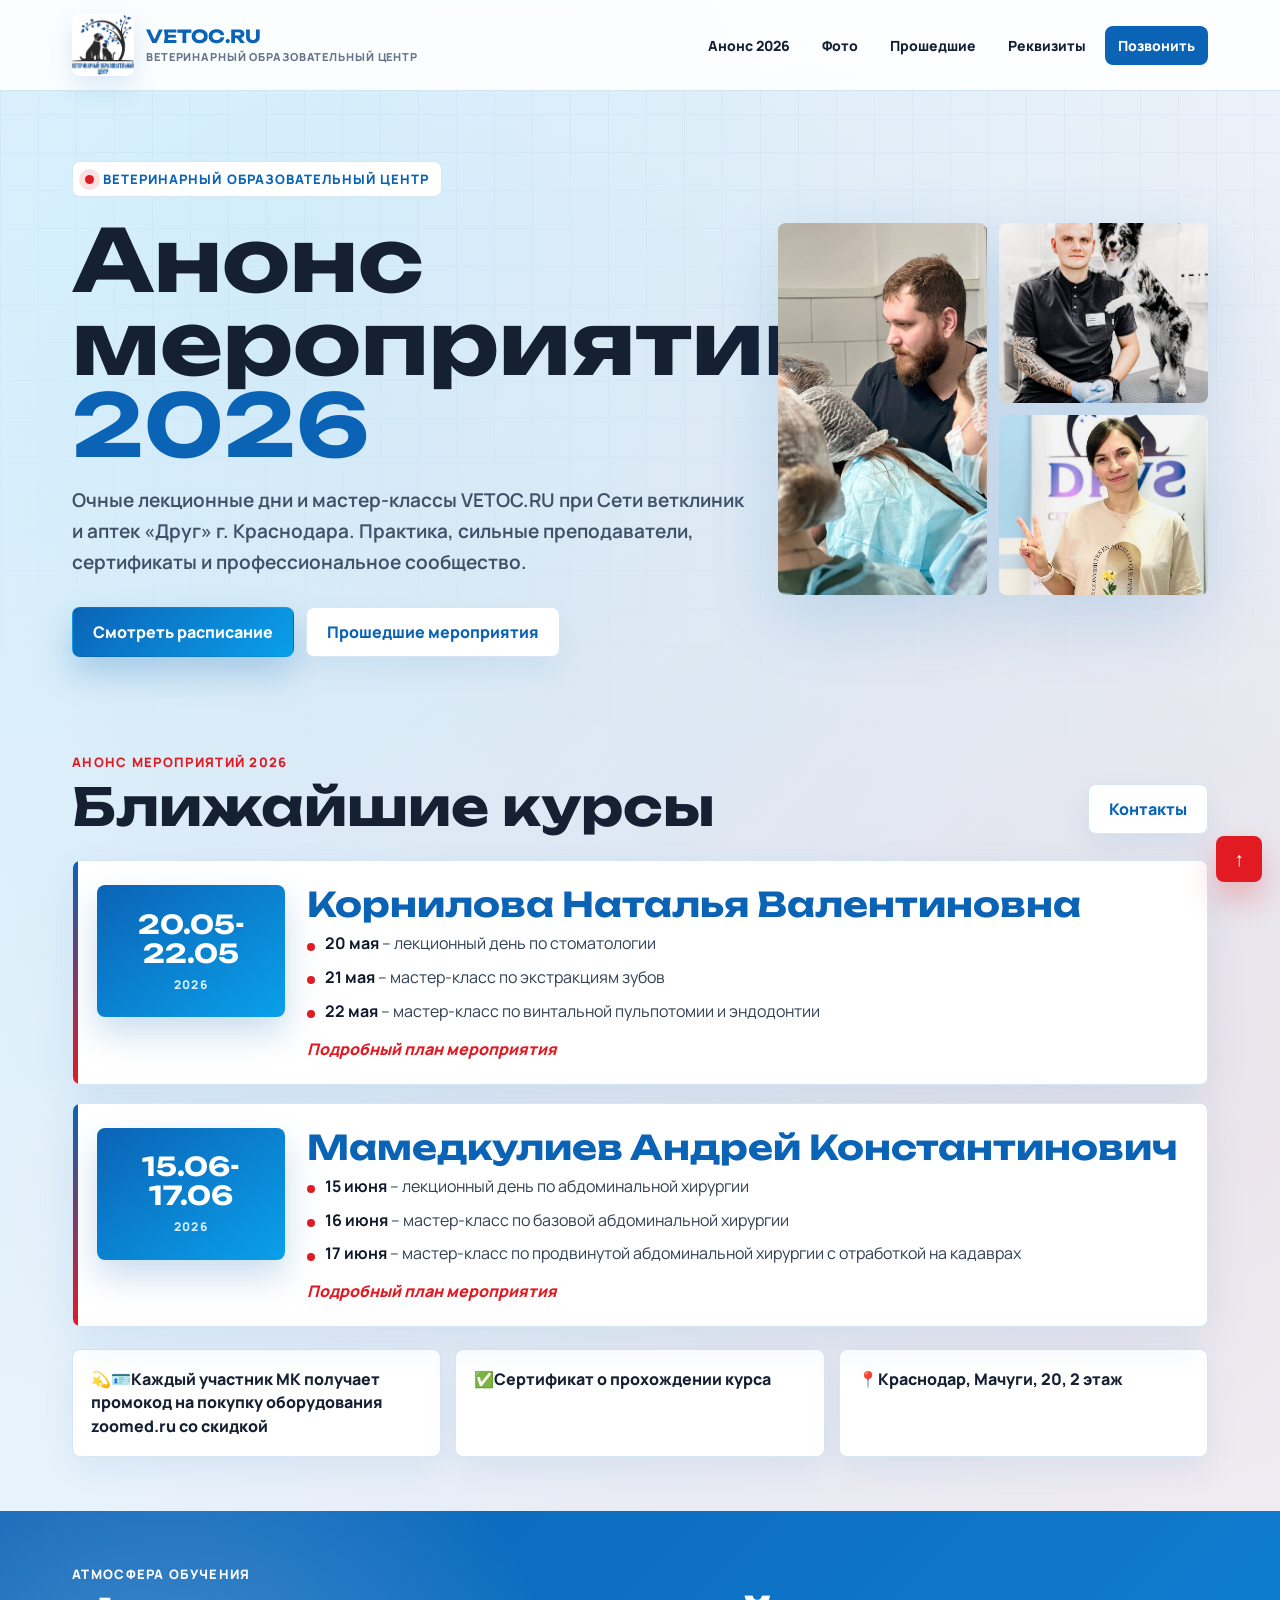
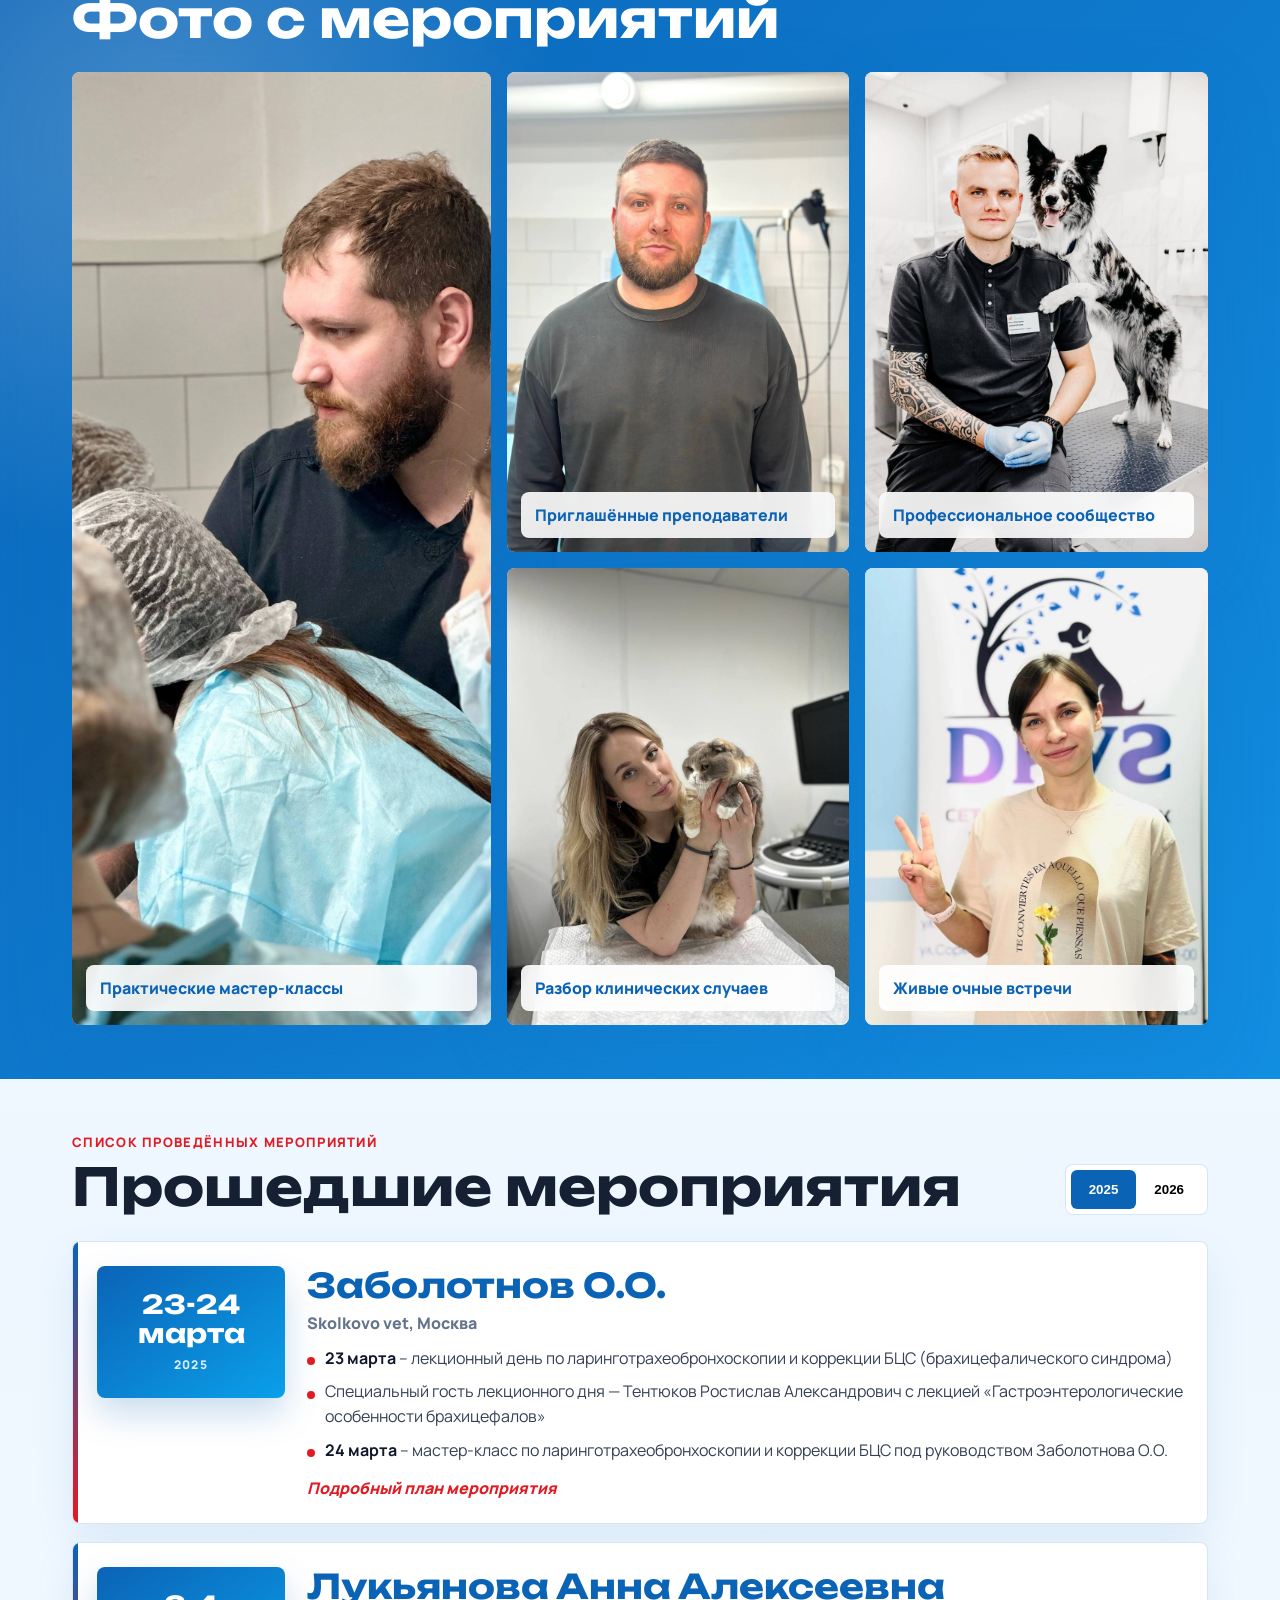
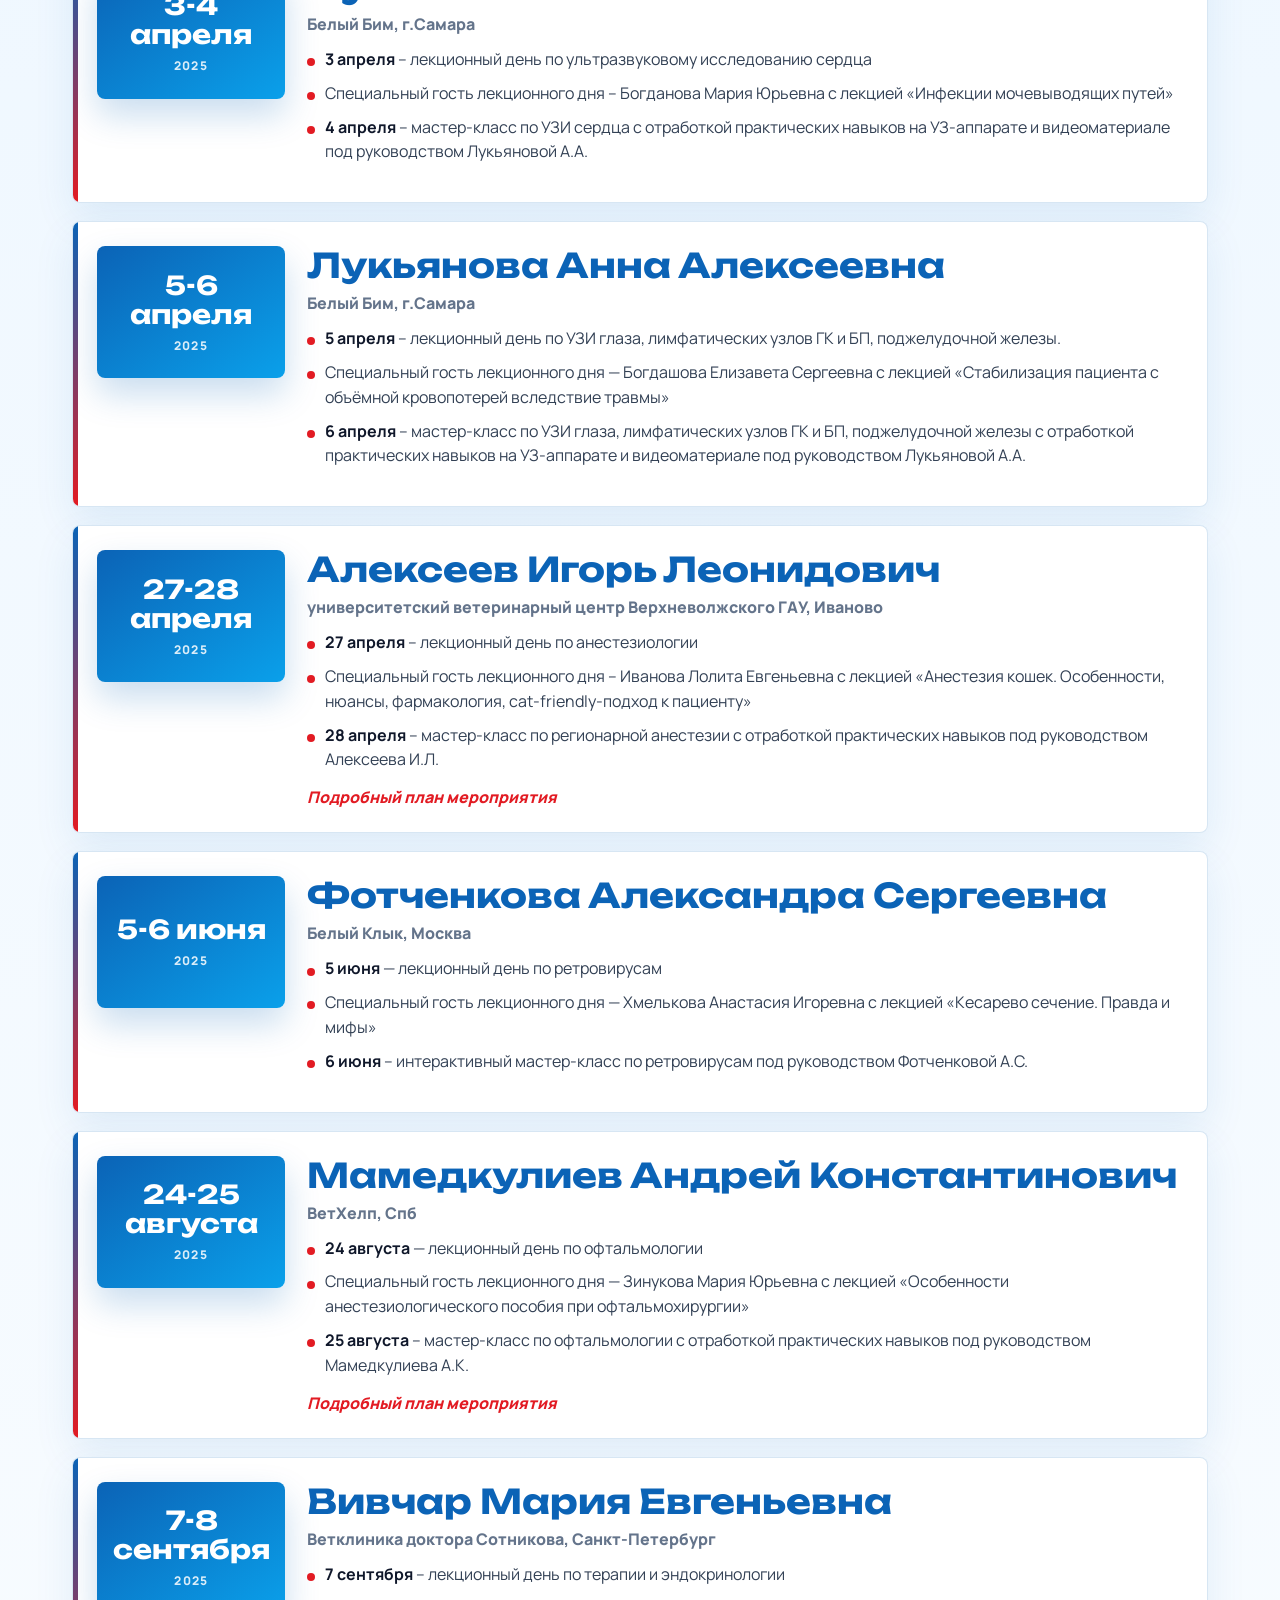
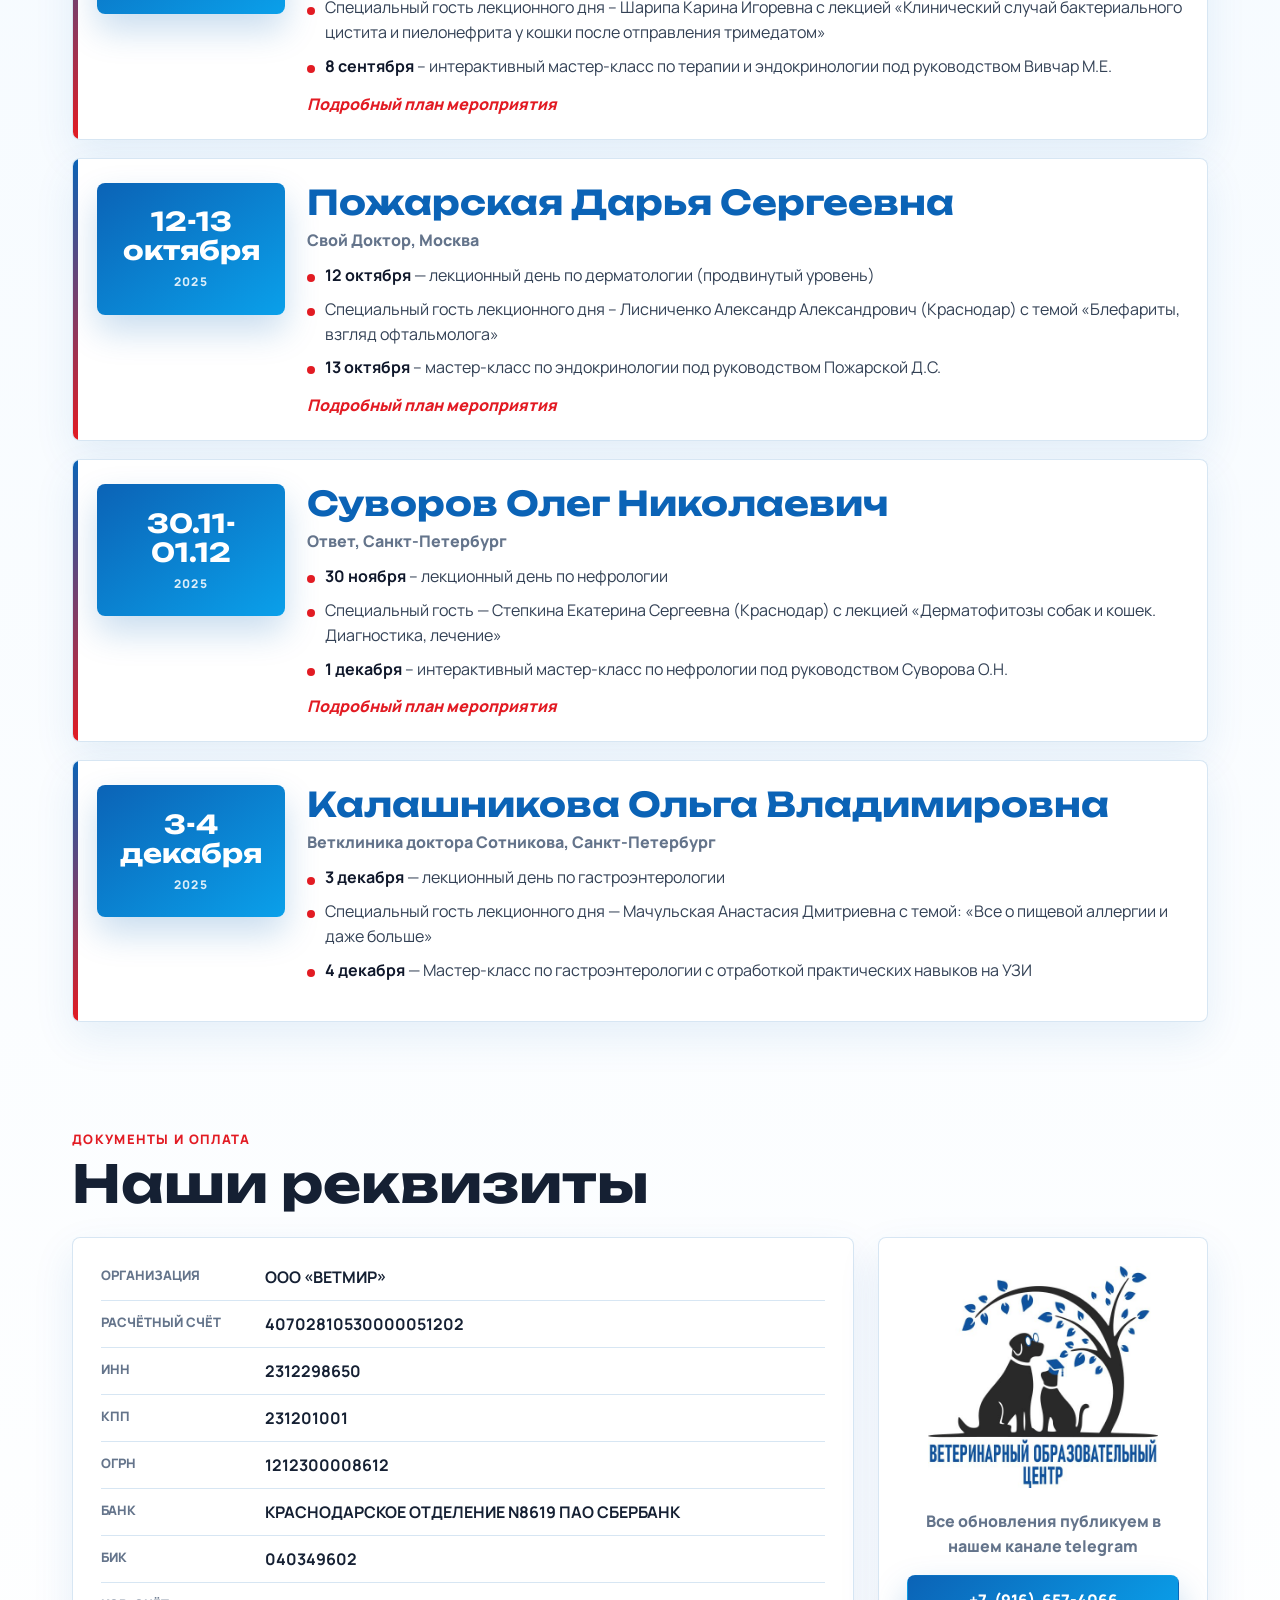
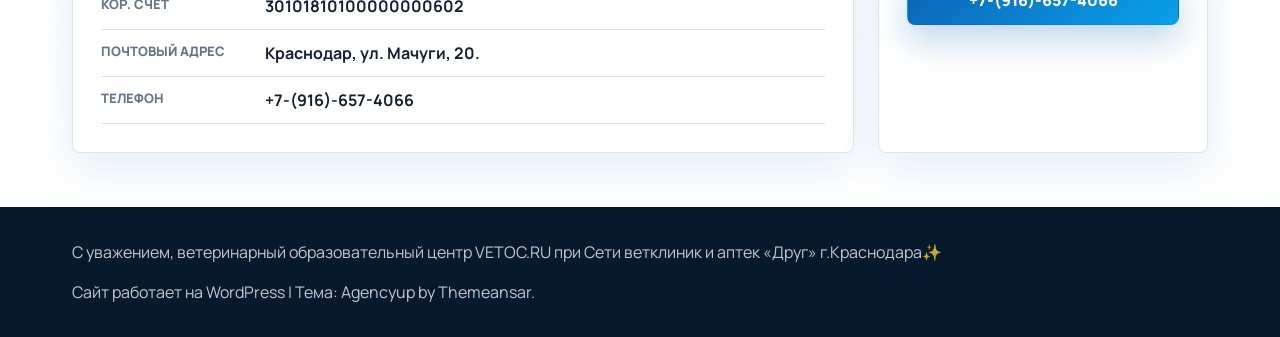
==== commit 4a3fcb4b: "Add files via upload" ====
--- a/index.html
+++ b/index.html
@@ -1,1009 +1,145 @@
-<!DOCTYPE html>
+<!doctype html>
 <html lang="ru">
 <head>
-<meta charset="UTF-8">
-<meta name="viewport" content="width=device-width, initial-scale=1.0">
-<title>Магазин — Доставка по Краснодару</title>
-<link rel="preconnect" href="https://fonts.googleapis.com">
-<link href="https://fonts.googleapis.com/css2?family=Unbounded:wght@400;700;900&family=Manrope:wght@400;500;600;700;800&display=swap" rel="stylesheet">
-<style>
-:root{
-  --bg:#f2f4ef;--surface:#fff;--ink:#111a13;--muted:#5a6b5e;
-  --line:#dce4d8;--green:#1d9e52;--gd:#116332;--gl:#e6f7ee;
-  --amber:#f5a623;--coral:#f0503a;--blue:#1a6ef5;
-  --sm:0 2px 8px rgba(17,26,19,.07);--md:0 8px 32px rgba(17,26,19,.11);--lg:0 20px 60px rgba(17,26,19,.15);
-  --r:14px;
-}
-*{box-sizing:border-box;margin:0;padding:0}
-html{scroll-behavior:smooth}
-body{background:var(--bg);color:var(--ink);font-family:'Manrope',sans-serif;min-width:320px;overflow-x:hidden}
-button,input,select{font:inherit;cursor:pointer}
-a{text-decoration:none;color:inherit}
-img{display:block;width:100%;height:100%;object-fit:cover}
-::-webkit-scrollbar{width:4px;height:4px}
-::-webkit-scrollbar-thumb{background:#ccd6c8;border-radius:3px}
-
-/* TOPBAR */
-.topbar{position:sticky;top:0;z-index:100;background:rgba(242,244,239,.94);backdrop-filter:blur(20px);border-bottom:1px solid var(--line);padding:0 clamp(12px,4vw,48px)}
-.topbar-inner{display:grid;grid-template-columns:auto 1fr auto auto auto;gap:12px;align-items:center;height:64px}
-.brand{display:flex;align-items:center;gap:10px;font-family:'Unbounded',sans-serif;font-weight:900;font-size:17px;white-space:nowrap}
-.brand-icon{width:36px;height:36px;background:var(--green);border-radius:9px;display:grid;place-items:center;color:#fff;font-size:20px;flex-shrink:0}
-.sw{position:relative;display:flex;align-items:center;width:100%}
-.sw svg{position:absolute;left:13px;color:var(--muted);pointer-events:none;width:17px;height:17px}
-.sw input{width:100%;padding:0 14px 0 40px;height:42px;border:1.5px solid var(--line);border-radius:10px;background:var(--surface);outline:none;font-size:14px;transition:border-color .2s}
-.sw input:focus{border-color:var(--green)}
-.nbtn{display:flex;align-items:center;gap:7px;padding:0 13px;height:42px;border:1.5px solid var(--line);border-radius:10px;background:var(--surface);font-weight:700;font-size:13px;white-space:nowrap;transition:all .2s}
-.nbtn:hover{border-color:var(--green);color:var(--green)}
-.cart-btn{display:flex;align-items:center;gap:9px;padding:0 16px;height:42px;background:var(--ink);color:#fff;border-radius:10px;border:none;font-weight:800;font-size:13px;transition:background .2s}
-.cart-btn:hover{background:var(--gd)}
-.cbadge{background:var(--green);min-width:22px;height:22px;border-radius:50%;display:grid;place-items:center;font-size:11px;font-weight:900;padding:0 4px}
-
-/* NAV TABS */
-.nav-tabs{display:flex;background:var(--surface);border-bottom:1px solid var(--line);padding:0 clamp(12px,4vw,48px);overflow-x:auto;scrollbar-width:none}
-.nav-tabs::-webkit-scrollbar{display:none}
-.ntab{flex:0 0 auto;padding:0 18px;height:46px;display:flex;align-items:center;gap:7px;font-weight:700;font-size:13px;border-bottom:2.5px solid transparent;color:var(--muted);transition:all .2s;cursor:pointer;white-space:nowrap;border-top:none;border-left:none;border-right:none;background:transparent}
-.ntab.active{color:var(--green);border-bottom-color:var(--green)}
-.ntab:hover{color:var(--ink)}
-
-/* HERO */
-.hero{position:relative;overflow:hidden;min-height:400px;display:grid;grid-template-columns:1fr 360px;margin:18px clamp(12px,4vw,48px);border-radius:20px;background:#0c1f12}
-.hero-bg{position:absolute;inset:0;background:url('https://images.unsplash.com/photo-1542838132-92c53300491e?auto=format&fit=crop&w=1800&q=80') center/cover;opacity:.32}
-.hero-gr{position:absolute;inset:0;background:linear-gradient(105deg,rgba(12,31,18,.96) 30%,rgba(12,31,18,.25))}
-.hero-ct{position:relative;z-index:2;padding:clamp(28px,5vw,52px);display:flex;flex-direction:column;justify-content:center}
-.htag{display:inline-flex;align-items:center;gap:8px;background:rgba(29,158,82,.22);border:1px solid rgba(29,158,82,.38);color:#6ee89b;padding:5px 13px;border-radius:999px;font-size:11px;font-weight:800;letter-spacing:.06em;text-transform:uppercase;width:fit-content;margin-bottom:18px}
-.htag-dot{width:7px;height:7px;border-radius:50%;background:#6ee89b;animation:pulse 1.6s ease-in-out infinite}
-@keyframes pulse{0%,100%{opacity:1;transform:scale(1)}50%{opacity:.4;transform:scale(.75)}}
-.hero h1{font-family:'Unbounded',sans-serif;font-size:clamp(34px,5.5vw,68px);line-height:.93;color:#fff;font-weight:900;letter-spacing:-.02em}
-.hero h1 em{color:var(--green);font-style:normal}
-.hero-sub{color:rgba(255,255,255,.68);font-size:16px;line-height:1.5;margin-top:16px;max-width:480px}
-.hero-acts{display:flex;gap:11px;margin-top:26px;flex-wrap:wrap}
-.btn-p{display:flex;align-items:center;gap:9px;padding:0 22px;height:50px;background:var(--green);color:#fff;border-radius:11px;border:none;font-weight:800;font-size:15px;box-shadow:0 10px 28px rgba(29,158,82,.32);transition:all .2s}
-.btn-p:hover{background:#16843f;transform:translateY(-1px)}
-.btn-g{display:flex;align-items:center;gap:9px;padding:0 20px;height:50px;background:rgba(255,255,255,.1);color:#fff;border-radius:11px;border:1px solid rgba(255,255,255,.22);font-weight:700;font-size:15px;transition:all .2s}
-.btn-g:hover{background:rgba(255,255,255,.18)}
-.hero-stats{display:flex;gap:26px;margin-top:28px}
-.stat{display:flex;flex-direction:column;gap:3px}
-.stat-n{font-family:'Unbounded',sans-serif;font-size:20px;font-weight:900;color:#fff}
-.stat-l{font-size:11px;color:rgba(255,255,255,.45);font-weight:600;text-transform:uppercase;letter-spacing:.05em}
-.hero-panel{position:relative;z-index:2;display:flex;flex-direction:column;justify-content:center;padding:28px 28px 28px 0}
-.dcard{background:rgba(255,255,255,.09);backdrop-filter:blur(20px);border:1px solid rgba(255,255,255,.18);border-radius:16px;padding:22px;color:#fff}
-.dcard h3{font-family:'Unbounded',sans-serif;font-size:12px;font-weight:700;margin-bottom:16px;color:rgba(255,255,255,.5);text-transform:uppercase;letter-spacing:.07em}
-.droute{display:flex;align-items:center;margin-bottom:18px}
-.rdot{width:14px;height:14px;border-radius:50%;border:3px solid #fff;background:var(--green);flex-shrink:0}
-.rdot.end{background:var(--amber)}
-.rline{flex:1;height:3px;background:linear-gradient(90deg,var(--green),var(--amber));margin:0 5px;border-radius:2px}
-.dinfo{display:grid;grid-template-columns:1fr 1fr;gap:9px}
-.dpill{background:rgba(255,255,255,.1);border-radius:9px;padding:11px 13px}
-.dpill strong{display:block;font-size:19px;font-weight:900;font-family:'Unbounded',sans-serif}
-.dpill span{font-size:10px;color:rgba(255,255,255,.55);text-transform:uppercase;letter-spacing:.04em;font-weight:700}
-.dpill.g strong{color:#6ee89b}
-
-/* SECTION */
-.sw2{padding:0 clamp(12px,4vw,48px)}
-.st{display:flex;align-items:center;justify-content:space-between;margin-bottom:18px;padding-top:32px}
-.st h2{font-family:'Unbounded',sans-serif;font-size:20px;font-weight:900}
-.st a{color:var(--green);font-size:13px;font-weight:700}
-
-/* PROMOS */
-.promo-scroll{display:flex;gap:14px;overflow-x:auto;padding-bottom:6px;scrollbar-width:none}
-.promo-scroll::-webkit-scrollbar{display:none}
-.pcard{flex:0 0 270px;border-radius:var(--r);overflow:hidden;cursor:pointer;transition:transform .25s;box-shadow:var(--sm)}
-.pcard:hover{transform:translateY(-3px);box-shadow:var(--md)}
-.pimg{height:148px;position:relative}
-.pimg img{width:100%;height:100%}
-.pov{position:absolute;inset:0;background:linear-gradient(180deg,transparent 35%,rgba(0,0,0,.68))}
-.pbadge{position:absolute;top:11px;left:11px;background:var(--coral);color:#fff;font-size:11px;font-weight:800;padding:3px 9px;border-radius:6px;text-transform:uppercase}
-.pbody{background:var(--surface);padding:14px;border:1px solid var(--line);border-top:none;border-radius:0 0 var(--r) var(--r)}
-.pbody h3{font-size:15px;font-weight:800;margin-bottom:5px}
-.pbody p{font-size:12px;color:var(--muted);line-height:1.4}
-.ptimer{display:flex;align-items:center;gap:5px;margin-top:9px;font-size:11px;font-weight:700;color:var(--coral)}
-
-/* CATEGORIES */
-.cats{display:flex;gap:9px;overflow-x:auto;padding:4px 0 6px;scrollbar-width:none}
-.cats::-webkit-scrollbar{display:none}
-.cpill{flex:0 0 auto;padding:0 16px;height:38px;border-radius:999px;border:1.5px solid var(--line);background:var(--surface);font-weight:700;font-size:13px;transition:all .2s;display:flex;align-items:center;gap:7px;white-space:nowrap}
-.cpill:hover,.cpill.active{background:var(--ink);color:#fff;border-color:var(--ink)}
-
-/* TRENDING TAGS */
-.trend-tags{display:flex;gap:8px;flex-wrap:wrap;margin-bottom:16px}
-.ttag{padding:5px 13px;border-radius:999px;background:var(--gl);color:var(--gd);font-size:12px;font-weight:700;cursor:pointer;transition:all .2s;border:none}
-.ttag:hover{background:var(--green);color:#fff}
-
-/* MAIN LAYOUT */
-.ml{display:grid;grid-template-columns:1fr 356px;gap:18px;padding:0 clamp(12px,4vw,48px) 60px;align-items:start}
-
-/* STORE */
-.sp{min-width:0}
-.rbar{display:flex;align-items:center;justify-content:space-between;margin-bottom:14px}
-.rbar span{font-size:13px;color:var(--muted);font-weight:600}
-.srt{border:1.5px solid var(--line);border-radius:8px;padding:5px 11px;font-size:13px;background:var(--surface);font-weight:600;outline:none}
-.pgrid{display:grid;grid-template-columns:repeat(3,1fr);gap:13px}
-
-/* PRODUCT CARD */
-.pc{background:var(--surface);border:1px solid var(--line);border-radius:var(--r);overflow:hidden;transition:all .25s;display:grid;grid-template-rows:155px 1fr auto}
-.pc:hover{box-shadow:var(--md);transform:translateY(-3px)}
-.pim{height:155px;position:relative;background:#eaf2ea;overflow:hidden}
-.pim img{width:100%;height:100%;transition:transform .4s}
-.pc:hover .pim img{transform:scale(1.04)}
-.pdiscount{position:absolute;top:9px;left:9px;background:var(--coral);color:#fff;font-size:10px;font-weight:800;padding:3px 8px;border-radius:6px}
-.pfav{position:absolute;top:9px;right:9px;width:30px;height:30px;background:rgba(255,255,255,.9);border-radius:50%;display:grid;place-items:center;border:none;font-size:14px;transition:all .2s;opacity:0}
-.pc:hover .pfav{opacity:1}
-.pfav.on{opacity:1;background:var(--coral);color:#fff}
-.pbadge-new{position:absolute;bottom:9px;left:9px;background:var(--blue);color:#fff;font-size:10px;font-weight:800;padding:3px 8px;border-radius:6px}
-
-/* WEIGHT SELECT */
-.pweight{position:absolute;bottom:9px;right:9px}
-.pweight select{background:rgba(255,255,255,.9);border:none;border-radius:7px;padding:3px 8px;font-size:11px;font-weight:700;outline:none}
-
-.pb{padding:11px 12px 0}
-.pn{font-size:14px;font-weight:800;line-height:1.2;margin-bottom:4px}
-.pm{font-size:11px;color:var(--muted);margin-bottom:4px}
-.prating{font-size:11px;color:var(--amber);font-weight:700}
-.pf{display:flex;align-items:center;justify-content:space-between;padding:0 12px 11px;margin-top:6px}
-.pp{font-size:17px;font-weight:900}
-.op{font-size:11px;color:var(--muted);text-decoration:line-through;display:block}
-
-/* ADD BUTTON with qty control inline */
-.add-wrap{display:flex;align-items:center}
-.abtn{width:36px;height:36px;background:var(--green);color:#fff;border:none;border-radius:9px;font-size:20px;display:grid;place-items:center;transition:all .2s;flex-shrink:0}
-.abtn:hover{background:var(--gd);transform:scale(1.08)}
-.iqty{display:none;align-items:center;border:1.5px solid var(--line);border-radius:9px;overflow:hidden}
-.iqty.show{display:flex}
-.iqty button{width:30px;height:36px;border:none;background:transparent;font-size:15px;font-weight:800;transition:background .15s}
-.iqty button:hover{background:var(--bg)}
-.iqty span{width:24px;text-align:center;font-size:13px;font-weight:800}
-
-/* BUNDLE BANNER */
-.bundle-banner{background:linear-gradient(135deg,#0c1f12,#1a3a22);border-radius:16px;padding:22px 26px;display:flex;align-items:center;justify-content:space-between;gap:18px;margin-bottom:18px;overflow:hidden;position:relative}
-.bundle-banner::after{content:"🍜";position:absolute;right:80px;bottom:-10px;font-size:64px;opacity:.15}
-.bundle-text h3{font-family:'Unbounded',sans-serif;font-size:16px;color:#fff;font-weight:900;margin-bottom:6px}
-.bundle-text p{font-size:13px;color:rgba(255,255,255,.6)}
-.bundle-btn{flex-shrink:0;padding:0 18px;height:42px;background:var(--green);color:#fff;border:none;border-radius:9px;font-weight:800;font-size:13px;white-space:nowrap;transition:all .2s}
-.bundle-btn:hover{background:#16843f}
-
-/* RECENTLY VIEWED */
-.rv-scroll{display:flex;gap:12px;overflow-x:auto;padding-bottom:4px;scrollbar-width:none}
-.rv-scroll::-webkit-scrollbar{display:none}
-.rvcard{flex:0 0 130px;border-radius:11px;overflow:hidden;border:1px solid var(--line);background:var(--surface);cursor:pointer;transition:all .2s}
-.rvcard:hover{box-shadow:var(--md);transform:translateY(-2px)}
-.rvcard img{height:90px}
-.rvcard-body{padding:8px}
-.rvcard-name{font-size:12px;font-weight:700;margin-bottom:3px;line-height:1.2}
-.rvcard-price{font-size:13px;font-weight:900;color:var(--green)}
-
-/* CART */
-.cpanel{position:sticky;top:80px;background:var(--surface);border:1px solid var(--line);border-radius:16px;overflow:hidden;box-shadow:var(--md)}
-.ch{padding:16px 18px 12px;border-bottom:1px solid var(--line);display:flex;align-items:center;justify-content:space-between}
-.ch h3{font-family:'Unbounded',sans-serif;font-size:17px;font-weight:900}
-.clrbtn{font-size:12px;font-weight:700;color:var(--coral);background:none;border:none;padding:0}
-.cb{padding:14px 18px;max-height:320px;overflow-y:auto}
-.cempty{color:var(--muted);font-size:13px;line-height:1.5;text-align:center;padding:20px 0}
-.cempty svg{width:44px;height:44px;opacity:.25;margin:0 auto 10px;display:block}
-.ci{display:grid;grid-template-columns:1fr auto;gap:10px;align-items:center;padding:9px 0;border-bottom:1px solid var(--line)}
-.ci:last-child{border-bottom:none}
-.cin{font-size:13px;font-weight:700;margin-bottom:2px}
-.cip{font-size:12px;color:var(--muted)}
-.qc{display:flex;align-items:center;border:1.5px solid var(--line);border-radius:9px;overflow:hidden}
-.qc button{width:28px;height:28px;border:none;background:transparent;font-size:14px;font-weight:800;transition:background .15s;display:grid;place-items:center}
-.qc button:hover{background:var(--bg)}
-.qc span{width:26px;text-align:center;font-size:13px;font-weight:800}
-
-/* PROMO CODE */
-.promo-row{display:flex;gap:8px;margin:12px 0}
-.promo-row input{flex:1;border:1.5px solid var(--line);border-radius:9px;padding:0 12px;height:38px;outline:none;font-size:13px;font-weight:600;transition:border-color .2s}
-.promo-row input:focus{border-color:var(--green)}
-.promo-row button{padding:0 14px;height:38px;background:var(--ink);color:#fff;border:none;border-radius:9px;font-weight:700;font-size:13px;transition:background .2s}
-.promo-row button:hover{background:var(--gd)}
-.promo-ok{font-size:12px;font-weight:700;color:var(--green);margin-bottom:4px;display:none}
-
-.cf{padding:14px 18px;border-top:1px solid var(--line)}
-.fdbar{background:var(--gl);border-radius:8px;padding:9px 12px;margin-bottom:12px;font-size:12px;color:var(--gd);font-weight:700;display:flex;align-items:center;gap:7px}
-.fdprog{height:3px;background:#c3e8d4;border-radius:2px;margin-top:5px;overflow:hidden}
-.fdfill{height:100%;background:var(--green);border-radius:2px;transition:width .4s ease}
-.crow{display:flex;justify-content:space-between;margin-bottom:7px;font-size:13px;color:var(--muted)}
-.ctot{display:flex;justify-content:space-between;font-size:17px;font-weight:900;margin:10px 0 14px}
-.cobtn{width:100%;height:50px;background:var(--green);color:#fff;border:none;border-radius:11px;font-weight:800;font-size:15px;box-shadow:0 8px 24px rgba(29,158,82,.28);transition:all .2s}
-.cobtn:hover{background:var(--gd)}
-.cobtn:disabled{background:#ccc;box-shadow:none;cursor:not-allowed}
-.pay-icons{display:flex;gap:8px;justify-content:center;margin-top:12px;opacity:.5}
-.pay-icon{font-size:20px}
-
-/* AI */
-.ai-sec{padding:0 clamp(12px,4vw,48px) 18px}
-.ai2{background:linear-gradient(135deg,#0c1f12 0%,#1a3a22 100%);border-radius:20px;padding:28px;display:grid;grid-template-columns:1fr 360px;gap:24px;align-items:center}
-.ai2 h2{font-family:'Unbounded',sans-serif;font-size:24px;font-weight:900;color:#fff;line-height:1.1;margin-bottom:11px}
-.ai2 p{color:rgba(255,255,255,.58);font-size:14px;line-height:1.5}
-.aichat{background:rgba(255,255,255,.06);border:1px solid rgba(255,255,255,.1);border-radius:13px;overflow:hidden}
-.clog{padding:14px;min-height:150px;max-height:200px;overflow-y:auto;display:flex;flex-direction:column;gap:9px;scrollbar-width:thin}
-.msg{padding:9px 13px;border-radius:9px;font-size:13px;line-height:1.45;max-width:92%}
-.msg.ai{background:rgba(29,158,82,.18);color:#a8f5c6;align-self:flex-start}
-.msg.user{background:rgba(255,255,255,.13);color:#fff;align-self:flex-end}
-.cir{display:grid;grid-template-columns:1fr 42px;gap:7px;padding:11px 14px;border-top:1px solid rgba(255,255,255,.08)}
-.cir input{background:rgba(255,255,255,.07);border:1px solid rgba(255,255,255,.13);border-radius:8px;padding:0 11px;height:38px;color:#fff;outline:none;font-size:13px}
-.cir input::placeholder{color:rgba(255,255,255,.3)}
-.csend{width:42px;height:38px;background:var(--green);border:none;border-radius:8px;color:#fff;display:grid;place-items:center;transition:background .2s}
-.csend:hover{background:var(--gd)}
-.qchips{display:flex;gap:7px;flex-wrap:wrap;margin-top:11px}
-.chip{padding:0 12px;height:32px;border-radius:999px;border:1px solid rgba(255,255,255,.18);background:rgba(255,255,255,.07);color:rgba(255,255,255,.75);font-size:11px;font-weight:700;transition:all .2s;cursor:pointer}
-.chip:hover{background:rgba(29,158,82,.22);border-color:var(--green);color:#6ee89b}
-
-/* MAP */
-.map-sec{padding:0 clamp(12px,4vw,48px) 36px}
-.mcard{background:var(--surface);border:1px solid var(--line);border-radius:20px;overflow:hidden;box-shadow:var(--md)}
-.mhdr{padding:22px 26px 18px;display:flex;align-items:center;justify-content:space-between;border-bottom:1px solid var(--line)}
-.mhdr h2{font-family:'Unbounded',sans-serif;font-size:19px;font-weight:900}
-.mlayout{display:grid;grid-template-columns:250px 1fr}
-.mside{padding:18px;border-right:1px solid var(--line)}
-.zi{display:flex;align-items:center;gap:11px;padding:11px;border-radius:9px;cursor:pointer;transition:background .2s;margin-bottom:3px}
-.zi:hover,.zi.active{background:var(--gl)}
-.zdot{width:11px;height:11px;border-radius:50%;flex-shrink:0}
-.zinfo{flex:1}
-.zname{font-size:13px;font-weight:700;margin-bottom:1px}
-.ztime{font-size:11px;color:var(--muted)}
-.zprice{font-size:12px;font-weight:800;color:var(--green)}
-#mapC{min-height:380px;position:relative;background:#e8ede5;overflow:hidden}
-.minfo{position:absolute;top:14px;right:14px;background:rgba(255,255,255,.96);backdrop-filter:blur(12px);border-radius:11px;padding:12px 16px;box-shadow:var(--md);font-size:13px;z-index:5}
-.minfo strong{display:block;font-size:14px;font-weight:800;margin-bottom:3px}
-.madr{position:absolute;bottom:14px;left:50%;transform:translateX(-50%);background:var(--ink);color:#fff;border-radius:9px;padding:11px 18px;font-size:13px;font-weight:700;display:flex;align-items:center;gap:9px;white-space:nowrap;box-shadow:var(--lg)}
-
-/* TOAST */
-.toast{position:fixed;bottom:22px;right:22px;z-index:999;background:var(--ink);color:#fff;padding:13px 18px;border-radius:11px;font-size:14px;font-weight:700;transform:translateY(18px);opacity:0;pointer-events:none;transition:all .25s;max-width:310px;box-shadow:var(--lg);display:flex;align-items:center;gap:10px}
-.toast.show{transform:translateY(0);opacity:1}
-
-/* MODAL CART (mobile) */
-.cart-modal-bg{display:none;position:fixed;inset:0;z-index:200;background:rgba(0,0,0,.4);backdrop-filter:blur(4px)}
-.cart-modal-bg.open{display:block}
-.cart-modal{position:fixed;bottom:0;left:0;right:0;z-index:201;background:var(--surface);border-radius:20px 20px 0 0;max-height:85vh;overflow-y:auto;transform:translateY(100%);transition:transform .35s cubic-bezier(.32,.72,0,1)}
-.cart-modal-bg.open .cart-modal{transform:translateY(0)}
-.cm-handle{width:40px;height:4px;background:var(--line);border-radius:2px;margin:12px auto 0}
-
-/* BOTTOM NAV */
-.bnav{display:none;position:fixed;bottom:0;left:0;right:0;z-index:90;background:var(--surface);border-top:1px solid var(--line);padding:6px 0 env(safe-area-inset-bottom)}
-.bni{display:grid;grid-template-columns:repeat(5,1fr)}
-.bnb{display:flex;flex-direction:column;align-items:center;gap:3px;padding:5px 0;border:none;background:transparent;font-size:10px;font-weight:700;color:var(--muted);transition:color .2s;cursor:pointer}
-.bnb.active,.bnb:hover{color:var(--green)}
-.bnb svg{width:21px;height:21px}
-
-/* SCROLL ANIM */
-.fu{opacity:0;transform:translateY(22px);transition:opacity .5s ease,transform .5s ease}
-.fu.vis{opacity:1;transform:translateY(0)}
-
-/* SKELETON */
-.skel{background:linear-gradient(90deg,#e8ede5 25%,#f2f4ef 50%,#e8ede5 75%);background-size:200% 100%;animation:shimmer 1.4s infinite;border-radius:9px}
-@keyframes shimmer{0%{background-position:200% 0}100%{background-position:-200% 0}}
-
-/* RESPONSIVE */
-@media(max-width:1060px){
-  .ml{grid-template-columns:1fr}
-  .cpanel{position:static}
-  .pgrid{grid-template-columns:repeat(3,1fr)}
-  .hero{grid-template-columns:1fr}
-  .hero-panel{display:none}
-  .ai2{grid-template-columns:1fr}
-  .mlayout{grid-template-columns:1fr}
-  .mside{border-right:none;border-bottom:1px solid var(--line);display:flex;gap:10px;overflow-x:auto;scrollbar-width:none}
-}
-@media(max-width:700px){
-  .topbar-inner{grid-template-columns:auto 1fr auto}
-  .nbtn{display:none}
-  .pgrid{grid-template-columns:repeat(2,1fr)}
-  .bnav{display:block}
-  body{padding-bottom:68px}
-  .hero h1{font-size:36px}
-}
-@media(max-width:460px){
-  .pgrid{grid-template-columns:repeat(2,1fr)}
-  .hero-acts{flex-direction:column}
-}
-</style>
+  <meta charset="utf-8">
+  <meta name="viewport" content="width=device-width, initial-scale=1">
+  <title>VETOC.RU — Ветеринарный образовательный центр</title>
+  <link rel="preconnect" href="https://fonts.googleapis.com">
+  <link rel="preconnect" href="https://fonts.gstatic.com" crossorigin>
+  <link href="https://fonts.googleapis.com/css2?family=Manrope:wght@400;500;600;700;800;900&family=Unbounded:wght@600;700;800&display=swap" rel="stylesheet">
+  <style>
+    :root{
+      --blue:#0b63b6;--cyan:#0aa0ea;--red:#e21b23;--ink:#152033;--muted:#64748b;
+      --bg:#f4f8fd;--card:#fff;--line:rgba(11,99,182,.16);--shadow:0 22px 70px rgba(11,99,182,.16);
+      --r:8px;
+    }
+    *{box-sizing:border-box} html{scroll-behavior:smooth}
+    body{margin:0;font-family:Manrope,Arial,sans-serif;color:var(--ink);background:
+      radial-gradient(circle at 18% 4%,rgba(10,160,234,.18),transparent 28%),
+      radial-gradient(circle at 92% 16%,rgba(226,27,35,.09),transparent 24%),
+      linear-gradient(180deg,#fff 0,#eef7ff 42%,#fff 100%);}
+    body:before{content:"";position:fixed;inset:0;z-index:-1;background-image:linear-gradient(rgba(11,99,182,.045) 1px,transparent 1px),linear-gradient(90deg,rgba(11,99,182,.045) 1px,transparent 1px);background-size:38px 38px;mask-image:linear-gradient(#000,transparent 86%)}
+    a{color:inherit}.wrap{max-width:1180px;margin:auto;padding:0 22px}
+    .nav{position:sticky;top:0;z-index:20;background:rgba(255,255,255,.88);backdrop-filter:blur(18px);border-bottom:1px solid var(--line)}
+    .nav-in{max-width:1180px;margin:auto;padding:14px 22px;display:flex;align-items:center;justify-content:space-between;gap:22px}
+    .brand{display:flex;align-items:center;gap:12px;text-decoration:none}.brand img{width:62px;height:62px;object-fit:contain;border-radius:var(--r);background:#fff;box-shadow:0 10px 26px rgba(11,99,182,.14)}
+    .brand b{display:block;font-family:Unbounded,sans-serif;color:var(--blue);font-size:18px;line-height:1}.brand span span{display:block;margin-top:4px;font-size:11px;font-weight:900;letter-spacing:.08em;text-transform:uppercase;color:var(--muted)}
+    .links{display:flex;gap:6px;flex-wrap:wrap;justify-content:flex-end}.links a{text-decoration:none;font-weight:900;font-size:14px;padding:10px 13px;border-radius:var(--r);transition:.2s}.links a:hover{background:#e1f2ff;color:var(--blue);transform:translateY(-1px)}.links .call{background:var(--blue);color:#fff}
+    .hero{max-width:1180px;margin:auto;padding:70px 22px 42px;display:grid;grid-template-columns:minmax(0,1fr) 430px;gap:34px;align-items:center}
+    .chip{display:inline-flex;gap:9px;align-items:center;padding:8px 12px;border:1px solid var(--line);border-radius:var(--r);background:#fff;color:var(--blue);font-weight:900;font-size:13px;letter-spacing:.08em;text-transform:uppercase}.chip:before{content:"";width:9px;height:9px;border-radius:50%;background:var(--red);box-shadow:0 0 0 6px rgba(226,27,35,.13)}
+    h1{font-family:Unbounded,sans-serif;font-size:clamp(38px,7vw,86px);line-height:.96;letter-spacing:0;margin:22px 0 18px}h1 span{display:block;color:var(--blue)}
+    .lead{max-width:760px;margin:0;color:#40516a;font-size:19px;line-height:1.65;font-weight:650}
+    .actions{display:flex;gap:12px;flex-wrap:wrap;margin-top:28px}.btn{display:inline-flex;align-items:center;justify-content:center;min-height:50px;padding:0 20px;border-radius:var(--r);text-decoration:none;font-weight:900;border:1px solid transparent;transition:.2s}.btn:hover{transform:translateY(-2px)}.btn.primary{background:linear-gradient(135deg,var(--blue),var(--cyan));color:#fff;box-shadow:0 16px 34px rgba(11,99,182,.26)}.btn.light{background:#fff;color:var(--blue);border-color:var(--line);box-shadow:0 12px 28px rgba(11,99,182,.08)}
+    .hero-photos{display:grid;grid-template-columns:1fr 1fr;grid-template-rows:180px 180px;gap:12px}.hero-photos img{width:100%;height:100%;object-fit:cover;border-radius:var(--r);box-shadow:var(--shadow)}.hero-photos img:first-child{grid-row:1/3}
+    section{padding:54px 0}.head{display:flex;align-items:end;justify-content:space-between;gap:20px;margin-bottom:26px}.kicker{margin:0 0 9px;color:var(--red);font-size:13px;font-weight:900;letter-spacing:.1em;text-transform:uppercase}.title{margin:0;font-family:Unbounded,sans-serif;font-size:clamp(28px,4.6vw,52px);line-height:1.05}
+    .events{display:grid;gap:18px}.event{position:relative;display:grid;grid-template-columns:188px 1fr;gap:22px;padding:24px;background:#fff;border:1px solid var(--line);border-radius:var(--r);box-shadow:0 16px 42px rgba(11,99,182,.09);overflow:hidden;animation:rise .55s ease both}.event:before{content:"";position:absolute;inset:0 auto 0 0;width:5px;background:linear-gradient(var(--blue),var(--red))}
+    .date{align-self:start;min-height:132px;display:grid;place-items:center;text-align:center;padding:16px;border-radius:var(--r);background:linear-gradient(145deg,var(--blue),var(--cyan));color:#fff;box-shadow:0 16px 34px rgba(11,99,182,.22)}.date b{font-family:Unbounded,sans-serif;font-size:26px;line-height:1.1}.date span{display:block;margin-top:8px;font-weight:900;font-size:12px;letter-spacing:.12em;text-transform:uppercase;opacity:.85}
+    .event h3{font-family:Unbounded,sans-serif;color:var(--blue);font-size:clamp(22px,3vw,34px);line-height:1.12;margin:0 0 8px}.meta{margin:0 0 12px;color:var(--muted);font-weight:850}.agenda{display:grid;gap:9px;margin:0 0 14px;padding:0;list-style:none}.agenda li{position:relative;padding-left:18px;color:#334155;line-height:1.55}.agenda li:before{content:"";position:absolute;left:0;top:.7em;width:8px;height:8px;border-radius:50%;background:var(--red)}.agenda b{color:#0f172a}.detail{color:var(--red);font-weight:900;font-style:italic;text-decoration:none}.detail:hover{text-decoration:underline}
+    .notes{display:grid;grid-template-columns:repeat(3,1fr);gap:14px;margin-top:22px}.note{padding:18px;background:#fff;border:1px solid var(--line);border-radius:var(--r);font-weight:850;line-height:1.45;box-shadow:0 12px 32px rgba(11,99,182,.08)}
+    .blue{background:linear-gradient(135deg,#0b63b6,#128ee1);color:#fff;position:relative;overflow:hidden}.blue:before{content:"";position:absolute;inset:0;background:radial-gradient(circle at 12% 20%,rgba(255,255,255,.24),transparent 28%);pointer-events:none}.blue .wrap{position:relative}.blue .kicker,.blue .title{color:#fff}.blue .event{color:var(--ink)}
+    .photo-grid{display:grid;grid-template-columns:1.1fr .9fr .9fr;gap:16px}.photo-card{position:relative;min-height:300px;border-radius:var(--r);overflow:hidden;box-shadow:var(--shadow);background:#dbeafe}.photo-card.tall{grid-row:span 2}.photo-card img{width:100%;height:100%;object-fit:cover;display:block}.photo-card .cap{position:absolute;left:14px;right:14px;bottom:14px;padding:12px 14px;border-radius:var(--r);background:rgba(255,255,255,.9);backdrop-filter:blur(10px);font-weight:900;color:var(--blue)}
+    .tabs{display:inline-flex;padding:5px;background:#fff;border:1px solid var(--line);border-radius:var(--r)}.tab{border:0;background:transparent;padding:12px 18px;border-radius:6px;font-weight:900;cursor:pointer}.tab.active{background:var(--blue);color:#fff}.archive{display:none}.archive.active{display:grid}
+    .req{display:grid;grid-template-columns:1fr 330px;gap:24px}.card{padding:28px;background:#fff;border:1px solid var(--line);border-radius:var(--r);box-shadow:0 16px 42px rgba(11,99,182,.1)}.req-list{display:grid;gap:12px;margin:0;padding:0;list-style:none}.req-list li{display:grid;grid-template-columns:150px 1fr;gap:14px;padding-bottom:12px;border-bottom:1px solid var(--line)}.req-list span{font-size:13px;font-weight:900;text-transform:uppercase;color:var(--muted)}.req-list b{overflow-wrap:anywhere}.logo-card{text-align:center}.logo-card img{max-width:230px;width:100%;border-radius:var(--r);margin-bottom:16px}
+    footer{padding:34px 22px;background:#07192d;color:rgba(255,255,255,.76)}footer .wrap{display:flex;justify-content:space-between;gap:18px;flex-wrap:wrap}.top{position:fixed;right:18px;bottom:18px;width:46px;height:46px;border:0;border-radius:var(--r);background:var(--red);color:#fff;font-size:20px;font-weight:900;box-shadow:0 16px 32px rgba(226,27,35,.28);cursor:pointer}
+    @keyframes rise{from{opacity:0;transform:translateY(16px)}to{opacity:1;transform:none}}
+    @media(max-width:900px){.nav-in{flex-direction:column;align-items:flex-start}.links{justify-content:flex-start}.hero{grid-template-columns:1fr;padding-top:42px}.event{grid-template-columns:1fr}.date{text-align:left;justify-items:start;min-height:auto}.notes,.photo-grid{grid-template-columns:1fr}.req{grid-template-columns:1fr}.photo-card,.photo-card.tall{min-height:260px;grid-row:auto}}
+    @media(max-width:560px){.links{display:grid;grid-template-columns:1fr 1fr;width:100%}.links a{text-align:center;font-size:13px;padding:10px 8px}.links .call{grid-column:1/-1}.brand b{font-size:15px}.hero-photos{grid-template-rows:170px 170px}.actions .btn{width:100%}.event,.card{padding:20px}.req-list li{grid-template-columns:1fr;gap:4px}}
+  </style>
 </head>
 <body>
+  <header class="nav">
+    <div class="nav-in">
+      <a class="brand" href="#top"><img src="assets/vetoc-logo.jpg" alt="VETOC"><span><b>VETOC.RU</b><span>Ветеринарный образовательный центр</span></span></a>
+      <nav class="links">
+        <a href="#announcements">Анонс 2026</a>
+        <a href="#photos">Фото</a>
+        <a href="#archive">Прошедшие</a>
+        <a href="#requisites">Реквизиты</a>
+        <a class="call" href="tel:+79166574066">Позвонить</a>
+      </nav>
+    </div>
+  </header>
 
-<!-- TOPBAR -->
-<header class="topbar">
-  <div class="topbar-inner">
-    <a class="brand" href="#">
-      <div class="brand-icon">🛒</div>
-      <span>Магазин</span>
-    </a>
-    <div class="sw">
-      <svg viewBox="0 0 24 24" fill="none" stroke="currentColor" stroke-width="2"><circle cx="11" cy="11" r="8"/><path d="m21 21-4.35-4.35"/></svg>
-      <input id="searchInput" type="text" placeholder="Найти продукты, готовую еду, напитки…">
-    </div>
-    <button class="nbtn" id="deliveryBtn">
-      <svg width="15" height="15" viewBox="0 0 24 24" fill="none" stroke="currentColor" stroke-width="2"><path d="M12 2C8.13 2 5 5.13 5 9c0 5.25 7 13 7 13s7-7.75 7-13c0-3.87-3.13-7-7-7z"/><circle cx="12" cy="9" r="2.5"/></svg>
-      Краснодар, Центр
-    </button>
-    <button class="nbtn" id="openAiBtn">✨ AI-помощник</button>
-    <button class="cart-btn" id="cartToggle">
-      <svg width="15" height="15" viewBox="0 0 24 24" fill="none" stroke="currentColor" stroke-width="2"><path d="M6 2 3 6v14a2 2 0 0 0 2 2h14a2 2 0 0 0 2-2V6l-3-4z"/><line x1="3" y1="6" x2="21" y2="6"/><path d="M16 10a4 4 0 0 1-8 0"/></svg>
-      Корзина
-      <span class="cbadge" id="cartCount">0</span>
-    </button>
-  </div>
-</header>
-
-<!-- NAV TABS -->
-<nav class="nav-tabs">
-  <button class="ntab active" data-sec="shop">🛒 Магазин</button>
-  <button class="ntab" data-sec="promos">🔥 Акции</button>
-  <button class="ntab" data-sec="map">📍 Карта</button>
-  <button class="ntab" data-sec="ai">🤖 AI-помощник</button>
-  <button class="ntab" data-sec="orders">📦 Мои заказы</button>
-</nav>
-
-<!-- HERO -->
-<section class="sw2">
-  <div class="hero fu">
-    <div class="hero-bg"></div>
-    <div class="hero-gr"></div>
-    <div class="hero-ct">
-      <div class="htag"><span class="htag-dot"></span>Доставка работает</div>
-      <h1>Свежее<br>за <em>25 мин</em></h1>
-      <p class="hero-sub">Продукты, готовая еда и всё нужное — прямо к вашей двери в Краснодаре.</p>
-      <div class="hero-acts">
-        <button class="btn-p" id="heroOrder">
-          <svg width="16" height="16" viewBox="0 0 24 24" fill="none" stroke="currentColor" stroke-width="2.5"><path d="M13 2L3 14h9l-1 8 10-12h-9l1-8z"/></svg>
-          Заказать сейчас
-        </button>
-        <button class="btn-g" id="heroMap">
-          <svg width="16" height="16" viewBox="0 0 24 24" fill="none" stroke="currentColor" stroke-width="2"><path d="M12 2C8.13 2 5 5.13 5 9c0 5.25 7 13 7 13s7-7.75 7-13c0-3.87-3.13-7-7-7z"/></svg>
-          Зоны доставки
-        </button>
-      </div>
-      <div class="hero-stats">
-        <div class="stat"><span class="stat-n">25–35</span><span class="stat-l">минут</span></div>
-        <div class="stat"><span class="stat-n">500+</span><span class="stat-l">товаров</span></div>
-        <div class="stat"><span class="stat-n">4.8 ★</span><span class="stat-l">рейтинг</span></div>
-      </div>
-    </div>
-    <div class="hero-panel">
-      <div class="dcard">
-        <h3>Ваш заказ в пути</h3>
-        <div class="droute"><div class="rdot"></div><div class="rline"></div><div class="rdot end"></div></div>
-        <div class="dinfo">
-          <div class="dpill g"><strong>23 мин</strong><span>до вас</span></div>
-          <div class="dpill"><strong>3/5</strong><span>остановок</span></div>
-          <div class="dpill"><strong>149 ₽</strong><span>доставка</span></div>
-          <div class="dpill"><strong>Бесплатно</strong><span>от 990 ₽</span></div>
+  <main id="top">
+    <section class="hero">
+      <div>
+        <div class="chip">Ветеринарный образовательный центр</div>
+        <h1>Анонс мероприятий <span>2026</span></h1>
+        <p class="lead">Очные лекционные дни и мастер-классы VETOC.RU при Сети ветклиник и аптек «Друг» г. Краснодара. Практика, сильные преподаватели, сертификаты и профессиональное сообщество.</p>
+        <div class="actions">
+          <a class="btn primary" href="#announcements">Смотреть расписание</a>
+          <a class="btn light" href="#archive">Прошедшие мероприятия</a>
         </div>
       </div>
-    </div>
-  </div>
-</section>
+      <div class="hero-photos">
+        <img src="assets/masterclass.jpg" alt="Мастер-класс VETOC">
+        <img src="assets/vet-with-dog.jpg" alt="Преподаватель с собакой">
+        <img src="assets/speaker-vetoc.jpg" alt="Участник VETOC">
+      </div>
+    </section>
 
-<!-- АКЦИИ -->
-<section class="sw2 fu" id="sec-promos">
-  <div class="st"><h2>🔥 Акции и скидки</h2><a href="#">Все акции →</a></div>
-  <div class="promo-scroll">
-    <div class="pcard" onclick="applyPromo('FRESH30')">
-      <div class="pimg"><img src="https://images.unsplash.com/photo-1610832958506-aa56368176cf?auto=format&fit=crop&w=600&q=80" alt=""><div class="pov"></div><div class="pbadge">−30%</div></div>
-      <div class="pbody"><h3>Фрукты и ягоды</h3><p>Скидка 30% на весь раздел. Промокод: FRESH30</p><div class="ptimer">⏱ Осталось 2 ч 14 мин</div></div>
-    </div>
-    <div class="pcard" onclick="applyPromo('READY2')">
-      <div class="pimg"><img src="https://images.unsplash.com/photo-1543339308-43e59d6b73a6?auto=format&fit=crop&w=600&q=80" alt=""><div class="pov"></div><div class="pbadge">2=1</div></div>
-      <div class="pbody"><h3>Готовая еда: два по цене одного</h3><p>Боулы, супы и салаты — вторая позиция в подарок</p><div class="ptimer">⏱ До конца дня</div></div>
-    </div>
-    <div class="pcard" onclick="applyPromo('BAKE20')">
-      <div class="pimg"><img src="https://images.unsplash.com/photo-1555507036-ab1f4038808a?auto=format&fit=crop&w=600&q=80" alt=""><div class="pov"></div><div class="pbadge">−20%</div></div>
-      <div class="pbody"><h3>Свежая выпечка</h3><p>Круассаны, хлеб и пироги — всё со скидкой 20%</p><div class="ptimer">⏱ Осталось 5 ч</div></div>
-    </div>
-    <div class="pcard">
-      <div class="pimg"><img src="https://images.unsplash.com/photo-1589985270826-4b7bb135bc9d?auto=format&fit=crop&w=600&q=80" alt=""><div class="pov"></div><div class="pbadge">−15%</div></div>
-      <div class="pbody"><h3>Напитки и соки</h3><p>Скидка при заказе от 500 ₽ в категории напитки</p><div class="ptimer">⏱ 3 дня</div></div>
-    </div>
-    <div class="pcard">
-      <div class="pimg"><img src="https://images.unsplash.com/photo-1604908177453-7462950a6a3b?auto=format&fit=crop&w=600&q=80" alt=""><div class="pov"></div><div class="pbadge" style="background:var(--blue)">Новинка</div></div>
-      <div class="pbody"><h3>Фермерская молочка</h3><p>Новые поставки каждый вторник и пятницу</p><div class="ptimer" style="color:var(--blue)">📦 Свежее сегодня</div></div>
-    </div>
-  </div>
-</section>
+    <section id="announcements">
+      <div class="wrap">
+        <div class="head"><div><p class="kicker">Анонс мероприятий 2026</p><h2 class="title">Ближайшие курсы</h2></div><a class="btn light" href="#requisites">Контакты</a></div>
+        <div class="events">
+          <article class="event"><div class="date"><div><b>20.05-22.05</b><span>2026</span></div></div><div><h3>Корнилова Наталья Валентиновна</h3><ul class="agenda"><li><b>20 мая</b> – лекционный день по стоматологии</li><li><b>21 мая</b> – мастер-класс по экстракциям зубов</li><li><b>22 мая</b> – мастер-класс по винтальной пульпотомии и эндодонтии</li></ul><a class="detail" href="#requisites">Подробный план мероприятия</a></div></article>
+          <article class="event"><div class="date"><div><b>15.06-17.06</b><span>2026</span></div></div><div><h3>Мамедкулиев Андрей Константинович</h3><ul class="agenda"><li><b>15 июня</b> – лекционный день по абдоминальной хирургии</li><li><b>16 июня</b> – мастер-класс по базовой абдоминальной хирургии</li><li><b>17 июня</b> – мастер-класс по продвинутой абдоминальной хирургии с отработкой на кадаврах</li></ul><a class="detail" href="#requisites">Подробный план мероприятия</a></div></article>
+        </div>
+        <div class="notes"><div class="note">💫🪪Каждый участник МК получает промокод на покупку оборудования zoomed.ru со скидкой</div><div class="note">✅Сертификат о прохождении курса</div><div class="note">📍Краснодар, Мачуги, 20, 2 этаж</div></div>
+      </div>
+    </section>
 
-<!-- CATEGORIES + TRENDING + BUNDLE -->
-<section class="sw2 fu" id="sec-shop">
-  <div class="st"><h2>🛒 Витрина</h2><span id="resultCount" style="font-size:13px;color:var(--muted);font-weight:600"></span></div>
-  <div class="cats" id="catScroll">
-    <button class="cpill active" data-cat="all">Все товары</button>
-    <button class="cpill" data-cat="fresh">🥬 Овощи</button>
-    <button class="cpill" data-cat="ready">🍜 Готовая еда</button>
-    <button class="cpill" data-cat="bakery">🥐 Выпечка</button>
-    <button class="cpill" data-cat="drinks">🧃 Напитки</button>
-    <button class="cpill" data-cat="dairy">🥛 Молочное</button>
-    <button class="cpill" data-cat="home">🧹 Бытовое</button>
-  </div>
-  <!-- Trending search tags -->
-  <div style="padding-top:14px">
-    <div style="font-size:12px;font-weight:700;color:var(--muted);margin-bottom:9px;text-transform:uppercase;letter-spacing:.05em">🔍 Популярные запросы</div>
-    <div class="trend-tags" id="trendTags">
-      <button class="ttag" data-q="томат">Томаты</button>
-      <button class="ttag" data-q="боул">Боулы</button>
-      <button class="ttag" data-q="круассан">Выпечка</button>
-      <button class="ttag" data-q="молоко">Молоко</button>
-      <button class="ttag" data-q="сок">Соки</button>
-      <button class="ttag" data-q="суп">Супы</button>
-      <button class="ttag" data-q="зелень">Зелень</button>
-    </div>
-  </div>
-</section>
-
-<!-- MAIN LAYOUT -->
-<div class="ml">
-  <div class="sp">
-    <!-- Bundle banner -->
-    <div class="bundle-banner" id="bundleBanner">
-      <div class="bundle-text">
-        <h3>🍱 Ужин за 15 минут</h3>
-        <p>Боул + томаты + фреш — сетом дешевле на 60 ₽</p>
-      </div>
-      <button class="bundle-btn" id="bundleBtn">Добавить сет →</button>
-    </div>
-    <!-- Result bar -->
-    <div class="rbar">
-      <span id="productCount"></span>
-      <select class="srt" id="sortSel">
-        <option value="default">По популярности</option>
-        <option value="asc">Сначала дешевле</option>
-        <option value="desc">Сначала дороже</option>
-        <option value="disc">По скидке</option>
-        <option value="new">Новинки</option>
-      </select>
-    </div>
-    <div class="pgrid" id="pgrid"></div>
-
-    <!-- Recently viewed -->
-    <div class="st" style="margin-top:8px"><h2>👀 Вы смотрели</h2></div>
-    <div class="rv-scroll" id="rvScroll"></div>
-  </div>
-
-  <!-- CART -->
-  <div class="cpanel" id="cartPanel">
-    <div class="ch"><h3>Корзина</h3><button class="clrbtn" id="clearCart">Очистить</button></div>
-    <div class="cb" id="cartBody"></div>
-    <div class="cf">
-      <!-- Free delivery progress -->
-      <div class="fdbar">
-        <span>🚚</span>
-        <div style="flex:1">
-          <div id="fdText">До бесплатной доставки: 990 ₽</div>
-          <div class="fdprog"><div class="fdfill" id="fdFill" style="width:0%"></div></div>
+    <section id="photos" class="blue">
+      <div class="wrap">
+        <div class="head"><div><p class="kicker">Атмосфера обучения</p><h2 class="title">Фото с мероприятий</h2></div></div>
+        <div class="photo-grid">
+          <div class="photo-card tall"><img src="assets/masterclass.jpg" alt="Практический мастер-класс"><div class="cap">Практические мастер-классы</div></div>
+          <div class="photo-card"><img src="assets/speaker-portrait.jpg" alt="Спикер VETOC"><div class="cap">Приглашённые преподаватели</div></div>
+          <div class="photo-card"><img src="assets/vet-with-dog.jpg" alt="Ветеринар с собакой"><div class="cap">Профессиональное сообщество</div></div>
+          <div class="photo-card"><img src="assets/ultrasound-cat.jpg" alt="Ветеринар с кошкой"><div class="cap">Разбор клинических случаев</div></div>
+          <div class="photo-card"><img src="assets/speaker-vetoc.jpg" alt="Участница VETOC"><div class="cap">Живые очные встречи</div></div>
         </div>
       </div>
-      <!-- Promo code -->
-      <div class="promo-row">
-        <input type="text" id="promoInput" placeholder="Промокод">
-        <button id="promoApply">Применить</button>
-      </div>
-      <div class="promo-ok" id="promoOk">✅ Промокод применён! −10%</div>
-      <div class="crow"><span>Товары</span><span id="subtotal">0 ₽</span></div>
-      <div class="crow"><span>Скидка по промокоду</span><span id="promoDis" style="color:var(--green)">—</span></div>
-      <div class="crow"><span>Доставка</span><span id="delivFee">—</span></div>
-      <div class="ctot"><span>Итого</span><span id="totalP">0 ₽</span></div>
-      <button class="cobtn" id="checkoutBtn">Оформить заказ</button>
-      <div class="pay-icons">
-        <span class="pay-icon">💳</span>
-        <span class="pay-icon">📱</span>
-        <span class="pay-icon">💵</span>
-      </div>
-    </div>
-  </div>
-</div>
+    </section>
 
-<!-- AI ASSISTANT -->
-<section class="ai-sec fu" id="sec-ai">
-  <div class="ai2">
-    <div>
-      <h2>AI‑помощник<br>по продуктам</h2>
-      <p>Спросите, что приготовить на ужин, как составить список покупок — соберу корзину за вас.</p>
-      <div class="qchips" id="qchips">
-        <button class="chip" data-p="Что взять на быстрый ужин?">Быстрый ужин</button>
-        <button class="chip" data-p="Полезный перекус до 500 ₽">Перекус</button>
-        <button class="chip" data-p="Завтрак на двоих">Завтрак ×2</button>
-        <button class="chip" data-p="Закупка на неделю">На неделю</button>
-        <button class="chip" data-p="Что сейчас по акции?">Акции</button>
-      </div>
-    </div>
-    <div class="aichat">
-      <div class="clog" id="chatLog">
-        <div class="msg ai">Привет! Помогу собрать корзину, подберу рецепты или расскажу об акциях 🛒</div>
-      </div>
-      <div class="cir">
-        <input type="text" id="chatInput" placeholder="Напишите AI-помощнику…">
-        <button class="csend" id="chatSend">
-          <svg width="16" height="16" viewBox="0 0 24 24" fill="none" stroke="currentColor" stroke-width="2.5"><line x1="22" y1="2" x2="11" y2="13"/><polygon points="22 2 15 22 11 13 2 9 22 2"/></svg>
-        </button>
-      </div>
-    </div>
-  </div>
-</section>
-
-<!-- MAP -->
-<section class="map-sec fu" id="sec-map">
-  <div class="st"><h2>📍 Зоны доставки — Краснодар</h2></div>
-  <div class="mcard">
-    <div class="mhdr">
-      <div>
-        <h2>Доставка по Краснодару</h2>
-        <p style="font-size:13px;color:var(--muted);margin-top:3px">Выберите район — узнайте время и стоимость</p>
-      </div>
-      <button class="btn-p" style="height:42px;font-size:13px" onclick="showToast('📍 Геолокация определена: ул. Красная, 1')">
-        <svg width="15" height="15" viewBox="0 0 24 24" fill="none" stroke="currentColor" stroke-width="2"><path d="M12 2C8.13 2 5 5.13 5 9c0 5.25 7 13 7 13s7-7.75 7-13c0-3.87-3.13-7-7-7z"/></svg>
-        Мой адрес
-      </button>
-    </div>
-    <div class="mlayout">
-      <div class="mside" id="mapSide">
-        <div class="zi active" data-z="center"><div class="zdot" style="background:#1d9e52"></div><div class="zinfo"><div class="zname">Центр</div><div class="ztime">20–30 мин</div></div><div class="zprice">149 ₽</div></div>
-        <div class="zi" data-z="fmr"><div class="zdot" style="background:#3c78d8"></div><div class="zinfo"><div class="zname">ФМР / Гидростроителей</div><div class="ztime">25–35 мин</div></div><div class="zprice">149 ₽</div></div>
-        <div class="zi" data-z="yug"><div class="zdot" style="background:#f5a623"></div><div class="zinfo"><div class="zname">Юбилейный / Южный</div><div class="ztime">30–45 мин</div></div><div class="zprice">199 ₽</div></div>
-        <div class="zi" data-z="sev"><div class="zdot" style="background:#9b5de5"></div><div class="zinfo"><div class="zname">Северный / Черемушки</div><div class="ztime">30–45 мин</div></div><div class="zprice">199 ₽</div></div>
-        <div class="zi" data-z="pash"><div class="zdot" style="background:#f0503a"></div><div class="zinfo"><div class="zname">Пашковский / Адыгейская</div><div class="ztime">40–55 мин</div></div><div class="zprice">249 ₽</div></div>
-      </div>
-      <div id="mapC">
-        <svg viewBox="0 0 700 380" width="100%" height="100%" style="min-height:380px" xmlns="http://www.w3.org/2000/svg">
-          <rect width="700" height="380" fill="#e8ede5"/>
-          <g stroke="#fff" stroke-width="2" fill="none" opacity=".65">
-            <line x1="0" y1="190" x2="700" y2="190"/>
-            <line x1="0" y1="140" x2="700" y2="140"/>
-            <line x1="0" y1="250" x2="700" y2="250"/>
-            <line x1="0" y1="310" x2="700" y2="310"/>
-            <line x1="0" y1="95" x2="700" y2="95"/>
-            <line x1="340" y1="0" x2="340" y2="380"/>
-            <line x1="195" y1="0" x2="195" y2="380"/>
-            <line x1="475" y1="0" x2="475" y2="380"/>
-            <line x1="100" y1="0" x2="100" y2="380"/>
-            <line x1="570" y1="0" x2="570" y2="380"/>
-            <path d="M0 325 Q175 288 340 298 Q490 308 700 268" stroke="#8fc4d4" stroke-width="13" opacity=".55"/>
-          </g>
-          <!-- Zones -->
-          <polygon points="245,115 445,115 462,190 445,268 245,268 228,190" fill="#1d9e52" opacity=".22" class="zpoly" data-z="center" style="cursor:pointer"/>
-          <polygon points="245,115 445,115 462,190 445,268 245,268 228,190" fill="none" stroke="#1d9e52" stroke-width="2.5"/>
-          <polygon points="95,115 245,115 228,190 245,268 95,305 58,210" fill="#3c78d8" opacity=".18" class="zpoly" data-z="fmr" style="cursor:pointer"/>
-          <polygon points="95,115 245,115 228,190 245,268 95,305 58,210" fill="none" stroke="#3c78d8" stroke-width="2"/>
-          <polygon points="245,268 445,268 492,365 198,365" fill="#f5a623" opacity=".18" class="zpoly" data-z="yug" style="cursor:pointer"/>
-          <polygon points="245,268 445,268 492,365 198,365" fill="none" stroke="#f5a623" stroke-width="2"/>
-          <polygon points="245,20 445,20 462,115 245,115 228,115" fill="#9b5de5" opacity=".18" class="zpoly" data-z="sev" style="cursor:pointer"/>
-          <polygon points="245,20 445,20 462,115 245,115 228,115" fill="none" stroke="#9b5de5" stroke-width="2"/>
-          <polygon points="445,115 610,75 672,190 640,325 492,365 445,268 462,190" fill="#f0503a" opacity=".18" class="zpoly" data-z="pash" style="cursor:pointer"/>
-          <polygon points="445,115 610,75 672,190 640,325 492,365 445,268 462,190" fill="none" stroke="#f0503a" stroke-width="2"/>
-          <!-- Store pin -->
-          <circle cx="340" cy="190" r="15" fill="#1d9e52" filter="drop-shadow(0 3px 6px rgba(29,158,82,.4))"/>
-          <text x="340" y="195" text-anchor="middle" fill="white" font-size="13" font-weight="bold">🛒</text>
-          <!-- Labels -->
-          <text x="340" y="207" text-anchor="middle" fill="#116332" font-size="12" font-weight="800">Центр</text>
-          <text x="148" y="218" text-anchor="middle" fill="#1a4fa3" font-size="11" font-weight="700">ФМР</text>
-          <text x="340" y="328" text-anchor="middle" fill="#b87a00" font-size="11" font-weight="700">Южный</text>
-          <text x="340" y="76" text-anchor="middle" fill="#5c27a8" font-size="11" font-weight="700">Северный</text>
-          <text x="552" y="210" text-anchor="middle" fill="#c0301e" font-size="10" font-weight="700">Пашковский</text>
-          <text x="115" y="318" fill="#5a8fa3" font-size="9" font-weight="700" opacity=".8">р. Кубань</text>
-          <!-- Street names -->
-          <text x="340" y="186" text-anchor="middle" fill="#17211c" font-size="9" opacity=".6">ул. Красная</text>
-          <text x="158" y="139" text-anchor="middle" fill="#17211c" font-size="8" opacity=".55">Ставропольская</text>
-        </svg>
-        <div class="minfo" id="mInfo"><strong>Центр</strong>🕐 20–30 мин · 149 ₽</div>
-        <div class="madr">
-          <svg width="14" height="14" viewBox="0 0 24 24" fill="none" stroke="currentColor" stroke-width="2"><path d="M12 2C8.13 2 5 5.13 5 9c0 5.25 7 13 7 13s7-7.75 7-13c0-3.87-3.13-7-7-7z"/></svg>
-          Краснодар — доставка работает
+    <section id="archive">
+      <div class="wrap">
+        <div class="head"><div><p class="kicker">Список проведённых мероприятий</p><h2 class="title">Прошедшие мероприятия</h2></div><div class="tabs"><button class="tab active" data-year="2025">2025</button><button class="tab" data-year="2026">2026</button></div></div>
+        <div class="archive active events" id="archive-2025">
+          <article class="event"><div class="date"><div><b>23-24 марта</b><span>2025</span></div></div><div><h3>Заболотнов О.О.</h3><p class="meta">Skolkovo vet, Москва</p><ul class="agenda"><li><b>23 марта</b> – лекционный день по ларинготрахеобронхоскопии и коррекции БЦС (брахицефалического синдрома)</li><li>Специальный гость лекционного дня — Тентюков Ростислав Александрович с лекцией «Гастроэнтерологические особенности брахицефалов»</li><li><b>24 марта</b> – мастер-класс по ларинготрахеобронхоскопии и коррекции БЦС под руководством Заболотнова О.О.</li></ul><a class="detail" href="#requisites">Подробный план мероприятия</a></div></article>
+          <article class="event"><div class="date"><div><b>3-4 апреля</b><span>2025</span></div></div><div><h3>Лукьянова Анна Алексеевна</h3><p class="meta">Белый Бим, г.Самара</p><ul class="agenda"><li><b>3 апреля</b> – лекционный день по ультразвуковому исследованию сердца</li><li>Специальный гость лекционного дня – Богданова Мария Юрьевна с лекцией «Инфекции мочевыводящих путей»</li><li><b>4 апреля</b> – мастер-класс по УЗИ сердца с отработкой практических навыков на УЗ-аппарате и видеоматериале под руководством Лукьяновой А.А.</li></ul></div></article>
+          <article class="event"><div class="date"><div><b>5-6 апреля</b><span>2025</span></div></div><div><h3>Лукьянова Анна Алексеевна</h3><p class="meta">Белый Бим, г.Самара</p><ul class="agenda"><li><b>5 апреля</b> – лекционный день по УЗИ глаза, лимфатических узлов ГК и БП, поджелудочной железы.</li><li>Специальный гость лекционного дня — Богдашова Елизавета Сергеевна с лекцией «Стабилизация пациента с объёмной кровопотерей вследствие травмы»</li><li><b>6 апреля</b> – мастер-класс по УЗИ глаза, лимфатических узлов ГК и БП, поджелудочной железы с отработкой практических навыков на УЗ-аппарате и видеоматериале под руководством Лукьяновой А.А.</li></ul></div></article>
+          <article class="event"><div class="date"><div><b>27-28 апреля</b><span>2025</span></div></div><div><h3>Алексеев Игорь Леонидович</h3><p class="meta">университетский ветеринарный центр Верхневолжского ГАУ, Иваново</p><ul class="agenda"><li><b>27 апреля</b> – лекционный день по анестезиологии</li><li>Специальный гость лекционного дня – Иванова Лолита Евгеньевна с лекцией «Анестезия кошек. Особенности, нюансы, фармакология, cat-friendly-подход к пациенту»</li><li><b>28 апреля</b> – мастер-класс по регионарной анестезии с отработкой практических навыков под руководством Алексеева И.Л.</li></ul><a class="detail" href="#requisites">Подробный план мероприятия</a></div></article>
+          <article class="event"><div class="date"><div><b>5-6 июня</b><span>2025</span></div></div><div><h3>Фотченкова Александра Сергеевна</h3><p class="meta">Белый Клык, Москва</p><ul class="agenda"><li><b>5 июня</b> — лекционный день по ретровирусам</li><li>Специальный гость лекционного дня — Хмелькова Анастасия Игоревна с лекцией «Кесарево сечение. Правда и мифы»</li><li><b>6 июня</b> – интерактивный мастер-класс по ретровирусам под руководством Фотченковой А.С.</li></ul></div></article>
+          <article class="event"><div class="date"><div><b>24-25 августа</b><span>2025</span></div></div><div><h3>Мамедкулиев Андрей Константинович</h3><p class="meta">ВетХелп, Спб</p><ul class="agenda"><li><b>24 августа</b> — лекционный день по офтальмологии</li><li>Специальный гость лекционного дня — Зинукова Мария Юрьевна с лекцией «Особенности анестезиологического пособия при офтальмохирургии»</li><li><b>25 августа</b> – мастер-класс по офтальмологии с отработкой практических навыков под руководством Мамедкулиева А.К.</li></ul><a class="detail" href="#requisites">Подробный план мероприятия</a></div></article>
+          <article class="event"><div class="date"><div><b>7-8 сентября</b><span>2025</span></div></div><div><h3>Вивчар Мария Евгеньевна</h3><p class="meta">Ветклиника доктора Сотникова, Санкт-Петербург</p><ul class="agenda"><li><b>7 сентября</b> – лекционный день по терапии и эндокринологии</li><li>Специальный гость лекционного дня – Шарипа Карина Игоревна с лекцией «Клинический случай бактериального цистита и пиелонефрита у кошки после отправления тримедатом»</li><li><b>8 сентября</b> – интерактивный мастер-класс по терапии и эндокринологии под руководством Вивчар М.Е.</li></ul><a class="detail" href="#requisites">Подробный план мероприятия</a></div></article>
+          <article class="event"><div class="date"><div><b>12-13 октября</b><span>2025</span></div></div><div><h3>Пожарская Дарья Сергеевна</h3><p class="meta">Свой Доктор, Москва</p><ul class="agenda"><li><b>12 октября</b> — лекционный день по дерматологии (продвинутый уровень)</li><li>Специальный гость лекционного дня – Лисниченко Александр Александрович (Краснодар) с темой «Блефариты, взгляд офтальмолога»</li><li><b>13 октября</b> – мастер-класс по эндокринологии под руководством Пожарской Д.С.</li></ul><a class="detail" href="#requisites">Подробный план мероприятия</a></div></article>
+          <article class="event"><div class="date"><div><b>30.11-01.12</b><span>2025</span></div></div><div><h3>Суворов Олег Николаевич</h3><p class="meta">Ответ, Санкт-Петербург</p><ul class="agenda"><li><b>30 ноября</b> – лекционный день по нефрологии</li><li>Специальный гость — Степкина Екатерина Сергеевна (Краснодар) с лекцией «Дерматофитозы собак и кошек. Диагностика, лечение»</li><li><b>1 декабря</b> – интерактивный мастер-класс по нефрологии под руководством Суворова О.Н.</li></ul><a class="detail" href="#requisites">Подробный план мероприятия</a></div></article>
+          <article class="event"><div class="date"><div><b>3-4 декабря</b><span>2025</span></div></div><div><h3>Калашникова Ольга Владимировна</h3><p class="meta">Ветклиника доктора Сотникова, Санкт-Петербург</p><ul class="agenda"><li><b>3 декабря</b> — лекционный день по гастроэнтерологии</li><li>Специальный гость лекционного дня — Мачульская Анастасия Дмитриевна с темой: «Все о пищевой аллергии и даже больше»</li><li><b>4 декабря</b> — Мастер-класс по гастроэнтерологии с отработкой практических навыков на УЗИ</li></ul></div></article>
+        </div>
+        <div class="archive events" id="archive-2026">
+          <article class="event"><div class="date"><div><b>20.05-22.05</b><span>2026</span></div></div><div><h3>Корнилова Наталья Валентиновна</h3><ul class="agenda"><li><b>20 мая</b> – лекционный день по стоматологии</li><li><b>21 мая</b> – мастер-класс по экстракциям зубов</li><li><b>22 мая</b> – мастер-класс по винтальной пульпотомии и эндодонтии</li></ul></div></article>
+          <article class="event"><div class="date"><div><b>15.06-17.06</b><span>2026</span></div></div><div><h3>Мамедкулиев Андрей Константинович</h3><ul class="agenda"><li><b>15 июня</b> – лекционный день по абдоминальной хирургии</li><li><b>16 июня</b> – мастер-класс по базовой абдоминальной хирургии</li><li><b>17 июня</b> – мастер-класс по продвинутой абдоминальной хирургии с отработкой на кадаврах</li></ul></div></article>
         </div>
       </div>
-    </div>
-  </div>
-</section>
+    </section>
 
-<!-- TOAST -->
-<div class="toast" id="toast">
-  <span id="toastIcon">✅</span>
-  <span id="toastText"></span>
-</div>
-
-<!-- MOBILE CART MODAL -->
-<div class="cart-modal-bg" id="cartModalBg">
-  <div class="cart-modal" id="cartModal">
-    <div class="cm-handle"></div>
-    <div style="padding:16px 18px">
-      <div class="ch" style="padding:8px 0 12px"><h3>Корзина</h3><button class="clrbtn" id="clearCart2">Очистить</button></div>
-      <div class="cb" id="cartBody2" style="max-height:40vh"></div>
-      <div class="cf" id="cartFoot2"></div>
-    </div>
-  </div>
-</div>
-
-<!-- BOTTOM NAV -->
-<nav class="bnav">
-  <div class="bni">
-    <button class="bnb active" data-s="shop">
-      <svg viewBox="0 0 24 24" fill="none" stroke="currentColor" stroke-width="2"><path d="M3 9l9-7 9 7v11a2 2 0 0 1-2 2H5a2 2 0 0 1-2-2z"/></svg>
-      Главная
-    </button>
-    <button class="bnb" data-s="promos">
-      <svg viewBox="0 0 24 24" fill="none" stroke="currentColor" stroke-width="2"><path d="M20.59 13.41l-7.17 7.17a2 2 0 0 1-2.83 0L2 12V2h10l8.59 8.59a2 2 0 0 1 0 2.82z"/><line x1="7" y1="7" x2="7.01" y2="7"/></svg>
-      Акции
-    </button>
-    <button class="bnb" data-s="map">
-      <svg viewBox="0 0 24 24" fill="none" stroke="currentColor" stroke-width="2"><path d="M12 2C8.13 2 5 5.13 5 9c0 5.25 7 13 7 13s7-7.75 7-13c0-3.87-3.13-7-7-7z"/><circle cx="12" cy="9" r="2.5"/></svg>
-      Карта
-    </button>
-    <button class="bnb" data-s="ai">
-      <svg viewBox="0 0 24 24" fill="none" stroke="currentColor" stroke-width="2"><circle cx="12" cy="12" r="10"/><path d="M8 14s1.5 2 4 2 4-2 4-2"/><line x1="9" y1="9" x2="9.01" y2="9"/><line x1="15" y1="9" x2="15.01" y2="9"/></svg>
-      AI
-    </button>
-    <button class="bnb" id="mCartBtn">
-      <svg viewBox="0 0 24 24" fill="none" stroke="currentColor" stroke-width="2"><path d="M6 2 3 6v14a2 2 0 0 0 2 2h14a2 2 0 0 0 2-2V6l-3-4z"/><line x1="3" y1="6" x2="21" y2="6"/><path d="M16 10a4 4 0 0 1-8 0"/></svg>
-      Корзина
-    </button>
-  </div>
-</nav>
-
-<script>
-// ── DATA ──
-const PRODUCTS = [
-  {id:"tomato",name:"Томаты черри",meta:"250 г · сладкие",price:219,old:null,cat:"fresh",disc:null,isNew:false,rating:"4.9",img:"https://images.unsplash.com/photo-1592924357228-91a4daadcfea?auto=format&fit=crop&w=600&q=80"},
-  {id:"greens",name:"Зелень микс",meta:"125 г · фермерская",price:149,old:189,cat:"fresh",disc:21,isNew:false,rating:"4.7",img:"https://images.unsplash.com/photo-1540420773420-3366772f4999?auto=format&fit=crop&w=600&q=80"},
-  {id:"cucumber",name:"Огурцы",meta:"500 г · тепличные",price:99,old:null,cat:"fresh",disc:null,isNew:false,rating:"4.6",img:"https://images.unsplash.com/photo-1568584711075-3d021a7c3ca3?auto=format&fit=crop&w=600&q=80"},
-  {id:"pepper",name:"Перец болгарский",meta:"300 г · микс",price:179,old:229,cat:"fresh",disc:22,isNew:false,rating:"4.8",img:"https://images.unsplash.com/photo-1563565375-f3fdfdbefa83?auto=format&fit=crop&w=600&q=80"},
-  {id:"bowl",name:"Боул с курицей",meta:"330 г · готовое",price:389,old:null,cat:"ready",disc:null,isNew:false,rating:"4.9",img:"https://images.unsplash.com/photo-1543339308-43e59d6b73a6?auto=format&fit=crop&w=600&q=80"},
-  {id:"soup",name:"Суп том-ям",meta:"400 мл · острый",price:449,old:499,cat:"ready",disc:10,isNew:false,rating:"4.8",img:"https://images.unsplash.com/photo-1547592180-85f173990554?auto=format&fit=crop&w=600&q=80"},
-  {id:"salad",name:"Салат Цезарь",meta:"280 г · с курицей",price:329,old:null,cat:"ready",disc:null,isNew:true,rating:"4.7",img:"https://images.unsplash.com/photo-1546793665-c74683f339c1?auto=format&fit=crop&w=600&q=80"},
-  {id:"croissant",name:"Круассан миндальный",meta:"95 г · выпечка",price:169,old:199,cat:"bakery",disc:15,isNew:false,rating:"4.9",img:"https://images.unsplash.com/photo-1555507036-ab1f4038808a?auto=format&fit=crop&w=600&q=80"},
-  {id:"bread",name:"Хлеб зерновой",meta:"420 г · ремесленный",price:199,old:null,cat:"bakery",disc:null,isNew:false,rating:"4.8",img:"https://images.unsplash.com/photo-1509440159596-0249088772ff?auto=format&fit=crop&w=600&q=80"},
-  {id:"cake",name:"Чизкейк клубника",meta:"120 г · десерт",price:249,old:null,cat:"bakery",disc:null,isNew:true,rating:"5.0",img:"https://images.unsplash.com/photo-1567171466295-4afa63d45416?auto=format&fit=crop&w=600&q=80"},
-  {id:"juice",name:"Апельсиновый фреш",meta:"500 мл · холодный",price:259,old:null,cat:"drinks",disc:null,isNew:false,rating:"4.7",img:"https://images.unsplash.com/photo-1600271886742-f049cd451bba?auto=format&fit=crop&w=600&q=80"},
-  {id:"matcha",name:"Матча латте",meta:"350 мл · холодный",price:299,old:349,cat:"drinks",disc:14,isNew:true,rating:"4.9",img:"https://images.unsplash.com/photo-1515823662972-da6a2e4d3002?auto=format&fit=crop&w=600&q=80"},
-  {id:"milk",name:"Молоко фермерское",meta:"1 л · 3.2%",price:129,old:159,cat:"dairy",disc:19,isNew:false,rating:"4.8",img:"https://images.unsplash.com/photo-1550583724-b2692b85b150?auto=format&fit=crop&w=600&q=80"},
-  {id:"yogurt",name:"Йогурт греческий",meta:"200 г · без добавок",price:159,old:null,cat:"dairy",disc:null,isNew:false,rating:"4.6",img:"https://images.unsplash.com/photo-1488477181228-c84965e6a7e7?auto=format&fit=crop&w=600&q=80"},
-  {id:"cleaner",name:"Эко-средство",meta:"750 мл · для кухни",price:329,old:null,cat:"home",disc:null,isNew:false,rating:"4.5",img:"https://images.unsplash.com/photo-1585421514738-01798e348b17?auto=format&fit=crop&w=600&q=80"},
-];
-
-const ZONES = {
-  center:{n:"Центр",t:"20–30 мин",p:"149 ₽"},
-  fmr:{n:"ФМР / Гидростроителей",t:"25–35 мин",p:"149 ₽"},
-  yug:{n:"Юбилейный / Южный",t:"30–45 мин",p:"199 ₽"},
-  sev:{n:"Северный / Черемушки",t:"30–45 мин",p:"199 ₽"},
-  pash:{n:"Пашковский / Адыгейская",t:"40–55 мин",p:"249 ₽"},
-};
-
-const AI = {
-  ужин:"Для быстрого ужина — боул с курицей, томаты черри и апельсиновый фреш. Добавил в корзину! 🍽️",
-  перекус:"Полезный перекус: зелень микс, огурцы и матча латте — ~550 ₽. Добавить?",
-  завтрак:"К завтраку: зерновой хлеб, миндальный круассан, молоко и йогурт. Классика ☕",
-  неделю:"На неделю: овощи, молоко, хлеб, пару готовых блюд, напитки и эко-средство. Собрать?",
-  акции:"Горят акции: зелень −21%, перец −22%, том-ям −10%, молоко −19%, матча −14%, круассан −15%! 🔥",
-};
-
-const state = {cart:new Map(), cat:"all", search:"", sort:"default", favs:new Set(), promoApplied:false, viewed:[]};
-const fmt = n => n.toLocaleString("ru-RU") + " ₽";
-
-// TOAST
-let tTimer;
-function showToast(msg, icon="✅") {
-  const el = document.getElementById("toast");
-  document.getElementById("toastIcon").textContent = icon;
-  document.getElementById("toastText").textContent = msg;
-  el.classList.add("show");
-  clearTimeout(tTimer);
-  tTimer = setTimeout(() => el.classList.remove("show"), 2600);
-}
-
-// PRODUCTS
-function getList() {
-  let list = PRODUCTS.filter(p => {
-    const inC = state.cat === "all" || p.cat === state.cat;
-    const inS = (p.name + p.meta).toLowerCase().includes(state.search.toLowerCase());
-    return inC && inS;
-  });
-  if (state.sort === "asc") list.sort((a,b) => a.price - b.price);
-  if (state.sort === "desc") list.sort((a,b) => b.price - a.price);
-  if (state.sort === "disc") list.sort((a,b) => (b.disc||0) - (a.disc||0));
-  if (state.sort === "new") list.sort((a,b) => b.isNew - a.isNew);
-  return list;
-}
-
-function renderProducts() {
-  const list = getList();
-  document.getElementById("productCount").textContent = list.length + " товаров";
-  document.getElementById("resultCount").textContent = list.length + " товаров";
-  const grid = document.getElementById("pgrid");
-  if (!list.length) {
-    grid.innerHTML = `<div style="grid-column:1/-1;padding:40px;text-align:center;color:var(--muted);font-weight:700">Ничего не найдено 😕</div>`;
-    return;
-  }
-  grid.innerHTML = list.map(p => {
-    const qty = state.cart.get(p.id) || 0;
-    const fav = state.favs.has(p.id);
-    return `<div class="pc" data-pid="${p.id}">
-      <div class="pim">
-        <img src="${p.img}" alt="${p.name}" loading="lazy">
-        ${p.disc ? `<div class="pdiscount">−${p.disc}%</div>` : ""}
-        ${p.isNew ? `<div class="pbadge-new">Новинка</div>` : ""}
-        <button class="pfav${fav?" on":""}" data-fav="${p.id}">${fav?"❤️":"🤍"}</button>
-      </div>
-      <div class="pb">
-        <div class="pn">${p.name}</div>
-        <div class="pm">${p.meta}</div>
-        <div class="prating">★ ${p.rating}</div>
-      </div>
-      <div class="pf">
-        <div>
-          ${p.old ? `<span class="op">${fmt(p.old)}</span>` : ""}
-          <span class="pp">${fmt(p.price)}</span>
-        </div>
-        <div class="add-wrap">
-          <div class="iqty${qty>0?" show":""}" id="iq-${p.id}">
-            <button data-dec="${p.id}">−</button>
-            <span id="iqn-${p.id}">${qty}</span>
-            <button data-inc="${p.id}">+</button>
-          </div>
-          ${qty===0 ? `<button class="abtn" data-add="${p.id}">+</button>` : ""}
+    <section id="requisites">
+      <div class="wrap">
+        <div class="head"><div><p class="kicker">Документы и оплата</p><h2 class="title">Наши реквизиты</h2></div></div>
+        <div class="req">
+          <div class="card"><ul class="req-list">
+            <li><span>Организация</span><b>ООО «ВЕТМИР»</b></li><li><span>Расчётный счёт</span><b>40702810530000051202</b></li><li><span>ИНН</span><b>2312298650</b></li><li><span>КПП</span><b>231201001</b></li><li><span>ОГРН</span><b>1212300008612</b></li><li><span>Банк</span><b>КРАСНОДАРСКОЕ ОТДЕЛЕНИЕ N8619 ПАО СБЕРБАНК</b></li><li><span>БИК</span><b>040349602</b></li><li><span>Кор. счёт</span><b>30101810100000000602</b></li><li><span>Почтовый адрес</span><b>Краснодар, ул. Мачуги, 20.</b></li><li><span>Телефон</span><b>+7-(916)-657-4066</b></li>
+          </ul></div>
+          <aside class="card logo-card"><img src="assets/vetoc-logo.jpg" alt="VETOC"><p style="margin:0 0 16px;color:var(--muted);font-weight:850;line-height:1.55">Все обновления публикуем в нашем канале telegram</p><a class="btn primary" style="width:100%" href="tel:+79166574066">+7-(916)-657-4066</a></aside>
         </div>
       </div>
-    </div>`;
-  }).join("");
-}
-
-// RECENTLY VIEWED
-function renderViewed() {
-  const rv = document.getElementById("rvScroll");
-  if (!state.viewed.length) { rv.innerHTML = `<div style="font-size:13px;color:var(--muted);padding:4px 0">Здесь появятся товары, которые вы смотрели</div>`; return; }
-  rv.innerHTML = state.viewed.map(id => {
-    const p = PRODUCTS.find(x => x.id === id);
-    if (!p) return "";
-    return `<div class="rvcard" data-add="${p.id}">
-      <img src="${p.img}" alt="${p.name}">
-      <div class="rvcard-body">
-        <div class="rvcard-name">${p.name}</div>
-        <div class="rvcard-price">${fmt(p.price)}</div>
-      </div>
-    </div>`;
-  }).join("");
-}
-
-// CART RENDER
-function renderCart() {
-  const entries = [...state.cart.entries()];
-  const raw = entries.reduce((s,[id,q]) => s + (PRODUCTS.find(p=>p.id===id)?.price||0)*q, 0);
-  const dis = state.promoApplied ? Math.round(raw * 0.1) : 0;
-  const sub = raw - dis;
-  const qty = entries.reduce((s,[,q]) => s+q, 0);
-  const deliv = sub > 0 ? (sub >= 990 ? 0 : 149) : 0;
-  const total = sub + deliv;
-
-  document.getElementById("cartCount").textContent = qty;
-  document.getElementById("subtotal").textContent = fmt(raw);
-  document.getElementById("promoDis").textContent = dis > 0 ? "−" + fmt(dis) : "—";
-  document.getElementById("delivFee").textContent = sub > 0 ? (deliv === 0 ? "Бесплатно 🎉" : fmt(deliv)) : "—";
-  document.getElementById("totalP").textContent = fmt(total);
-
-  const pct = Math.min(100, (sub / 990) * 100);
-  document.getElementById("fdFill").style.width = pct + "%";
-  document.getElementById("fdText").textContent = sub >= 990 ? "🎉 Доставка бесплатна!" : `До бесплатной доставки: ${fmt(990 - sub)}`;
-
-  const bodyHTML = entries.length ? entries.map(([id, q]) => {
-    const p = PRODUCTS.find(x=>x.id===id);
-    return `<div class="ci">
-      <div><div class="cin">${p.name}</div><div class="cip">${fmt(p.price)} · ${p.meta}</div></div>
-      <div class="qc">
-        <button data-dec="${id}">−</button>
-        <span>${q}</span>
-        <button data-inc="${id}">+</button>
-      </div>
-    </div>`;
-  }).join("") : `<div class="cempty">
-    <svg viewBox="0 0 24 24" fill="none" stroke="currentColor" stroke-width="1.5"><path d="M6 2 3 6v14a2 2 0 0 0 2 2h14a2 2 0 0 0 2-2V6l-3-4z"/><line x1="3" y1="6" x2="21" y2="6"/><path d="M16 10a4 4 0 0 1-8 0"/></svg>
-    Корзина пуста.<br>Добавьте товары.
-  </div>`;
-
-  document.getElementById("cartBody").innerHTML = bodyHTML;
-  document.getElementById("checkoutBtn").disabled = !entries.length;
-
-  // Update product grid qty controls
-  PRODUCTS.forEach(p => {
-    const q = state.cart.get(p.id) || 0;
-    const iq = document.getElementById("iq-" + p.id);
-    const iqn = document.getElementById("iqn-" + p.id);
-    if (iq) { iq.classList.toggle("show", q > 0); }
-    if (iqn) iqn.textContent = q;
-  });
-}
-
-function addToCart(id, q=1) {
-  state.cart.set(id, (state.cart.get(id)||0) + q);
-  if (!state.viewed.includes(id)) { state.viewed.unshift(id); if(state.viewed.length>6) state.viewed.pop(); renderViewed(); }
-  renderCart();
-  renderProducts();
-}
-
-function decCart(id) {
-  const n = (state.cart.get(id)||0) - 1;
-  n <= 0 ? state.cart.delete(id) : state.cart.set(id, n);
-  renderCart();
-  renderProducts();
-}
-
-// ── EVENTS ──
-document.getElementById("searchInput").addEventListener("input", e => { state.search = e.target.value; renderProducts(); });
-
-document.getElementById("catScroll").addEventListener("click", e => {
-  const b = e.target.closest("[data-cat]");
-  if (!b) return;
-  state.cat = b.dataset.cat;
-  document.querySelectorAll(".cpill").forEach(x => x.classList.toggle("active", x===b));
-  renderProducts();
-});
-
-document.getElementById("trendTags").addEventListener("click", e => {
-  const b = e.target.closest("[data-q]");
-  if (!b) return;
-  document.getElementById("searchInput").value = b.dataset.q;
-  state.search = b.dataset.q;
-  renderProducts();
-  document.getElementById("pgrid").scrollIntoView({behavior:"smooth",block:"start"});
-});
-
-document.getElementById("sortSel").addEventListener("change", e => { state.sort = e.target.value; renderProducts(); });
-
-document.getElementById("pgrid").addEventListener("click", e => {
-  const add = e.target.closest("[data-add]");
-  const inc = e.target.closest("[data-inc]");
-  const dec = e.target.closest("[data-dec]");
-  const fav = e.target.closest("[data-fav]");
-  if (add) { addToCart(add.dataset.add); showToast("Добавлено в корзину 🛒", "🛒"); }
-  if (inc) { addToCart(inc.dataset.inc); }
-  if (dec) { decCart(dec.dataset.dec); }
-  if (fav) {
-    const id = fav.dataset.fav;
-    state.favs.has(id) ? state.favs.delete(id) : state.favs.add(id);
-    renderProducts();
-    showToast(state.favs.has(id) ? "Добавлено в избранное ❤️" : "Убрано из избранного", "❤️");
-  }
-});
-
-document.getElementById("rvScroll").addEventListener("click", e => {
-  const b = e.target.closest("[data-add]");
-  if (b) { addToCart(b.dataset.add); showToast("Добавлено в корзину 🛒","🛒"); }
-});
-
-document.getElementById("cartBody").addEventListener("click", e => {
-  const inc = e.target.closest("[data-inc]");
-  const dec = e.target.closest("[data-dec]");
-  if (inc) addToCart(inc.dataset.inc);
-  if (dec) decCart(dec.dataset.dec);
-});
-
-document.getElementById("clearCart").addEventListener("click", () => { state.cart.clear(); renderCart(); renderProducts(); showToast("Корзина очищена","🗑️"); });
-
-document.getElementById("promoApply").addEventListener("click", () => {
-  const code = document.getElementById("promoInput").value.trim().toUpperCase();
-  const valid = ["FRESH30","READY2","BAKE20","SALE10","KUPER"];
-  if (valid.includes(code) && !state.promoApplied) {
-    state.promoApplied = true;
-    document.getElementById("promoOk").style.display = "block";
-    renderCart();
-    showToast("Промокод применён! −10% 🎉","🎉");
-  } else if (state.promoApplied) {
-    showToast("Промокод уже применён","ℹ️");
-  } else {
-    showToast("Неверный промокод ❌","❌");
-  }
-});
-
-document.getElementById("checkoutBtn").addEventListener("click", () => {
-  showToast("Заказ оформлен! Курьер едет 🚴 25–35 мин","🚴");
-  state.cart.clear(); state.promoApplied = false;
-  document.getElementById("promoOk").style.display = "none";
-  document.getElementById("promoInput").value = "";
-  renderCart(); renderProducts();
-});
-
-document.getElementById("bundleBtn").addEventListener("click", () => {
-  ["bowl","tomato","juice"].forEach(id => addToCart(id));
-  showToast("Сет «Ужин за 15 минут» добавлен 🍱","🍱");
-});
-
-// MAP
-document.getElementById("mapSide").addEventListener("click", e => {
-  const item = e.target.closest("[data-z]");
-  if (!item) return;
-  const z = item.dataset.z;
-  document.querySelectorAll(".zi").forEach(x => x.classList.toggle("active", x===item));
-  const d = ZONES[z];
-  if (d) document.getElementById("mInfo").innerHTML = `<strong>${d.n}</strong>🕐 ${d.t} · ${d.p}`;
-});
-
-document.querySelectorAll(".zpoly").forEach(poly => {
-  poly.addEventListener("click", () => {
-    const z = poly.dataset.z;
-    const si = document.querySelector(`.zi[data-z="${z}"]`);
-    if (si) {
-      document.querySelectorAll(".zi").forEach(x => x.classList.remove("active"));
-      si.classList.add("active");
-      const d = ZONES[z];
-      if (d) document.getElementById("mInfo").innerHTML = `<strong>${d.n}</strong>🕐 ${d.t} · ${d.p}`;
-    }
-  });
-  poly.addEventListener("mouseenter", () => poly.style.opacity = ".38");
-  poly.addEventListener("mouseleave", () => poly.style.opacity = ".18");
-});
-
-// NAV TABS
-const secMap = {shop:"sec-shop",promos:"sec-promos",map:"sec-map",ai:"sec-ai",orders:"sec-shop"};
-document.querySelectorAll(".ntab").forEach(t => {
-  t.addEventListener("click", () => {
-    document.querySelectorAll(".ntab").forEach(x => x.classList.remove("active"));
-    t.classList.add("active");
-    const el = document.getElementById(secMap[t.dataset.sec]);
-    if (el) el.scrollIntoView({behavior:"smooth",block:"start"});
-  });
-});
-
-// BOTTOM NAV
-document.querySelectorAll(".bnb[data-s]").forEach(b => {
-  b.addEventListener("click", () => {
-    document.querySelectorAll(".bnb").forEach(x => x.classList.remove("active"));
-    b.classList.add("active");
-    const el = document.getElementById(secMap[b.dataset.s]);
-    if (el) el.scrollIntoView({behavior:"smooth",block:"start"});
-  });
-});
-
-// MOBILE CART MODAL
-document.getElementById("mCartBtn").addEventListener("click", () => document.getElementById("cartModalBg").classList.add("open"));
-document.getElementById("cartToggle").addEventListener("click", () => {
-  if (window.innerWidth <= 700) document.getElementById("cartModalBg").classList.add("open");
-  else document.getElementById("cartPanel").scrollIntoView({behavior:"smooth",block:"start"});
-});
-document.getElementById("cartModalBg").addEventListener("click", e => {
-  if (e.target === e.currentTarget) document.getElementById("cartModalBg").classList.remove("open");
-});
-document.getElementById("clearCart2")?.addEventListener("click", () => { state.cart.clear(); renderCart(); renderProducts(); showToast("Корзина очищена","🗑️"); });
-
-// HERO BUTTONS
-document.getElementById("heroOrder").addEventListener("click", () => document.getElementById("sec-shop").scrollIntoView({behavior:"smooth"}));
-document.getElementById("heroMap").addEventListener("click", () => document.getElementById("sec-map").scrollIntoView({behavior:"smooth"}));
-document.getElementById("deliveryBtn").addEventListener("click", () => document.getElementById("sec-map").scrollIntoView({behavior:"smooth"}));
-document.getElementById("openAiBtn").addEventListener("click", () => { document.getElementById("sec-ai").scrollIntoView({behavior:"smooth"}); setTimeout(() => document.getElementById("chatInput").focus(), 400); });
-
-// PROMO CARDS
-function applyPromo(code) { document.getElementById("promoInput").value = code; showToast(`Промокод ${code} вставлен 👇 Нажмите «Применить»`,"🎟️"); }
-
-// AI CHAT
-function addMsg(text, type) {
-  const el = document.createElement("div");
-  el.className = "msg " + type; el.textContent = text;
-  const log = document.getElementById("chatLog");
-  log.appendChild(el); log.scrollTop = log.scrollHeight;
-}
-function aiReply(text) {
-  const t = text.toLowerCase();
-  for (const [k,v] of Object.entries(AI)) if (t.includes(k)) return v;
-  return "Уточните: «ужин», «завтрак», «перекус», «на неделю» или «акции» — соберу корзину! 🛒";
-}
-function sendChat() {
-  const inp = document.getElementById("chatInput");
-  const val = inp.value.trim(); if (!val) return;
-  addMsg(val, "user"); inp.value = "";
-  setTimeout(() => {
-    const r = aiReply(val); addMsg(r, "ai");
-    if (val.toLowerCase().includes("ужин")) { ["bowl","tomato","juice"].forEach(id => addToCart(id)); showToast("AI добавил товары в корзину 🛒","🤖"); }
-  }, 340);
-}
-document.getElementById("chatSend").addEventListener("click", sendChat);
-document.getElementById("chatInput").addEventListener("keydown", e => { if (e.key==="Enter") sendChat(); });
-document.getElementById("qchips").addEventListener("click", e => {
-  const c = e.target.closest("[data-p]"); if (!c) return;
-  addMsg(c.dataset.p, "user");
-  setTimeout(() => {
-    const r = aiReply(c.dataset.p); addMsg(r, "ai");
-    if (c.dataset.p.toLowerCase().includes("ужин")) { ["bowl","tomato","juice"].forEach(id => addToCart(id)); showToast("AI добавил товары в корзину 🛒","🤖"); }
-  }, 320);
-});
-
-// SCROLL ANIMATIONS
-const obs = new IntersectionObserver(entries => { entries.forEach(e => { if (e.isIntersecting) e.target.classList.add("vis"); }); }, {threshold:.06});
-document.querySelectorAll(".fu").forEach(el => obs.observe(el));
-
-// INIT
-renderProducts();
-renderCart();
-renderViewed();
-</script>
+    </section>
+  </main>
+  <footer><div class="wrap"><div>С уважением, ветеринарный образовательный центр VETOC.RU при Сети ветклиник и аптек «Друг» г.Краснодара✨</div><div>Сайт работает на WordPress | Тема: Agencyup by Themeansar.</div></div></footer>
+  <button class="top" onclick="window.scrollTo({top:0,behavior:'smooth'})" aria-label="Наверх">↑</button>
+  <script>
+    document.querySelectorAll('.tab').forEach(function(tab){tab.addEventListener('click',function(){var y=tab.dataset.year;document.querySelectorAll('.tab').forEach(function(b){b.classList.toggle('active',b===tab)});document.querySelectorAll('.archive').forEach(function(p){p.classList.toggle('active',p.id==='archive-'+y)})})});
+  </script>
 </body>
 </html>
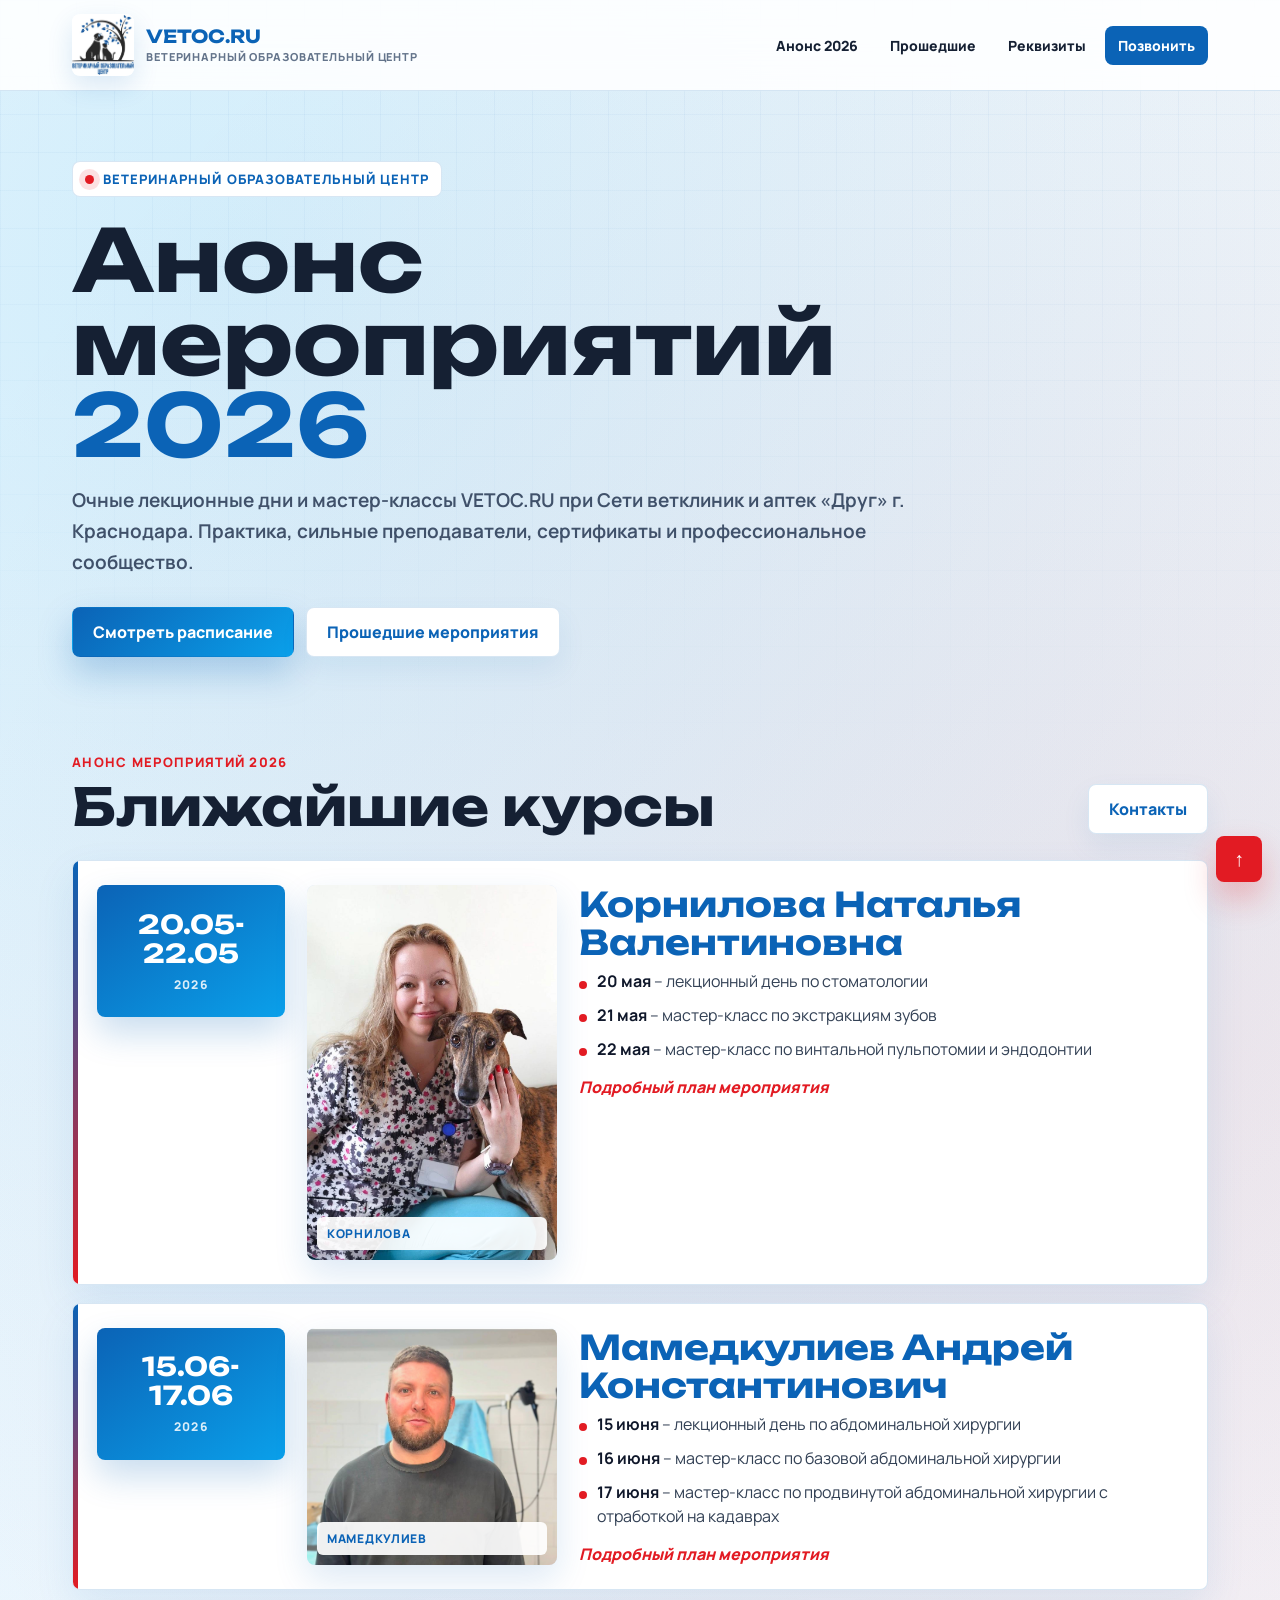
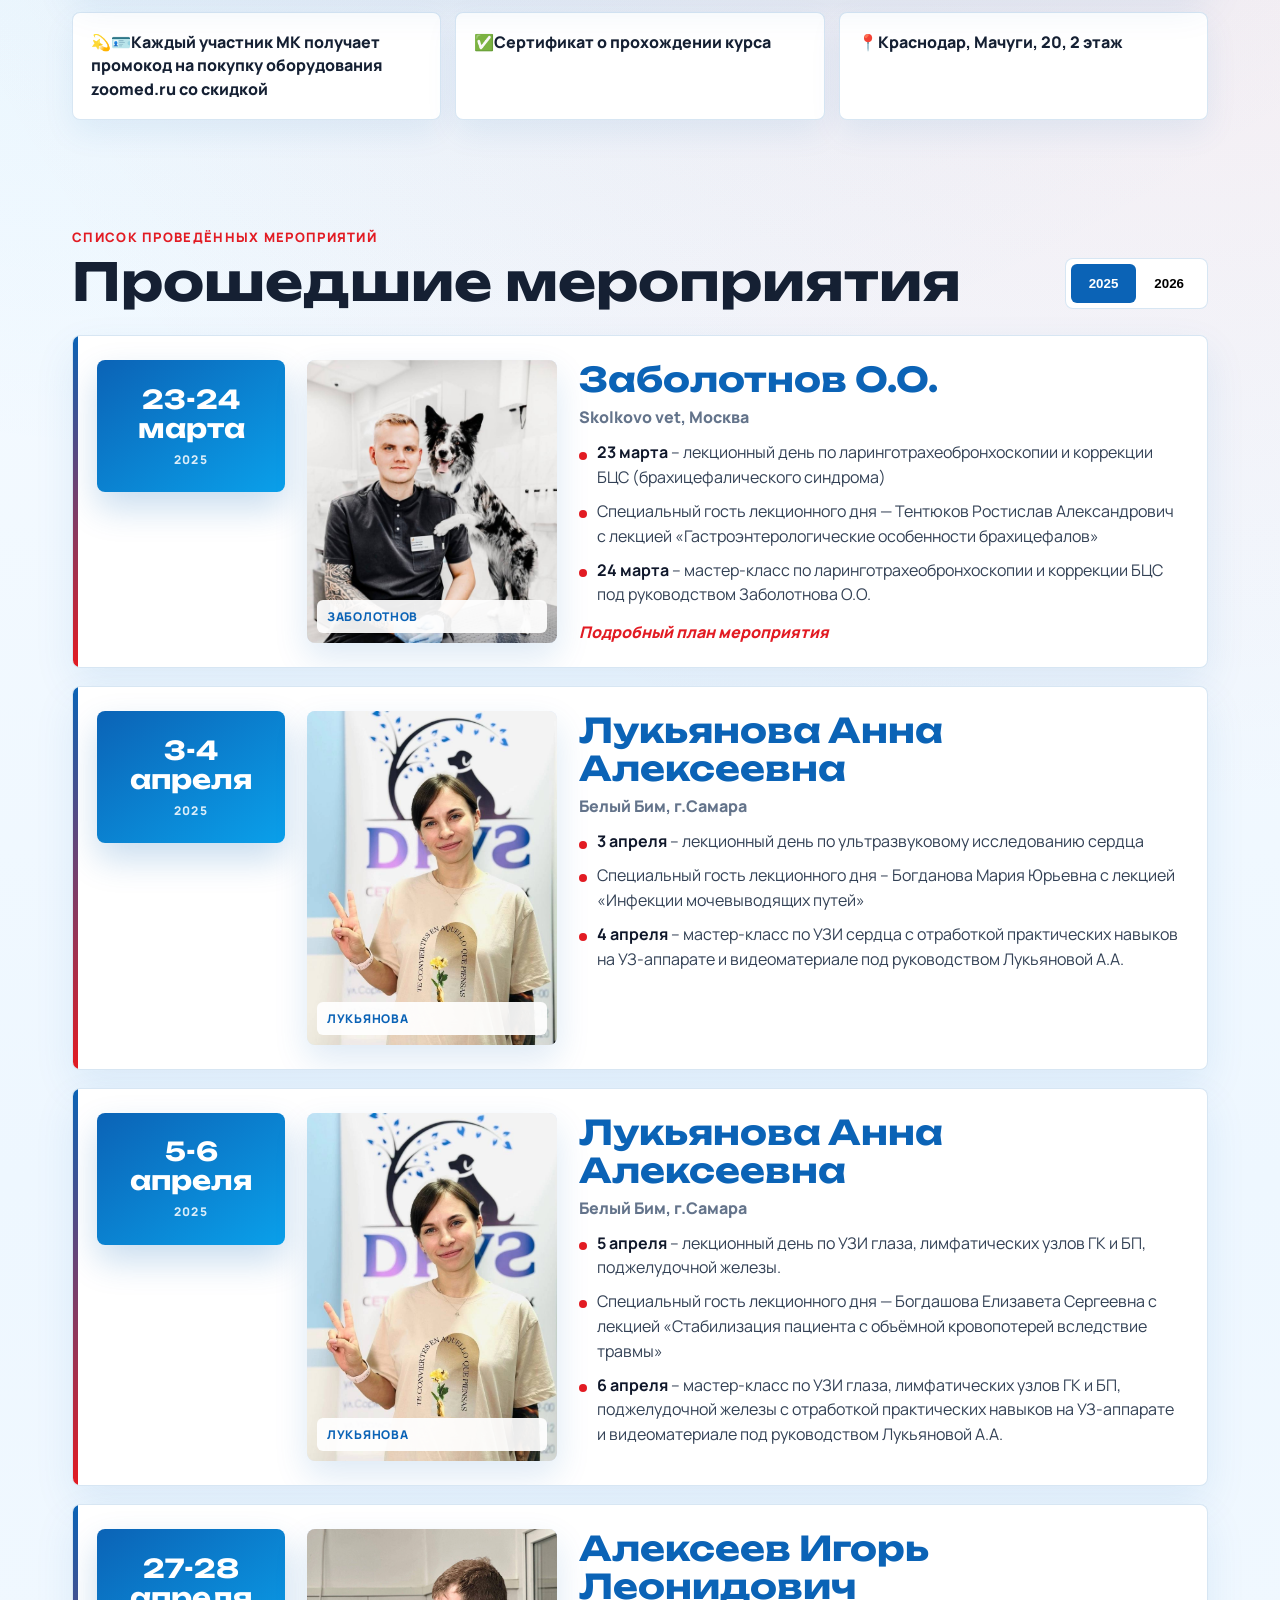
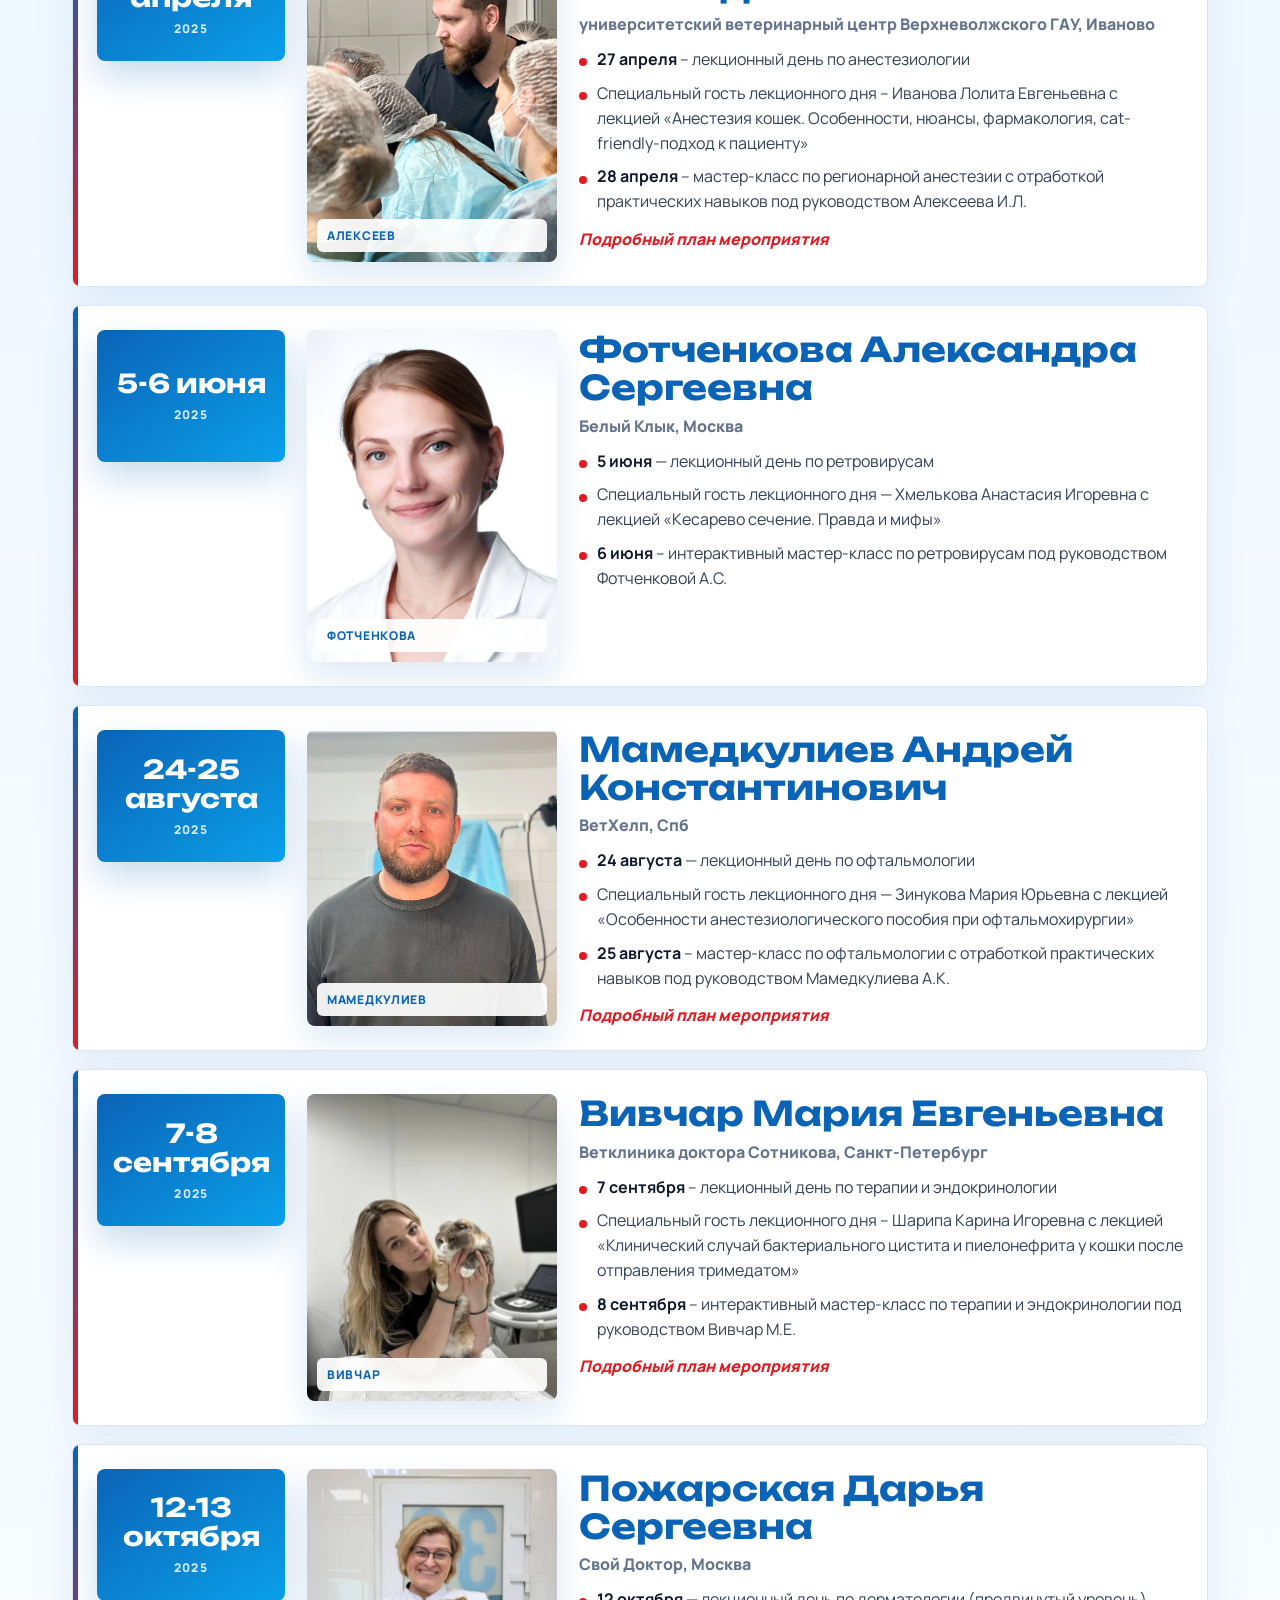
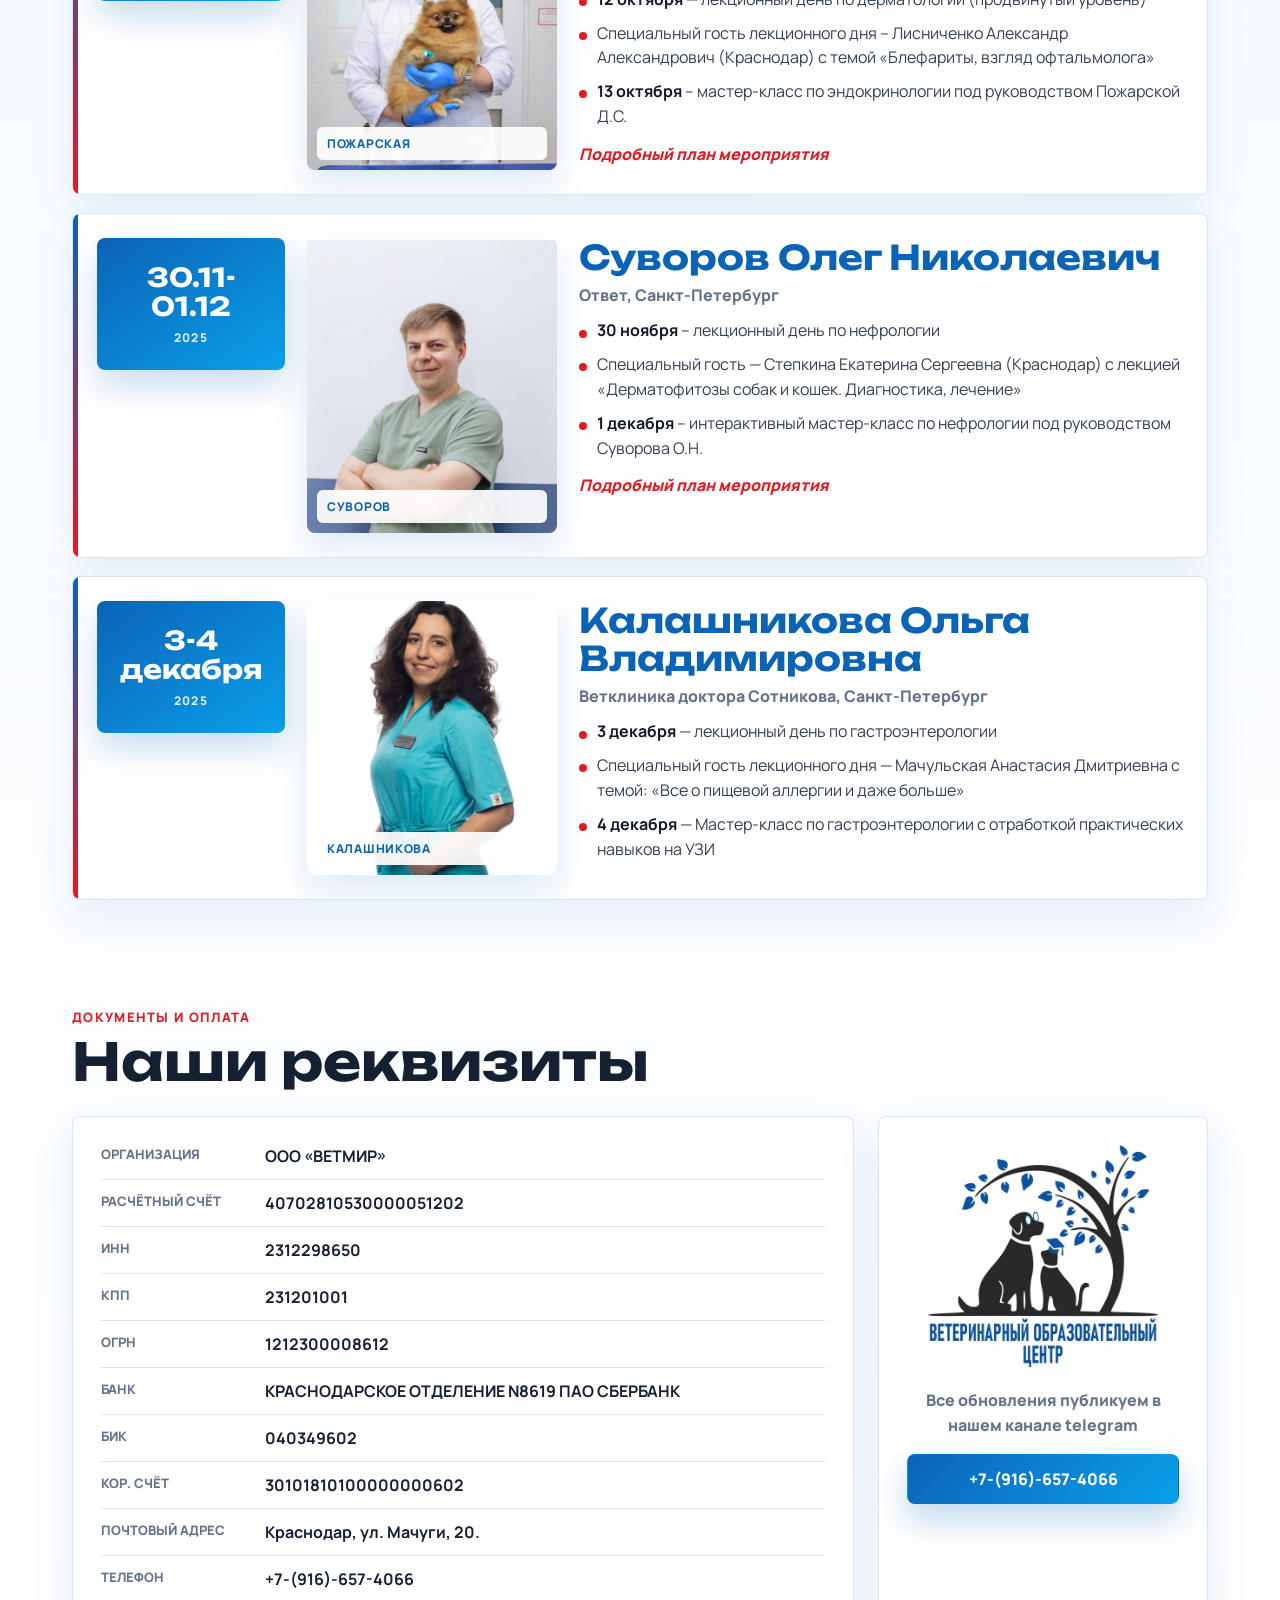
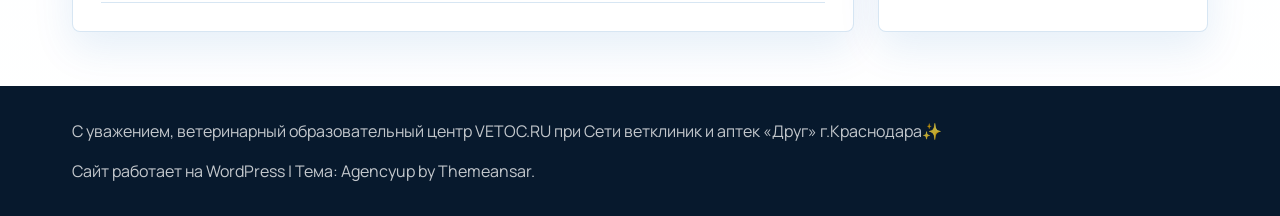
==== commit df559d36: "Add files via upload" ====
--- a/index.html
+++ b/index.html
@@ -25,15 +25,16 @@
     .brand{display:flex;align-items:center;gap:12px;text-decoration:none}.brand img{width:62px;height:62px;object-fit:contain;border-radius:var(--r);background:#fff;box-shadow:0 10px 26px rgba(11,99,182,.14)}
     .brand b{display:block;font-family:Unbounded,sans-serif;color:var(--blue);font-size:18px;line-height:1}.brand span span{display:block;margin-top:4px;font-size:11px;font-weight:900;letter-spacing:.08em;text-transform:uppercase;color:var(--muted)}
     .links{display:flex;gap:6px;flex-wrap:wrap;justify-content:flex-end}.links a{text-decoration:none;font-weight:900;font-size:14px;padding:10px 13px;border-radius:var(--r);transition:.2s}.links a:hover{background:#e1f2ff;color:var(--blue);transform:translateY(-1px)}.links .call{background:var(--blue);color:#fff}
-    .hero{max-width:1180px;margin:auto;padding:70px 22px 42px;display:grid;grid-template-columns:minmax(0,1fr) 430px;gap:34px;align-items:center}
+    .hero{max-width:1180px;margin:auto;padding:70px 22px 42px;display:block}
     .chip{display:inline-flex;gap:9px;align-items:center;padding:8px 12px;border:1px solid var(--line);border-radius:var(--r);background:#fff;color:var(--blue);font-weight:900;font-size:13px;letter-spacing:.08em;text-transform:uppercase}.chip:before{content:"";width:9px;height:9px;border-radius:50%;background:var(--red);box-shadow:0 0 0 6px rgba(226,27,35,.13)}
     h1{font-family:Unbounded,sans-serif;font-size:clamp(38px,7vw,86px);line-height:.96;letter-spacing:0;margin:22px 0 18px}h1 span{display:block;color:var(--blue)}
     .lead{max-width:760px;margin:0;color:#40516a;font-size:19px;line-height:1.65;font-weight:650}
     .actions{display:flex;gap:12px;flex-wrap:wrap;margin-top:28px}.btn{display:inline-flex;align-items:center;justify-content:center;min-height:50px;padding:0 20px;border-radius:var(--r);text-decoration:none;font-weight:900;border:1px solid transparent;transition:.2s}.btn:hover{transform:translateY(-2px)}.btn.primary{background:linear-gradient(135deg,var(--blue),var(--cyan));color:#fff;box-shadow:0 16px 34px rgba(11,99,182,.26)}.btn.light{background:#fff;color:var(--blue);border-color:var(--line);box-shadow:0 12px 28px rgba(11,99,182,.08)}
-    .hero-photos{display:grid;grid-template-columns:1fr 1fr;grid-template-rows:180px 180px;gap:12px}.hero-photos img{width:100%;height:100%;object-fit:cover;border-radius:var(--r);box-shadow:var(--shadow)}.hero-photos img:first-child{grid-row:1/3}
+    .hero .lead{max-width:900px}
     section{padding:54px 0}.head{display:flex;align-items:end;justify-content:space-between;gap:20px;margin-bottom:26px}.kicker{margin:0 0 9px;color:var(--red);font-size:13px;font-weight:900;letter-spacing:.1em;text-transform:uppercase}.title{margin:0;font-family:Unbounded,sans-serif;font-size:clamp(28px,4.6vw,52px);line-height:1.05}
-    .events{display:grid;gap:18px}.event{position:relative;display:grid;grid-template-columns:188px 1fr;gap:22px;padding:24px;background:#fff;border:1px solid var(--line);border-radius:var(--r);box-shadow:0 16px 42px rgba(11,99,182,.09);overflow:hidden;animation:rise .55s ease both}.event:before{content:"";position:absolute;inset:0 auto 0 0;width:5px;background:linear-gradient(var(--blue),var(--red))}
+    .events{display:grid;gap:18px}.event{position:relative;display:grid;grid-template-columns:188px minmax(180px,250px) 1fr;gap:22px;padding:24px;background:#fff;border:1px solid var(--line);border-radius:var(--r);box-shadow:0 16px 42px rgba(11,99,182,.09);overflow:hidden;animation:rise .55s ease both}.event:before{content:"";position:absolute;inset:0 auto 0 0;width:5px;background:linear-gradient(var(--blue),var(--red))}
     .date{align-self:start;min-height:132px;display:grid;place-items:center;text-align:center;padding:16px;border-radius:var(--r);background:linear-gradient(145deg,var(--blue),var(--cyan));color:#fff;box-shadow:0 16px 34px rgba(11,99,182,.22)}.date b{font-family:Unbounded,sans-serif;font-size:26px;line-height:1.1}.date span{display:block;margin-top:8px;font-weight:900;font-size:12px;letter-spacing:.12em;text-transform:uppercase;opacity:.85}
+    .event-photo{position:relative;align-self:stretch;min-height:220px;border-radius:var(--r);overflow:hidden;background:#dbeafe;box-shadow:0 14px 34px rgba(11,99,182,.14)}.event-photo img{width:100%;height:100%;object-fit:cover;display:block}.event-photo span{position:absolute;left:10px;right:10px;bottom:10px;padding:8px 10px;border-radius:6px;background:rgba(255,255,255,.92);color:var(--blue);font-size:12px;font-weight:900;text-transform:uppercase;letter-spacing:.06em}
     .event h3{font-family:Unbounded,sans-serif;color:var(--blue);font-size:clamp(22px,3vw,34px);line-height:1.12;margin:0 0 8px}.meta{margin:0 0 12px;color:var(--muted);font-weight:850}.agenda{display:grid;gap:9px;margin:0 0 14px;padding:0;list-style:none}.agenda li{position:relative;padding-left:18px;color:#334155;line-height:1.55}.agenda li:before{content:"";position:absolute;left:0;top:.7em;width:8px;height:8px;border-radius:50%;background:var(--red)}.agenda b{color:#0f172a}.detail{color:var(--red);font-weight:900;font-style:italic;text-decoration:none}.detail:hover{text-decoration:underline}
     .notes{display:grid;grid-template-columns:repeat(3,1fr);gap:14px;margin-top:22px}.note{padding:18px;background:#fff;border:1px solid var(--line);border-radius:var(--r);font-weight:850;line-height:1.45;box-shadow:0 12px 32px rgba(11,99,182,.08)}
     .blue{background:linear-gradient(135deg,#0b63b6,#128ee1);color:#fff;position:relative;overflow:hidden}.blue:before{content:"";position:absolute;inset:0;background:radial-gradient(circle at 12% 20%,rgba(255,255,255,.24),transparent 28%);pointer-events:none}.blue .wrap{position:relative}.blue .kicker,.blue .title{color:#fff}.blue .event{color:var(--ink)}
@@ -42,8 +43,8 @@
     .req{display:grid;grid-template-columns:1fr 330px;gap:24px}.card{padding:28px;background:#fff;border:1px solid var(--line);border-radius:var(--r);box-shadow:0 16px 42px rgba(11,99,182,.1)}.req-list{display:grid;gap:12px;margin:0;padding:0;list-style:none}.req-list li{display:grid;grid-template-columns:150px 1fr;gap:14px;padding-bottom:12px;border-bottom:1px solid var(--line)}.req-list span{font-size:13px;font-weight:900;text-transform:uppercase;color:var(--muted)}.req-list b{overflow-wrap:anywhere}.logo-card{text-align:center}.logo-card img{max-width:230px;width:100%;border-radius:var(--r);margin-bottom:16px}
     footer{padding:34px 22px;background:#07192d;color:rgba(255,255,255,.76)}footer .wrap{display:flex;justify-content:space-between;gap:18px;flex-wrap:wrap}.top{position:fixed;right:18px;bottom:18px;width:46px;height:46px;border:0;border-radius:var(--r);background:var(--red);color:#fff;font-size:20px;font-weight:900;box-shadow:0 16px 32px rgba(226,27,35,.28);cursor:pointer}
     @keyframes rise{from{opacity:0;transform:translateY(16px)}to{opacity:1;transform:none}}
-    @media(max-width:900px){.nav-in{flex-direction:column;align-items:flex-start}.links{justify-content:flex-start}.hero{grid-template-columns:1fr;padding-top:42px}.event{grid-template-columns:1fr}.date{text-align:left;justify-items:start;min-height:auto}.notes,.photo-grid{grid-template-columns:1fr}.req{grid-template-columns:1fr}.photo-card,.photo-card.tall{min-height:260px;grid-row:auto}}
-    @media(max-width:560px){.links{display:grid;grid-template-columns:1fr 1fr;width:100%}.links a{text-align:center;font-size:13px;padding:10px 8px}.links .call{grid-column:1/-1}.brand b{font-size:15px}.hero-photos{grid-template-rows:170px 170px}.actions .btn{width:100%}.event,.card{padding:20px}.req-list li{grid-template-columns:1fr;gap:4px}}
+    @media(max-width:900px){.nav-in{flex-direction:column;align-items:flex-start}.links{justify-content:flex-start}.hero{padding-top:42px}.event{grid-template-columns:1fr}.date{text-align:left;justify-items:start;min-height:auto}.event-photo{min-height:320px}.notes,.photo-grid{grid-template-columns:1fr}.req{grid-template-columns:1fr}.photo-card,.photo-card.tall{min-height:260px;grid-row:auto}}
+    @media(max-width:560px){.links{display:grid;grid-template-columns:1fr 1fr;width:100%}.links a{text-align:center;font-size:13px;padding:10px 8px}.links .call{grid-column:1/-1}.brand b{font-size:15px}.actions .btn{width:100%}.event,.card{padding:20px}.event-photo{min-height:280px}.req-list li{grid-template-columns:1fr;gap:4px}}
   </style>
 </head>
 <body>
@@ -52,7 +53,6 @@
       <a class="brand" href="#top"><img src="assets/vetoc-logo.jpg" alt="VETOC"><span><b>VETOC.RU</b><span>Ветеринарный образовательный центр</span></span></a>
       <nav class="links">
         <a href="#announcements">Анонс 2026</a>
-        <a href="#photos">Фото</a>
         <a href="#archive">Прошедшие</a>
         <a href="#requisites">Реквизиты</a>
         <a class="call" href="tel:+79166574066">Позвонить</a>
@@ -71,34 +71,16 @@
           <a class="btn light" href="#archive">Прошедшие мероприятия</a>
         </div>
       </div>
-      <div class="hero-photos">
-        <img src="assets/masterclass.jpg" alt="Мастер-класс VETOC">
-        <img src="assets/vet-with-dog.jpg" alt="Преподаватель с собакой">
-        <img src="assets/speaker-vetoc.jpg" alt="Участник VETOC">
-      </div>
     </section>
 
     <section id="announcements">
       <div class="wrap">
         <div class="head"><div><p class="kicker">Анонс мероприятий 2026</p><h2 class="title">Ближайшие курсы</h2></div><a class="btn light" href="#requisites">Контакты</a></div>
         <div class="events">
-          <article class="event"><div class="date"><div><b>20.05-22.05</b><span>2026</span></div></div><div><h3>Корнилова Наталья Валентиновна</h3><ul class="agenda"><li><b>20 мая</b> – лекционный день по стоматологии</li><li><b>21 мая</b> – мастер-класс по экстракциям зубов</li><li><b>22 мая</b> – мастер-класс по винтальной пульпотомии и эндодонтии</li></ul><a class="detail" href="#requisites">Подробный план мероприятия</a></div></article>
-          <article class="event"><div class="date"><div><b>15.06-17.06</b><span>2026</span></div></div><div><h3>Мамедкулиев Андрей Константинович</h3><ul class="agenda"><li><b>15 июня</b> – лекционный день по абдоминальной хирургии</li><li><b>16 июня</b> – мастер-класс по базовой абдоминальной хирургии</li><li><b>17 июня</b> – мастер-класс по продвинутой абдоминальной хирургии с отработкой на кадаврах</li></ul><a class="detail" href="#requisites">Подробный план мероприятия</a></div></article>
+          <article class="event"><div class="date"><div><b>20.05-22.05</b><span>2026</span></div></div><div class="event-photo"><img src="assets/kornilova.jpg" alt="Корнилова Наталья Валентиновна"><span>Корнилова</span></div><div><h3>Корнилова Наталья Валентиновна</h3><ul class="agenda"><li><b>20 мая</b> – лекционный день по стоматологии</li><li><b>21 мая</b> – мастер-класс по экстракциям зубов</li><li><b>22 мая</b> – мастер-класс по винтальной пульпотомии и эндодонтии</li></ul><a class="detail" href="#requisites">Подробный план мероприятия</a></div></article>
+          <article class="event"><div class="date"><div><b>15.06-17.06</b><span>2026</span></div></div><div class="event-photo"><img src="assets/mamedkuliev.jpg" alt="Мамедкулиев Андрей Константинович"><span>Мамедкулиев</span></div><div><h3>Мамедкулиев Андрей Константинович</h3><ul class="agenda"><li><b>15 июня</b> – лекционный день по абдоминальной хирургии</li><li><b>16 июня</b> – мастер-класс по базовой абдоминальной хирургии</li><li><b>17 июня</b> – мастер-класс по продвинутой абдоминальной хирургии с отработкой на кадаврах</li></ul><a class="detail" href="#requisites">Подробный план мероприятия</a></div></article>
         </div>
         <div class="notes"><div class="note">💫🪪Каждый участник МК получает промокод на покупку оборудования zoomed.ru со скидкой</div><div class="note">✅Сертификат о прохождении курса</div><div class="note">📍Краснодар, Мачуги, 20, 2 этаж</div></div>
-      </div>
-    </section>
-
-    <section id="photos" class="blue">
-      <div class="wrap">
-        <div class="head"><div><p class="kicker">Атмосфера обучения</p><h2 class="title">Фото с мероприятий</h2></div></div>
-        <div class="photo-grid">
-          <div class="photo-card tall"><img src="assets/masterclass.jpg" alt="Практический мастер-класс"><div class="cap">Практические мастер-классы</div></div>
-          <div class="photo-card"><img src="assets/speaker-portrait.jpg" alt="Спикер VETOC"><div class="cap">Приглашённые преподаватели</div></div>
-          <div class="photo-card"><img src="assets/vet-with-dog.jpg" alt="Ветеринар с собакой"><div class="cap">Профессиональное сообщество</div></div>
-          <div class="photo-card"><img src="assets/ultrasound-cat.jpg" alt="Ветеринар с кошкой"><div class="cap">Разбор клинических случаев</div></div>
-          <div class="photo-card"><img src="assets/speaker-vetoc.jpg" alt="Участница VETOC"><div class="cap">Живые очные встречи</div></div>
-        </div>
       </div>
     </section>
 
@@ -106,20 +88,20 @@
       <div class="wrap">
         <div class="head"><div><p class="kicker">Список проведённых мероприятий</p><h2 class="title">Прошедшие мероприятия</h2></div><div class="tabs"><button class="tab active" data-year="2025">2025</button><button class="tab" data-year="2026">2026</button></div></div>
         <div class="archive active events" id="archive-2025">
-          <article class="event"><div class="date"><div><b>23-24 марта</b><span>2025</span></div></div><div><h3>Заболотнов О.О.</h3><p class="meta">Skolkovo vet, Москва</p><ul class="agenda"><li><b>23 марта</b> – лекционный день по ларинготрахеобронхоскопии и коррекции БЦС (брахицефалического синдрома)</li><li>Специальный гость лекционного дня — Тентюков Ростислав Александрович с лекцией «Гастроэнтерологические особенности брахицефалов»</li><li><b>24 марта</b> – мастер-класс по ларинготрахеобронхоскопии и коррекции БЦС под руководством Заболотнова О.О.</li></ul><a class="detail" href="#requisites">Подробный план мероприятия</a></div></article>
-          <article class="event"><div class="date"><div><b>3-4 апреля</b><span>2025</span></div></div><div><h3>Лукьянова Анна Алексеевна</h3><p class="meta">Белый Бим, г.Самара</p><ul class="agenda"><li><b>3 апреля</b> – лекционный день по ультразвуковому исследованию сердца</li><li>Специальный гость лекционного дня – Богданова Мария Юрьевна с лекцией «Инфекции мочевыводящих путей»</li><li><b>4 апреля</b> – мастер-класс по УЗИ сердца с отработкой практических навыков на УЗ-аппарате и видеоматериале под руководством Лукьяновой А.А.</li></ul></div></article>
-          <article class="event"><div class="date"><div><b>5-6 апреля</b><span>2025</span></div></div><div><h3>Лукьянова Анна Алексеевна</h3><p class="meta">Белый Бим, г.Самара</p><ul class="agenda"><li><b>5 апреля</b> – лекционный день по УЗИ глаза, лимфатических узлов ГК и БП, поджелудочной железы.</li><li>Специальный гость лекционного дня — Богдашова Елизавета Сергеевна с лекцией «Стабилизация пациента с объёмной кровопотерей вследствие травмы»</li><li><b>6 апреля</b> – мастер-класс по УЗИ глаза, лимфатических узлов ГК и БП, поджелудочной железы с отработкой практических навыков на УЗ-аппарате и видеоматериале под руководством Лукьяновой А.А.</li></ul></div></article>
-          <article class="event"><div class="date"><div><b>27-28 апреля</b><span>2025</span></div></div><div><h3>Алексеев Игорь Леонидович</h3><p class="meta">университетский ветеринарный центр Верхневолжского ГАУ, Иваново</p><ul class="agenda"><li><b>27 апреля</b> – лекционный день по анестезиологии</li><li>Специальный гость лекционного дня – Иванова Лолита Евгеньевна с лекцией «Анестезия кошек. Особенности, нюансы, фармакология, cat-friendly-подход к пациенту»</li><li><b>28 апреля</b> – мастер-класс по регионарной анестезии с отработкой практических навыков под руководством Алексеева И.Л.</li></ul><a class="detail" href="#requisites">Подробный план мероприятия</a></div></article>
-          <article class="event"><div class="date"><div><b>5-6 июня</b><span>2025</span></div></div><div><h3>Фотченкова Александра Сергеевна</h3><p class="meta">Белый Клык, Москва</p><ul class="agenda"><li><b>5 июня</b> — лекционный день по ретровирусам</li><li>Специальный гость лекционного дня — Хмелькова Анастасия Игоревна с лекцией «Кесарево сечение. Правда и мифы»</li><li><b>6 июня</b> – интерактивный мастер-класс по ретровирусам под руководством Фотченковой А.С.</li></ul></div></article>
-          <article class="event"><div class="date"><div><b>24-25 августа</b><span>2025</span></div></div><div><h3>Мамедкулиев Андрей Константинович</h3><p class="meta">ВетХелп, Спб</p><ul class="agenda"><li><b>24 августа</b> — лекционный день по офтальмологии</li><li>Специальный гость лекционного дня — Зинукова Мария Юрьевна с лекцией «Особенности анестезиологического пособия при офтальмохирургии»</li><li><b>25 августа</b> – мастер-класс по офтальмологии с отработкой практических навыков под руководством Мамедкулиева А.К.</li></ul><a class="detail" href="#requisites">Подробный план мероприятия</a></div></article>
-          <article class="event"><div class="date"><div><b>7-8 сентября</b><span>2025</span></div></div><div><h3>Вивчар Мария Евгеньевна</h3><p class="meta">Ветклиника доктора Сотникова, Санкт-Петербург</p><ul class="agenda"><li><b>7 сентября</b> – лекционный день по терапии и эндокринологии</li><li>Специальный гость лекционного дня – Шарипа Карина Игоревна с лекцией «Клинический случай бактериального цистита и пиелонефрита у кошки после отправления тримедатом»</li><li><b>8 сентября</b> – интерактивный мастер-класс по терапии и эндокринологии под руководством Вивчар М.Е.</li></ul><a class="detail" href="#requisites">Подробный план мероприятия</a></div></article>
-          <article class="event"><div class="date"><div><b>12-13 октября</b><span>2025</span></div></div><div><h3>Пожарская Дарья Сергеевна</h3><p class="meta">Свой Доктор, Москва</p><ul class="agenda"><li><b>12 октября</b> — лекционный день по дерматологии (продвинутый уровень)</li><li>Специальный гость лекционного дня – Лисниченко Александр Александрович (Краснодар) с темой «Блефариты, взгляд офтальмолога»</li><li><b>13 октября</b> – мастер-класс по эндокринологии под руководством Пожарской Д.С.</li></ul><a class="detail" href="#requisites">Подробный план мероприятия</a></div></article>
-          <article class="event"><div class="date"><div><b>30.11-01.12</b><span>2025</span></div></div><div><h3>Суворов Олег Николаевич</h3><p class="meta">Ответ, Санкт-Петербург</p><ul class="agenda"><li><b>30 ноября</b> – лекционный день по нефрологии</li><li>Специальный гость — Степкина Екатерина Сергеевна (Краснодар) с лекцией «Дерматофитозы собак и кошек. Диагностика, лечение»</li><li><b>1 декабря</b> – интерактивный мастер-класс по нефрологии под руководством Суворова О.Н.</li></ul><a class="detail" href="#requisites">Подробный план мероприятия</a></div></article>
-          <article class="event"><div class="date"><div><b>3-4 декабря</b><span>2025</span></div></div><div><h3>Калашникова Ольга Владимировна</h3><p class="meta">Ветклиника доктора Сотникова, Санкт-Петербург</p><ul class="agenda"><li><b>3 декабря</b> — лекционный день по гастроэнтерологии</li><li>Специальный гость лекционного дня — Мачульская Анастасия Дмитриевна с темой: «Все о пищевой аллергии и даже больше»</li><li><b>4 декабря</b> — Мастер-класс по гастроэнтерологии с отработкой практических навыков на УЗИ</li></ul></div></article>
+          <article class="event"><div class="date"><div><b>23-24 марта</b><span>2025</span></div></div><div class="event-photo"><img src="assets/zabolotnov.jpg" alt="Заболотнов О.О."><span>Заболотнов</span></div><div><h3>Заболотнов О.О.</h3><p class="meta">Skolkovo vet, Москва</p><ul class="agenda"><li><b>23 марта</b> – лекционный день по ларинготрахеобронхоскопии и коррекции БЦС (брахицефалического синдрома)</li><li>Специальный гость лекционного дня — Тентюков Ростислав Александрович с лекцией «Гастроэнтерологические особенности брахицефалов»</li><li><b>24 марта</b> – мастер-класс по ларинготрахеобронхоскопии и коррекции БЦС под руководством Заболотнова О.О.</li></ul><a class="detail" href="#requisites">Подробный план мероприятия</a></div></article>
+          <article class="event"><div class="date"><div><b>3-4 апреля</b><span>2025</span></div></div><div class="event-photo"><img src="assets/lukyanova.jpg" alt="Лукьянова Анна Алексеевна"><span>Лукьянова</span></div><div><h3>Лукьянова Анна Алексеевна</h3><p class="meta">Белый Бим, г.Самара</p><ul class="agenda"><li><b>3 апреля</b> – лекционный день по ультразвуковому исследованию сердца</li><li>Специальный гость лекционного дня – Богданова Мария Юрьевна с лекцией «Инфекции мочевыводящих путей»</li><li><b>4 апреля</b> – мастер-класс по УЗИ сердца с отработкой практических навыков на УЗ-аппарате и видеоматериале под руководством Лукьяновой А.А.</li></ul></div></article>
+          <article class="event"><div class="date"><div><b>5-6 апреля</b><span>2025</span></div></div><div class="event-photo"><img src="assets/lukyanova.jpg" alt="Лукьянова Анна Алексеевна"><span>Лукьянова</span></div><div><h3>Лукьянова Анна Алексеевна</h3><p class="meta">Белый Бим, г.Самара</p><ul class="agenda"><li><b>5 апреля</b> – лекционный день по УЗИ глаза, лимфатических узлов ГК и БП, поджелудочной железы.</li><li>Специальный гость лекционного дня — Богдашова Елизавета Сергеевна с лекцией «Стабилизация пациента с объёмной кровопотерей вследствие травмы»</li><li><b>6 апреля</b> – мастер-класс по УЗИ глаза, лимфатических узлов ГК и БП, поджелудочной железы с отработкой практических навыков на УЗ-аппарате и видеоматериале под руководством Лукьяновой А.А.</li></ul></div></article>
+          <article class="event"><div class="date"><div><b>27-28 апреля</b><span>2025</span></div></div><div class="event-photo"><img src="assets/alekseev.jpg" alt="Алексеев Игорь Леонидович"><span>Алексеев</span></div><div><h3>Алексеев Игорь Леонидович</h3><p class="meta">университетский ветеринарный центр Верхневолжского ГАУ, Иваново</p><ul class="agenda"><li><b>27 апреля</b> – лекционный день по анестезиологии</li><li>Специальный гость лекционного дня – Иванова Лолита Евгеньевна с лекцией «Анестезия кошек. Особенности, нюансы, фармакология, cat-friendly-подход к пациенту»</li><li><b>28 апреля</b> – мастер-класс по регионарной анестезии с отработкой практических навыков под руководством Алексеева И.Л.</li></ul><a class="detail" href="#requisites">Подробный план мероприятия</a></div></article>
+          <article class="event"><div class="date"><div><b>5-6 июня</b><span>2025</span></div></div><div class="event-photo"><img src="assets/fotchenkova.jpg" alt="Фотченкова Александра Сергеевна"><span>Фотченкова</span></div><div><h3>Фотченкова Александра Сергеевна</h3><p class="meta">Белый Клык, Москва</p><ul class="agenda"><li><b>5 июня</b> — лекционный день по ретровирусам</li><li>Специальный гость лекционного дня — Хмелькова Анастасия Игоревна с лекцией «Кесарево сечение. Правда и мифы»</li><li><b>6 июня</b> – интерактивный мастер-класс по ретровирусам под руководством Фотченковой А.С.</li></ul></div></article>
+          <article class="event"><div class="date"><div><b>24-25 августа</b><span>2025</span></div></div><div class="event-photo"><img src="assets/mamedkuliev.jpg" alt="Мамедкулиев Андрей Константинович"><span>Мамедкулиев</span></div><div><h3>Мамедкулиев Андрей Константинович</h3><p class="meta">ВетХелп, Спб</p><ul class="agenda"><li><b>24 августа</b> — лекционный день по офтальмологии</li><li>Специальный гость лекционного дня — Зинукова Мария Юрьевна с лекцией «Особенности анестезиологического пособия при офтальмохирургии»</li><li><b>25 августа</b> – мастер-класс по офтальмологии с отработкой практических навыков под руководством Мамедкулиева А.К.</li></ul><a class="detail" href="#requisites">Подробный план мероприятия</a></div></article>
+          <article class="event"><div class="date"><div><b>7-8 сентября</b><span>2025</span></div></div><div class="event-photo"><img src="assets/vivchar.jpg" alt="Вивчар Мария Евгеньевна"><span>Вивчар</span></div><div><h3>Вивчар Мария Евгеньевна</h3><p class="meta">Ветклиника доктора Сотникова, Санкт-Петербург</p><ul class="agenda"><li><b>7 сентября</b> – лекционный день по терапии и эндокринологии</li><li>Специальный гость лекционного дня – Шарипа Карина Игоревна с лекцией «Клинический случай бактериального цистита и пиелонефрита у кошки после отправления тримедатом»</li><li><b>8 сентября</b> – интерактивный мастер-класс по терапии и эндокринологии под руководством Вивчар М.Е.</li></ul><a class="detail" href="#requisites">Подробный план мероприятия</a></div></article>
+          <article class="event"><div class="date"><div><b>12-13 октября</b><span>2025</span></div></div><div class="event-photo"><img src="assets/pozharskaya.jpg" alt="Пожарская Дарья Сергеевна"><span>Пожарская</span></div><div><h3>Пожарская Дарья Сергеевна</h3><p class="meta">Свой Доктор, Москва</p><ul class="agenda"><li><b>12 октября</b> — лекционный день по дерматологии (продвинутый уровень)</li><li>Специальный гость лекционного дня – Лисниченко Александр Александрович (Краснодар) с темой «Блефариты, взгляд офтальмолога»</li><li><b>13 октября</b> – мастер-класс по эндокринологии под руководством Пожарской Д.С.</li></ul><a class="detail" href="#requisites">Подробный план мероприятия</a></div></article>
+          <article class="event"><div class="date"><div><b>30.11-01.12</b><span>2025</span></div></div><div class="event-photo"><img src="assets/suvorov.jpg" alt="Суворов Олег Николаевич"><span>Суворов</span></div><div><h3>Суворов Олег Николаевич</h3><p class="meta">Ответ, Санкт-Петербург</p><ul class="agenda"><li><b>30 ноября</b> – лекционный день по нефрологии</li><li>Специальный гость — Степкина Екатерина Сергеевна (Краснодар) с лекцией «Дерматофитозы собак и кошек. Диагностика, лечение»</li><li><b>1 декабря</b> – интерактивный мастер-класс по нефрологии под руководством Суворова О.Н.</li></ul><a class="detail" href="#requisites">Подробный план мероприятия</a></div></article>
+          <article class="event"><div class="date"><div><b>3-4 декабря</b><span>2025</span></div></div><div class="event-photo"><img src="assets/kalashnikova.jpg" alt="Калашникова Ольга Владимировна"><span>Калашникова</span></div><div><h3>Калашникова Ольга Владимировна</h3><p class="meta">Ветклиника доктора Сотникова, Санкт-Петербург</p><ul class="agenda"><li><b>3 декабря</b> — лекционный день по гастроэнтерологии</li><li>Специальный гость лекционного дня — Мачульская Анастасия Дмитриевна с темой: «Все о пищевой аллергии и даже больше»</li><li><b>4 декабря</b> — Мастер-класс по гастроэнтерологии с отработкой практических навыков на УЗИ</li></ul></div></article>
         </div>
         <div class="archive events" id="archive-2026">
-          <article class="event"><div class="date"><div><b>20.05-22.05</b><span>2026</span></div></div><div><h3>Корнилова Наталья Валентиновна</h3><ul class="agenda"><li><b>20 мая</b> – лекционный день по стоматологии</li><li><b>21 мая</b> – мастер-класс по экстракциям зубов</li><li><b>22 мая</b> – мастер-класс по винтальной пульпотомии и эндодонтии</li></ul></div></article>
-          <article class="event"><div class="date"><div><b>15.06-17.06</b><span>2026</span></div></div><div><h3>Мамедкулиев Андрей Константинович</h3><ul class="agenda"><li><b>15 июня</b> – лекционный день по абдоминальной хирургии</li><li><b>16 июня</b> – мастер-класс по базовой абдоминальной хирургии</li><li><b>17 июня</b> – мастер-класс по продвинутой абдоминальной хирургии с отработкой на кадаврах</li></ul></div></article>
+          <article class="event"><div class="date"><div><b>20.05-22.05</b><span>2026</span></div></div><div class="event-photo"><img src="assets/kornilova.jpg" alt="Корнилова Наталья Валентиновна"><span>Корнилова</span></div><div><h3>Корнилова Наталья Валентиновна</h3><ul class="agenda"><li><b>20 мая</b> – лекционный день по стоматологии</li><li><b>21 мая</b> – мастер-класс по экстракциям зубов</li><li><b>22 мая</b> – мастер-класс по винтальной пульпотомии и эндодонтии</li></ul></div></article>
+          <article class="event"><div class="date"><div><b>15.06-17.06</b><span>2026</span></div></div><div class="event-photo"><img src="assets/mamedkuliev.jpg" alt="Мамедкулиев Андрей Константинович"><span>Мамедкулиев</span></div><div><h3>Мамедкулиев Андрей Константинович</h3><ul class="agenda"><li><b>15 июня</b> – лекционный день по абдоминальной хирургии</li><li><b>16 июня</b> – мастер-класс по базовой абдоминальной хирургии</li><li><b>17 июня</b> – мастер-класс по продвинутой абдоминальной хирургии с отработкой на кадаврах</li></ul></div></article>
         </div>
       </div>
     </section>
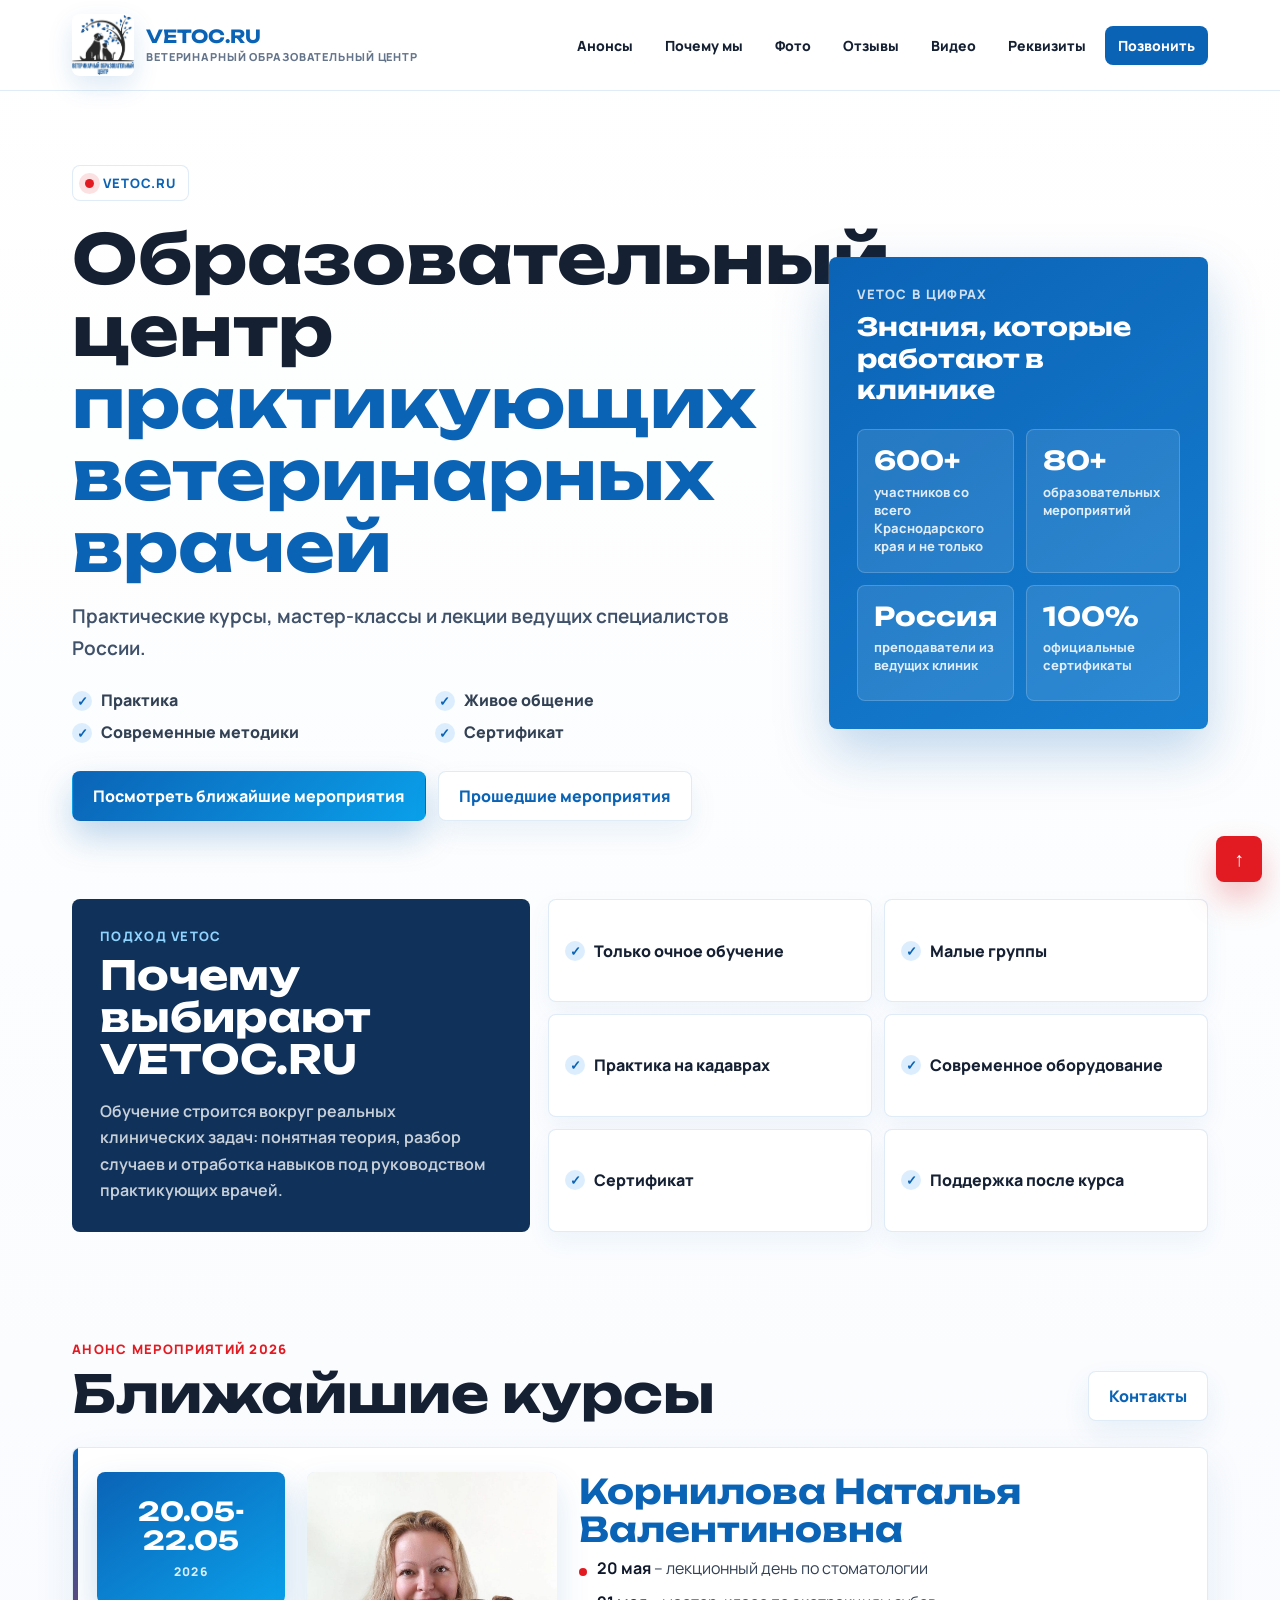
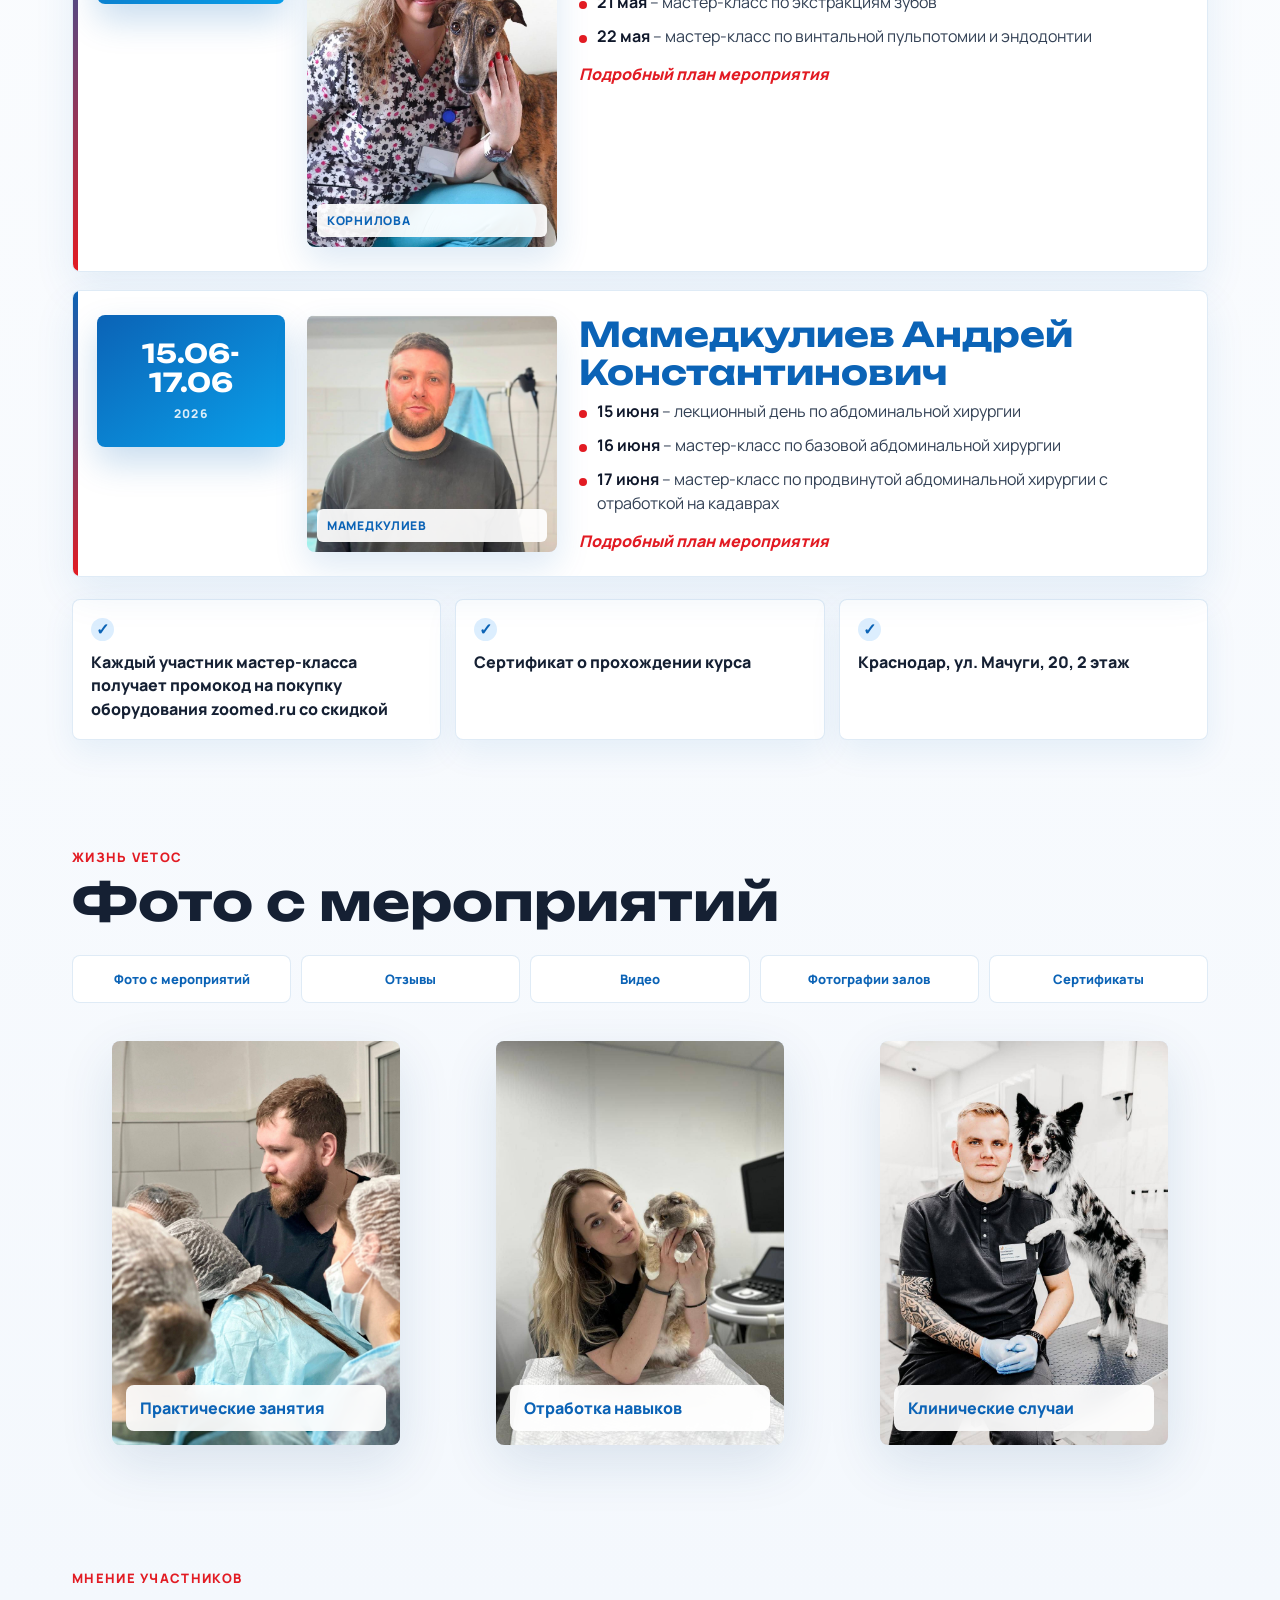
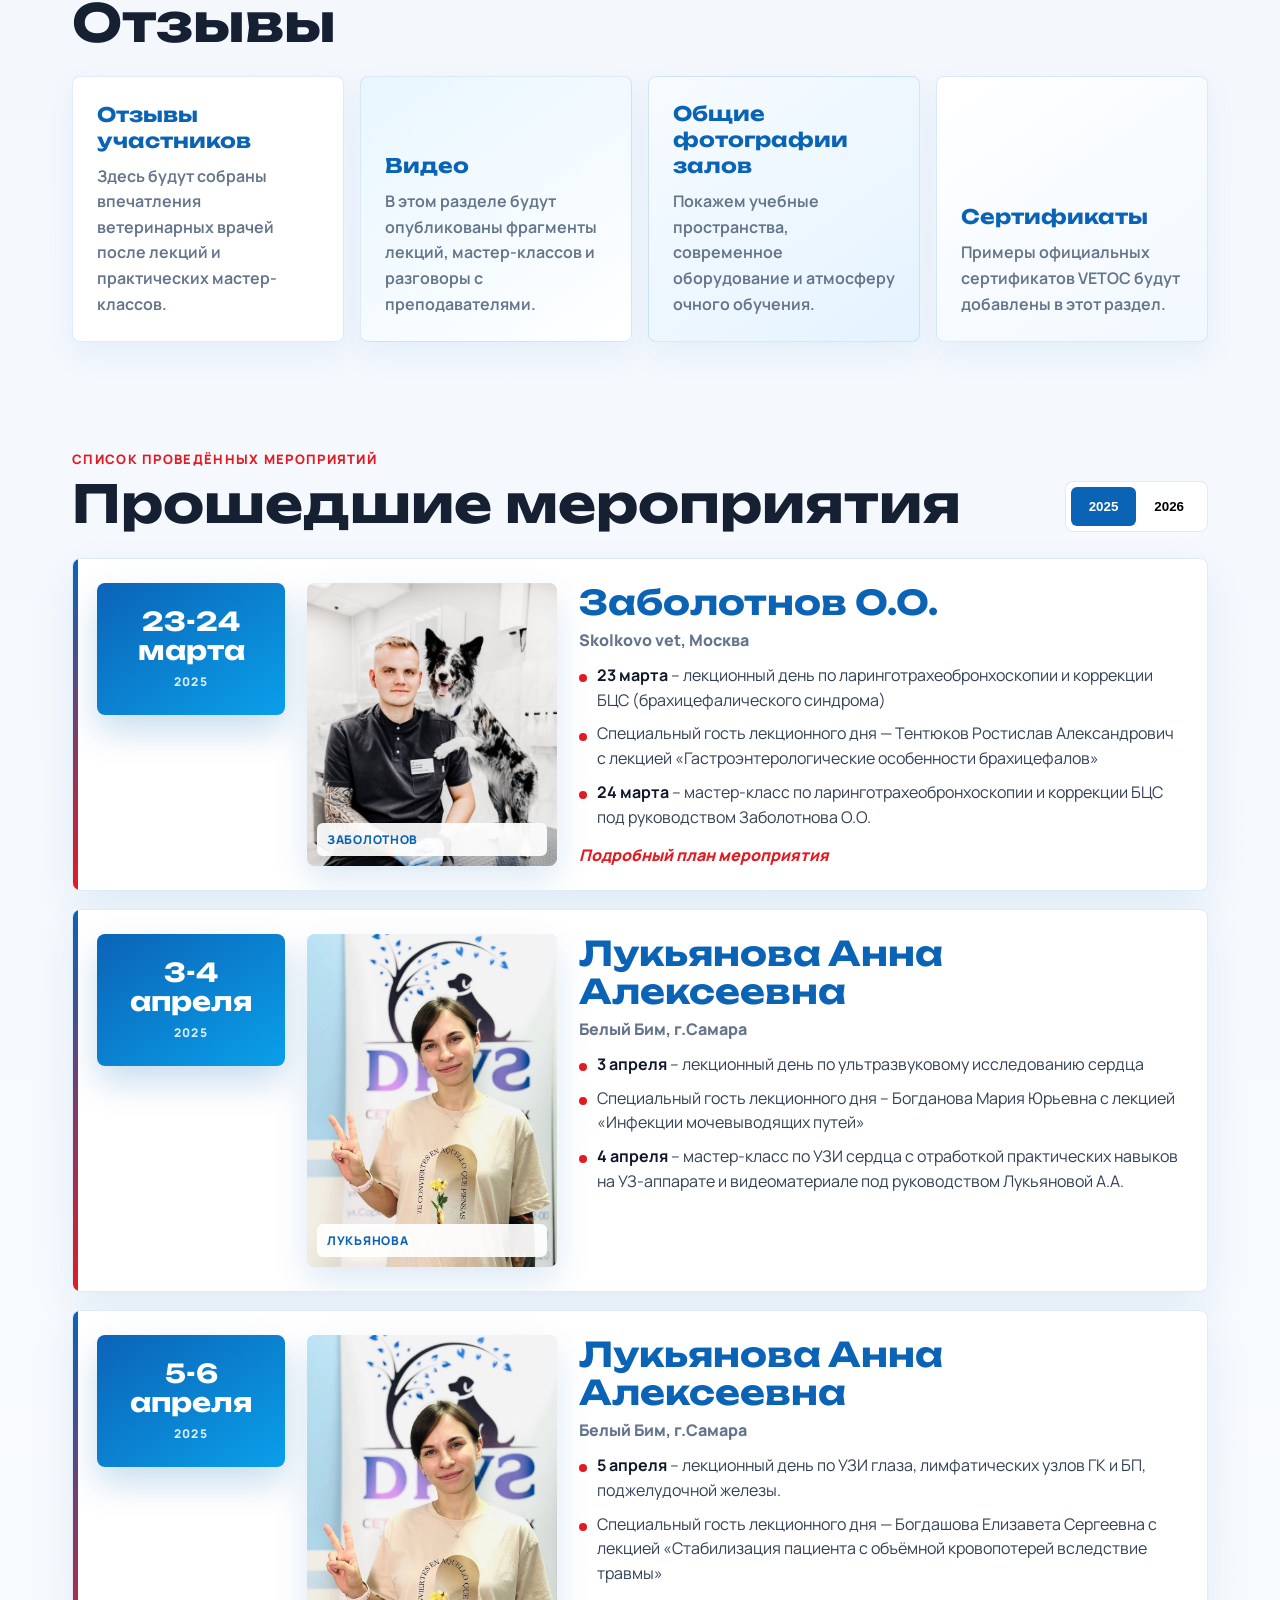
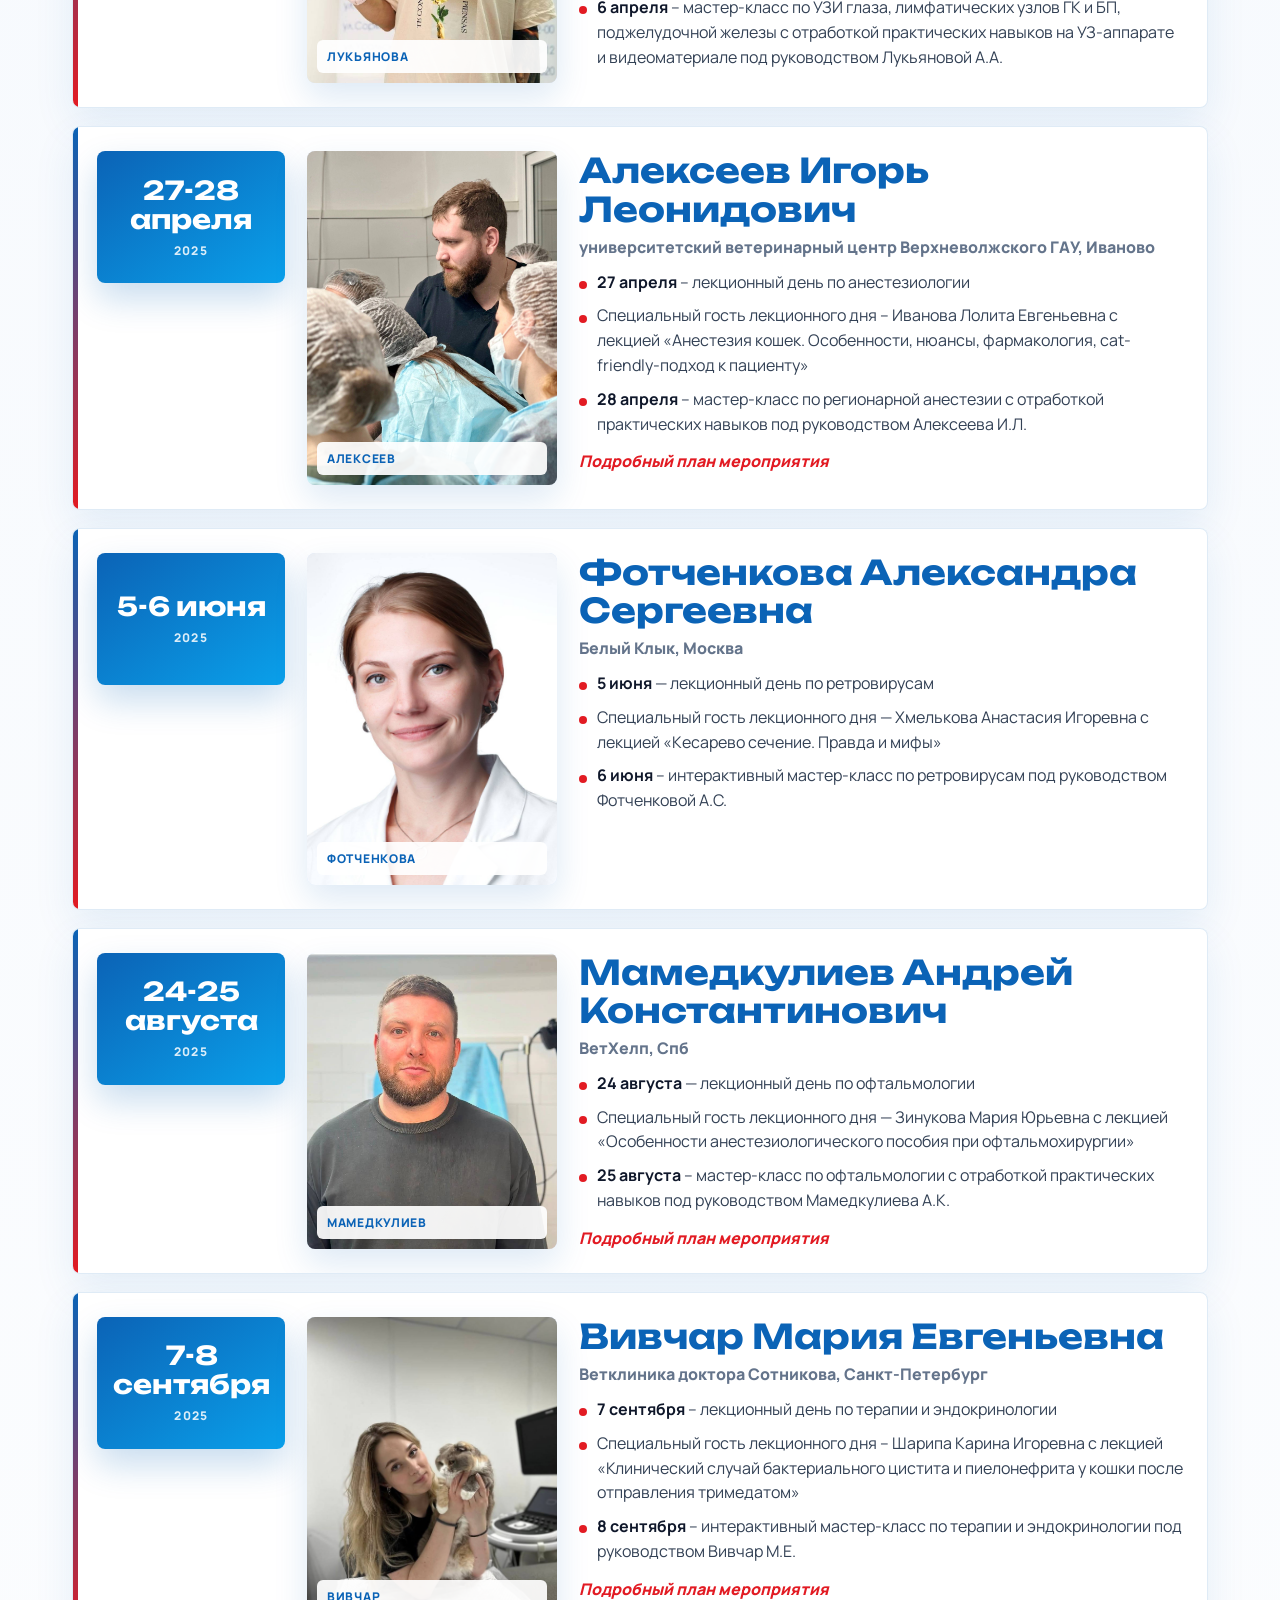
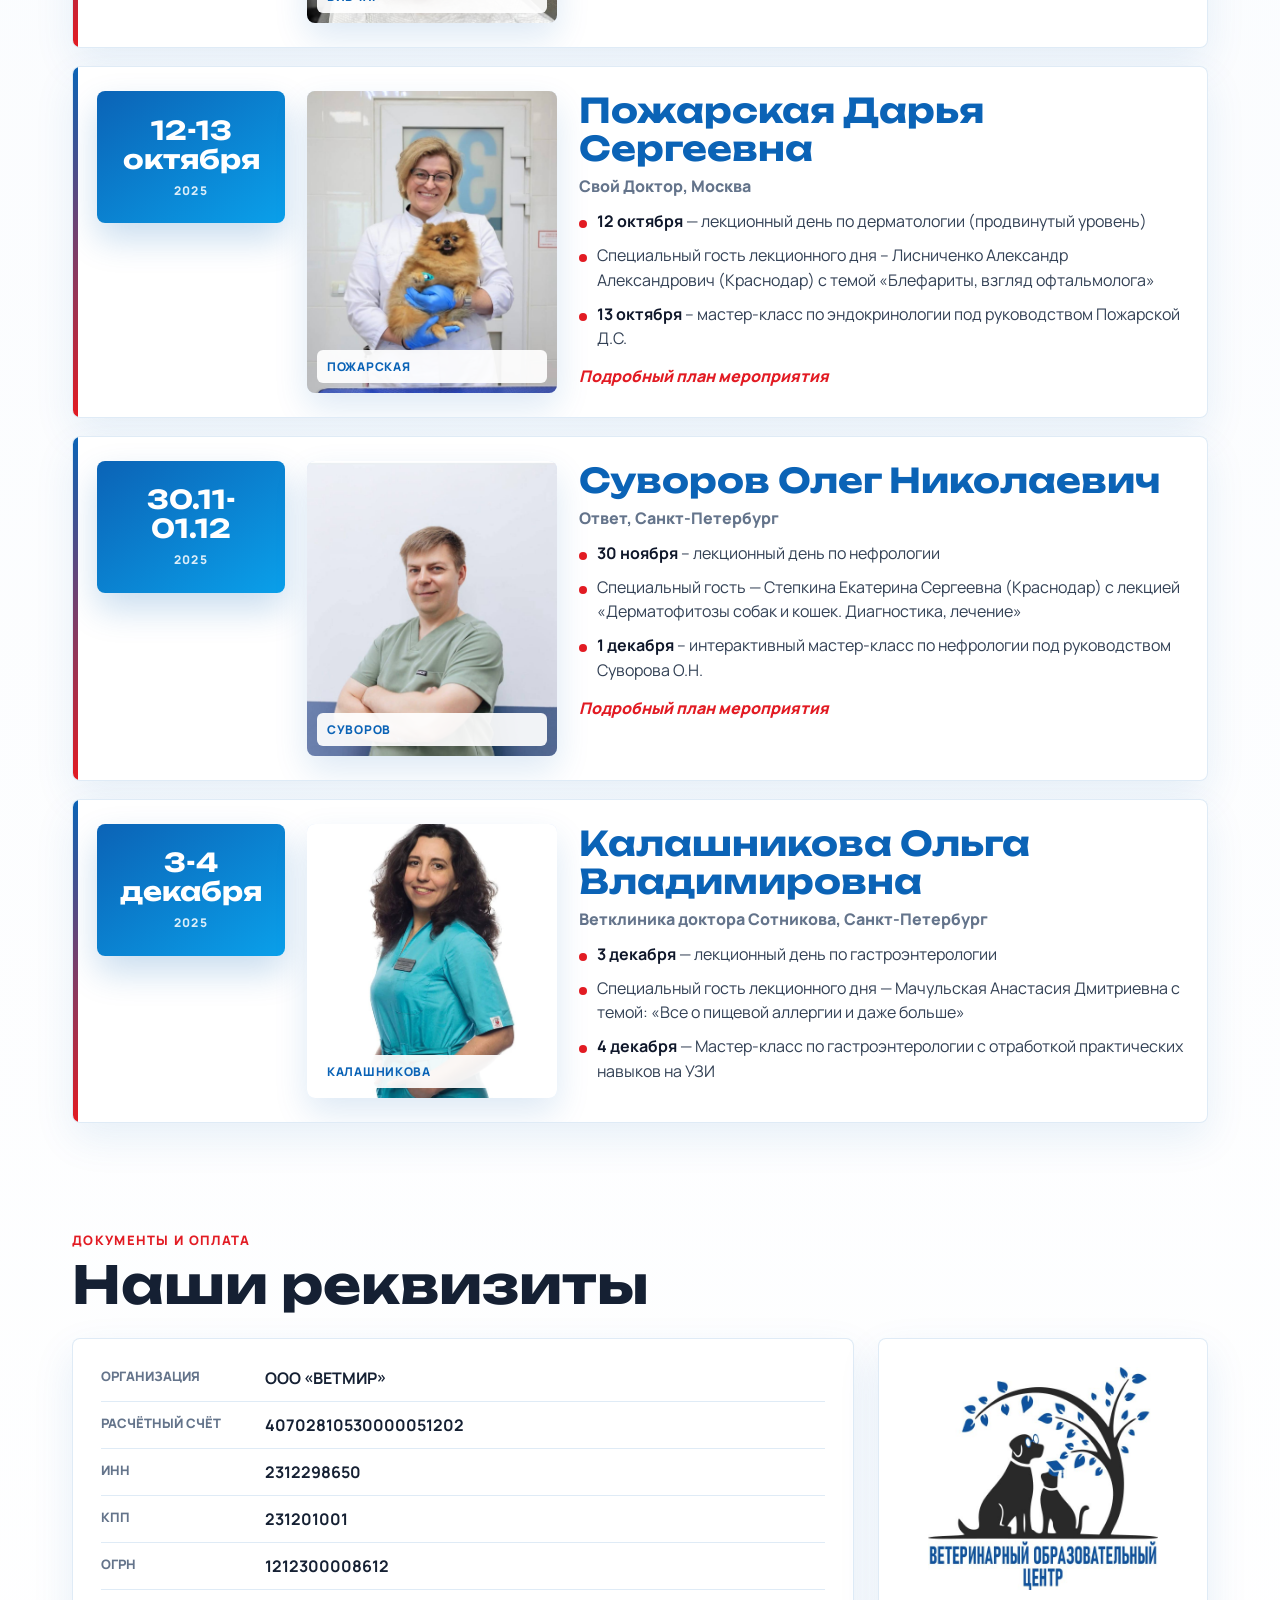
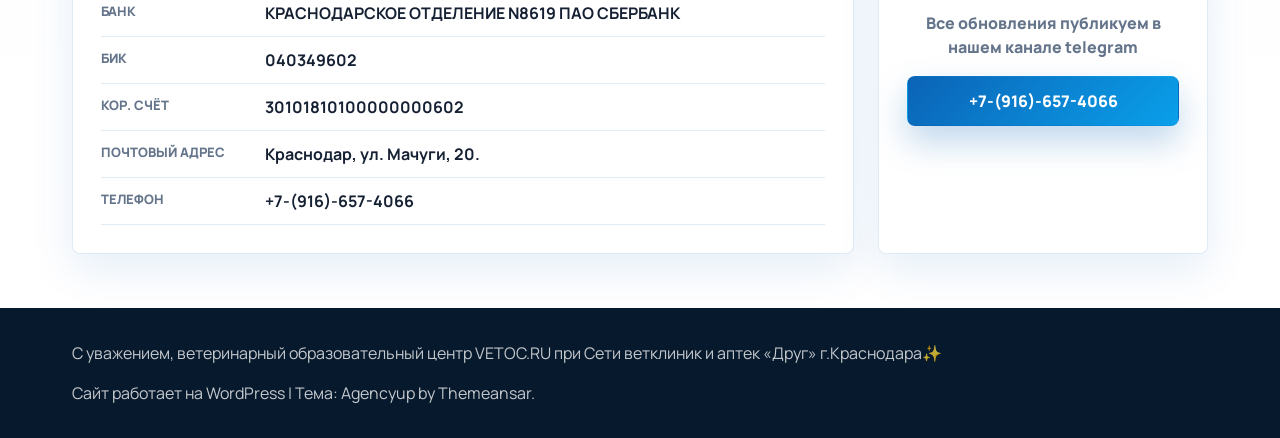
==== commit 18ca0b27: "Add files via upload" ====
--- a/index.html
+++ b/index.html
@@ -10,41 +10,38 @@
   <style>
     :root{
       --blue:#0b63b6;--cyan:#0aa0ea;--red:#e21b23;--ink:#152033;--muted:#64748b;
-      --bg:#f4f8fd;--card:#fff;--line:rgba(11,99,182,.16);--shadow:0 22px 70px rgba(11,99,182,.16);
+      --bg:#f5f8fc;--card:#fff;--line:rgba(11,99,182,.13);--shadow:0 18px 54px rgba(20,67,113,.12);
       --r:8px;
     }
     *{box-sizing:border-box} html{scroll-behavior:smooth}
-    body{margin:0;font-family:Manrope,Arial,sans-serif;color:var(--ink);background:
-      radial-gradient(circle at 18% 4%,rgba(10,160,234,.18),transparent 28%),
-      radial-gradient(circle at 92% 16%,rgba(226,27,35,.09),transparent 24%),
-      linear-gradient(180deg,#fff 0,#eef7ff 42%,#fff 100%);}
-    body:before{content:"";position:fixed;inset:0;z-index:-1;background-image:linear-gradient(rgba(11,99,182,.045) 1px,transparent 1px),linear-gradient(90deg,rgba(11,99,182,.045) 1px,transparent 1px);background-size:38px 38px;mask-image:linear-gradient(#000,transparent 86%)}
+    body{margin:0;font-family:Manrope,Arial,sans-serif;color:var(--ink);background:linear-gradient(180deg,#fff 0,#f4f8fd 38%,#fff 100%)}
     a{color:inherit}.wrap{max-width:1180px;margin:auto;padding:0 22px}
     .nav{position:sticky;top:0;z-index:20;background:rgba(255,255,255,.88);backdrop-filter:blur(18px);border-bottom:1px solid var(--line)}
     .nav-in{max-width:1180px;margin:auto;padding:14px 22px;display:flex;align-items:center;justify-content:space-between;gap:22px}
     .brand{display:flex;align-items:center;gap:12px;text-decoration:none}.brand img{width:62px;height:62px;object-fit:contain;border-radius:var(--r);background:#fff;box-shadow:0 10px 26px rgba(11,99,182,.14)}
     .brand b{display:block;font-family:Unbounded,sans-serif;color:var(--blue);font-size:18px;line-height:1}.brand span span{display:block;margin-top:4px;font-size:11px;font-weight:900;letter-spacing:.08em;text-transform:uppercase;color:var(--muted)}
     .links{display:flex;gap:6px;flex-wrap:wrap;justify-content:flex-end}.links a{text-decoration:none;font-weight:900;font-size:14px;padding:10px 13px;border-radius:var(--r);transition:.2s}.links a:hover{background:#e1f2ff;color:var(--blue);transform:translateY(-1px)}.links .call{background:var(--blue);color:#fff}
-    .hero{max-width:1180px;margin:auto;padding:70px 22px 42px;display:block}
+    .hero{max-width:1180px;margin:auto;padding:74px 22px 54px;display:grid;grid-template-columns:minmax(0,1.3fr) minmax(310px,.7fr);gap:54px;align-items:center}
     .chip{display:inline-flex;gap:9px;align-items:center;padding:8px 12px;border:1px solid var(--line);border-radius:var(--r);background:#fff;color:var(--blue);font-weight:900;font-size:13px;letter-spacing:.08em;text-transform:uppercase}.chip:before{content:"";width:9px;height:9px;border-radius:50%;background:var(--red);box-shadow:0 0 0 6px rgba(226,27,35,.13)}
-    h1{font-family:Unbounded,sans-serif;font-size:clamp(38px,7vw,86px);line-height:.96;letter-spacing:0;margin:22px 0 18px}h1 span{display:block;color:var(--blue)}
+    h1{font-family:Unbounded,sans-serif;font-size:clamp(34px,5.6vw,68px);line-height:1.06;letter-spacing:0;margin:22px 0 18px}h1 span{display:block;color:var(--blue)}
     .lead{max-width:760px;margin:0;color:#40516a;font-size:19px;line-height:1.65;font-weight:650}
     .actions{display:flex;gap:12px;flex-wrap:wrap;margin-top:28px}.btn{display:inline-flex;align-items:center;justify-content:center;min-height:50px;padding:0 20px;border-radius:var(--r);text-decoration:none;font-weight:900;border:1px solid transparent;transition:.2s}.btn:hover{transform:translateY(-2px)}.btn.primary{background:linear-gradient(135deg,var(--blue),var(--cyan));color:#fff;box-shadow:0 16px 34px rgba(11,99,182,.26)}.btn.light{background:#fff;color:var(--blue);border-color:var(--line);box-shadow:0 12px 28px rgba(11,99,182,.08)}
-    .hero .lead{max-width:900px}
+    .hero .lead{max-width:720px}.hero-checks{display:grid;grid-template-columns:repeat(2,minmax(0,1fr));gap:10px 22px;margin:25px 0 0;padding:0;list-style:none;font-weight:850;color:#334155}.hero-checks li:before,.check-list li:before{content:"✓";display:inline-grid;place-items:center;width:20px;height:20px;margin-right:9px;border-radius:50%;background:#dceefe;color:var(--blue);font-size:13px;font-weight:900}.hero-panel{padding:28px;background:linear-gradient(145deg,#0b63b6,#167ed0);color:#fff;border-radius:var(--r);box-shadow:0 24px 54px rgba(11,99,182,.25)}.hero-panel p{margin:0 0 8px;font-size:13px;font-weight:900;letter-spacing:.1em;text-transform:uppercase;opacity:.8}.hero-panel h2{margin:0 0 24px;font-family:Unbounded,sans-serif;font-size:25px;line-height:1.25}.hero-stats{display:grid;grid-template-columns:1fr 1fr;gap:12px}.hero-stat{min-height:116px;padding:16px;border:1px solid rgba(255,255,255,.18);border-radius:var(--r);background:rgba(255,255,255,.1)}.hero-stat strong{display:block;font-family:Unbounded,sans-serif;font-size:26px;line-height:1.1}.hero-stat span{display:block;margin-top:8px;font-size:13px;line-height:1.4;font-weight:750;color:rgba(255,255,255,.86)}
     section{padding:54px 0}.head{display:flex;align-items:end;justify-content:space-between;gap:20px;margin-bottom:26px}.kicker{margin:0 0 9px;color:var(--red);font-size:13px;font-weight:900;letter-spacing:.1em;text-transform:uppercase}.title{margin:0;font-family:Unbounded,sans-serif;font-size:clamp(28px,4.6vw,52px);line-height:1.05}
     .events{display:grid;gap:18px}.event{position:relative;display:grid;grid-template-columns:188px minmax(180px,250px) 1fr;gap:22px;padding:24px;background:#fff;border:1px solid var(--line);border-radius:var(--r);box-shadow:0 16px 42px rgba(11,99,182,.09);overflow:hidden;animation:rise .55s ease both}.event:before{content:"";position:absolute;inset:0 auto 0 0;width:5px;background:linear-gradient(var(--blue),var(--red))}
     .date{align-self:start;min-height:132px;display:grid;place-items:center;text-align:center;padding:16px;border-radius:var(--r);background:linear-gradient(145deg,var(--blue),var(--cyan));color:#fff;box-shadow:0 16px 34px rgba(11,99,182,.22)}.date b{font-family:Unbounded,sans-serif;font-size:26px;line-height:1.1}.date span{display:block;margin-top:8px;font-weight:900;font-size:12px;letter-spacing:.12em;text-transform:uppercase;opacity:.85}
     .event-photo{position:relative;align-self:stretch;min-height:220px;border-radius:var(--r);overflow:hidden;background:#dbeafe;box-shadow:0 14px 34px rgba(11,99,182,.14)}.event-photo img{width:100%;height:100%;object-fit:cover;display:block}.event-photo span{position:absolute;left:10px;right:10px;bottom:10px;padding:8px 10px;border-radius:6px;background:rgba(255,255,255,.92);color:var(--blue);font-size:12px;font-weight:900;text-transform:uppercase;letter-spacing:.06em}
     .event h3{font-family:Unbounded,sans-serif;color:var(--blue);font-size:clamp(22px,3vw,34px);line-height:1.12;margin:0 0 8px}.meta{margin:0 0 12px;color:var(--muted);font-weight:850}.agenda{display:grid;gap:9px;margin:0 0 14px;padding:0;list-style:none}.agenda li{position:relative;padding-left:18px;color:#334155;line-height:1.55}.agenda li:before{content:"";position:absolute;left:0;top:.7em;width:8px;height:8px;border-radius:50%;background:var(--red)}.agenda b{color:#0f172a}.detail{color:var(--red);font-weight:900;font-style:italic;text-decoration:none}.detail:hover{text-decoration:underline}
-    .notes{display:grid;grid-template-columns:repeat(3,1fr);gap:14px;margin-top:22px}.note{padding:18px;background:#fff;border:1px solid var(--line);border-radius:var(--r);font-weight:850;line-height:1.45;box-shadow:0 12px 32px rgba(11,99,182,.08)}
+    .notes{display:grid;grid-template-columns:repeat(3,1fr);gap:14px;margin-top:22px}.note{padding:18px;background:#fff;border:1px solid var(--line);border-radius:var(--r);font-weight:850;line-height:1.45;box-shadow:0 12px 32px rgba(11,99,182,.08)}.note:before{content:"✓";display:block;width:23px;height:23px;margin-bottom:10px;text-align:center;border-radius:50%;background:#dceefe;color:var(--blue);font-weight:900;line-height:23px}
     .blue{background:linear-gradient(135deg,#0b63b6,#128ee1);color:#fff;position:relative;overflow:hidden}.blue:before{content:"";position:absolute;inset:0;background:radial-gradient(circle at 12% 20%,rgba(255,255,255,.24),transparent 28%);pointer-events:none}.blue .wrap{position:relative}.blue .kicker,.blue .title{color:#fff}.blue .event{color:var(--ink)}
-    .photo-grid{display:grid;grid-template-columns:1.1fr .9fr .9fr;gap:16px}.photo-card{position:relative;min-height:300px;border-radius:var(--r);overflow:hidden;box-shadow:var(--shadow);background:#dbeafe}.photo-card.tall{grid-row:span 2}.photo-card img{width:100%;height:100%;object-fit:cover;display:block}.photo-card .cap{position:absolute;left:14px;right:14px;bottom:14px;padding:12px 14px;border-radius:var(--r);background:rgba(255,255,255,.9);backdrop-filter:blur(10px);font-weight:900;color:var(--blue)}
+    .why{padding-top:24px}.why-grid{display:grid;grid-template-columns:.82fr 1.18fr;gap:18px}.why-intro{padding:28px;background:#0f315a;color:#fff;border-radius:var(--r)}.why-intro .kicker{color:#8fd4ff}.why-intro .title{font-size:clamp(26px,3.2vw,40px)}.why-intro p:last-child{margin:18px 0 0;line-height:1.65;color:rgba(255,255,255,.77);font-weight:650}.check-list{display:grid;grid-template-columns:1fr 1fr;gap:12px;margin:0;padding:0;list-style:none}.check-list li{display:flex;align-items:center;min-height:74px;padding:16px;background:#fff;border:1px solid var(--line);border-radius:var(--r);font-weight:900;box-shadow:0 10px 24px rgba(11,99,182,.06)}
+    .media-nav{display:grid;grid-template-columns:repeat(5,1fr);gap:10px;margin-bottom:22px}.media-nav a{padding:14px 12px;text-decoration:none;text-align:center;font-size:13px;font-weight:900;color:var(--blue);background:#fff;border:1px solid var(--line);border-radius:var(--r);transition:.2s}.media-nav a:hover{background:#e8f5ff;transform:translateY(-2px)}.photo-grid{display:grid;grid-template-columns:repeat(3,1fr);gap:16px}.photo-card{position:relative;min-height:360px;border-radius:var(--r);overflow:hidden;box-shadow:var(--shadow);background:#dbeafe}.photo-card.tall{grid-row:auto}.photo-card img{width:100%;height:100%;object-fit:cover;display:block}.photo-card .cap{position:absolute;left:14px;right:14px;bottom:14px;padding:12px 14px;border-radius:var(--r);background:rgba(255,255,255,.92);backdrop-filter:blur(10px);font-weight:900;color:var(--blue)}.content-grid{display:grid;grid-template-columns:repeat(4,1fr);gap:16px}.content-card{min-height:220px;padding:24px;display:flex;flex-direction:column;justify-content:end;border-radius:var(--r);border:1px solid var(--line);background:#fff;box-shadow:0 12px 30px rgba(11,99,182,.07)}.content-card h3{margin:0 0 10px;font-family:Unbounded,sans-serif;color:var(--blue);font-size:20px;line-height:1.3}.content-card p{margin:0;color:var(--muted);font-weight:650;line-height:1.6}.content-card.video{background:linear-gradient(145deg,#e8f6ff,#fff)}.content-card.halls{background:linear-gradient(145deg,#f6fbff,#e5f3ff)}.content-card.cert{background:linear-gradient(145deg,#fff,#f1f8ff)}
     .tabs{display:inline-flex;padding:5px;background:#fff;border:1px solid var(--line);border-radius:var(--r)}.tab{border:0;background:transparent;padding:12px 18px;border-radius:6px;font-weight:900;cursor:pointer}.tab.active{background:var(--blue);color:#fff}.archive{display:none}.archive.active{display:grid}
     .req{display:grid;grid-template-columns:1fr 330px;gap:24px}.card{padding:28px;background:#fff;border:1px solid var(--line);border-radius:var(--r);box-shadow:0 16px 42px rgba(11,99,182,.1)}.req-list{display:grid;gap:12px;margin:0;padding:0;list-style:none}.req-list li{display:grid;grid-template-columns:150px 1fr;gap:14px;padding-bottom:12px;border-bottom:1px solid var(--line)}.req-list span{font-size:13px;font-weight:900;text-transform:uppercase;color:var(--muted)}.req-list b{overflow-wrap:anywhere}.logo-card{text-align:center}.logo-card img{max-width:230px;width:100%;border-radius:var(--r);margin-bottom:16px}
     footer{padding:34px 22px;background:#07192d;color:rgba(255,255,255,.76)}footer .wrap{display:flex;justify-content:space-between;gap:18px;flex-wrap:wrap}.top{position:fixed;right:18px;bottom:18px;width:46px;height:46px;border:0;border-radius:var(--r);background:var(--red);color:#fff;font-size:20px;font-weight:900;box-shadow:0 16px 32px rgba(226,27,35,.28);cursor:pointer}
     @keyframes rise{from{opacity:0;transform:translateY(16px)}to{opacity:1;transform:none}}
-    @media(max-width:900px){.nav-in{flex-direction:column;align-items:flex-start}.links{justify-content:flex-start}.hero{padding-top:42px}.event{grid-template-columns:1fr}.date{text-align:left;justify-items:start;min-height:auto}.event-photo{min-height:320px}.notes,.photo-grid{grid-template-columns:1fr}.req{grid-template-columns:1fr}.photo-card,.photo-card.tall{min-height:260px;grid-row:auto}}
-    @media(max-width:560px){.links{display:grid;grid-template-columns:1fr 1fr;width:100%}.links a{text-align:center;font-size:13px;padding:10px 8px}.links .call{grid-column:1/-1}.brand b{font-size:15px}.actions .btn{width:100%}.event,.card{padding:20px}.event-photo{min-height:280px}.req-list li{grid-template-columns:1fr;gap:4px}}
+    @media(max-width:900px){.nav-in{flex-direction:column;align-items:flex-start}.links{justify-content:flex-start}.hero{padding-top:42px;grid-template-columns:1fr;gap:28px}.event{grid-template-columns:1fr}.date{text-align:left;justify-items:start;min-height:auto}.event-photo{min-height:320px}.notes,.photo-grid,.why-grid{grid-template-columns:1fr}.content-grid{grid-template-columns:repeat(2,1fr)}.media-nav{grid-template-columns:repeat(2,1fr)}.check-list{grid-template-columns:1fr}.req{grid-template-columns:1fr}.photo-card,.photo-card.tall{min-height:260px;grid-row:auto}}
+    @media(max-width:560px){.links{display:grid;grid-template-columns:1fr 1fr;width:100%}.links a{text-align:center;font-size:13px;padding:10px 8px}.links .call{grid-column:1/-1}.brand b{font-size:15px}.actions .btn{width:100%}.hero-checks,.hero-stats,.content-grid{grid-template-columns:1fr}.event,.card{padding:20px}.event-photo{min-height:280px}.media-nav{grid-template-columns:1fr}.req-list li{grid-template-columns:1fr;gap:4px}}
   </style>
 </head>
 <body>
@@ -52,8 +49,11 @@
     <div class="nav-in">
       <a class="brand" href="#top"><img src="assets/vetoc-logo.jpg" alt="VETOC"><span><b>VETOC.RU</b><span>Ветеринарный образовательный центр</span></span></a>
       <nav class="links">
-        <a href="#announcements">Анонс 2026</a>
-        <a href="#archive">Прошедшие</a>
+        <a href="#announcements">Анонсы</a>
+        <a href="#why">Почему мы</a>
+        <a href="#photos">Фото</a>
+        <a href="#reviews">Отзывы</a>
+        <a href="#videos">Видео</a>
         <a href="#requisites">Реквизиты</a>
         <a class="call" href="tel:+79166574066">Позвонить</a>
       </nav>
@@ -63,12 +63,34 @@
   <main id="top">
     <section class="hero">
       <div>
-        <div class="chip">Ветеринарный образовательный центр</div>
-        <h1>Анонс мероприятий <span>2026</span></h1>
-        <p class="lead">Очные лекционные дни и мастер-классы VETOC.RU при Сети ветклиник и аптек «Друг» г. Краснодара. Практика, сильные преподаватели, сертификаты и профессиональное сообщество.</p>
+        <div class="chip">VETOC.RU</div>
+        <h1>Образовательный центр <span>практикующих ветеринарных врачей</span></h1>
+        <p class="lead">Практические курсы, мастер-классы и лекции ведущих специалистов России.</p>
+        <ul class="hero-checks"><li>Практика</li><li>Живое общение</li><li>Современные методики</li><li>Сертификат</li></ul>
         <div class="actions">
-          <a class="btn primary" href="#announcements">Смотреть расписание</a>
+          <a class="btn primary" href="#announcements">Посмотреть ближайшие мероприятия</a>
           <a class="btn light" href="#archive">Прошедшие мероприятия</a>
+        </div>
+      </div>
+      <aside class="hero-panel" aria-label="VETOC в цифрах">
+        <p>VETOC в цифрах</p>
+        <h2>Знания, которые работают в клинике</h2>
+        <div class="hero-stats">
+          <div class="hero-stat"><strong>600+</strong><span>участников со всего Краснодарского края и не только</span></div>
+          <div class="hero-stat"><strong>80+</strong><span>образовательных мероприятий</span></div>
+          <div class="hero-stat"><strong>Россия</strong><span>преподаватели из ведущих клиник</span></div>
+          <div class="hero-stat"><strong>100%</strong><span>официальные сертификаты</span></div>
+        </div>
+      </aside>
+    </section>
+
+    <section class="why" id="why">
+      <div class="wrap">
+        <div class="why-grid">
+          <div class="why-intro"><p class="kicker">Подход VETOC</p><h2 class="title">Почему выбирают VETOC.RU</h2><p>Обучение строится вокруг реальных клинических задач: понятная теория, разбор случаев и отработка навыков под руководством практикующих врачей.</p></div>
+          <ul class="check-list">
+            <li>Только очное обучение</li><li>Малые группы</li><li>Практика на кадаврах</li><li>Современное оборудование</li><li>Сертификат</li><li>Поддержка после курса</li>
+          </ul>
         </div>
       </div>
     </section>
@@ -80,7 +102,33 @@
           <article class="event"><div class="date"><div><b>20.05-22.05</b><span>2026</span></div></div><div class="event-photo"><img src="assets/kornilova.jpg" alt="Корнилова Наталья Валентиновна"><span>Корнилова</span></div><div><h3>Корнилова Наталья Валентиновна</h3><ul class="agenda"><li><b>20 мая</b> – лекционный день по стоматологии</li><li><b>21 мая</b> – мастер-класс по экстракциям зубов</li><li><b>22 мая</b> – мастер-класс по винтальной пульпотомии и эндодонтии</li></ul><a class="detail" href="#requisites">Подробный план мероприятия</a></div></article>
           <article class="event"><div class="date"><div><b>15.06-17.06</b><span>2026</span></div></div><div class="event-photo"><img src="assets/mamedkuliev.jpg" alt="Мамедкулиев Андрей Константинович"><span>Мамедкулиев</span></div><div><h3>Мамедкулиев Андрей Константинович</h3><ul class="agenda"><li><b>15 июня</b> – лекционный день по абдоминальной хирургии</li><li><b>16 июня</b> – мастер-класс по базовой абдоминальной хирургии</li><li><b>17 июня</b> – мастер-класс по продвинутой абдоминальной хирургии с отработкой на кадаврах</li></ul><a class="detail" href="#requisites">Подробный план мероприятия</a></div></article>
         </div>
-        <div class="notes"><div class="note">💫🪪Каждый участник МК получает промокод на покупку оборудования zoomed.ru со скидкой</div><div class="note">✅Сертификат о прохождении курса</div><div class="note">📍Краснодар, Мачуги, 20, 2 этаж</div></div>
+        <div class="notes"><div class="note">Каждый участник мастер-класса получает промокод на покупку оборудования zoomed.ru со скидкой</div><div class="note">Сертификат о прохождении курса</div><div class="note">Краснодар, ул. Мачуги, 20, 2 этаж</div></div>
+      </div>
+    </section>
+
+    <section id="photos">
+      <div class="wrap">
+        <div class="head"><div><p class="kicker">Жизнь VETOC</p><h2 class="title">Фото с мероприятий</h2></div></div>
+        <div class="media-nav" aria-label="Разделы материалов">
+          <a href="#photos">Фото с мероприятий</a><a href="#reviews">Отзывы</a><a href="#videos">Видео</a><a href="#halls">Фотографии залов</a><a href="#certificates">Сертификаты</a>
+        </div>
+        <div class="photo-grid">
+          <figure class="photo-card tall"><img src="assets/masterclass.jpg" alt="Практическое занятие VETOC"><figcaption class="cap">Практические занятия</figcaption></figure>
+          <figure class="photo-card"><img src="assets/ultrasound-cat.jpg" alt="Ультразвуковое исследование"><figcaption class="cap">Отработка навыков</figcaption></figure>
+          <figure class="photo-card"><img src="assets/vet-with-dog.jpg" alt="Ветеринарный врач с пациентом"><figcaption class="cap">Клинические случаи</figcaption></figure>
+        </div>
+      </div>
+    </section>
+
+    <section id="reviews">
+      <div class="wrap">
+        <div class="head"><div><p class="kicker">Мнение участников</p><h2 class="title">Отзывы</h2></div></div>
+        <div class="content-grid">
+          <article class="content-card"><h3>Отзывы участников</h3><p>Здесь будут собраны впечатления ветеринарных врачей после лекций и практических мастер-классов.</p></article>
+          <article class="content-card video" id="videos"><h3>Видео</h3><p>В этом разделе будут опубликованы фрагменты лекций, мастер-классов и разговоры с преподавателями.</p></article>
+          <article class="content-card halls" id="halls"><h3>Общие фотографии залов</h3><p>Покажем учебные пространства, современное оборудование и атмосферу очного обучения.</p></article>
+          <article class="content-card cert" id="certificates"><h3>Сертификаты</h3><p>Примеры официальных сертификатов VETOC будут добавлены в этот раздел.</p></article>
+        </div>
       </div>
     </section>
 
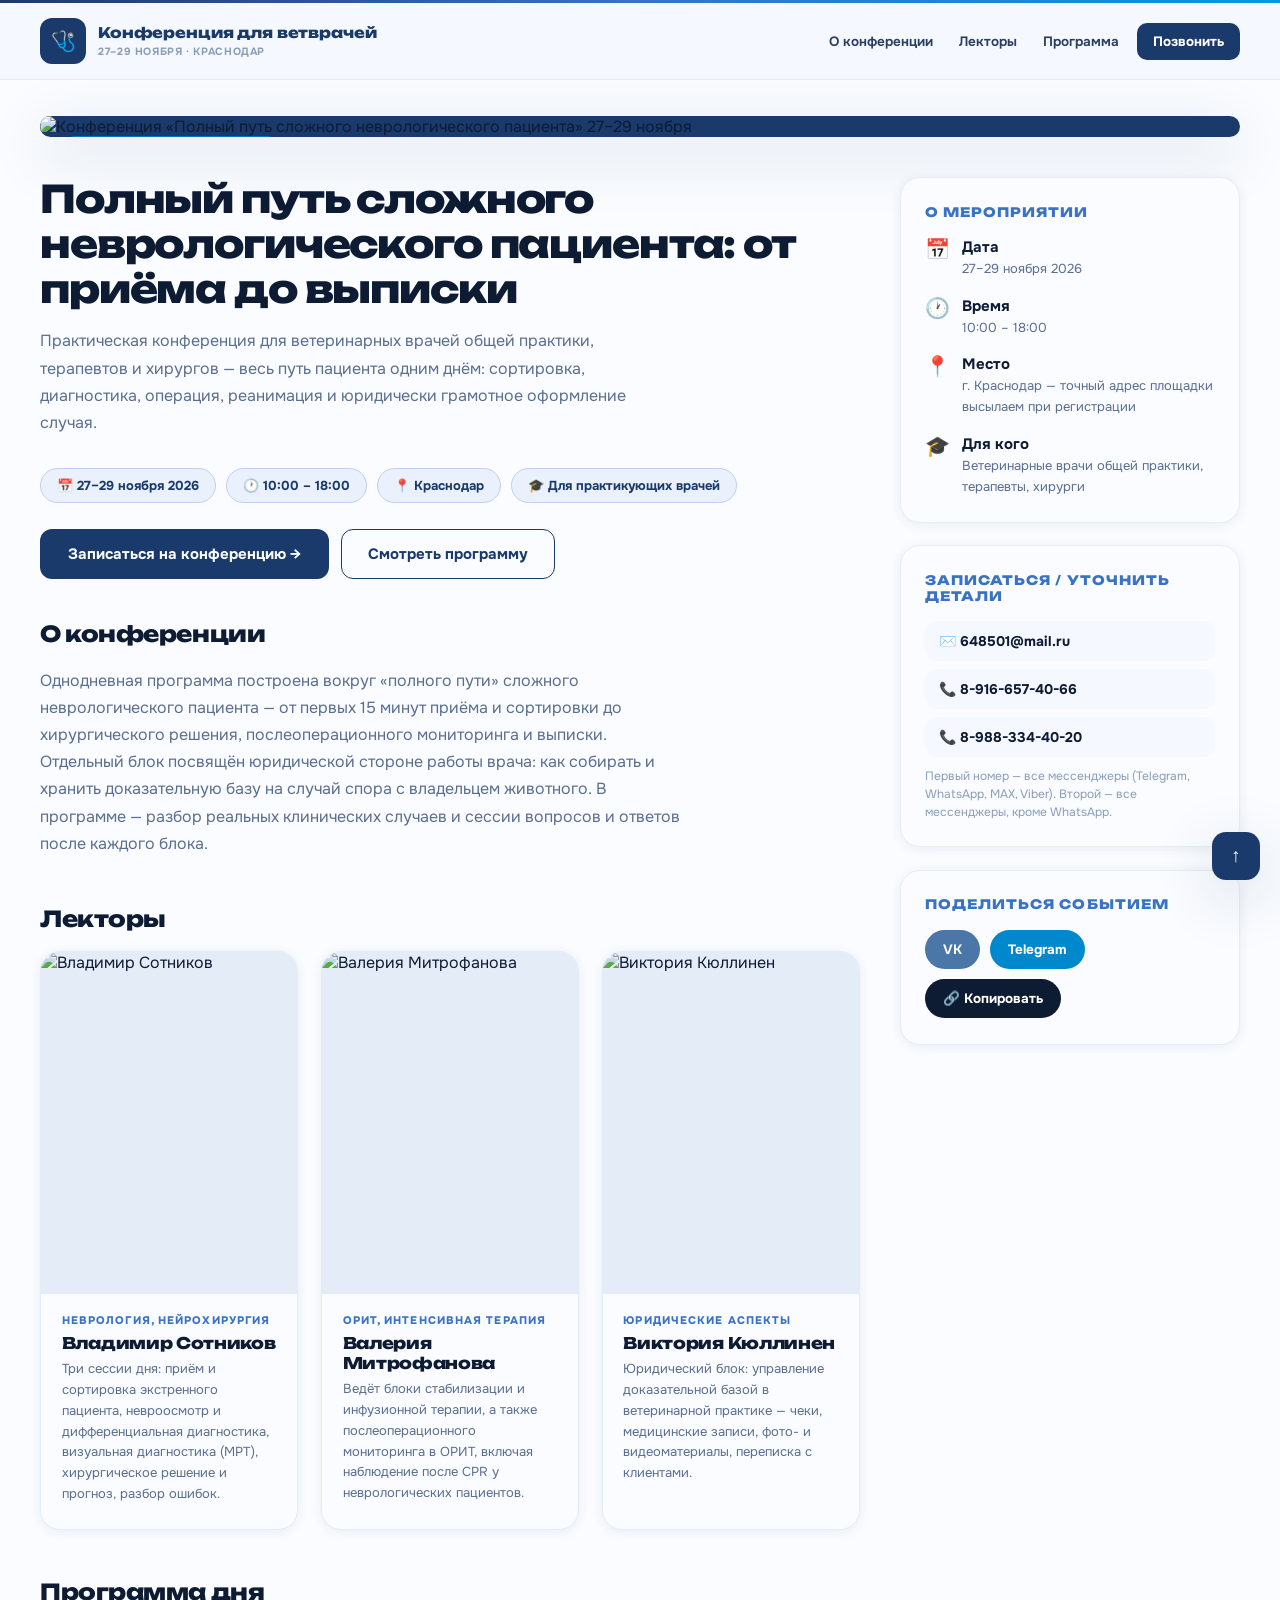
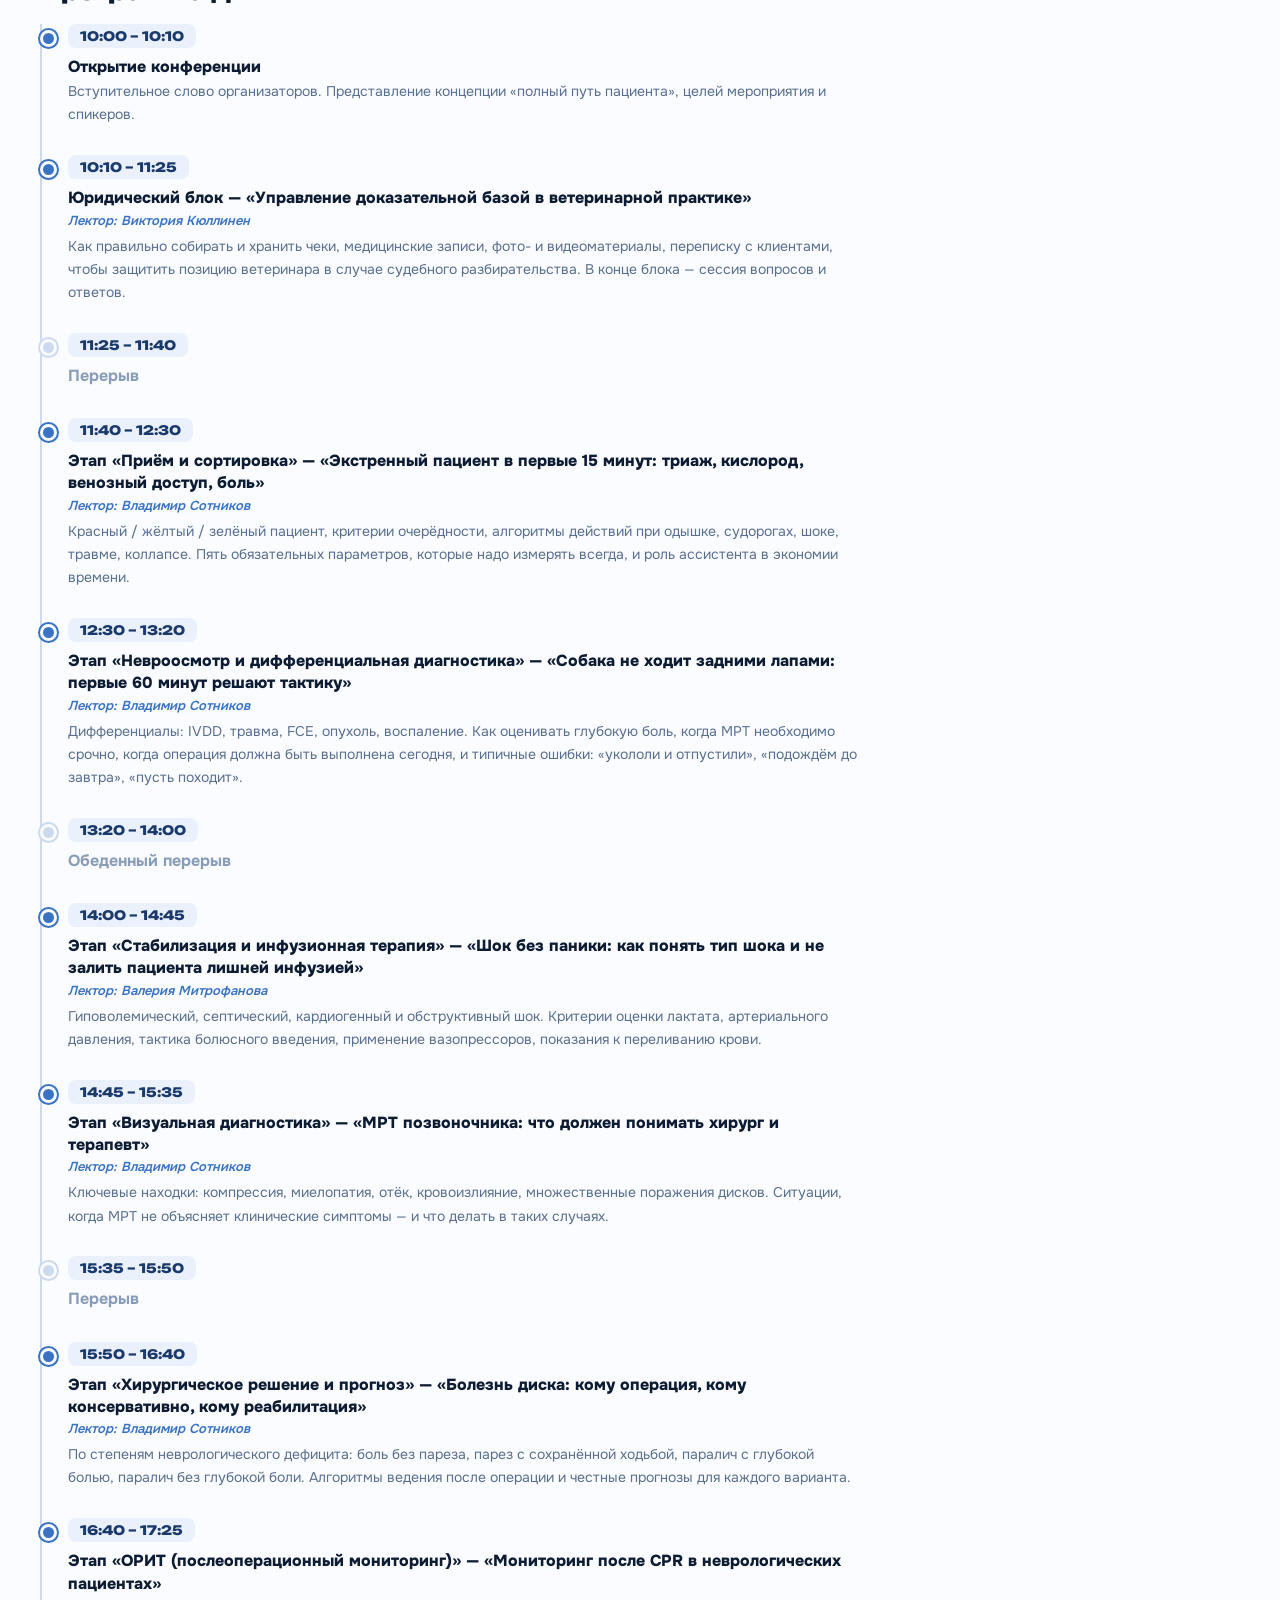
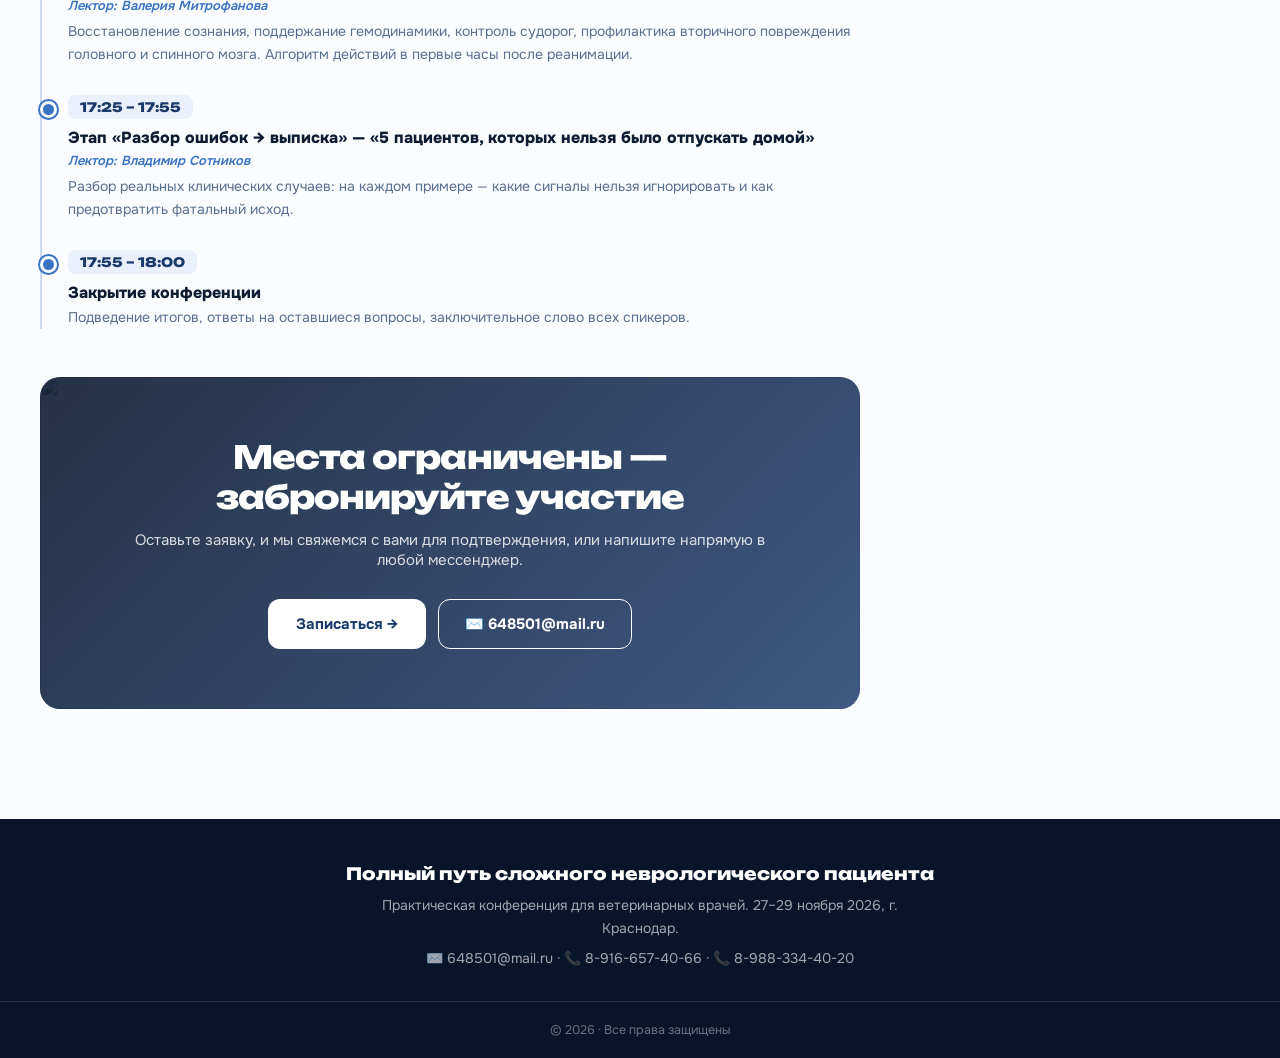
==== commit 56af5e21: "Add files via upload" ====
--- a/index.html
+++ b/index.html
@@ -1,175 +1,512 @@
 <!doctype html>
 <html lang="ru">
 <head>
-  <meta charset="utf-8">
-  <meta name="viewport" content="width=device-width, initial-scale=1">
-  <title>VETOC.RU — Ветеринарный образовательный центр</title>
-  <link rel="preconnect" href="https://fonts.googleapis.com">
-  <link rel="preconnect" href="https://fonts.gstatic.com" crossorigin>
-  <link href="https://fonts.googleapis.com/css2?family=Manrope:wght@400;500;600;700;800;900&family=Unbounded:wght@600;700;800&display=swap" rel="stylesheet">
-  <style>
-    :root{
-      --blue:#0b63b6;--cyan:#0aa0ea;--red:#e21b23;--ink:#152033;--muted:#64748b;
-      --bg:#f5f8fc;--card:#fff;--line:rgba(11,99,182,.13);--shadow:0 18px 54px rgba(20,67,113,.12);
-      --r:8px;
-    }
-    *{box-sizing:border-box} html{scroll-behavior:smooth}
-    body{margin:0;font-family:Manrope,Arial,sans-serif;color:var(--ink);background:linear-gradient(180deg,#fff 0,#f4f8fd 38%,#fff 100%)}
-    a{color:inherit}.wrap{max-width:1180px;margin:auto;padding:0 22px}
-    .nav{position:sticky;top:0;z-index:20;background:rgba(255,255,255,.88);backdrop-filter:blur(18px);border-bottom:1px solid var(--line)}
-    .nav-in{max-width:1180px;margin:auto;padding:14px 22px;display:flex;align-items:center;justify-content:space-between;gap:22px}
-    .brand{display:flex;align-items:center;gap:12px;text-decoration:none}.brand img{width:62px;height:62px;object-fit:contain;border-radius:var(--r);background:#fff;box-shadow:0 10px 26px rgba(11,99,182,.14)}
-    .brand b{display:block;font-family:Unbounded,sans-serif;color:var(--blue);font-size:18px;line-height:1}.brand span span{display:block;margin-top:4px;font-size:11px;font-weight:900;letter-spacing:.08em;text-transform:uppercase;color:var(--muted)}
-    .links{display:flex;gap:6px;flex-wrap:wrap;justify-content:flex-end}.links a{text-decoration:none;font-weight:900;font-size:14px;padding:10px 13px;border-radius:var(--r);transition:.2s}.links a:hover{background:#e1f2ff;color:var(--blue);transform:translateY(-1px)}.links .call{background:var(--blue);color:#fff}
-    .hero{max-width:1180px;margin:auto;padding:74px 22px 54px;display:grid;grid-template-columns:minmax(0,1.3fr) minmax(310px,.7fr);gap:54px;align-items:center}
-    .chip{display:inline-flex;gap:9px;align-items:center;padding:8px 12px;border:1px solid var(--line);border-radius:var(--r);background:#fff;color:var(--blue);font-weight:900;font-size:13px;letter-spacing:.08em;text-transform:uppercase}.chip:before{content:"";width:9px;height:9px;border-radius:50%;background:var(--red);box-shadow:0 0 0 6px rgba(226,27,35,.13)}
-    h1{font-family:Unbounded,sans-serif;font-size:clamp(34px,5.6vw,68px);line-height:1.06;letter-spacing:0;margin:22px 0 18px}h1 span{display:block;color:var(--blue)}
-    .lead{max-width:760px;margin:0;color:#40516a;font-size:19px;line-height:1.65;font-weight:650}
-    .actions{display:flex;gap:12px;flex-wrap:wrap;margin-top:28px}.btn{display:inline-flex;align-items:center;justify-content:center;min-height:50px;padding:0 20px;border-radius:var(--r);text-decoration:none;font-weight:900;border:1px solid transparent;transition:.2s}.btn:hover{transform:translateY(-2px)}.btn.primary{background:linear-gradient(135deg,var(--blue),var(--cyan));color:#fff;box-shadow:0 16px 34px rgba(11,99,182,.26)}.btn.light{background:#fff;color:var(--blue);border-color:var(--line);box-shadow:0 12px 28px rgba(11,99,182,.08)}
-    .hero .lead{max-width:720px}.hero-checks{display:grid;grid-template-columns:repeat(2,minmax(0,1fr));gap:10px 22px;margin:25px 0 0;padding:0;list-style:none;font-weight:850;color:#334155}.hero-checks li:before,.check-list li:before{content:"✓";display:inline-grid;place-items:center;width:20px;height:20px;margin-right:9px;border-radius:50%;background:#dceefe;color:var(--blue);font-size:13px;font-weight:900}.hero-panel{padding:28px;background:linear-gradient(145deg,#0b63b6,#167ed0);color:#fff;border-radius:var(--r);box-shadow:0 24px 54px rgba(11,99,182,.25)}.hero-panel p{margin:0 0 8px;font-size:13px;font-weight:900;letter-spacing:.1em;text-transform:uppercase;opacity:.8}.hero-panel h2{margin:0 0 24px;font-family:Unbounded,sans-serif;font-size:25px;line-height:1.25}.hero-stats{display:grid;grid-template-columns:1fr 1fr;gap:12px}.hero-stat{min-height:116px;padding:16px;border:1px solid rgba(255,255,255,.18);border-radius:var(--r);background:rgba(255,255,255,.1)}.hero-stat strong{display:block;font-family:Unbounded,sans-serif;font-size:26px;line-height:1.1}.hero-stat span{display:block;margin-top:8px;font-size:13px;line-height:1.4;font-weight:750;color:rgba(255,255,255,.86)}
-    section{padding:54px 0}.head{display:flex;align-items:end;justify-content:space-between;gap:20px;margin-bottom:26px}.kicker{margin:0 0 9px;color:var(--red);font-size:13px;font-weight:900;letter-spacing:.1em;text-transform:uppercase}.title{margin:0;font-family:Unbounded,sans-serif;font-size:clamp(28px,4.6vw,52px);line-height:1.05}
-    .events{display:grid;gap:18px}.event{position:relative;display:grid;grid-template-columns:188px minmax(180px,250px) 1fr;gap:22px;padding:24px;background:#fff;border:1px solid var(--line);border-radius:var(--r);box-shadow:0 16px 42px rgba(11,99,182,.09);overflow:hidden;animation:rise .55s ease both}.event:before{content:"";position:absolute;inset:0 auto 0 0;width:5px;background:linear-gradient(var(--blue),var(--red))}
-    .date{align-self:start;min-height:132px;display:grid;place-items:center;text-align:center;padding:16px;border-radius:var(--r);background:linear-gradient(145deg,var(--blue),var(--cyan));color:#fff;box-shadow:0 16px 34px rgba(11,99,182,.22)}.date b{font-family:Unbounded,sans-serif;font-size:26px;line-height:1.1}.date span{display:block;margin-top:8px;font-weight:900;font-size:12px;letter-spacing:.12em;text-transform:uppercase;opacity:.85}
-    .event-photo{position:relative;align-self:stretch;min-height:220px;border-radius:var(--r);overflow:hidden;background:#dbeafe;box-shadow:0 14px 34px rgba(11,99,182,.14)}.event-photo img{width:100%;height:100%;object-fit:cover;display:block}.event-photo span{position:absolute;left:10px;right:10px;bottom:10px;padding:8px 10px;border-radius:6px;background:rgba(255,255,255,.92);color:var(--blue);font-size:12px;font-weight:900;text-transform:uppercase;letter-spacing:.06em}
-    .event h3{font-family:Unbounded,sans-serif;color:var(--blue);font-size:clamp(22px,3vw,34px);line-height:1.12;margin:0 0 8px}.meta{margin:0 0 12px;color:var(--muted);font-weight:850}.agenda{display:grid;gap:9px;margin:0 0 14px;padding:0;list-style:none}.agenda li{position:relative;padding-left:18px;color:#334155;line-height:1.55}.agenda li:before{content:"";position:absolute;left:0;top:.7em;width:8px;height:8px;border-radius:50%;background:var(--red)}.agenda b{color:#0f172a}.detail{color:var(--red);font-weight:900;font-style:italic;text-decoration:none}.detail:hover{text-decoration:underline}
-    .notes{display:grid;grid-template-columns:repeat(3,1fr);gap:14px;margin-top:22px}.note{padding:18px;background:#fff;border:1px solid var(--line);border-radius:var(--r);font-weight:850;line-height:1.45;box-shadow:0 12px 32px rgba(11,99,182,.08)}.note:before{content:"✓";display:block;width:23px;height:23px;margin-bottom:10px;text-align:center;border-radius:50%;background:#dceefe;color:var(--blue);font-weight:900;line-height:23px}
-    .blue{background:linear-gradient(135deg,#0b63b6,#128ee1);color:#fff;position:relative;overflow:hidden}.blue:before{content:"";position:absolute;inset:0;background:radial-gradient(circle at 12% 20%,rgba(255,255,255,.24),transparent 28%);pointer-events:none}.blue .wrap{position:relative}.blue .kicker,.blue .title{color:#fff}.blue .event{color:var(--ink)}
-    .why{padding-top:24px}.why-grid{display:grid;grid-template-columns:.82fr 1.18fr;gap:18px}.why-intro{padding:28px;background:#0f315a;color:#fff;border-radius:var(--r)}.why-intro .kicker{color:#8fd4ff}.why-intro .title{font-size:clamp(26px,3.2vw,40px)}.why-intro p:last-child{margin:18px 0 0;line-height:1.65;color:rgba(255,255,255,.77);font-weight:650}.check-list{display:grid;grid-template-columns:1fr 1fr;gap:12px;margin:0;padding:0;list-style:none}.check-list li{display:flex;align-items:center;min-height:74px;padding:16px;background:#fff;border:1px solid var(--line);border-radius:var(--r);font-weight:900;box-shadow:0 10px 24px rgba(11,99,182,.06)}
-    .media-nav{display:grid;grid-template-columns:repeat(5,1fr);gap:10px;margin-bottom:22px}.media-nav a{padding:14px 12px;text-decoration:none;text-align:center;font-size:13px;font-weight:900;color:var(--blue);background:#fff;border:1px solid var(--line);border-radius:var(--r);transition:.2s}.media-nav a:hover{background:#e8f5ff;transform:translateY(-2px)}.photo-grid{display:grid;grid-template-columns:repeat(3,1fr);gap:16px}.photo-card{position:relative;min-height:360px;border-radius:var(--r);overflow:hidden;box-shadow:var(--shadow);background:#dbeafe}.photo-card.tall{grid-row:auto}.photo-card img{width:100%;height:100%;object-fit:cover;display:block}.photo-card .cap{position:absolute;left:14px;right:14px;bottom:14px;padding:12px 14px;border-radius:var(--r);background:rgba(255,255,255,.92);backdrop-filter:blur(10px);font-weight:900;color:var(--blue)}.content-grid{display:grid;grid-template-columns:repeat(4,1fr);gap:16px}.content-card{min-height:220px;padding:24px;display:flex;flex-direction:column;justify-content:end;border-radius:var(--r);border:1px solid var(--line);background:#fff;box-shadow:0 12px 30px rgba(11,99,182,.07)}.content-card h3{margin:0 0 10px;font-family:Unbounded,sans-serif;color:var(--blue);font-size:20px;line-height:1.3}.content-card p{margin:0;color:var(--muted);font-weight:650;line-height:1.6}.content-card.video{background:linear-gradient(145deg,#e8f6ff,#fff)}.content-card.halls{background:linear-gradient(145deg,#f6fbff,#e5f3ff)}.content-card.cert{background:linear-gradient(145deg,#fff,#f1f8ff)}
-    .tabs{display:inline-flex;padding:5px;background:#fff;border:1px solid var(--line);border-radius:var(--r)}.tab{border:0;background:transparent;padding:12px 18px;border-radius:6px;font-weight:900;cursor:pointer}.tab.active{background:var(--blue);color:#fff}.archive{display:none}.archive.active{display:grid}
-    .req{display:grid;grid-template-columns:1fr 330px;gap:24px}.card{padding:28px;background:#fff;border:1px solid var(--line);border-radius:var(--r);box-shadow:0 16px 42px rgba(11,99,182,.1)}.req-list{display:grid;gap:12px;margin:0;padding:0;list-style:none}.req-list li{display:grid;grid-template-columns:150px 1fr;gap:14px;padding-bottom:12px;border-bottom:1px solid var(--line)}.req-list span{font-size:13px;font-weight:900;text-transform:uppercase;color:var(--muted)}.req-list b{overflow-wrap:anywhere}.logo-card{text-align:center}.logo-card img{max-width:230px;width:100%;border-radius:var(--r);margin-bottom:16px}
-    footer{padding:34px 22px;background:#07192d;color:rgba(255,255,255,.76)}footer .wrap{display:flex;justify-content:space-between;gap:18px;flex-wrap:wrap}.top{position:fixed;right:18px;bottom:18px;width:46px;height:46px;border:0;border-radius:var(--r);background:var(--red);color:#fff;font-size:20px;font-weight:900;box-shadow:0 16px 32px rgba(226,27,35,.28);cursor:pointer}
-    @keyframes rise{from{opacity:0;transform:translateY(16px)}to{opacity:1;transform:none}}
-    @media(max-width:900px){.nav-in{flex-direction:column;align-items:flex-start}.links{justify-content:flex-start}.hero{padding-top:42px;grid-template-columns:1fr;gap:28px}.event{grid-template-columns:1fr}.date{text-align:left;justify-items:start;min-height:auto}.event-photo{min-height:320px}.notes,.photo-grid,.why-grid{grid-template-columns:1fr}.content-grid{grid-template-columns:repeat(2,1fr)}.media-nav{grid-template-columns:repeat(2,1fr)}.check-list{grid-template-columns:1fr}.req{grid-template-columns:1fr}.photo-card,.photo-card.tall{min-height:260px;grid-row:auto}}
-    @media(max-width:560px){.links{display:grid;grid-template-columns:1fr 1fr;width:100%}.links a{text-align:center;font-size:13px;padding:10px 8px}.links .call{grid-column:1/-1}.brand b{font-size:15px}.actions .btn{width:100%}.hero-checks,.hero-stats,.content-grid{grid-template-columns:1fr}.event,.card{padding:20px}.event-photo{min-height:280px}.media-nav{grid-template-columns:1fr}.req-list li{grid-template-columns:1fr;gap:4px}}
-  </style>
+<meta charset="utf-8">
+<meta name="viewport" content="width=device-width, initial-scale=1">
+<title>Полный путь сложного неврологического пациента — конференция 27–29 ноября, Краснодар</title>
+<meta name="description" content="Практическая конференция для ветеринарных врачей общей практики, терапевтов и хирургов. 27–29 ноября, Краснодар.">
+<link rel="preconnect" href="https://fonts.googleapis.com">
+<link rel="preconnect" href="https://fonts.gstatic.com" crossorigin>
+<link href="https://fonts.googleapis.com/css2?family=Onest:wght@400;500;600;700;800;900&family=Unbounded:wght@700;800;900&family=Cormorant+Garamond:ital,wght@0,600;1,700&display=swap" rel="stylesheet">
+<style>
+:root{
+  --cream:#F5F8FF; --warm-white:#FAFCFF; --sand:#E4ECF7; --sand-mid:#CDD9EE;
+  --forest:#1A3A6B; --forest-mid:#1E4D8C; --forest-light:#3A72C4; --forest-pale:#BDD0F0; --forest-faint:#EBF1FC;
+  --amber:#0077C8; --amber-light:#90C0F0; --amber-pale:#E0EEFC;
+  --text-dark:#0D1B33; --text-mid:#2B3F60; --text-soft:#5A6E8F; --text-muted:#8A9DB8;
+  --shadow-sm:0 2px 12px rgba(26,58,107,.08); --shadow-md:0 6px 30px rgba(26,58,107,.12); --shadow-lg:0 16px 60px rgba(26,58,107,.18);
+  --radius:20px; --radius-sm:12px;
+}
+*{box-sizing:border-box;margin:0;padding:0}
+html{scroll-behavior:smooth}
+body{font-family:'Onest',sans-serif;color:var(--text-dark);background:var(--warm-white);overflow-x:hidden;-webkit-font-smoothing:antialiased}
+a{color:inherit}
+img{max-width:100%;display:block}
+::selection{background:var(--forest-pale)}
+:focus-visible{outline:2.5px solid var(--amber);outline-offset:2px}
+
+/* ===== HEADER ===== */
+header{position:sticky;top:0;z-index:1000;background:rgba(245,248,255,.95);backdrop-filter:blur(20px);-webkit-backdrop-filter:blur(20px);border-bottom:1px solid var(--sand)}
+header::before{content:'';display:block;height:3px;background:linear-gradient(90deg,#1A3A6B 0%,#3A72C4 50%,#0099E6 100%)}
+.nav-in{max-width:1280px;margin:0 auto;padding:0 2.5rem;min-height:76px;display:flex;align-items:center;justify-content:space-between;gap:16px;flex-wrap:wrap;padding-top:10px;padding-bottom:10px}
+.brand{display:flex;align-items:center;gap:12px;text-decoration:none}
+.brand-mark{width:46px;height:46px;border-radius:12px;background:var(--forest);color:#fff;display:flex;align-items:center;justify-content:center;font-size:20px;flex-shrink:0}
+.brand-text b{display:block;font-family:'Unbounded',sans-serif;font-size:14.5px;font-weight:800;color:var(--forest);letter-spacing:-.01em;line-height:1.25}
+.brand-text span{display:block;font-size:10.5px;font-weight:700;letter-spacing:.06em;text-transform:uppercase;color:var(--text-muted);margin-top:2px}
+.quicknav{display:flex;gap:2px;align-items:center;flex-wrap:wrap}
+.quicknav a{text-decoration:none;color:var(--text-mid);font-weight:650;font-size:13.5px;padding:9px 12px;border-radius:9px;transition:.2s;white-space:nowrap}
+.quicknav a:hover{color:var(--forest);background:var(--forest-faint)}
+.quicknav .call{background:var(--forest);color:#fff!important;border-radius:10px;padding:10px 16px;margin-left:4px;font-weight:700}
+.quicknav .call:hover{background:var(--forest-mid)}
+@media(max-width:900px){.quicknav a:not(.call){display:none}}
+@media(max-width:480px){.brand-text span{display:none}.brand-mark{width:40px;height:40px;font-size:17px}}
+
+/* ===== BUTTONS ===== */
+.btn-primary{background:var(--forest);color:var(--warm-white);padding:15px 28px;border-radius:var(--radius-sm);font-size:15px;font-weight:700;cursor:pointer;border:none;text-decoration:none;display:inline-flex;align-items:center;gap:8px;transition:all .25s;font-family:'Onest',sans-serif}
+.btn-primary:hover{background:var(--forest-mid);transform:translateY(-2px);box-shadow:var(--shadow-md)}
+.btn-outline{background:transparent;color:var(--forest);border:1.5px solid var(--forest);padding:13.5px 26px;border-radius:var(--radius-sm);font-size:15px;font-weight:700;cursor:pointer;text-decoration:none;display:inline-flex;align-items:center;gap:8px;transition:all .25s;font-family:'Onest',sans-serif}
+.btn-outline:hover{background:var(--forest-faint);transform:translateY(-2px)}
+
+/* ===== EVENT HERO ===== */
+.event-hero-wrap{padding:36px 2.5rem 0;max-width:1280px;margin:0 auto}
+.event-hero-banner{border-radius:var(--radius);overflow:hidden;box-shadow:var(--shadow-lg);position:relative;margin-bottom:2.5rem;background:var(--forest)}
+.event-hero-banner img{width:100%;display:block;max-height:520px;object-fit:cover}
+.event-hero-tag{position:absolute;top:20px;left:20px;background:var(--amber);color:#fff;font-size:12px;font-weight:800;letter-spacing:.08em;text-transform:uppercase;padding:8px 16px;border-radius:50px;box-shadow:var(--shadow-sm)}
+
+/* ===== LAYOUT ===== */
+.event-layout{display:grid;grid-template-columns:1fr 340px;gap:2.5rem;max-width:1280px;margin:0 auto;padding:0 2.5rem 90px;align-items:start}
+.event-main h1{font-family:'Unbounded',sans-serif;font-size:clamp(24px,3.4vw,38px);font-weight:800;color:var(--text-dark);line-height:1.18;letter-spacing:-.03em;margin-bottom:1rem}
+.event-sub{font-size:16px;color:var(--text-soft);line-height:1.7;margin-bottom:2rem;max-width:640px}
+.event-meta-pills{display:flex;gap:10px;flex-wrap:wrap;margin-bottom:1.6rem}
+.event-pill{display:inline-flex;align-items:center;gap:8px;background:var(--forest-faint);border:1px solid var(--forest-pale);color:var(--forest);font-size:13px;font-weight:700;padding:8px 16px;border-radius:50px}
+.event-cta-row{display:flex;gap:12px;flex-wrap:wrap;margin-bottom:2.6rem}
+
+.event-block{margin-bottom:3rem}
+.event-block h2{font-family:'Unbounded',sans-serif;font-size:22px;font-weight:800;color:var(--text-dark);margin-bottom:1.2rem;letter-spacing:-.02em}
+
+.speakers-grid{display:grid;grid-template-columns:repeat(3,1fr);gap:1.4rem}
+.speaker-card{background:var(--warm-white);border:1px solid var(--sand);border-radius:var(--radius);overflow:hidden;box-shadow:var(--shadow-sm);transition:all .3s}
+.speaker-card:hover{transform:translateY(-4px);box-shadow:var(--shadow-md)}
+.speaker-photo{aspect-ratio:3/4;overflow:hidden;background:var(--sand)}
+.speaker-photo img{width:100%;height:100%;object-fit:cover;display:block}
+.speaker-body{padding:1.2rem 1.3rem 1.5rem}
+.speaker-role{font-size:11px;font-weight:800;letter-spacing:.1em;text-transform:uppercase;color:var(--forest-light);margin-bottom:6px}
+.speaker-name{font-family:'Unbounded',sans-serif;font-size:16px;font-weight:800;color:var(--text-dark);letter-spacing:-.02em;margin-bottom:6px}
+.speaker-desc{font-size:13px;color:var(--text-soft);line-height:1.6}
+
+.program-list{border-left:2px solid var(--sand-mid);padding-left:1.6rem}
+.program-item{position:relative;padding-bottom:1.8rem}
+.program-item:last-child{padding-bottom:0}
+.program-item::before{content:'';position:absolute;left:-1.72rem;top:6px;width:11px;height:11px;border-radius:50%;background:var(--forest-light);border:3px solid var(--warm-white);box-shadow:0 0 0 2px var(--forest-light)}
+.program-time{display:inline-block;font-family:'Unbounded',sans-serif;font-size:13px;font-weight:800;color:var(--forest);background:var(--forest-faint);padding:4px 12px;border-radius:8px;margin-bottom:8px}
+.program-title{font-size:16px;font-weight:800;color:var(--text-dark);margin-bottom:2px;line-height:1.4}
+.program-speaker{font-size:13px;font-style:italic;color:var(--forest-light);font-weight:600;margin-bottom:6px}
+.program-desc{font-size:14px;color:var(--text-soft);line-height:1.65}
+.program-item.is-break .program-title{color:var(--text-muted);font-weight:700}
+.program-item.is-break::before{background:var(--sand-mid);box-shadow:0 0 0 2px var(--sand-mid)}
+
+.event-register-band{border-radius:var(--radius);overflow:hidden;position:relative;padding:60px 2.5rem;text-align:center}
+.event-register-band img.bg{position:absolute;inset:0;width:100%;height:100%;object-fit:cover;z-index:0}
+.event-register-band::after{content:'';position:absolute;inset:0;background:linear-gradient(135deg,rgba(13,27,51,.90),rgba(26,58,107,.84));z-index:1}
+.event-register-inner{position:relative;z-index:2;max-width:640px;margin:0 auto}
+.event-register-inner h2{font-family:'Unbounded',sans-serif;font-size:clamp(22px,3vw,32px);font-weight:800;color:#fff;margin-bottom:.8rem;letter-spacing:-.03em}
+.event-register-inner p{color:rgba(255,255,255,.82);font-size:15px;margin-bottom:1.8rem}
+.event-register-btns{display:flex;gap:12px;justify-content:center;flex-wrap:wrap}
+
+.event-sidebar{position:sticky;top:96px;display:flex;flex-direction:column;gap:1.4rem}
+.event-info-card,.event-contact-card,.event-share-card{background:var(--warm-white);border:1px solid var(--sand);border-radius:var(--radius);padding:1.6rem 1.5rem;box-shadow:var(--shadow-sm)}
+.event-info-card h3,.event-contact-card h3,.event-share-card h3{font-family:'Unbounded',sans-serif;font-size:13px;font-weight:800;letter-spacing:.08em;text-transform:uppercase;color:var(--forest-light);margin-bottom:1.1rem}
+.event-info-row{display:flex;align-items:flex-start;gap:12px;margin-bottom:1.1rem}
+.event-info-row:last-child{margin-bottom:0}
+.event-info-row .ei{font-size:20px;flex-shrink:0}
+.event-info-row div strong{display:block;font-size:15px;color:var(--text-dark);font-weight:700}
+.event-info-row div span{font-size:13px;color:var(--text-soft)}
+.event-contact-link{display:flex;align-items:center;gap:10px;padding:11px 14px;border-radius:var(--radius-sm);background:var(--cream);text-decoration:none;color:var(--text-dark);font-weight:700;font-size:14px;margin-bottom:8px;transition:all .2s}
+.event-contact-link:last-child{margin-bottom:0}
+.event-contact-link:hover{background:var(--forest-faint);transform:translateX(3px)}
+.event-contact-note{font-size:12px;color:var(--text-muted);margin-top:.6rem;line-height:1.5}
+.share-buttons{display:flex;gap:10px;flex-wrap:wrap}
+.share-btn{display:inline-flex;align-items:center;gap:8px;padding:11px 18px;border-radius:50px;font-size:13.5px;font-weight:700;cursor:pointer;text-decoration:none;border:none;transition:all .25s;font-family:'Onest',sans-serif}
+.share-btn:hover{transform:translateY(-3px);box-shadow:var(--shadow-md)}
+.share-vk{background:#4a76a8;color:#fff}
+.share-tg{background:#0088cc;color:#fff}
+.share-copy{background:var(--text-dark);color:#fff}
+
+@media(max-width:1024px){.event-layout{grid-template-columns:1fr}.event-sidebar{position:static}}
+@media(max-width:720px){.speakers-grid{grid-template-columns:1fr 1fr}.event-hero-wrap,.event-layout{padding-left:1.2rem;padding-right:1.2rem}}
+@media(max-width:480px){.speakers-grid{grid-template-columns:1fr}.event-register-band{padding:40px 1.3rem}}
+
+/* ===== MODAL ===== */
+.modal-overlay{position:fixed;inset:0;background:rgba(13,27,51,.65);backdrop-filter:blur(8px);-webkit-backdrop-filter:blur(8px);z-index:2000;display:none;align-items:flex-start;justify-content:center;overflow-y:auto;-webkit-overflow-scrolling:touch}
+.modal-overlay.open{display:flex}
+.modal{background:var(--warm-white);border-radius:24px;padding:3rem 2rem 2rem;width:100%;max-width:500px;box-shadow:var(--shadow-lg);position:relative;animation:slideUp .35s cubic-bezier(.34,1.56,.64,1);margin:1rem auto;flex-shrink:0}
+@media(max-width:520px){.modal{border-radius:20px 20px 0 0;margin:auto 0 0 0;padding:1rem 1.2rem 2rem;max-width:100%}.modal-overlay{align-items:flex-end}}
+.modal-close{position:sticky;top:0;float:right;margin:0 0 .5rem .5rem;background:var(--forest);border:none;border-radius:50%;width:42px;height:42px;cursor:pointer;font-size:20px;color:#fff;display:flex;align-items:center;justify-content:center;transition:background .2s;z-index:10;box-shadow:0 4px 12px rgba(26,58,107,.3);flex-shrink:0}
+.modal-close:hover{background:var(--forest-mid)}
+@keyframes slideUp{from{transform:translateY(40px);opacity:0}to{transform:translateY(0);opacity:1}}
+.modal-eyebrow{font-size:11px;font-weight:800;letter-spacing:.14em;text-transform:uppercase;color:var(--forest-light);margin-bottom:8px}
+.modal h2{font-family:'Unbounded',sans-serif;font-size:24px;color:var(--text-dark);margin-bottom:.4rem;font-weight:800;letter-spacing:-.03em}
+.modal-sub{font-size:14px;color:var(--text-soft);margin-bottom:2rem;line-height:1.6}
+.form-group{margin-bottom:1.2rem}
+.form-group label{display:block;font-size:12px;font-weight:600;color:var(--text-soft);margin-bottom:6px;text-transform:uppercase;letter-spacing:.06em}
+.form-group input,.form-group textarea{width:100%;padding:13px 16px;border:1.5px solid var(--sand-mid);border-radius:var(--radius-sm);font-family:'Onest',sans-serif;font-size:15px;color:var(--text-dark);background:var(--cream);transition:all .2s;-webkit-appearance:none}
+.form-group input:focus,.form-group textarea:focus{outline:none;border-color:var(--forest);box-shadow:0 0 0 3px rgba(26,58,107,.12)}
+.form-group textarea{height:90px;resize:vertical}
+.form-success{text-align:center;padding:1rem 0}
+.form-success .check{font-size:60px;margin-bottom:1rem}
+.form-success h3{font-family:'Unbounded',sans-serif;font-size:22px;color:var(--forest);margin-bottom:.5rem;font-weight:800}
+.form-success p{color:var(--text-soft);font-size:15px;line-height:1.7}
+
+/* ===== FOOTER ===== */
+footer{background:#07142A;color:rgba(255,255,255,.7);padding:44px 0 0;margin-top:20px}
+.foot-in{max-width:1280px;margin:0 auto;padding:0 2.5rem;text-align:center}
+.foot-brand{font-family:'Unbounded',sans-serif;font-size:17px;font-weight:800;color:#fff;margin-bottom:10px}
+.foot-in p{font-size:14px;line-height:1.7;max-width:560px;margin:0 auto 6px;color:rgba(255,255,255,.62)}
+.foot-bottom{margin-top:30px;padding:20px 2.5rem;border-top:1px solid rgba(255,255,255,.1);text-align:center;font-size:12.5px;color:rgba(255,255,255,.4)}
+.top-btn{position:fixed;right:20px;bottom:20px;width:48px;height:48px;border:0;border-radius:14px;background:var(--forest);color:#fff;font-size:19px;font-weight:900;box-shadow:var(--shadow-lg);cursor:pointer;z-index:50;transition:.2s}
+.top-btn:hover{background:var(--forest-mid);transform:translateY(-3px)}
+
+.toast{position:fixed;left:50%;bottom:24px;transform:translateX(-50%) translateY(20px);background:var(--text-dark);color:#fff;padding:13px 22px;border-radius:50px;font-size:14px;font-weight:600;box-shadow:var(--shadow-lg);z-index:3000;opacity:0;pointer-events:none;transition:.3s}
+.toast.show{opacity:1;transform:translateX(-50%) translateY(0)}
+</style>
 </head>
 <body>
-  <header class="nav">
-    <div class="nav-in">
-      <a class="brand" href="#top"><img src="assets/vetoc-logo.jpg" alt="VETOC"><span><b>VETOC.RU</b><span>Ветеринарный образовательный центр</span></span></a>
-      <nav class="links">
-        <a href="#announcements">Анонсы</a>
-        <a href="#why">Почему мы</a>
-        <a href="#photos">Фото</a>
-        <a href="#reviews">Отзывы</a>
-        <a href="#videos">Видео</a>
-        <a href="#requisites">Реквизиты</a>
-        <a class="call" href="tel:+79166574066">Позвонить</a>
-      </nav>
+
+<header>
+  <div class="nav-in">
+    <a class="brand" href="#top">
+      <span class="brand-mark">🩺</span>
+      <span class="brand-text"><b>Конференция для ветврачей</b><span>27–29 ноября · Краснодар</span></span>
+    </a>
+    <nav class="quicknav">
+      <a href="#about">О конференции</a>
+      <a href="#speakers">Лекторы</a>
+      <a href="#program">Программа</a>
+      <a class="call" href="tel:+79166574066">Позвонить</a>
+    </nav>
+  </div>
+</header>
+
+<main id="top">
+  <div class="event-hero-wrap">
+    <div class="event-hero-banner">
+      <span class="event-hero-tag">🎓 Открыта регистрация</span>
+      <img src="assets/event-hero-cat.jpg" alt="Конференция «Полный путь сложного неврологического пациента» 27–29 ноября">
     </div>
-  </header>
-
-  <main id="top">
-    <section class="hero">
-      <div>
-        <div class="chip">VETOC.RU</div>
-        <h1>Образовательный центр <span>практикующих ветеринарных врачей</span></h1>
-        <p class="lead">Практические курсы, мастер-классы и лекции ведущих специалистов России.</p>
-        <ul class="hero-checks"><li>Практика</li><li>Живое общение</li><li>Современные методики</li><li>Сертификат</li></ul>
-        <div class="actions">
-          <a class="btn primary" href="#announcements">Посмотреть ближайшие мероприятия</a>
-          <a class="btn light" href="#archive">Прошедшие мероприятия</a>
+  </div>
+
+  <div class="event-layout">
+    <div class="event-main">
+
+      <h1>Полный путь сложного неврологического пациента: от приёма до выписки</h1>
+      <p class="event-sub">Практическая конференция для ветеринарных врачей общей практики, терапевтов и хирургов — весь путь пациента одним днём: сортировка, диагностика, операция, реанимация и юридически грамотное оформление случая.</p>
+
+      <div class="event-meta-pills">
+        <span class="event-pill">📅 27–29 ноября 2026</span>
+        <span class="event-pill">🕐 10:00 – 18:00</span>
+        <span class="event-pill">📍 Краснодар</span>
+        <span class="event-pill">🎓 Для практикующих врачей</span>
+      </div>
+
+      <div class="event-cta-row">
+        <button class="btn-primary" onclick="openEventModal()">Записаться на конференцию →</button>
+        <a href="#program" class="btn-outline">Смотреть программу</a>
+      </div>
+
+      <div class="event-block" id="about">
+        <h2>О конференции</h2>
+        <p class="event-sub" style="margin-bottom:0;">Однодневная программа построена вокруг «полного пути» сложного неврологического пациента — от первых 15 минут приёма и сортировки до хирургического решения, послеоперационного мониторинга и выписки. Отдельный блок посвящён юридической стороне работы врача: как собирать и хранить доказательную базу на случай спора с владельцем животного. В программе — разбор реальных клинических случаев и сессии вопросов и ответов после каждого блока.</p>
+      </div>
+
+      <div class="event-block" id="speakers">
+        <h2>Лекторы</h2>
+        <div class="speakers-grid">
+
+          <div class="speaker-card">
+            <div class="speaker-photo"><img src="assets/speaker-sotnikov.jpg" alt="Владимир Сотников"></div>
+            <div class="speaker-body">
+              <div class="speaker-role">Неврология, нейрохирургия</div>
+              <div class="speaker-name">Владимир Сотников</div>
+              <div class="speaker-desc">Три сессии дня: приём и сортировка экстренного пациента, невроосмотр и дифференциальная диагностика, визуальная диагностика (МРТ), хирургическое решение и прогноз, разбор ошибок.</div>
+            </div>
+          </div>
+
+          <div class="speaker-card">
+            <div class="speaker-photo"><img src="assets/speaker-mitrofanova.jpg" alt="Валерия Митрофанова"></div>
+            <div class="speaker-body">
+              <div class="speaker-role">ОРИТ, интенсивная терапия</div>
+              <div class="speaker-name">Валерия Митрофанова</div>
+              <div class="speaker-desc">Ведёт блоки стабилизации и инфузионной терапии, а также послеоперационного мониторинга в ОРИТ, включая наблюдение после CPR у неврологических пациентов.</div>
+            </div>
+          </div>
+
+          <div class="speaker-card">
+            <div class="speaker-photo"><img src="assets/speaker-kyullinen.jpg" alt="Виктория Кюллинен"></div>
+            <div class="speaker-body">
+              <div class="speaker-role">Юридические аспекты</div>
+              <div class="speaker-name">Виктория Кюллинен</div>
+              <div class="speaker-desc">Юридический блок: управление доказательной базой в ветеринарной практике — чеки, медицинские записи, фото- и видеоматериалы, переписка с клиентами.</div>
+            </div>
+          </div>
+
         </div>
       </div>
-      <aside class="hero-panel" aria-label="VETOC в цифрах">
-        <p>VETOC в цифрах</p>
-        <h2>Знания, которые работают в клинике</h2>
-        <div class="hero-stats">
-          <div class="hero-stat"><strong>600+</strong><span>участников со всего Краснодарского края и не только</span></div>
-          <div class="hero-stat"><strong>80+</strong><span>образовательных мероприятий</span></div>
-          <div class="hero-stat"><strong>Россия</strong><span>преподаватели из ведущих клиник</span></div>
-          <div class="hero-stat"><strong>100%</strong><span>официальные сертификаты</span></div>
+
+      <div class="event-block" id="program">
+        <h2>Программа дня</h2>
+        <div class="program-list">
+
+          <div class="program-item">
+            <div class="program-time">10:00 – 10:10</div>
+            <div class="program-title">Открытие конференции</div>
+            <div class="program-desc">Вступительное слово организаторов. Представление концепции «полный путь пациента», целей мероприятия и спикеров.</div>
+          </div>
+
+          <div class="program-item">
+            <div class="program-time">10:10 – 11:25</div>
+            <div class="program-title">Юридический блок — «Управление доказательной базой в ветеринарной практике»</div>
+            <div class="program-speaker">Лектор: Виктория Кюллинен</div>
+            <div class="program-desc">Как правильно собирать и хранить чеки, медицинские записи, фото- и видеоматериалы, переписку с клиентами, чтобы защитить позицию ветеринара в случае судебного разбирательства. В конце блока — сессия вопросов и ответов.</div>
+          </div>
+
+          <div class="program-item is-break">
+            <div class="program-time">11:25 – 11:40</div>
+            <div class="program-title">Перерыв</div>
+          </div>
+
+          <div class="program-item">
+            <div class="program-time">11:40 – 12:30</div>
+            <div class="program-title">Этап «Приём и сортировка» — «Экстренный пациент в первые 15 минут: триаж, кислород, венозный доступ, боль»</div>
+            <div class="program-speaker">Лектор: Владимир Сотников</div>
+            <div class="program-desc">Красный / жёлтый / зелёный пациент, критерии очерёдности, алгоритмы действий при одышке, судорогах, шоке, травме, коллапсе. Пять обязательных параметров, которые надо измерять всегда, и роль ассистента в экономии времени.</div>
+          </div>
+
+          <div class="program-item">
+            <div class="program-time">12:30 – 13:20</div>
+            <div class="program-title">Этап «Невроосмотр и дифференциальная диагностика» — «Собака не ходит задними лапами: первые 60 минут решают тактику»</div>
+            <div class="program-speaker">Лектор: Владимир Сотников</div>
+            <div class="program-desc">Дифференциалы: IVDD, травма, FCE, опухоль, воспаление. Как оценивать глубокую боль, когда МРТ необходимо срочно, когда операция должна быть выполнена сегодня, и типичные ошибки: «укололи и отпустили», «подождём до завтра», «пусть походит».</div>
+          </div>
+
+          <div class="program-item is-break">
+            <div class="program-time">13:20 – 14:00</div>
+            <div class="program-title">Обеденный перерыв</div>
+          </div>
+
+          <div class="program-item">
+            <div class="program-time">14:00 – 14:45</div>
+            <div class="program-title">Этап «Стабилизация и инфузионная терапия» — «Шок без паники: как понять тип шока и не залить пациента лишней инфузией»</div>
+            <div class="program-speaker">Лектор: Валерия Митрофанова</div>
+            <div class="program-desc">Гиповолемический, септический, кардиогенный и обструктивный шок. Критерии оценки лактата, артериального давления, тактика болюсного введения, применение вазопрессоров, показания к переливанию крови.</div>
+          </div>
+
+          <div class="program-item">
+            <div class="program-time">14:45 – 15:35</div>
+            <div class="program-title">Этап «Визуальная диагностика» — «МРТ позвоночника: что должен понимать хирург и терапевт»</div>
+            <div class="program-speaker">Лектор: Владимир Сотников</div>
+            <div class="program-desc">Ключевые находки: компрессия, миелопатия, отёк, кровоизлияние, множественные поражения дисков. Ситуации, когда МРТ не объясняет клинические симптомы — и что делать в таких случаях.</div>
+          </div>
+
+          <div class="program-item is-break">
+            <div class="program-time">15:35 – 15:50</div>
+            <div class="program-title">Перерыв</div>
+          </div>
+
+          <div class="program-item">
+            <div class="program-time">15:50 – 16:40</div>
+            <div class="program-title">Этап «Хирургическое решение и прогноз» — «Болезнь диска: кому операция, кому консервативно, кому реабилитация»</div>
+            <div class="program-speaker">Лектор: Владимир Сотников</div>
+            <div class="program-desc">По степеням неврологического дефицита: боль без пареза, парез с сохранённой ходьбой, паралич с глубокой болью, паралич без глубокой боли. Алгоритмы ведения после операции и честные прогнозы для каждого варианта.</div>
+          </div>
+
+          <div class="program-item">
+            <div class="program-time">16:40 – 17:25</div>
+            <div class="program-title">Этап «ОРИТ (послеоперационный мониторинг)» — «Мониторинг после CPR в неврологических пациентах»</div>
+            <div class="program-speaker">Лектор: Валерия Митрофанова</div>
+            <div class="program-desc">Восстановление сознания, поддержание гемодинамики, контроль судорог, профилактика вторичного повреждения головного и спинного мозга. Алгоритм действий в первые часы после реанимации.</div>
+          </div>
+
+          <div class="program-item">
+            <div class="program-time">17:25 – 17:55</div>
+            <div class="program-title">Этап «Разбор ошибок → выписка» — «5 пациентов, которых нельзя было отпускать домой»</div>
+            <div class="program-speaker">Лектор: Владимир Сотников</div>
+            <div class="program-desc">Разбор реальных клинических случаев: на каждом примере — какие сигналы нельзя игнорировать и как предотвратить фатальный исход.</div>
+          </div>
+
+          <div class="program-item">
+            <div class="program-time">17:55 – 18:00</div>
+            <div class="program-title">Закрытие конференции</div>
+            <div class="program-desc">Подведение итогов, ответы на оставшиеся вопросы, заключительное слово всех спикеров.</div>
+          </div>
+
         </div>
-      </aside>
-    </section>
-
-    <section class="why" id="why">
-      <div class="wrap">
-        <div class="why-grid">
-          <div class="why-intro"><p class="kicker">Подход VETOC</p><h2 class="title">Почему выбирают VETOC.RU</h2><p>Обучение строится вокруг реальных клинических задач: понятная теория, разбор случаев и отработка навыков под руководством практикующих врачей.</p></div>
-          <ul class="check-list">
-            <li>Только очное обучение</li><li>Малые группы</li><li>Практика на кадаврах</li><li>Современное оборудование</li><li>Сертификат</li><li>Поддержка после курса</li>
-          </ul>
+      </div>
+
+      <div class="event-register-band">
+        <img class="bg" src="assets/event-surgery-wide.jpg" alt="">
+        <div class="event-register-inner">
+          <h2>Места ограничены — забронируйте участие</h2>
+          <p>Оставьте заявку, и мы свяжемся с вами для подтверждения, или напишите напрямую в любой мессенджер.</p>
+          <div class="event-register-btns">
+            <button class="btn-primary" style="background:#fff;color:var(--forest);" onclick="openEventModal()">Записаться →</button>
+            <a href="mailto:648501@mail.ru" class="btn-outline" style="border-color:#fff;color:#fff;">✉️ 648501@mail.ru</a>
+          </div>
         </div>
       </div>
-    </section>
-
-    <section id="announcements">
-      <div class="wrap">
-        <div class="head"><div><p class="kicker">Анонс мероприятий 2026</p><h2 class="title">Ближайшие курсы</h2></div><a class="btn light" href="#requisites">Контакты</a></div>
-        <div class="events">
-          <article class="event"><div class="date"><div><b>20.05-22.05</b><span>2026</span></div></div><div class="event-photo"><img src="assets/kornilova.jpg" alt="Корнилова Наталья Валентиновна"><span>Корнилова</span></div><div><h3>Корнилова Наталья Валентиновна</h3><ul class="agenda"><li><b>20 мая</b> – лекционный день по стоматологии</li><li><b>21 мая</b> – мастер-класс по экстракциям зубов</li><li><b>22 мая</b> – мастер-класс по винтальной пульпотомии и эндодонтии</li></ul><a class="detail" href="#requisites">Подробный план мероприятия</a></div></article>
-          <article class="event"><div class="date"><div><b>15.06-17.06</b><span>2026</span></div></div><div class="event-photo"><img src="assets/mamedkuliev.jpg" alt="Мамедкулиев Андрей Константинович"><span>Мамедкулиев</span></div><div><h3>Мамедкулиев Андрей Константинович</h3><ul class="agenda"><li><b>15 июня</b> – лекционный день по абдоминальной хирургии</li><li><b>16 июня</b> – мастер-класс по базовой абдоминальной хирургии</li><li><b>17 июня</b> – мастер-класс по продвинутой абдоминальной хирургии с отработкой на кадаврах</li></ul><a class="detail" href="#requisites">Подробный план мероприятия</a></div></article>
+
+    </div>
+
+    <div class="event-sidebar">
+      <div class="event-info-card">
+        <h3>О мероприятии</h3>
+        <div class="event-info-row"><span class="ei">📅</span><div><strong>Дата</strong><span>27–29 ноября 2026</span></div></div>
+        <div class="event-info-row"><span class="ei">🕐</span><div><strong>Время</strong><span>10:00 – 18:00</span></div></div>
+        <div class="event-info-row"><span class="ei">📍</span><div><strong>Место</strong><span>г. Краснодар — точный адрес площадки высылаем при регистрации</span></div></div>
+        <div class="event-info-row"><span class="ei">🎓</span><div><strong>Для кого</strong><span>Ветеринарные врачи общей практики, терапевты, хирурги</span></div></div>
+      </div>
+
+      <div class="event-contact-card">
+        <h3>Записаться / уточнить детали</h3>
+        <a class="event-contact-link" href="mailto:648501@mail.ru">✉️ 648501@mail.ru</a>
+        <a class="event-contact-link" href="tel:+79166574066">📞 8-916-657-40-66</a>
+        <a class="event-contact-link" href="tel:+79883344020">📞 8-988-334-40-20</a>
+        <div class="event-contact-note">Первый номер — все мессенджеры (Telegram, WhatsApp, MAX, Viber). Второй — все мессенджеры, кроме WhatsApp.</div>
+      </div>
+
+      <div class="event-share-card">
+        <h3>Поделиться событием</h3>
+        <div class="share-buttons">
+          <a href="javascript:void(0)" class="share-btn share-vk" onclick="shareEvent('vk')">VK</a>
+          <a href="javascript:void(0)" class="share-btn share-tg" onclick="shareEvent('tg')">Telegram</a>
+          <a href="javascript:void(0)" class="share-btn share-copy" onclick="shareEvent('copy')">🔗 Копировать</a>
         </div>
-        <div class="notes"><div class="note">Каждый участник мастер-класса получает промокод на покупку оборудования zoomed.ru со скидкой</div><div class="note">Сертификат о прохождении курса</div><div class="note">Краснодар, ул. Мачуги, 20, 2 этаж</div></div>
-      </div>
-    </section>
-
-    <section id="photos">
-      <div class="wrap">
-        <div class="head"><div><p class="kicker">Жизнь VETOC</p><h2 class="title">Фото с мероприятий</h2></div></div>
-        <div class="media-nav" aria-label="Разделы материалов">
-          <a href="#photos">Фото с мероприятий</a><a href="#reviews">Отзывы</a><a href="#videos">Видео</a><a href="#halls">Фотографии залов</a><a href="#certificates">Сертификаты</a>
+      </div>
+    </div>
+  </div>
+</main>
+
+<footer>
+  <div class="foot-in">
+    <div class="foot-brand">Полный путь сложного неврологического пациента</div>
+    <p>Практическая конференция для ветеринарных врачей. 27–29 ноября 2026, г. Краснодар.</p>
+    <p>✉️ 648501@mail.ru · 📞 8-916-657-40-66 · 📞 8-988-334-40-20</p>
+  </div>
+  <div class="foot-bottom">© 2026 · Все права защищены</div>
+</footer>
+
+<button class="top-btn" onclick="window.scrollTo({top:0,behavior:'smooth'})" aria-label="Наверх">↑</button>
+
+<!-- ===== REGISTRATION MODAL ===== -->
+<div class="modal-overlay" id="eventModalOverlay" onclick="closeEventModalOutside(event)">
+  <div class="modal" id="eventModalBox">
+    <button class="modal-close" onclick="closeEventModal()">✕</button>
+    <div id="eventModalForm">
+      <div class="modal-eyebrow">Конференция · 27–29 ноября</div>
+      <h2>Записаться на конференцию</h2>
+      <p class="modal-sub">«Полный путь сложного неврологического пациента: от приёма до выписки». Оставьте контакты — мы свяжемся с вами и пришлём точный адрес и детали оплаты.</p>
+      <div class="form-group">
+        <label>Ваше имя <span style="color:#dc2626;">*</span></label>
+        <input type="text" id="ef-name" placeholder="Как вас зовут?">
+      </div>
+      <div class="form-group">
+        <label>Телефон <span style="color:#dc2626;">*</span></label>
+        <input type="tel" id="ef-phone" placeholder="+7 (___) ___-__-__" maxlength="18" inputmode="tel" autocomplete="tel">
+      </div>
+      <div class="form-group">
+        <label>Email <span style="color:var(--text-muted);font-weight:400;text-transform:none;letter-spacing:0;">(необязательно)</span></label>
+        <input type="email" id="ef-email" placeholder="your@email.ru" autocomplete="email">
+      </div>
+      <div class="form-group">
+        <label>Комментарий (необязательно)</label>
+        <textarea id="ef-comment" placeholder="Клиника, город, вопросы к организаторам..."></textarea>
+      </div>
+      <div id="ef-consent-wrap" style="margin-bottom:1.4rem;border-radius:var(--radius-sm);border:1.5px solid var(--sand-mid);padding:14px 16px;background:var(--cream);transition:border-color 0.2s,background 0.2s;cursor:pointer;" onclick="toggleEventConsent()">
+        <div style="display:flex;align-items:flex-start;gap:12px;">
+          <div id="ef-consent-box" style="width:22px;height:22px;min-width:22px;border-radius:6px;border:2px solid var(--sand-mid);background:#fff;display:flex;align-items:center;justify-content:center;margin-top:1px;transition:all 0.2s;flex-shrink:0;">
+            <svg id="ef-consent-check" width="13" height="13" viewBox="0 0 13 13" style="display:none;"><polyline points="2,7 5,10 11,3" fill="none" stroke="white" stroke-width="2.2" stroke-linecap="round" stroke-linejoin="round"/></svg>
+          </div>
+          <input type="checkbox" id="ef-consent" style="display:none;">
+          <span style="font-size:13px;color:var(--text-soft);line-height:1.65;font-weight:500;user-select:none;">Я даю согласие на обработку моих персональных данных (ФИО, email, номер телефона) в целях записи на конференцию и обратной связи, в соответствии с Федеральным законом №152-ФЗ «О персональных данных».</span>
         </div>
-        <div class="photo-grid">
-          <figure class="photo-card tall"><img src="assets/masterclass.jpg" alt="Практическое занятие VETOC"><figcaption class="cap">Практические занятия</figcaption></figure>
-          <figure class="photo-card"><img src="assets/ultrasound-cat.jpg" alt="Ультразвуковое исследование"><figcaption class="cap">Отработка навыков</figcaption></figure>
-          <figure class="photo-card"><img src="assets/vet-with-dog.jpg" alt="Ветеринарный врач с пациентом"><figcaption class="cap">Клинические случаи</figcaption></figure>
+        <div id="ef-consent-error" style="display:none;color:#dc2626;font-size:12px;font-weight:600;margin-top:8px;margin-left:34px;">⚠️ Необходимо дать согласие на обработку персональных данных</div>
+      </div>
+      <button class="btn-primary" id="ef-submit-btn" style="width:100%;justify-content:center;font-size:16px;padding:16px;" onclick="submitEventForm()">Отправить заявку →</button>
+      <p style="text-align:center;font-size:12px;color:var(--text-muted);margin-top:12px;">Заявка откроется в вашей почтовой программе и уйдёт на 648501@mail.ru</p>
+    </div>
+    <div class="form-success" id="eventModalSuccess" style="display:none;">
+      <div class="check">✅</div>
+      <h3>Заявка готова к отправке!</h3>
+      <p>Если письмо не открылось автоматически — напишите или позвоните напрямую, мы подтвердим участие и вышлем точный адрес площадки:</p>
+      <div style="margin-top:1.5rem;background:var(--forest-faint);border-radius:var(--radius-sm);padding:1.2rem;border:1px solid var(--forest-pale);text-align:left;">
+        <div style="display:flex;flex-direction:column;gap:8px;">
+          <a href="mailto:648501@mail.ru" style="display:flex;align-items:center;gap:8px;text-decoration:none;color:var(--text-dark);font-weight:700;font-size:15px;">✉️ 648501@mail.ru</a>
+          <a href="tel:+79166574066" style="display:flex;align-items:center;gap:8px;text-decoration:none;color:var(--text-dark);font-weight:700;font-size:16px;">📞 8-916-657-40-66</a>
+          <a href="tel:+79883344020" style="display:flex;align-items:center;gap:8px;text-decoration:none;color:var(--text-dark);font-weight:700;font-size:16px;">📞 8-988-334-40-20</a>
         </div>
       </div>
-    </section>
-
-    <section id="reviews">
-      <div class="wrap">
-        <div class="head"><div><p class="kicker">Мнение участников</p><h2 class="title">Отзывы</h2></div></div>
-        <div class="content-grid">
-          <article class="content-card"><h3>Отзывы участников</h3><p>Здесь будут собраны впечатления ветеринарных врачей после лекций и практических мастер-классов.</p></article>
-          <article class="content-card video" id="videos"><h3>Видео</h3><p>В этом разделе будут опубликованы фрагменты лекций, мастер-классов и разговоры с преподавателями.</p></article>
-          <article class="content-card halls" id="halls"><h3>Общие фотографии залов</h3><p>Покажем учебные пространства, современное оборудование и атмосферу очного обучения.</p></article>
-          <article class="content-card cert" id="certificates"><h3>Сертификаты</h3><p>Примеры официальных сертификатов VETOC будут добавлены в этот раздел.</p></article>
-        </div>
-      </div>
-    </section>
-
-    <section id="archive">
-      <div class="wrap">
-        <div class="head"><div><p class="kicker">Список проведённых мероприятий</p><h2 class="title">Прошедшие мероприятия</h2></div><div class="tabs"><button class="tab active" data-year="2025">2025</button><button class="tab" data-year="2026">2026</button></div></div>
-        <div class="archive active events" id="archive-2025">
-          <article class="event"><div class="date"><div><b>23-24 марта</b><span>2025</span></div></div><div class="event-photo"><img src="assets/zabolotnov.jpg" alt="Заболотнов О.О."><span>Заболотнов</span></div><div><h3>Заболотнов О.О.</h3><p class="meta">Skolkovo vet, Москва</p><ul class="agenda"><li><b>23 марта</b> – лекционный день по ларинготрахеобронхоскопии и коррекции БЦС (брахицефалического синдрома)</li><li>Специальный гость лекционного дня — Тентюков Ростислав Александрович с лекцией «Гастроэнтерологические особенности брахицефалов»</li><li><b>24 марта</b> – мастер-класс по ларинготрахеобронхоскопии и коррекции БЦС под руководством Заболотнова О.О.</li></ul><a class="detail" href="#requisites">Подробный план мероприятия</a></div></article>
-          <article class="event"><div class="date"><div><b>3-4 апреля</b><span>2025</span></div></div><div class="event-photo"><img src="assets/lukyanova.jpg" alt="Лукьянова Анна Алексеевна"><span>Лукьянова</span></div><div><h3>Лукьянова Анна Алексеевна</h3><p class="meta">Белый Бим, г.Самара</p><ul class="agenda"><li><b>3 апреля</b> – лекционный день по ультразвуковому исследованию сердца</li><li>Специальный гость лекционного дня – Богданова Мария Юрьевна с лекцией «Инфекции мочевыводящих путей»</li><li><b>4 апреля</b> – мастер-класс по УЗИ сердца с отработкой практических навыков на УЗ-аппарате и видеоматериале под руководством Лукьяновой А.А.</li></ul></div></article>
-          <article class="event"><div class="date"><div><b>5-6 апреля</b><span>2025</span></div></div><div class="event-photo"><img src="assets/lukyanova.jpg" alt="Лукьянова Анна Алексеевна"><span>Лукьянова</span></div><div><h3>Лукьянова Анна Алексеевна</h3><p class="meta">Белый Бим, г.Самара</p><ul class="agenda"><li><b>5 апреля</b> – лекционный день по УЗИ глаза, лимфатических узлов ГК и БП, поджелудочной железы.</li><li>Специальный гость лекционного дня — Богдашова Елизавета Сергеевна с лекцией «Стабилизация пациента с объёмной кровопотерей вследствие травмы»</li><li><b>6 апреля</b> – мастер-класс по УЗИ глаза, лимфатических узлов ГК и БП, поджелудочной железы с отработкой практических навыков на УЗ-аппарате и видеоматериале под руководством Лукьяновой А.А.</li></ul></div></article>
-          <article class="event"><div class="date"><div><b>27-28 апреля</b><span>2025</span></div></div><div class="event-photo"><img src="assets/alekseev.jpg" alt="Алексеев Игорь Леонидович"><span>Алексеев</span></div><div><h3>Алексеев Игорь Леонидович</h3><p class="meta">университетский ветеринарный центр Верхневолжского ГАУ, Иваново</p><ul class="agenda"><li><b>27 апреля</b> – лекционный день по анестезиологии</li><li>Специальный гость лекционного дня – Иванова Лолита Евгеньевна с лекцией «Анестезия кошек. Особенности, нюансы, фармакология, cat-friendly-подход к пациенту»</li><li><b>28 апреля</b> – мастер-класс по регионарной анестезии с отработкой практических навыков под руководством Алексеева И.Л.</li></ul><a class="detail" href="#requisites">Подробный план мероприятия</a></div></article>
-          <article class="event"><div class="date"><div><b>5-6 июня</b><span>2025</span></div></div><div class="event-photo"><img src="assets/fotchenkova.jpg" alt="Фотченкова Александра Сергеевна"><span>Фотченкова</span></div><div><h3>Фотченкова Александра Сергеевна</h3><p class="meta">Белый Клык, Москва</p><ul class="agenda"><li><b>5 июня</b> — лекционный день по ретровирусам</li><li>Специальный гость лекционного дня — Хмелькова Анастасия Игоревна с лекцией «Кесарево сечение. Правда и мифы»</li><li><b>6 июня</b> – интерактивный мастер-класс по ретровирусам под руководством Фотченковой А.С.</li></ul></div></article>
-          <article class="event"><div class="date"><div><b>24-25 августа</b><span>2025</span></div></div><div class="event-photo"><img src="assets/mamedkuliev.jpg" alt="Мамедкулиев Андрей Константинович"><span>Мамедкулиев</span></div><div><h3>Мамедкулиев Андрей Константинович</h3><p class="meta">ВетХелп, Спб</p><ul class="agenda"><li><b>24 августа</b> — лекционный день по офтальмологии</li><li>Специальный гость лекционного дня — Зинукова Мария Юрьевна с лекцией «Особенности анестезиологического пособия при офтальмохирургии»</li><li><b>25 августа</b> – мастер-класс по офтальмологии с отработкой практических навыков под руководством Мамедкулиева А.К.</li></ul><a class="detail" href="#requisites">Подробный план мероприятия</a></div></article>
-          <article class="event"><div class="date"><div><b>7-8 сентября</b><span>2025</span></div></div><div class="event-photo"><img src="assets/vivchar.jpg" alt="Вивчар Мария Евгеньевна"><span>Вивчар</span></div><div><h3>Вивчар Мария Евгеньевна</h3><p class="meta">Ветклиника доктора Сотникова, Санкт-Петербург</p><ul class="agenda"><li><b>7 сентября</b> – лекционный день по терапии и эндокринологии</li><li>Специальный гость лекционного дня – Шарипа Карина Игоревна с лекцией «Клинический случай бактериального цистита и пиелонефрита у кошки после отправления тримедатом»</li><li><b>8 сентября</b> – интерактивный мастер-класс по терапии и эндокринологии под руководством Вивчар М.Е.</li></ul><a class="detail" href="#requisites">Подробный план мероприятия</a></div></article>
-          <article class="event"><div class="date"><div><b>12-13 октября</b><span>2025</span></div></div><div class="event-photo"><img src="assets/pozharskaya.jpg" alt="Пожарская Дарья Сергеевна"><span>Пожарская</span></div><div><h3>Пожарская Дарья Сергеевна</h3><p class="meta">Свой Доктор, Москва</p><ul class="agenda"><li><b>12 октября</b> — лекционный день по дерматологии (продвинутый уровень)</li><li>Специальный гость лекционного дня – Лисниченко Александр Александрович (Краснодар) с темой «Блефариты, взгляд офтальмолога»</li><li><b>13 октября</b> – мастер-класс по эндокринологии под руководством Пожарской Д.С.</li></ul><a class="detail" href="#requisites">Подробный план мероприятия</a></div></article>
-          <article class="event"><div class="date"><div><b>30.11-01.12</b><span>2025</span></div></div><div class="event-photo"><img src="assets/suvorov.jpg" alt="Суворов Олег Николаевич"><span>Суворов</span></div><div><h3>Суворов Олег Николаевич</h3><p class="meta">Ответ, Санкт-Петербург</p><ul class="agenda"><li><b>30 ноября</b> – лекционный день по нефрологии</li><li>Специальный гость — Степкина Екатерина Сергеевна (Краснодар) с лекцией «Дерматофитозы собак и кошек. Диагностика, лечение»</li><li><b>1 декабря</b> – интерактивный мастер-класс по нефрологии под руководством Суворова О.Н.</li></ul><a class="detail" href="#requisites">Подробный план мероприятия</a></div></article>
-          <article class="event"><div class="date"><div><b>3-4 декабря</b><span>2025</span></div></div><div class="event-photo"><img src="assets/kalashnikova.jpg" alt="Калашникова Ольга Владимировна"><span>Калашникова</span></div><div><h3>Калашникова Ольга Владимировна</h3><p class="meta">Ветклиника доктора Сотникова, Санкт-Петербург</p><ul class="agenda"><li><b>3 декабря</b> — лекционный день по гастроэнтерологии</li><li>Специальный гость лекционного дня — Мачульская Анастасия Дмитриевна с темой: «Все о пищевой аллергии и даже больше»</li><li><b>4 декабря</b> — Мастер-класс по гастроэнтерологии с отработкой практических навыков на УЗИ</li></ul></div></article>
-        </div>
-        <div class="archive events" id="archive-2026">
-          <article class="event"><div class="date"><div><b>20.05-22.05</b><span>2026</span></div></div><div class="event-photo"><img src="assets/kornilova.jpg" alt="Корнилова Наталья Валентиновна"><span>Корнилова</span></div><div><h3>Корнилова Наталья Валентиновна</h3><ul class="agenda"><li><b>20 мая</b> – лекционный день по стоматологии</li><li><b>21 мая</b> – мастер-класс по экстракциям зубов</li><li><b>22 мая</b> – мастер-класс по винтальной пульпотомии и эндодонтии</li></ul></div></article>
-          <article class="event"><div class="date"><div><b>15.06-17.06</b><span>2026</span></div></div><div class="event-photo"><img src="assets/mamedkuliev.jpg" alt="Мамедкулиев Андрей Константинович"><span>Мамедкулиев</span></div><div><h3>Мамедкулиев Андрей Константинович</h3><ul class="agenda"><li><b>15 июня</b> – лекционный день по абдоминальной хирургии</li><li><b>16 июня</b> – мастер-класс по базовой абдоминальной хирургии</li><li><b>17 июня</b> – мастер-класс по продвинутой абдоминальной хирургии с отработкой на кадаврах</li></ul></div></article>
-        </div>
-      </div>
-    </section>
-
-    <section id="requisites">
-      <div class="wrap">
-        <div class="head"><div><p class="kicker">Документы и оплата</p><h2 class="title">Наши реквизиты</h2></div></div>
-        <div class="req">
-          <div class="card"><ul class="req-list">
-            <li><span>Организация</span><b>ООО «ВЕТМИР»</b></li><li><span>Расчётный счёт</span><b>40702810530000051202</b></li><li><span>ИНН</span><b>2312298650</b></li><li><span>КПП</span><b>231201001</b></li><li><span>ОГРН</span><b>1212300008612</b></li><li><span>Банк</span><b>КРАСНОДАРСКОЕ ОТДЕЛЕНИЕ N8619 ПАО СБЕРБАНК</b></li><li><span>БИК</span><b>040349602</b></li><li><span>Кор. счёт</span><b>30101810100000000602</b></li><li><span>Почтовый адрес</span><b>Краснодар, ул. Мачуги, 20.</b></li><li><span>Телефон</span><b>+7-(916)-657-4066</b></li>
-          </ul></div>
-          <aside class="card logo-card"><img src="assets/vetoc-logo.jpg" alt="VETOC"><p style="margin:0 0 16px;color:var(--muted);font-weight:850;line-height:1.55">Все обновления публикуем в нашем канале telegram</p><a class="btn primary" style="width:100%" href="tel:+79166574066">+7-(916)-657-4066</a></aside>
-        </div>
-      </div>
-    </section>
-  </main>
-  <footer><div class="wrap"><div>С уважением, ветеринарный образовательный центр VETOC.RU при Сети ветклиник и аптек «Друг» г.Краснодара✨</div><div>Сайт работает на WordPress | Тема: Agencyup by Themeansar.</div></div></footer>
-  <button class="top" onclick="window.scrollTo({top:0,behavior:'smooth'})" aria-label="Наверх">↑</button>
-  <script>
-    document.querySelectorAll('.tab').forEach(function(tab){tab.addEventListener('click',function(){var y=tab.dataset.year;document.querySelectorAll('.tab').forEach(function(b){b.classList.toggle('active',b===tab)});document.querySelectorAll('.archive').forEach(function(p){p.classList.toggle('active',p.id==='archive-'+y)})})});
-  </script>
+      <button class="btn-outline" style="margin-top:1.5rem;width:100%;justify-content:center;" onclick="closeEventModal()">Закрыть</button>
+    </div>
+  </div>
+</div>
+
+<div class="toast" id="toast"></div>
+
+<script>
+function openEventModal(){
+  document.getElementById('eventModalOverlay').classList.add('open');
+  document.getElementById('eventModalForm').style.display='block';
+  document.getElementById('eventModalSuccess').style.display='none';
+  document.body.style.overflow='hidden';
+}
+function closeEventModal(){
+  document.getElementById('eventModalOverlay').classList.remove('open');
+  document.body.style.overflow='';
+}
+function closeEventModalOutside(e){
+  if(e.target === document.getElementById('eventModalOverlay')) closeEventModal();
+}
+function toggleEventConsent(){
+  var cb=document.getElementById('ef-consent');
+  var box=document.getElementById('ef-consent-box');
+  var check=document.getElementById('ef-consent-check');
+  var wrap=document.getElementById('ef-consent-wrap');
+  var err=document.getElementById('ef-consent-error');
+  cb.checked=!cb.checked;
+  if(cb.checked){
+    box.style.background='var(--forest)'; box.style.borderColor='var(--forest)';
+    check.style.display='block'; wrap.style.borderColor='var(--forest)';
+    wrap.style.background='var(--forest-faint)'; err.style.display='none';
+  } else {
+    box.style.background='#fff'; box.style.borderColor='var(--sand-mid)';
+    check.style.display='none'; wrap.style.borderColor='var(--sand-mid)';
+    wrap.style.background='var(--cream)';
+  }
+}
+function showToast(msg){
+  var t=document.getElementById('toast');
+  t.textContent=msg; t.classList.add('show');
+  clearTimeout(window._toastTimer);
+  window._toastTimer=setTimeout(function(){ t.classList.remove('show'); }, 3200);
+}
+function submitEventForm(){
+  var name=(document.getElementById('ef-name').value||'').trim();
+  var phone=document.getElementById('ef-phone').value.trim();
+  var email=(document.getElementById('ef-email').value||'').trim();
+  var comment=document.getElementById('ef-comment').value.trim();
+  var consent=document.getElementById('ef-consent');
+
+  if(!name){ showToast('Пожалуйста, введите ваше имя'); document.getElementById('ef-name').focus(); return; }
+  if(!phone || phone.replace(/\D/g,'').length < 10){ showToast('Пожалуйста, введите номер телефона'); document.getElementById('ef-phone').focus(); return; }
+  if(email && !/^[^\s@]+@[^\s@]+\.[^\s@]{2,}$/.test(email)){ showToast('Проверьте формат email'); document.getElementById('ef-email').focus(); return; }
+  if(!consent || !consent.checked){
+    var wrap=document.getElementById('ef-consent-wrap'); var err=document.getElementById('ef-consent-error');
+    wrap.style.borderColor='#dc2626'; wrap.style.background='#fef2f2'; err.style.display='block';
+    wrap.scrollIntoView({behavior:'smooth', block:'center'});
+    return;
+  }
+
+  var subject='Заявка на конференцию 27-29 ноября — ' + name;
+  var body='Имя: ' + name + '\nТелефон: ' + phone + (email? '\nEmail: ' + email : '') + (comment? '\nКомментарий: ' + comment : '') + '\n\nМероприятие: Полный путь сложного неврологического пациента, 27–29 ноября 2026, Краснодар.';
+  var mailto='mailto:648501@mail.ru?subject=' + encodeURIComponent(subject) + '&body=' + encodeURIComponent(body);
+
+  window.location.href = mailto;
+
+  document.getElementById('eventModalForm').style.display='none';
+  document.getElementById('eventModalSuccess').style.display='block';
+}
+function shareEvent(network){
+  var url=window.location.href;
+  var title='Конференция «Полный путь сложного неврологического пациента» — 27–29 ноября';
+  if(network==='vk'){
+    window.open('https://vk.com/share.php?url='+encodeURIComponent(url)+'&title='+encodeURIComponent(title), '_blank', 'noopener,width=600,height=500');
+  } else if(network==='tg'){
+    window.open('https://t.me/share/url?url='+encodeURIComponent(url)+'&text='+encodeURIComponent(title), '_blank', 'noopener,width=600,height=500');
+  } else if(network==='copy'){
+    if(navigator.clipboard && navigator.clipboard.writeText){
+      navigator.clipboard.writeText(url).then(function(){ showToast('Ссылка скопирована'); }).catch(function(){ showToast(url); });
+    } else { showToast(url); }
+  }
+}
+</script>
 </body>
 </html>
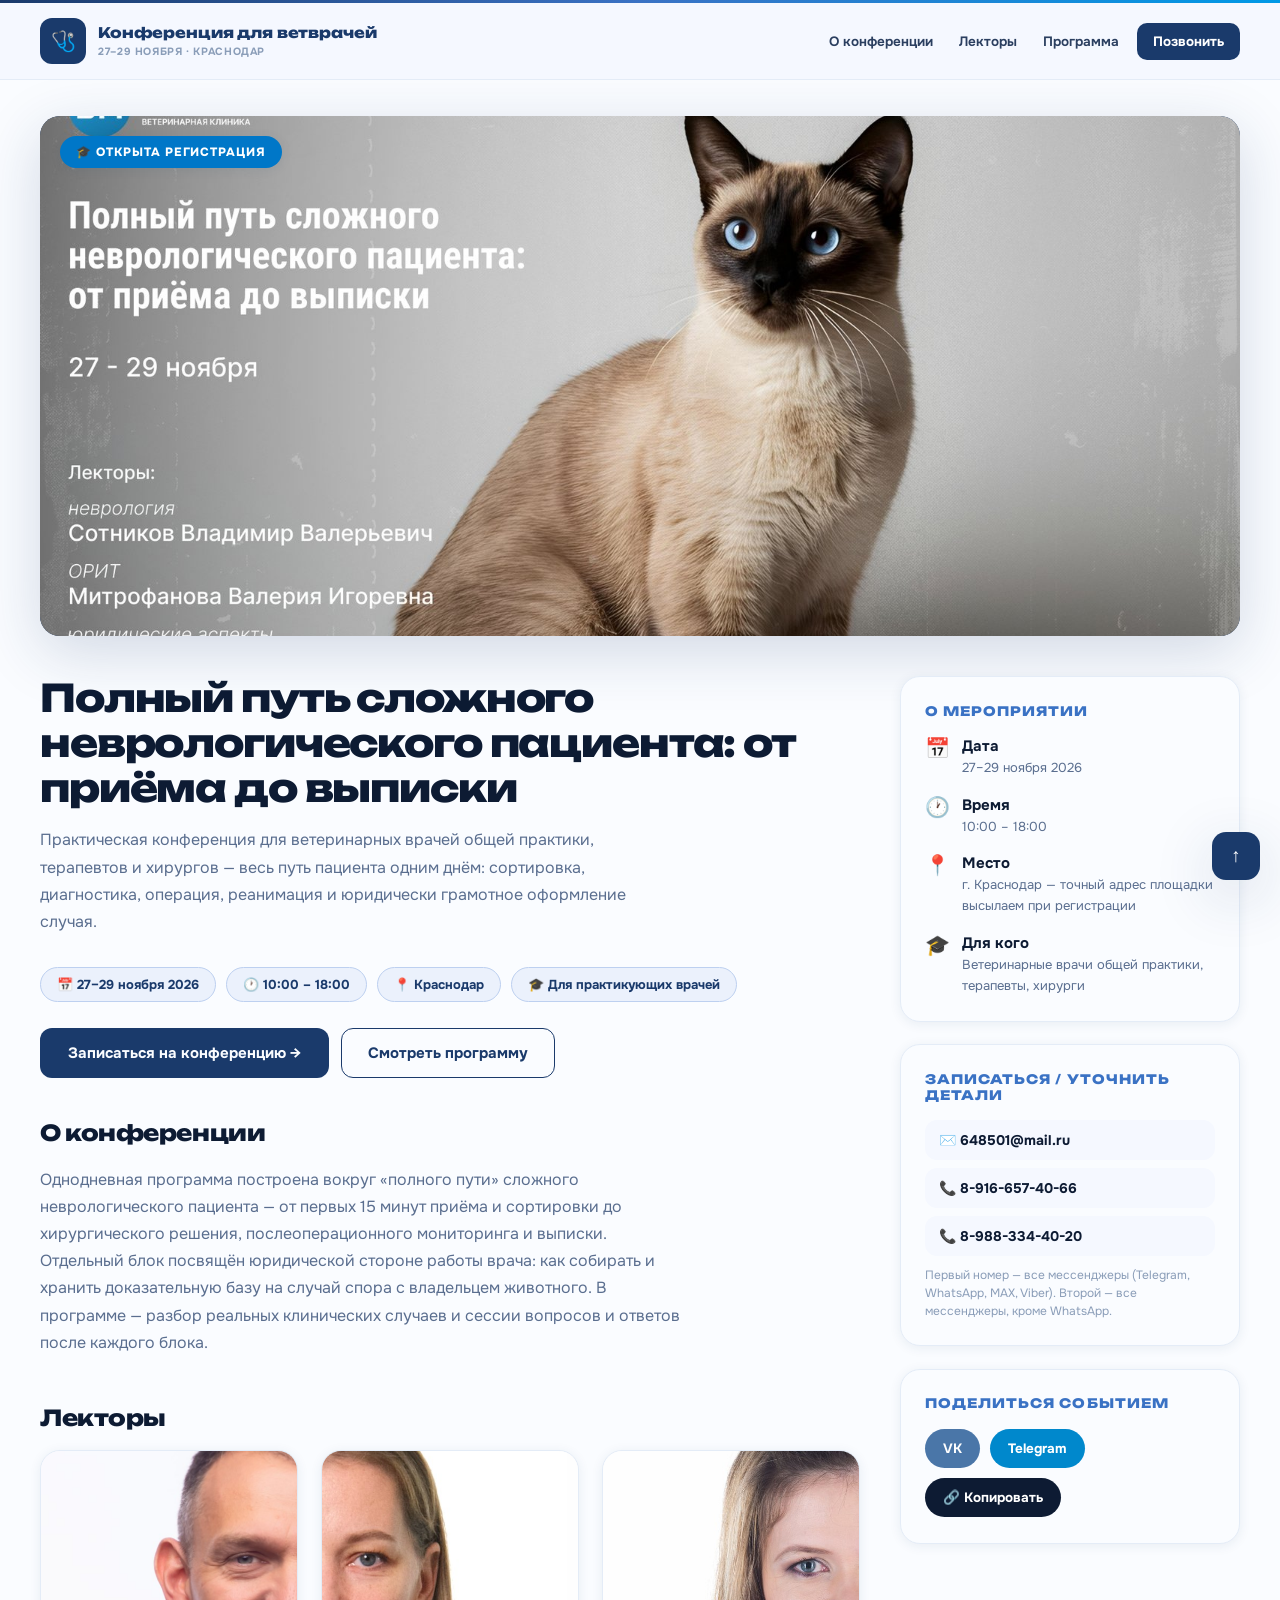
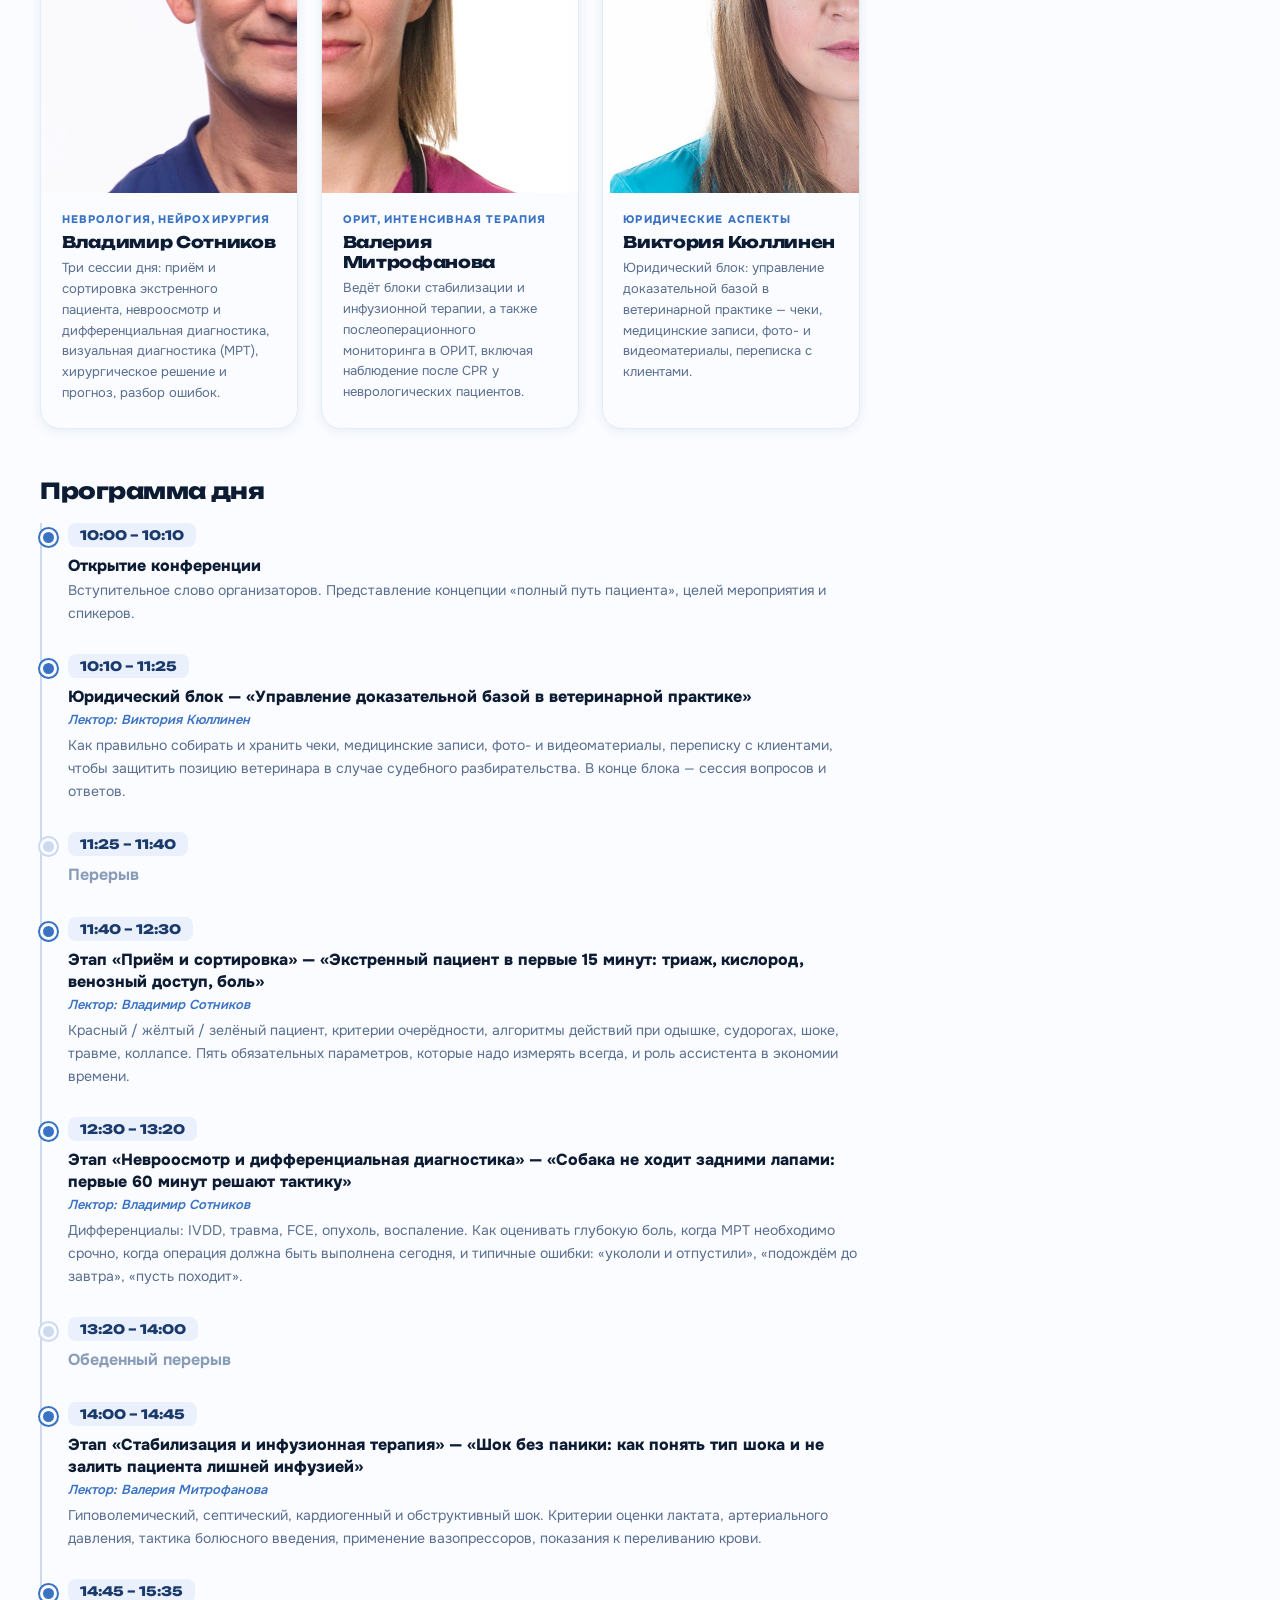
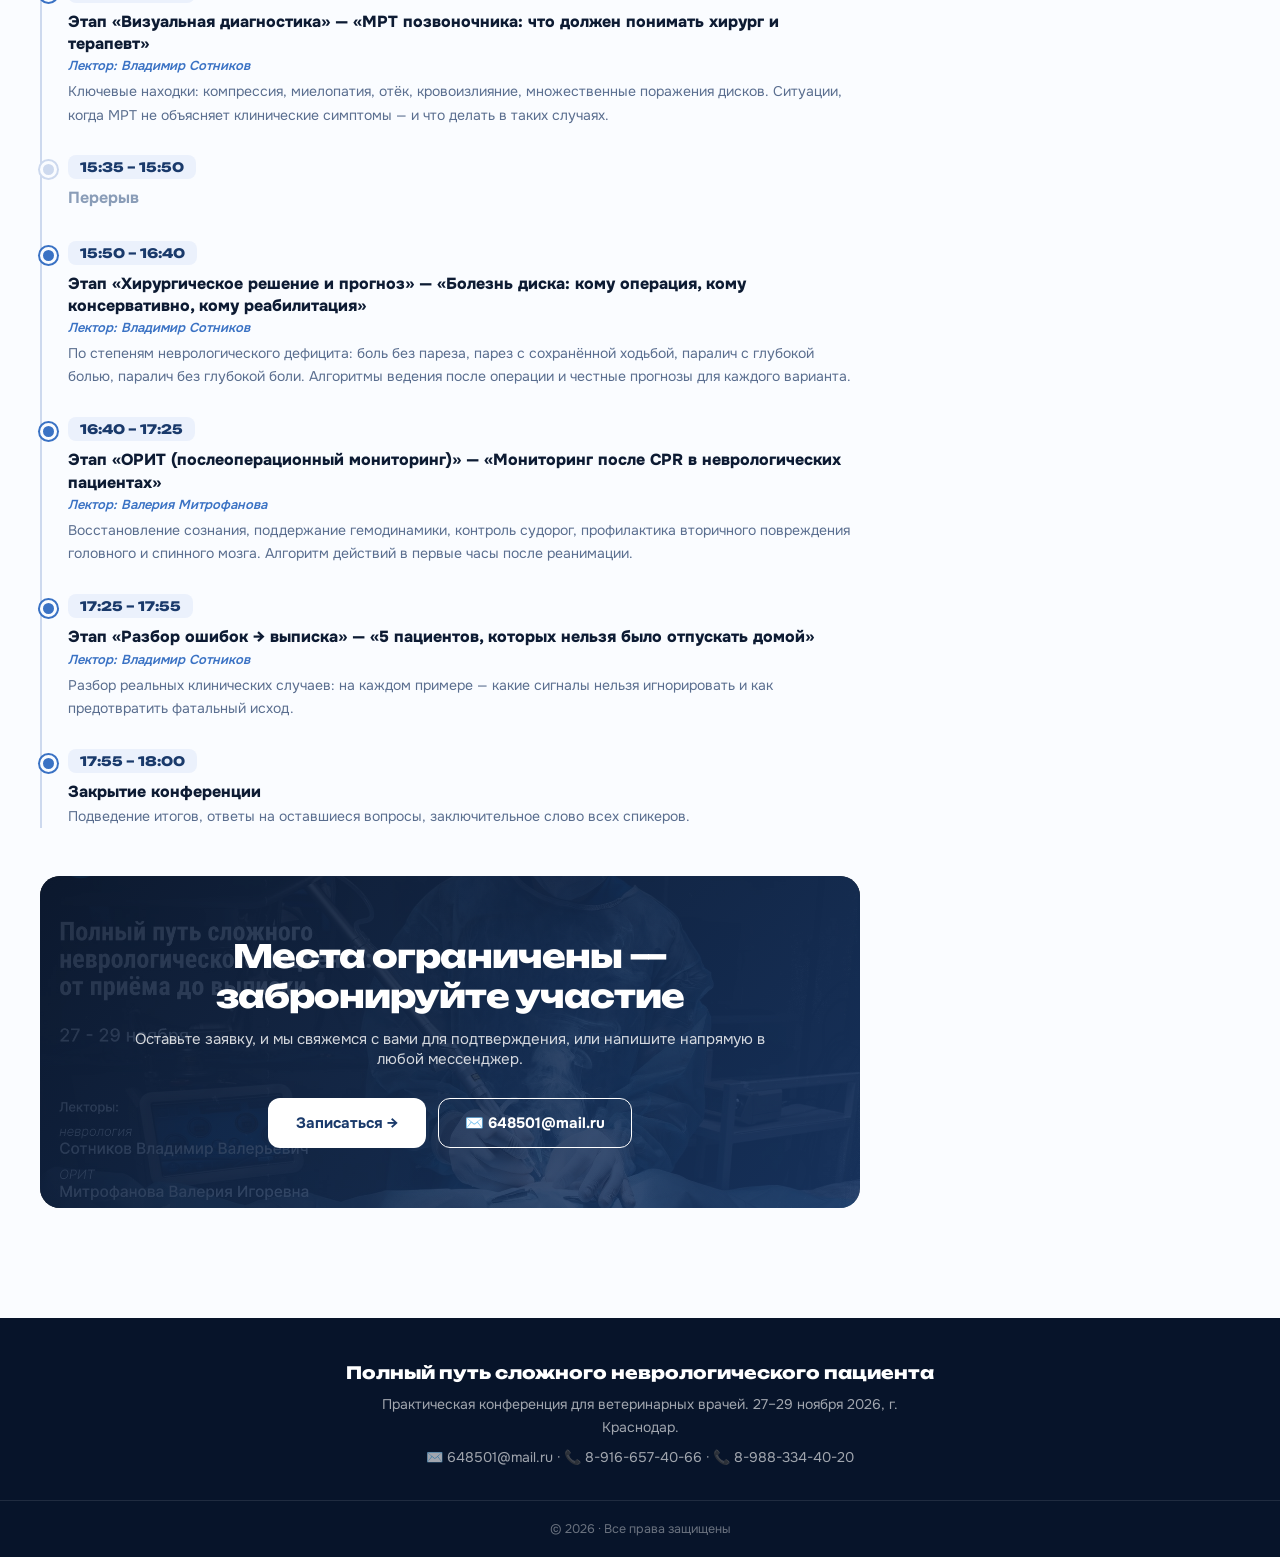
==== commit 3cbccef8: "Add files via upload" ====
--- a/index.html
+++ b/index.html
@@ -171,7 +171,7 @@
   <div class="event-hero-wrap">
     <div class="event-hero-banner">
       <span class="event-hero-tag">🎓 Открыта регистрация</span>
-      <img src="assets/event-hero-cat.jpg" alt="Конференция «Полный путь сложного неврологического пациента» 27–29 ноября">
+      <img src="event-hero-cat.jpg" alt="Конференция «Полный путь сложного неврологического пациента» 27–29 ноября">
     </div>
   </div>
 
@@ -203,7 +203,7 @@
         <div class="speakers-grid">
 
           <div class="speaker-card">
-            <div class="speaker-photo"><img src="assets/speaker-sotnikov.jpg" alt="Владимир Сотников"></div>
+            <div class="speaker-photo"><img src="speaker-sotnikov.jpg" alt="Владимир Сотников"></div>
             <div class="speaker-body">
               <div class="speaker-role">Неврология, нейрохирургия</div>
               <div class="speaker-name">Владимир Сотников</div>
@@ -212,7 +212,7 @@
           </div>
 
           <div class="speaker-card">
-            <div class="speaker-photo"><img src="assets/speaker-mitrofanova.jpg" alt="Валерия Митрофанова"></div>
+            <div class="speaker-photo"><img src="speaker-mitrofanova.jpg" alt="Валерия Митрофанова"></div>
             <div class="speaker-body">
               <div class="speaker-role">ОРИТ, интенсивная терапия</div>
               <div class="speaker-name">Валерия Митрофанова</div>
@@ -221,7 +221,7 @@
           </div>
 
           <div class="speaker-card">
-            <div class="speaker-photo"><img src="assets/speaker-kyullinen.jpg" alt="Виктория Кюллинен"></div>
+            <div class="speaker-photo"><img src="speaker-kyullinen.jpg" alt="Виктория Кюллинен"></div>
             <div class="speaker-body">
               <div class="speaker-role">Юридические аспекты</div>
               <div class="speaker-name">Виктория Кюллинен</div>
@@ -323,7 +323,7 @@
       </div>
 
       <div class="event-register-band">
-        <img class="bg" src="assets/event-surgery-wide.jpg" alt="">
+        <img class="bg" src="event-surgery-wide.jpg" alt="">
         <div class="event-register-inner">
           <h2>Места ограничены — забронируйте участие</h2>
           <p>Оставьте заявку, и мы свяжемся с вами для подтверждения, или напишите напрямую в любой мессенджер.</p>
@@ -411,20 +411,24 @@
         <div id="ef-consent-error" style="display:none;color:#dc2626;font-size:12px;font-weight:600;margin-top:8px;margin-left:34px;">⚠️ Необходимо дать согласие на обработку персональных данных</div>
       </div>
       <button class="btn-primary" id="ef-submit-btn" style="width:100%;justify-content:center;font-size:16px;padding:16px;" onclick="submitEventForm()">Отправить заявку →</button>
-      <p style="text-align:center;font-size:12px;color:var(--text-muted);margin-top:12px;">Заявка откроется в вашей почтовой программе и уйдёт на 648501@mail.ru</p>
+      <p style="text-align:center;font-size:12px;color:var(--text-muted);margin-top:12px;">На следующем шаге выберете, куда отправить — WhatsApp или почта</p>
     </div>
     <div class="form-success" id="eventModalSuccess" style="display:none;">
-      <div class="check">✅</div>
-      <h3>Заявка готова к отправке!</h3>
-      <p>Если письмо не открылось автоматически — напишите или позвоните напрямую, мы подтвердим участие и вышлем точный адрес площадки:</p>
+      <div class="check">📨</div>
+      <h3>Осталось отправить</h3>
+      <p>Заявка готова. Выберите, каким способом её отправить — откроется чат или письмо с уже заполненным текстом:</p>
+      <div style="display:flex;flex-direction:column;gap:10px;margin-top:1.5rem;">
+        <a id="ef-send-wa" class="btn-primary" style="justify-content:center;background:#25d366;" href="#" target="_blank" rel="noopener">💬 Отправить в WhatsApp</a>
+        <a id="ef-send-mail" class="btn-outline" style="justify-content:center;" href="#">✉️ Отправить на почту</a>
+      </div>
       <div style="margin-top:1.5rem;background:var(--forest-faint);border-radius:var(--radius-sm);padding:1.2rem;border:1px solid var(--forest-pale);text-align:left;">
+        <div style="font-size:12px;font-weight:800;text-transform:uppercase;letter-spacing:.04em;color:var(--forest-light);margin-bottom:8px;">Или напрямую</div>
         <div style="display:flex;flex-direction:column;gap:8px;">
-          <a href="mailto:648501@mail.ru" style="display:flex;align-items:center;gap:8px;text-decoration:none;color:var(--text-dark);font-weight:700;font-size:15px;">✉️ 648501@mail.ru</a>
-          <a href="tel:+79166574066" style="display:flex;align-items:center;gap:8px;text-decoration:none;color:var(--text-dark);font-weight:700;font-size:16px;">📞 8-916-657-40-66</a>
-          <a href="tel:+79883344020" style="display:flex;align-items:center;gap:8px;text-decoration:none;color:var(--text-dark);font-weight:700;font-size:16px;">📞 8-988-334-40-20</a>
+          <a href="tel:+79166574066" style="display:flex;align-items:center;gap:8px;text-decoration:none;color:var(--text-dark);font-weight:700;font-size:15px;">📞 8-916-657-40-66</a>
+          <a href="tel:+79883344020" style="display:flex;align-items:center;gap:8px;text-decoration:none;color:var(--text-dark);font-weight:700;font-size:15px;">📞 8-988-334-40-20</a>
         </div>
       </div>
-      <button class="btn-outline" style="margin-top:1.5rem;width:100%;justify-content:center;" onclick="closeEventModal()">Закрыть</button>
+      <button class="btn-outline" style="margin-top:1.2rem;width:100%;justify-content:center;" onclick="closeEventModal()">Закрыть</button>
     </div>
   </div>
 </div>
@@ -486,10 +490,12 @@
   }
 
   var subject='Заявка на конференцию 27-29 ноября — ' + name;
-  var body='Имя: ' + name + '\nТелефон: ' + phone + (email? '\nEmail: ' + email : '') + (comment? '\nКомментарий: ' + comment : '') + '\n\nМероприятие: Полный путь сложного неврологического пациента, 27–29 ноября 2026, Краснодар.';
-  var mailto='mailto:648501@mail.ru?subject=' + encodeURIComponent(subject) + '&body=' + encodeURIComponent(body);
-
-  window.location.href = mailto;
+  var text='Заявка на конференцию «Полный путь сложного неврологического пациента», 27–29 ноября 2026, Краснодар.\nИмя: ' + name + '\nТелефон: ' + phone + (email? '\nEmail: ' + email : '') + (comment? '\nКомментарий: ' + comment : '');
+
+  var waLink = 'https://wa.me/79166574066?text=' + encodeURIComponent(text);
+  var mailLink = 'mailto:648501@mail.ru?subject=' + encodeURIComponent(subject) + '&body=' + encodeURIComponent(text);
+  document.getElementById('ef-send-wa').href = waLink;
+  document.getElementById('ef-send-mail').href = mailLink;
 
   document.getElementById('eventModalForm').style.display='none';
   document.getElementById('eventModalSuccess').style.display='block';
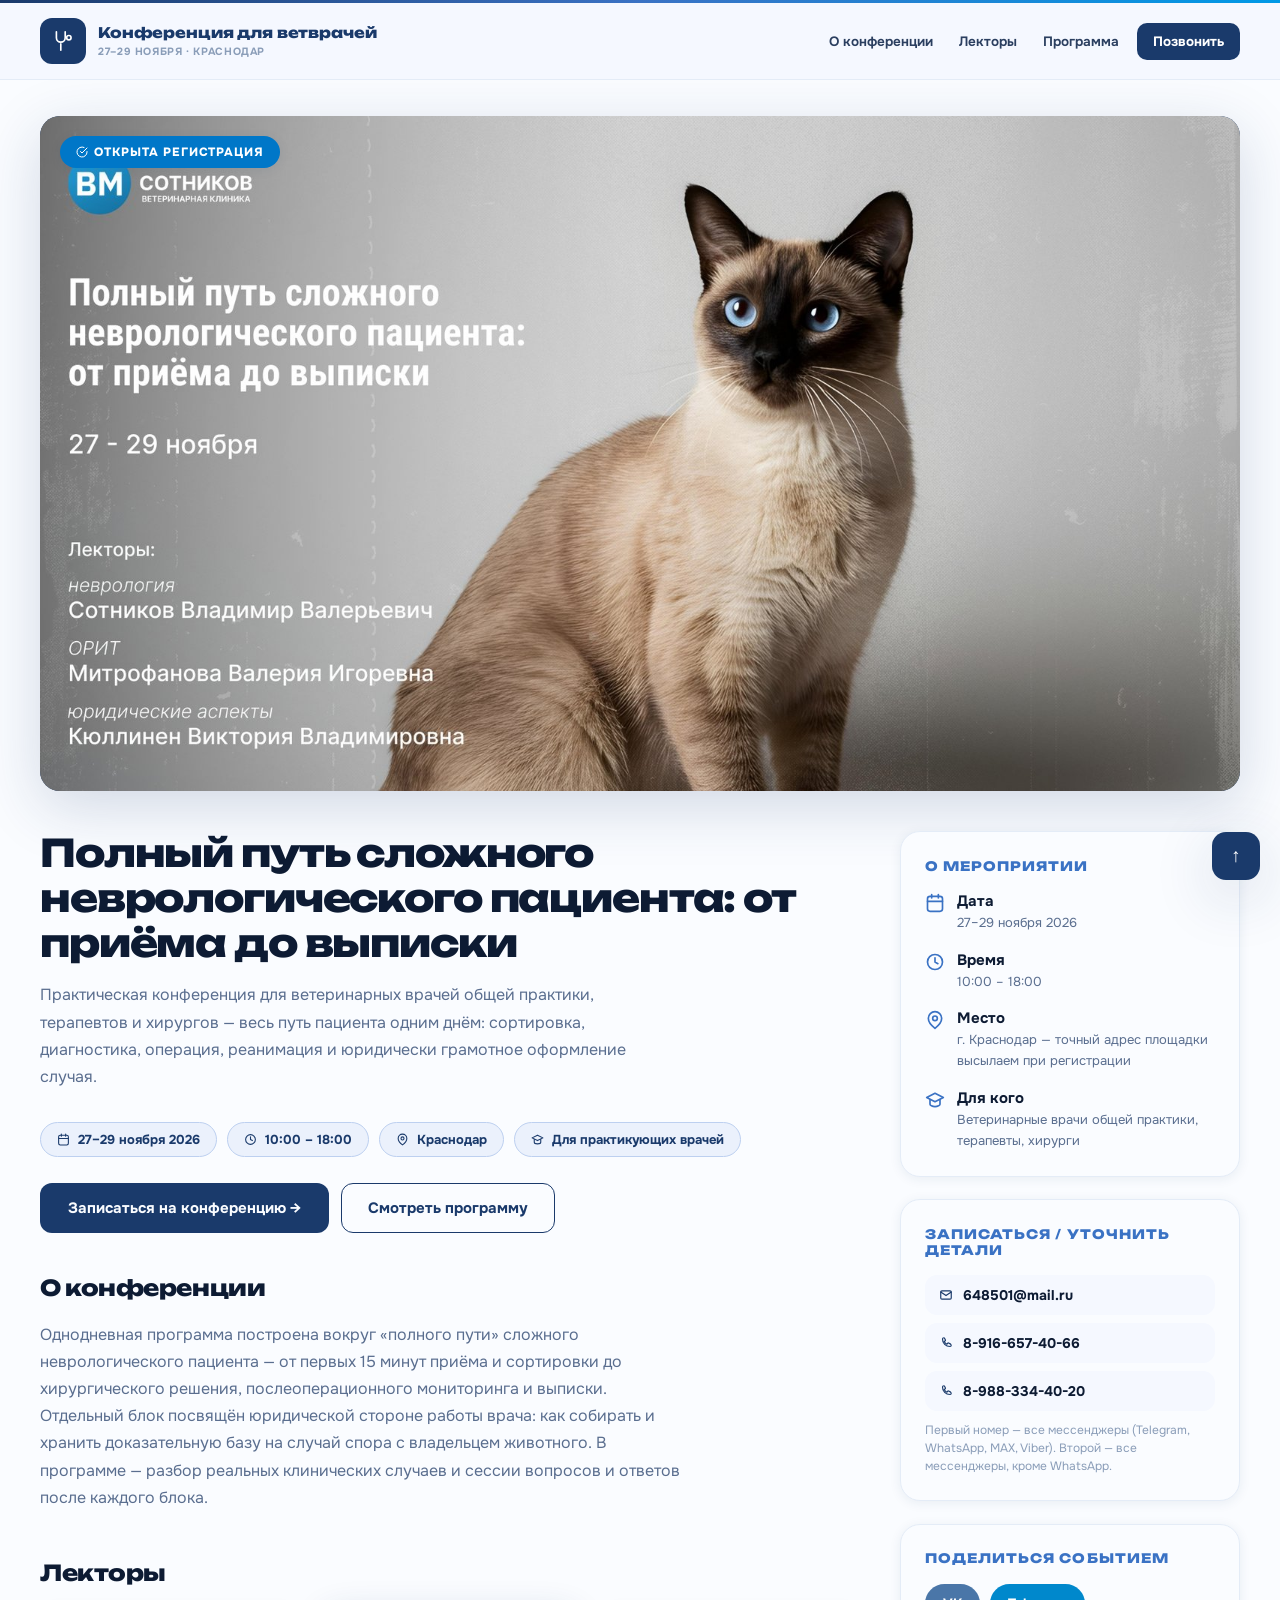
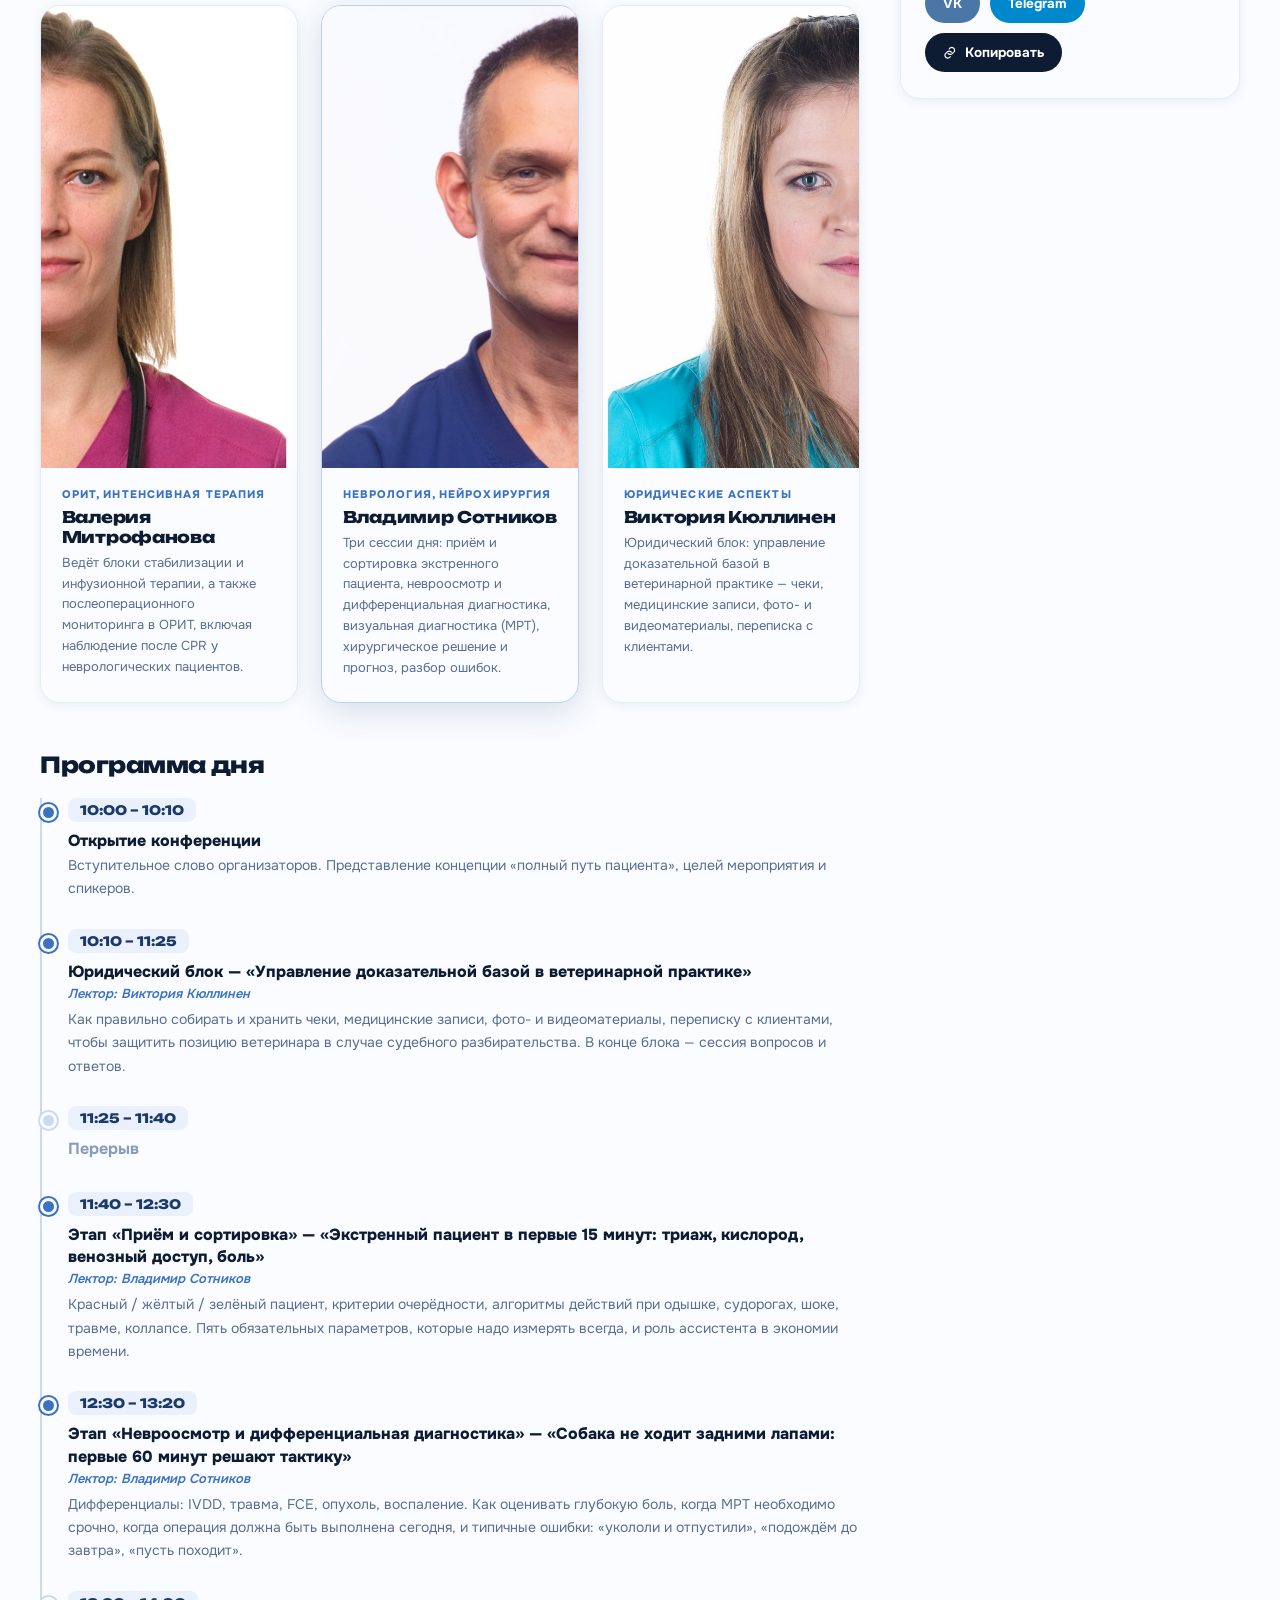
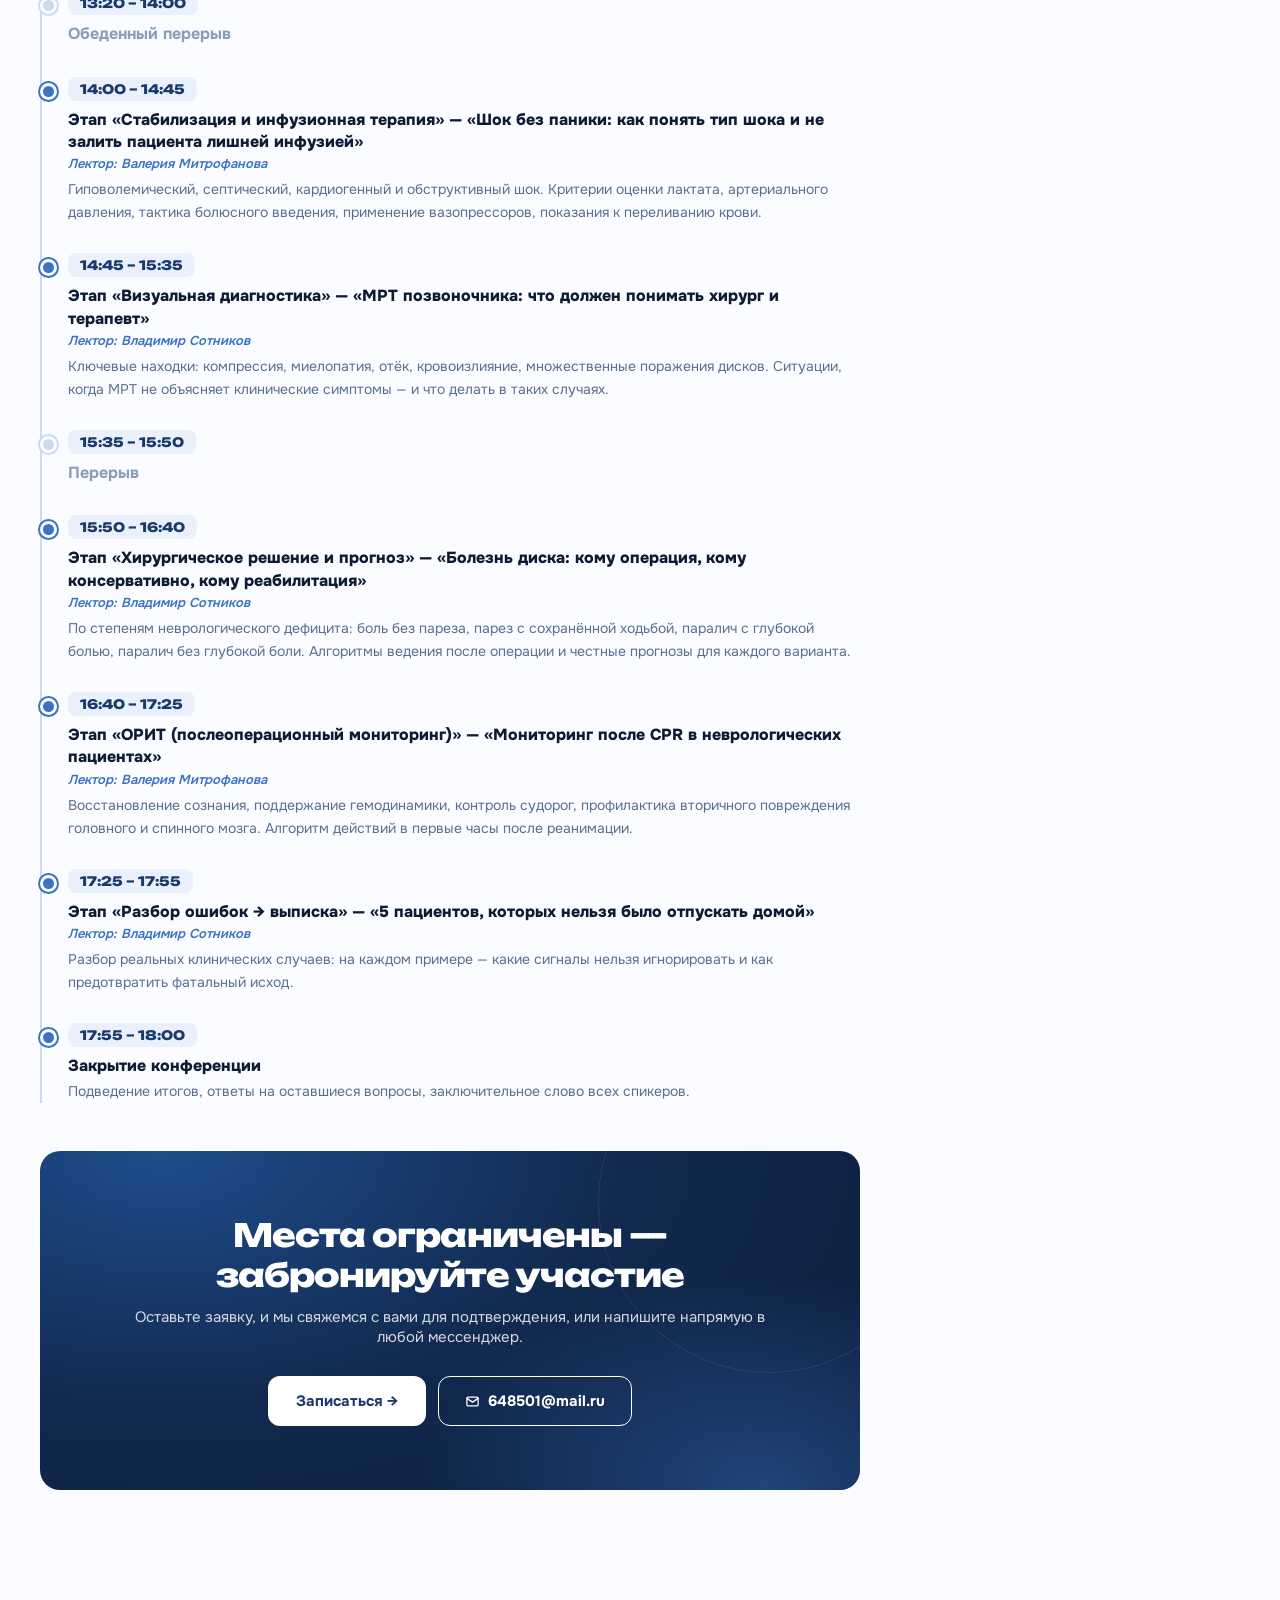
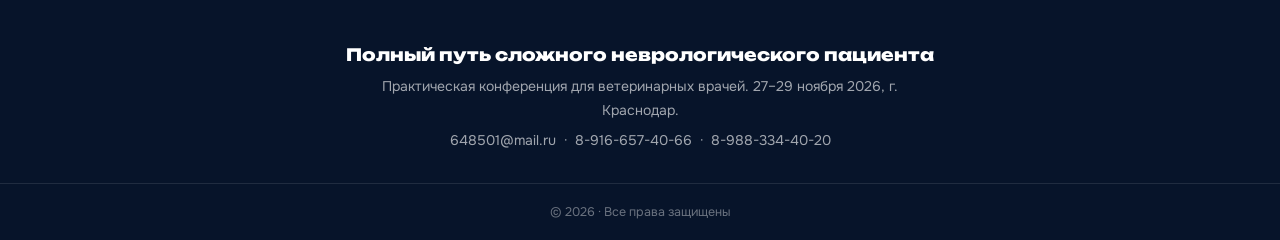
==== commit 8f1ebd0b: "Add files via upload" ====
--- a/index.html
+++ b/index.html
@@ -41,7 +41,14 @@
 @media(max-width:900px){.quicknav a:not(.call){display:none}}
 @media(max-width:480px){.brand-text span{display:none}.brand-mark{width:40px;height:40px;font-size:17px}}
 
-/* ===== BUTTONS ===== */
+/* ===== ICONS ===== */
+.ic{width:1em;height:1em;display:inline-block;vertical-align:-0.15em;flex-shrink:0}
+.ic-lg{width:56px;height:56px;stroke:var(--forest);stroke-width:1.5}
+
+/* ===== SCROLL REVEAL ===== */
+.reveal{opacity:0;transform:translateY(28px);transition:opacity .7s cubic-bezier(.25,.8,.25,1),transform .7s cubic-bezier(.25,.8,.25,1)}
+.reveal.in{opacity:1;transform:translateY(0)}
+.reveal-stagger.in{transition-delay:calc(var(--i,0) * 70ms)}
 .btn-primary{background:var(--forest);color:var(--warm-white);padding:15px 28px;border-radius:var(--radius-sm);font-size:15px;font-weight:700;cursor:pointer;border:none;text-decoration:none;display:inline-flex;align-items:center;gap:8px;transition:all .25s;font-family:'Onest',sans-serif}
 .btn-primary:hover{background:var(--forest-mid);transform:translateY(-2px);box-shadow:var(--shadow-md)}
 .btn-outline{background:transparent;color:var(--forest);border:1.5px solid var(--forest);padding:13.5px 26px;border-radius:var(--radius-sm);font-size:15px;font-weight:700;cursor:pointer;text-decoration:none;display:inline-flex;align-items:center;gap:8px;transition:all .25s;font-family:'Onest',sans-serif}
@@ -49,9 +56,10 @@
 
 /* ===== EVENT HERO ===== */
 .event-hero-wrap{padding:36px 2.5rem 0;max-width:1280px;margin:0 auto}
-.event-hero-banner{border-radius:var(--radius);overflow:hidden;box-shadow:var(--shadow-lg);position:relative;margin-bottom:2.5rem;background:var(--forest)}
-.event-hero-banner img{width:100%;display:block;max-height:520px;object-fit:cover}
-.event-hero-tag{position:absolute;top:20px;left:20px;background:var(--amber);color:#fff;font-size:12px;font-weight:800;letter-spacing:.08em;text-transform:uppercase;padding:8px 16px;border-radius:50px;box-shadow:var(--shadow-sm)}
+.event-hero-banner{border-radius:var(--radius);overflow:hidden;box-shadow:var(--shadow-lg);position:relative;margin-bottom:2.5rem;background:var(--forest);aspect-ratio:16/9}
+.event-hero-banner img{width:100%;height:100%;display:block;object-fit:cover;object-position:center;transition:transform .6s cubic-bezier(.25,.8,.25,1)}
+.event-hero-banner:hover img{transform:scale(1.035)}
+.event-hero-tag{position:absolute;top:20px;left:20px;background:var(--amber);color:#fff;font-size:12px;font-weight:800;letter-spacing:.08em;text-transform:uppercase;padding:8px 16px;border-radius:50px;box-shadow:var(--shadow-sm);display:inline-flex;align-items:center;gap:6px}
 
 /* ===== LAYOUT ===== */
 .event-layout{display:grid;grid-template-columns:1fr 340px;gap:2.5rem;max-width:1280px;margin:0 auto;padding:0 2.5rem 90px;align-items:start}
@@ -64,12 +72,14 @@
 .event-block{margin-bottom:3rem}
 .event-block h2{font-family:'Unbounded',sans-serif;font-size:22px;font-weight:800;color:var(--text-dark);margin-bottom:1.2rem;letter-spacing:-.02em}
 
-.speakers-grid{display:grid;grid-template-columns:repeat(3,1fr);gap:1.4rem}
-.speaker-card{background:var(--warm-white);border:1px solid var(--sand);border-radius:var(--radius);overflow:hidden;box-shadow:var(--shadow-sm);transition:all .3s}
-.speaker-card:hover{transform:translateY(-4px);box-shadow:var(--shadow-md)}
-.speaker-photo{aspect-ratio:3/4;overflow:hidden;background:var(--sand)}
-.speaker-photo img{width:100%;height:100%;object-fit:cover;display:block}
-.speaker-body{padding:1.2rem 1.3rem 1.5rem}
+.speakers-grid{display:grid;grid-template-columns:repeat(3,1fr);gap:1.4rem;perspective:1200px}
+.speaker-card{background:var(--warm-white);border:1px solid var(--sand);border-radius:var(--radius);overflow:hidden;box-shadow:var(--shadow-sm);transition:transform .25s cubic-bezier(.25,.8,.25,1),box-shadow .25s;transform-style:preserve-3d;will-change:transform}
+.speaker-card:hover{box-shadow:var(--shadow-md)}
+.speaker-card.speaker-main{border-color:var(--forest-pale);box-shadow:0 8px 34px rgba(26,58,107,.16)}
+.speaker-photo{aspect-ratio:5/9;overflow:hidden;background:var(--sand);position:relative}
+.speaker-photo img{width:100%;height:100%;object-fit:cover;object-position:top center;display:block;transition:transform .5s cubic-bezier(.25,.8,.25,1)}
+.speaker-card:hover .speaker-photo img{transform:scale(1.045)}
+.speaker-body{padding:1.2rem 1.3rem 1.5rem;position:relative}
 .speaker-role{font-size:11px;font-weight:800;letter-spacing:.1em;text-transform:uppercase;color:var(--forest-light);margin-bottom:6px}
 .speaker-name{font-family:'Unbounded',sans-serif;font-size:16px;font-weight:800;color:var(--text-dark);letter-spacing:-.02em;margin-bottom:6px}
 .speaker-desc{font-size:13px;color:var(--text-soft);line-height:1.6}
@@ -85,9 +95,9 @@
 .program-item.is-break .program-title{color:var(--text-muted);font-weight:700}
 .program-item.is-break::before{background:var(--sand-mid);box-shadow:0 0 0 2px var(--sand-mid)}
 
-.event-register-band{border-radius:var(--radius);overflow:hidden;position:relative;padding:60px 2.5rem;text-align:center}
-.event-register-band img.bg{position:absolute;inset:0;width:100%;height:100%;object-fit:cover;z-index:0}
-.event-register-band::after{content:'';position:absolute;inset:0;background:linear-gradient(135deg,rgba(13,27,51,.90),rgba(26,58,107,.84));z-index:1}
+.event-register-band{border-radius:var(--radius);overflow:hidden;position:relative;padding:64px 2.5rem;text-align:center;background:radial-gradient(120% 160% at 15% 0%,#1E4D8C 0%,#122A50 46%,#0B1B37 100%)}
+.event-register-band::before{content:'';position:absolute;inset:0;background:radial-gradient(60% 90% at 88% 100%,rgba(58,114,196,.45),transparent 70%);z-index:0}
+.event-register-band::after{content:'';position:absolute;width:340px;height:340px;border-radius:50%;border:1px solid rgba(255,255,255,.08);top:-120px;right:-80px;z-index:0}
 .event-register-inner{position:relative;z-index:2;max-width:640px;margin:0 auto}
 .event-register-inner h2{font-family:'Unbounded',sans-serif;font-size:clamp(22px,3vw,32px);font-weight:800;color:#fff;margin-bottom:.8rem;letter-spacing:-.03em}
 .event-register-inner p{color:rgba(255,255,255,.82);font-size:15px;margin-bottom:1.8rem}
@@ -155,7 +165,7 @@
 <header>
   <div class="nav-in">
     <a class="brand" href="#top">
-      <span class="brand-mark">🩺</span>
+      <span class="brand-mark"><svg class="ic" viewBox="0 0 24 24" style="width:22px;height:22px;stroke:#fff;stroke-width:1.8;fill:none;stroke-linecap:round;stroke-linejoin:round"><path d="M4.8 2v6.4a4.8 4.8 0 0 0 9.6 0V2"/><path d="M9.6 15.2V22"/><circle cx="18.4" cy="8.4" r="2.4"/></svg></span>
       <span class="brand-text"><b>Конференция для ветврачей</b><span>27–29 ноября · Краснодар</span></span>
     </a>
     <nav class="quicknav">
@@ -170,7 +180,7 @@
 <main id="top">
   <div class="event-hero-wrap">
     <div class="event-hero-banner">
-      <span class="event-hero-tag">🎓 Открыта регистрация</span>
+      <span class="event-hero-tag"><svg class="ic" viewBox="0 0 24 24" style="stroke:#fff;stroke-width:2;fill:none;stroke-linecap:round;stroke-linejoin:round"><path d="M22 11.08V12a10 10 0 1 1-5.93-9.14"/><polyline points="22 4 12 14.01 9 11.01"/></svg> Открыта регистрация</span>
       <img src="event-hero-cat.jpg" alt="Конференция «Полный путь сложного неврологического пациента» 27–29 ноября">
     </div>
   </div>
@@ -182,10 +192,10 @@
       <p class="event-sub">Практическая конференция для ветеринарных врачей общей практики, терапевтов и хирургов — весь путь пациента одним днём: сортировка, диагностика, операция, реанимация и юридически грамотное оформление случая.</p>
 
       <div class="event-meta-pills">
-        <span class="event-pill">📅 27–29 ноября 2026</span>
-        <span class="event-pill">🕐 10:00 – 18:00</span>
-        <span class="event-pill">📍 Краснодар</span>
-        <span class="event-pill">🎓 Для практикующих врачей</span>
+        <span class="event-pill"><svg class="ic" viewBox="0 0 24 24" style="stroke:var(--forest);stroke-width:2;fill:none;stroke-linecap:round;stroke-linejoin:round"><rect x="3" y="4" width="18" height="18" rx="3"/><line x1="16" y1="2" x2="16" y2="6"/><line x1="8" y1="2" x2="8" y2="6"/><line x1="3" y1="10" x2="21" y2="10"/></svg> 27–29 ноября 2026</span>
+        <span class="event-pill"><svg class="ic" viewBox="0 0 24 24" style="stroke:var(--forest);stroke-width:2;fill:none;stroke-linecap:round;stroke-linejoin:round"><circle cx="12" cy="12" r="9"/><polyline points="12 7 12 12 15.5 14"/></svg> 10:00 – 18:00</span>
+        <span class="event-pill"><svg class="ic" viewBox="0 0 24 24" style="stroke:var(--forest);stroke-width:2;fill:none;stroke-linecap:round;stroke-linejoin:round"><path d="M20 10c0 6-8 12-8 12s-8-6-8-12a8 8 0 0 1 16 0z"/><circle cx="12" cy="10" r="2.8"/></svg> Краснодар</span>
+        <span class="event-pill"><svg class="ic" viewBox="0 0 24 24" style="stroke:var(--forest);stroke-width:2;fill:none;stroke-linecap:round;stroke-linejoin:round"><path d="M22 9L12 4 2 9l10 5 10-5z"/><path d="M6 11.5V17c0 1.4 2.7 3 6 3s6-1.6 6-3v-5.5"/></svg> Для практикующих врачей</span>
       </div>
 
       <div class="event-cta-row">
@@ -201,15 +211,6 @@
       <div class="event-block" id="speakers">
         <h2>Лекторы</h2>
         <div class="speakers-grid">
-
-          <div class="speaker-card">
-            <div class="speaker-photo"><img src="speaker-sotnikov.jpg" alt="Владимир Сотников"></div>
-            <div class="speaker-body">
-              <div class="speaker-role">Неврология, нейрохирургия</div>
-              <div class="speaker-name">Владимир Сотников</div>
-              <div class="speaker-desc">Три сессии дня: приём и сортировка экстренного пациента, невроосмотр и дифференциальная диагностика, визуальная диагностика (МРТ), хирургическое решение и прогноз, разбор ошибок.</div>
-            </div>
-          </div>
 
           <div class="speaker-card">
             <div class="speaker-photo"><img src="speaker-mitrofanova.jpg" alt="Валерия Митрофанова"></div>
@@ -220,6 +221,15 @@
             </div>
           </div>
 
+          <div class="speaker-card speaker-main">
+            <div class="speaker-photo"><img src="speaker-sotnikov.jpg" alt="Владимир Сотников"></div>
+            <div class="speaker-body">
+              <div class="speaker-role">Неврология, нейрохирургия</div>
+              <div class="speaker-name">Владимир Сотников</div>
+              <div class="speaker-desc">Три сессии дня: приём и сортировка экстренного пациента, невроосмотр и дифференциальная диагностика, визуальная диагностика (МРТ), хирургическое решение и прогноз, разбор ошибок.</div>
+            </div>
+          </div>
+
           <div class="speaker-card">
             <div class="speaker-photo"><img src="speaker-kyullinen.jpg" alt="Виктория Кюллинен"></div>
             <div class="speaker-body">
@@ -323,13 +333,12 @@
       </div>
 
       <div class="event-register-band">
-        <img class="bg" src="event-surgery-wide.jpg" alt="">
         <div class="event-register-inner">
           <h2>Места ограничены — забронируйте участие</h2>
           <p>Оставьте заявку, и мы свяжемся с вами для подтверждения, или напишите напрямую в любой мессенджер.</p>
           <div class="event-register-btns">
             <button class="btn-primary" style="background:#fff;color:var(--forest);" onclick="openEventModal()">Записаться →</button>
-            <a href="mailto:648501@mail.ru" class="btn-outline" style="border-color:#fff;color:#fff;">✉️ 648501@mail.ru</a>
+            <a href="mailto:648501@mail.ru" class="btn-outline" style="border-color:#fff;color:#fff;"><svg class="ic" viewBox="0 0 24 24" style="stroke:#fff;stroke-width:2;fill:none;stroke-linecap:round;stroke-linejoin:round"><rect x="3" y="5" width="18" height="14" rx="2"/><path d="M3 7l9 6 9-6"/></svg> 648501@mail.ru</a>
           </div>
         </div>
       </div>
@@ -339,17 +348,17 @@
     <div class="event-sidebar">
       <div class="event-info-card">
         <h3>О мероприятии</h3>
-        <div class="event-info-row"><span class="ei">📅</span><div><strong>Дата</strong><span>27–29 ноября 2026</span></div></div>
-        <div class="event-info-row"><span class="ei">🕐</span><div><strong>Время</strong><span>10:00 – 18:00</span></div></div>
-        <div class="event-info-row"><span class="ei">📍</span><div><strong>Место</strong><span>г. Краснодар — точный адрес площадки высылаем при регистрации</span></div></div>
-        <div class="event-info-row"><span class="ei">🎓</span><div><strong>Для кого</strong><span>Ветеринарные врачи общей практики, терапевты, хирурги</span></div></div>
+        <div class="event-info-row"><span class="ei"><svg class="ic" viewBox="0 0 24 24" style="width:20px;height:20px;stroke:var(--forest-light);stroke-width:2;fill:none;stroke-linecap:round;stroke-linejoin:round"><rect x="3" y="4" width="18" height="18" rx="3"/><line x1="16" y1="2" x2="16" y2="6"/><line x1="8" y1="2" x2="8" y2="6"/><line x1="3" y1="10" x2="21" y2="10"/></svg></span><div><strong>Дата</strong><span>27–29 ноября 2026</span></div></div>
+        <div class="event-info-row"><span class="ei"><svg class="ic" viewBox="0 0 24 24" style="width:20px;height:20px;stroke:var(--forest-light);stroke-width:2;fill:none;stroke-linecap:round;stroke-linejoin:round"><circle cx="12" cy="12" r="9"/><polyline points="12 7 12 12 15.5 14"/></svg></span><div><strong>Время</strong><span>10:00 – 18:00</span></div></div>
+        <div class="event-info-row"><span class="ei"><svg class="ic" viewBox="0 0 24 24" style="width:20px;height:20px;stroke:var(--forest-light);stroke-width:2;fill:none;stroke-linecap:round;stroke-linejoin:round"><path d="M20 10c0 6-8 12-8 12s-8-6-8-12a8 8 0 0 1 16 0z"/><circle cx="12" cy="10" r="2.8"/></svg></span><div><strong>Место</strong><span>г. Краснодар — точный адрес площадки высылаем при регистрации</span></div></div>
+        <div class="event-info-row"><span class="ei"><svg class="ic" viewBox="0 0 24 24" style="width:20px;height:20px;stroke:var(--forest-light);stroke-width:2;fill:none;stroke-linecap:round;stroke-linejoin:round"><path d="M22 9L12 4 2 9l10 5 10-5z"/><path d="M6 11.5V17c0 1.4 2.7 3 6 3s6-1.6 6-3v-5.5"/></svg></span><div><strong>Для кого</strong><span>Ветеринарные врачи общей практики, терапевты, хирурги</span></div></div>
       </div>
 
       <div class="event-contact-card">
         <h3>Записаться / уточнить детали</h3>
-        <a class="event-contact-link" href="mailto:648501@mail.ru">✉️ 648501@mail.ru</a>
-        <a class="event-contact-link" href="tel:+79166574066">📞 8-916-657-40-66</a>
-        <a class="event-contact-link" href="tel:+79883344020">📞 8-988-334-40-20</a>
+        <a class="event-contact-link" href="mailto:648501@mail.ru"><svg class="ic" viewBox="0 0 24 24" style="stroke:var(--forest);stroke-width:2;fill:none;stroke-linecap:round;stroke-linejoin:round"><rect x="3" y="5" width="18" height="14" rx="2"/><path d="M3 7l9 6 9-6"/></svg> 648501@mail.ru</a>
+        <a class="event-contact-link" href="tel:+79166574066"><svg class="ic" viewBox="0 0 24 24" style="stroke:var(--forest);stroke-width:2;fill:none;stroke-linecap:round;stroke-linejoin:round"><path d="M21 15.5c0 1-.8 2.5-2 2.5C11.5 18 6 12.5 6 5c0-1.2 1.5-2 2.5-2 .4 0 .8.3 1 .7l1.5 3c.2.5.1 1-.3 1.3L9 9.3c.9 2 2.7 3.8 4.7 4.7l1.3-1.7c.3-.4.8-.5 1.3-.3l3 1.5c.4.2.7.6.7 1z"/></svg> 8-916-657-40-66</a>
+        <a class="event-contact-link" href="tel:+79883344020"><svg class="ic" viewBox="0 0 24 24" style="stroke:var(--forest);stroke-width:2;fill:none;stroke-linecap:round;stroke-linejoin:round"><path d="M21 15.5c0 1-.8 2.5-2 2.5C11.5 18 6 12.5 6 5c0-1.2 1.5-2 2.5-2 .4 0 .8.3 1 .7l1.5 3c.2.5.1 1-.3 1.3L9 9.3c.9 2 2.7 3.8 4.7 4.7l1.3-1.7c.3-.4.8-.5 1.3-.3l3 1.5c.4.2.7.6.7 1z"/></svg> 8-988-334-40-20</a>
         <div class="event-contact-note">Первый номер — все мессенджеры (Telegram, WhatsApp, MAX, Viber). Второй — все мессенджеры, кроме WhatsApp.</div>
       </div>
 
@@ -358,7 +367,7 @@
         <div class="share-buttons">
           <a href="javascript:void(0)" class="share-btn share-vk" onclick="shareEvent('vk')">VK</a>
           <a href="javascript:void(0)" class="share-btn share-tg" onclick="shareEvent('tg')">Telegram</a>
-          <a href="javascript:void(0)" class="share-btn share-copy" onclick="shareEvent('copy')">🔗 Копировать</a>
+          <a href="javascript:void(0)" class="share-btn share-copy" onclick="shareEvent('copy')"><svg class="ic" viewBox="0 0 24 24" style="stroke:#fff;stroke-width:2;fill:none;stroke-linecap:round;stroke-linejoin:round"><path d="M9 13a5 5 0 0 0 7.5.5l3-3a5 5 0 0 0-7-7l-1.5 1.5"/><path d="M15 11a5 5 0 0 0-7.5-.5l-3 3a5 5 0 0 0 7 7l1.5-1.5"/></svg> Копировать</a>
         </div>
       </div>
     </div>
@@ -369,7 +378,7 @@
   <div class="foot-in">
     <div class="foot-brand">Полный путь сложного неврологического пациента</div>
     <p>Практическая конференция для ветеринарных врачей. 27–29 ноября 2026, г. Краснодар.</p>
-    <p>✉️ 648501@mail.ru · 📞 8-916-657-40-66 · 📞 8-988-334-40-20</p>
+    <p>648501@mail.ru&nbsp; · &nbsp;8-916-657-40-66&nbsp; · &nbsp;8-988-334-40-20</p>
   </div>
   <div class="foot-bottom">© 2026 · Все права защищены</div>
 </footer>
@@ -408,24 +417,24 @@
           <input type="checkbox" id="ef-consent" style="display:none;">
           <span style="font-size:13px;color:var(--text-soft);line-height:1.65;font-weight:500;user-select:none;">Я даю согласие на обработку моих персональных данных (ФИО, email, номер телефона) в целях записи на конференцию и обратной связи, в соответствии с Федеральным законом №152-ФЗ «О персональных данных».</span>
         </div>
-        <div id="ef-consent-error" style="display:none;color:#dc2626;font-size:12px;font-weight:600;margin-top:8px;margin-left:34px;">⚠️ Необходимо дать согласие на обработку персональных данных</div>
+        <div id="ef-consent-error" style="display:none;color:#dc2626;font-size:12px;font-weight:600;margin-top:8px;margin-left:34px;align-items:center;gap:6px;"><svg class="ic" viewBox="0 0 24 24" style="stroke:#dc2626;stroke-width:2;fill:none;stroke-linecap:round;stroke-linejoin:round;vertical-align:-2px;"><path d="M10.3 3.9L1.8 18a2 2 0 0 0 1.7 3h17a2 2 0 0 0 1.7-3L13.7 3.9a2 2 0 0 0-3.4 0z"/><line x1="12" y1="9" x2="12" y2="13"/><line x1="12" y1="17" x2="12.01" y2="17"/></svg> Необходимо дать согласие на обработку персональных данных</div>
       </div>
       <button class="btn-primary" id="ef-submit-btn" style="width:100%;justify-content:center;font-size:16px;padding:16px;" onclick="submitEventForm()">Отправить заявку →</button>
       <p style="text-align:center;font-size:12px;color:var(--text-muted);margin-top:12px;">На следующем шаге выберете, куда отправить — WhatsApp или почта</p>
     </div>
     <div class="form-success" id="eventModalSuccess" style="display:none;">
-      <div class="check">📨</div>
+      <svg class="ic-lg" viewBox="0 0 24 24" style="fill:none;stroke-linecap:round;stroke-linejoin:round;margin:0 auto 1rem;display:block;"><path d="M22 11.08V12a10 10 0 1 1-5.93-9.14"/><polyline points="22 4 12 14.01 9 11.01"/></svg>
       <h3>Осталось отправить</h3>
       <p>Заявка готова. Выберите, каким способом её отправить — откроется чат или письмо с уже заполненным текстом:</p>
       <div style="display:flex;flex-direction:column;gap:10px;margin-top:1.5rem;">
-        <a id="ef-send-wa" class="btn-primary" style="justify-content:center;background:#25d366;" href="#" target="_blank" rel="noopener">💬 Отправить в WhatsApp</a>
-        <a id="ef-send-mail" class="btn-outline" style="justify-content:center;" href="#">✉️ Отправить на почту</a>
+        <a id="ef-send-wa" class="btn-primary" style="justify-content:center;background:#25d366;" href="#" target="_blank" rel="noopener"><svg class="ic" viewBox="0 0 24 24" style="stroke:#fff;stroke-width:2;fill:none;stroke-linecap:round;stroke-linejoin:round"><path d="M21 11.5a8.38 8.38 0 0 1-4.5 7.45A8.5 8.5 0 0 1 3 21l1.9-5.7a8.38 8.38 0 0 1-.9-3.8A8.5 8.5 0 0 1 12.5 3 8.38 8.38 0 0 1 21 11z"/></svg> Отправить в WhatsApp</a>
+        <a id="ef-send-mail" class="btn-outline" style="justify-content:center;" href="#"><svg class="ic" viewBox="0 0 24 24" style="stroke:var(--forest);stroke-width:2;fill:none;stroke-linecap:round;stroke-linejoin:round"><rect x="3" y="5" width="18" height="14" rx="2"/><path d="M3 7l9 6 9-6"/></svg> Отправить на почту</a>
       </div>
       <div style="margin-top:1.5rem;background:var(--forest-faint);border-radius:var(--radius-sm);padding:1.2rem;border:1px solid var(--forest-pale);text-align:left;">
         <div style="font-size:12px;font-weight:800;text-transform:uppercase;letter-spacing:.04em;color:var(--forest-light);margin-bottom:8px;">Или напрямую</div>
         <div style="display:flex;flex-direction:column;gap:8px;">
-          <a href="tel:+79166574066" style="display:flex;align-items:center;gap:8px;text-decoration:none;color:var(--text-dark);font-weight:700;font-size:15px;">📞 8-916-657-40-66</a>
-          <a href="tel:+79883344020" style="display:flex;align-items:center;gap:8px;text-decoration:none;color:var(--text-dark);font-weight:700;font-size:15px;">📞 8-988-334-40-20</a>
+          <a href="tel:+79166574066" style="display:flex;align-items:center;gap:8px;text-decoration:none;color:var(--text-dark);font-weight:700;font-size:15px;"><svg class="ic" viewBox="0 0 24 24" style="stroke:var(--forest);stroke-width:2;fill:none;stroke-linecap:round;stroke-linejoin:round"><path d="M21 15.5c0 1-.8 2.5-2 2.5C11.5 18 6 12.5 6 5c0-1.2 1.5-2 2.5-2 .4 0 .8.3 1 .7l1.5 3c.2.5.1 1-.3 1.3L9 9.3c.9 2 2.7 3.8 4.7 4.7l1.3-1.7c.3-.4.8-.5 1.3-.3l3 1.5c.4.2.7.6.7 1z"/></svg> 8-916-657-40-66</a>
+          <a href="tel:+79883344020" style="display:flex;align-items:center;gap:8px;text-decoration:none;color:var(--text-dark);font-weight:700;font-size:15px;"><svg class="ic" viewBox="0 0 24 24" style="stroke:var(--forest);stroke-width:2;fill:none;stroke-linecap:round;stroke-linejoin:round"><path d="M21 15.5c0 1-.8 2.5-2 2.5C11.5 18 6 12.5 6 5c0-1.2 1.5-2 2.5-2 .4 0 .8.3 1 .7l1.5 3c.2.5.1 1-.3 1.3L9 9.3c.9 2 2.7 3.8 4.7 4.7l1.3-1.7c.3-.4.8-.5 1.3-.3l3 1.5c.4.2.7.6.7 1z"/></svg> 8-988-334-40-20</a>
         </div>
       </div>
       <button class="btn-outline" style="margin-top:1.2rem;width:100%;justify-content:center;" onclick="closeEventModal()">Закрыть</button>
@@ -513,6 +522,63 @@
     } else { showToast(url); }
   }
 }
+
+/* ===== 3D tilt on cards ===== */
+(function(){
+  var cards = document.querySelectorAll('.speaker-card, .event-hero-banner');
+  var isTouch = window.matchMedia('(hover: none)').matches;
+  if(isTouch) return;
+  cards.forEach(function(card){
+    var raf = null;
+    card.addEventListener('mousemove', function(e){
+      var r = card.getBoundingClientRect();
+      var px = (e.clientX - r.left) / r.width - 0.5;
+      var py = (e.clientY - r.top) / r.height - 0.5;
+      if(raf) cancelAnimationFrame(raf);
+      raf = requestAnimationFrame(function(){
+        var ry = px * 8;
+        var rx = -py * 8;
+        card.style.transform = 'perspective(900px) rotateX(' + rx.toFixed(2) + 'deg) rotateY(' + ry.toFixed(2) + 'deg) translateY(-4px)';
+      });
+    });
+    card.addEventListener('mouseleave', function(){
+      if(raf) cancelAnimationFrame(raf);
+      card.style.transform = '';
+    });
+  });
+})();
+
+/* ===== scroll reveal ===== */
+(function(){
+  var targets = document.querySelectorAll('.event-block, .speaker-card, .program-item, .event-info-card, .event-contact-card, .event-share-card, .event-register-band');
+  targets.forEach(function(el, i){
+    el.classList.add('reveal', 'reveal-stagger');
+    el.style.setProperty('--i', (i % 6));
+  });
+
+  function revealAll(){ targets.forEach(function(el){ el.classList.add('in'); }); }
+
+  if('IntersectionObserver' in window){
+    var io = new IntersectionObserver(function(entries){
+      entries.forEach(function(entry){
+        if(entry.isIntersecting){
+          entry.target.classList.add('in');
+          io.unobserve(entry.target);
+        }
+      });
+    }, {threshold:0, rootMargin:'0px 0px -10% 0px'});
+    targets.forEach(function(el){ io.observe(el); });
+  } else {
+    revealAll();
+  }
+
+  /* safety net: never leave content permanently hidden */
+  document.querySelectorAll('a[href^="#"]').forEach(function(a){
+    a.addEventListener('click', revealAll);
+  });
+  window.addEventListener('load', function(){ setTimeout(revealAll, 1800); });
+  setTimeout(revealAll, 3500);
+})();
 </script>
 </body>
 </html>
